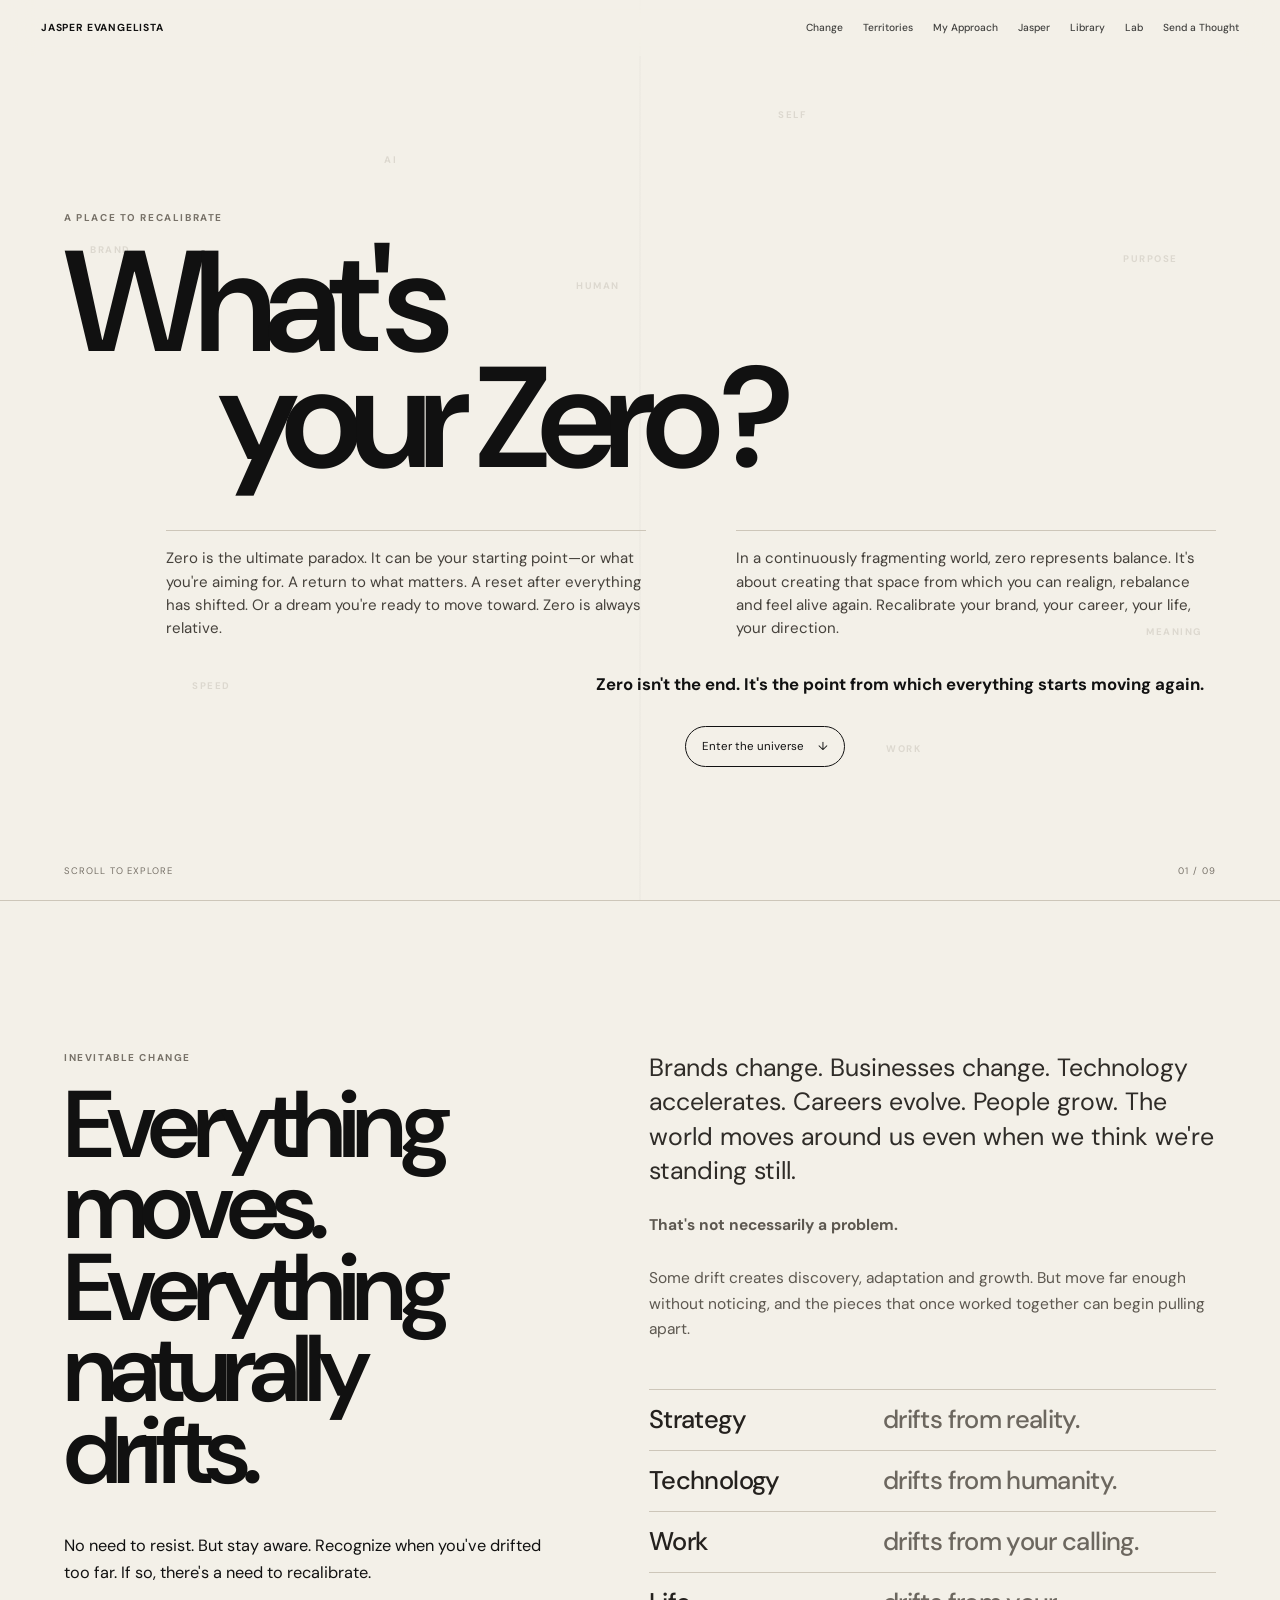
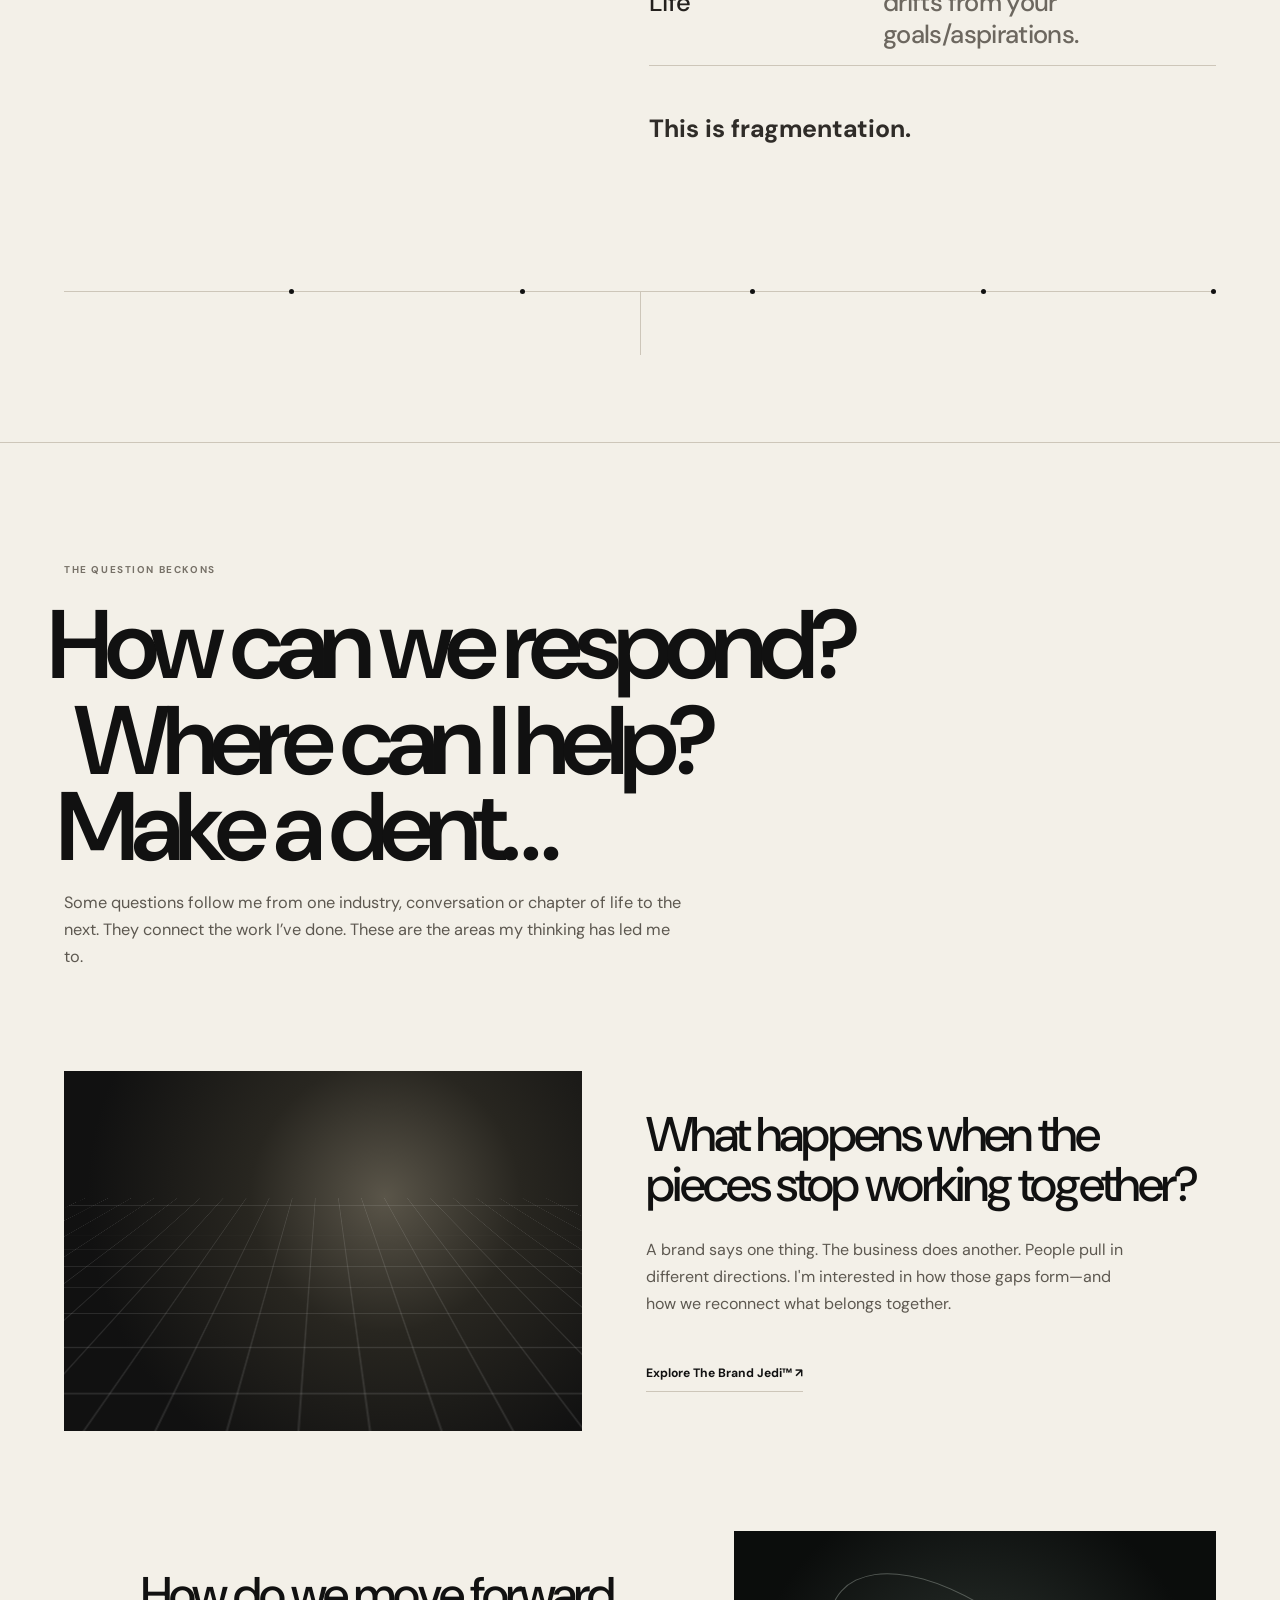
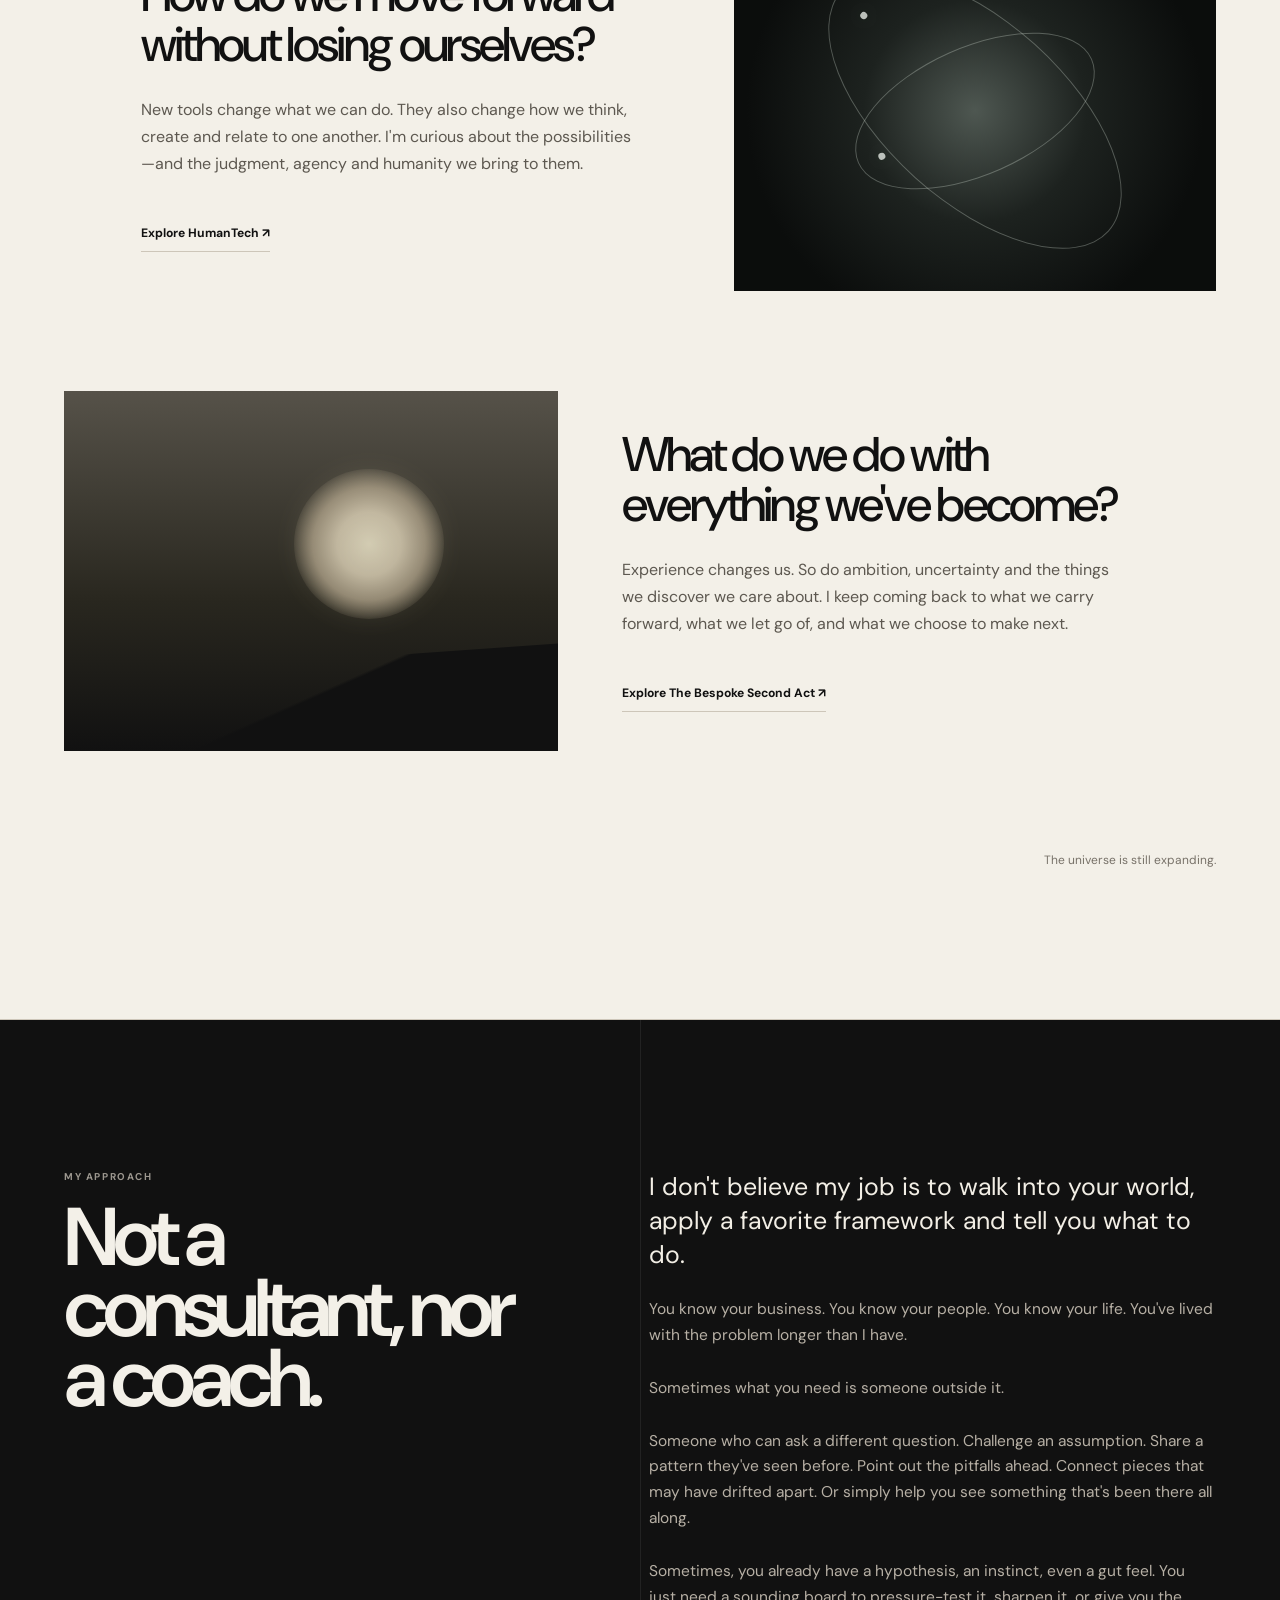
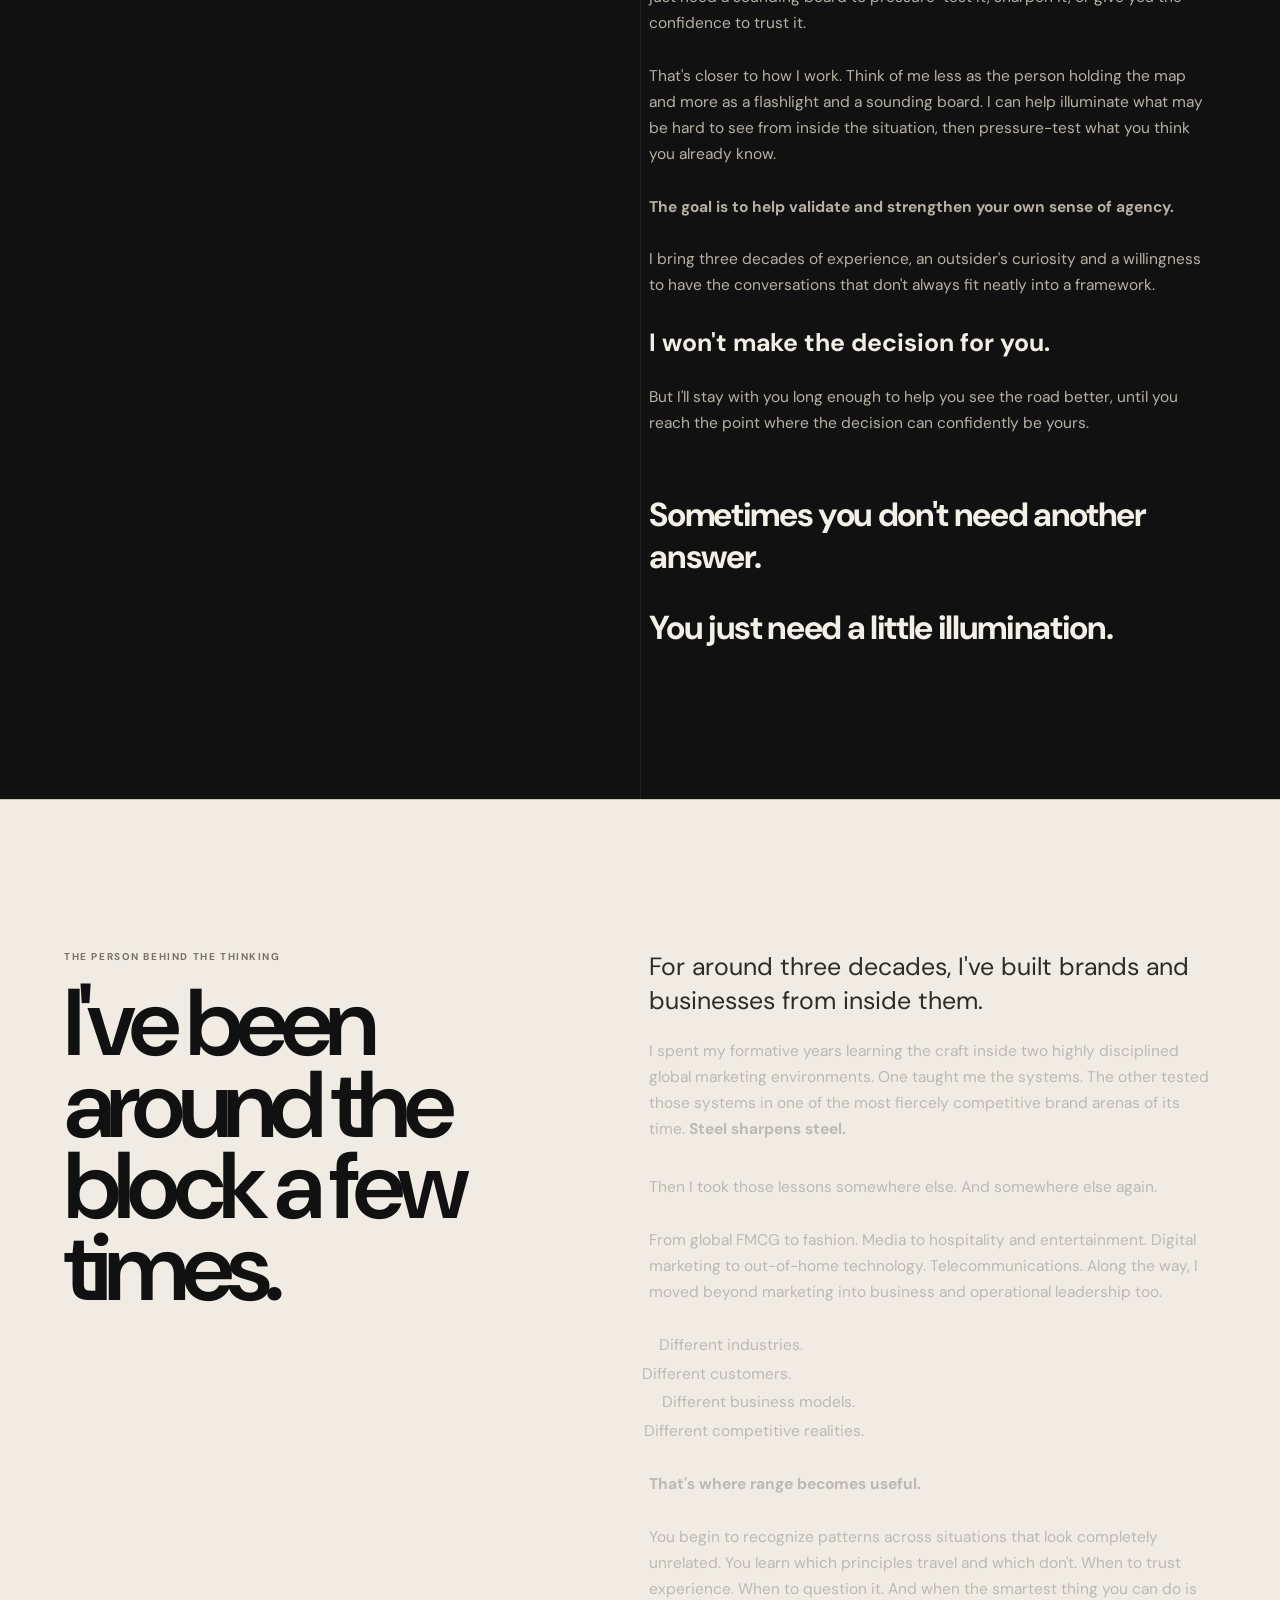
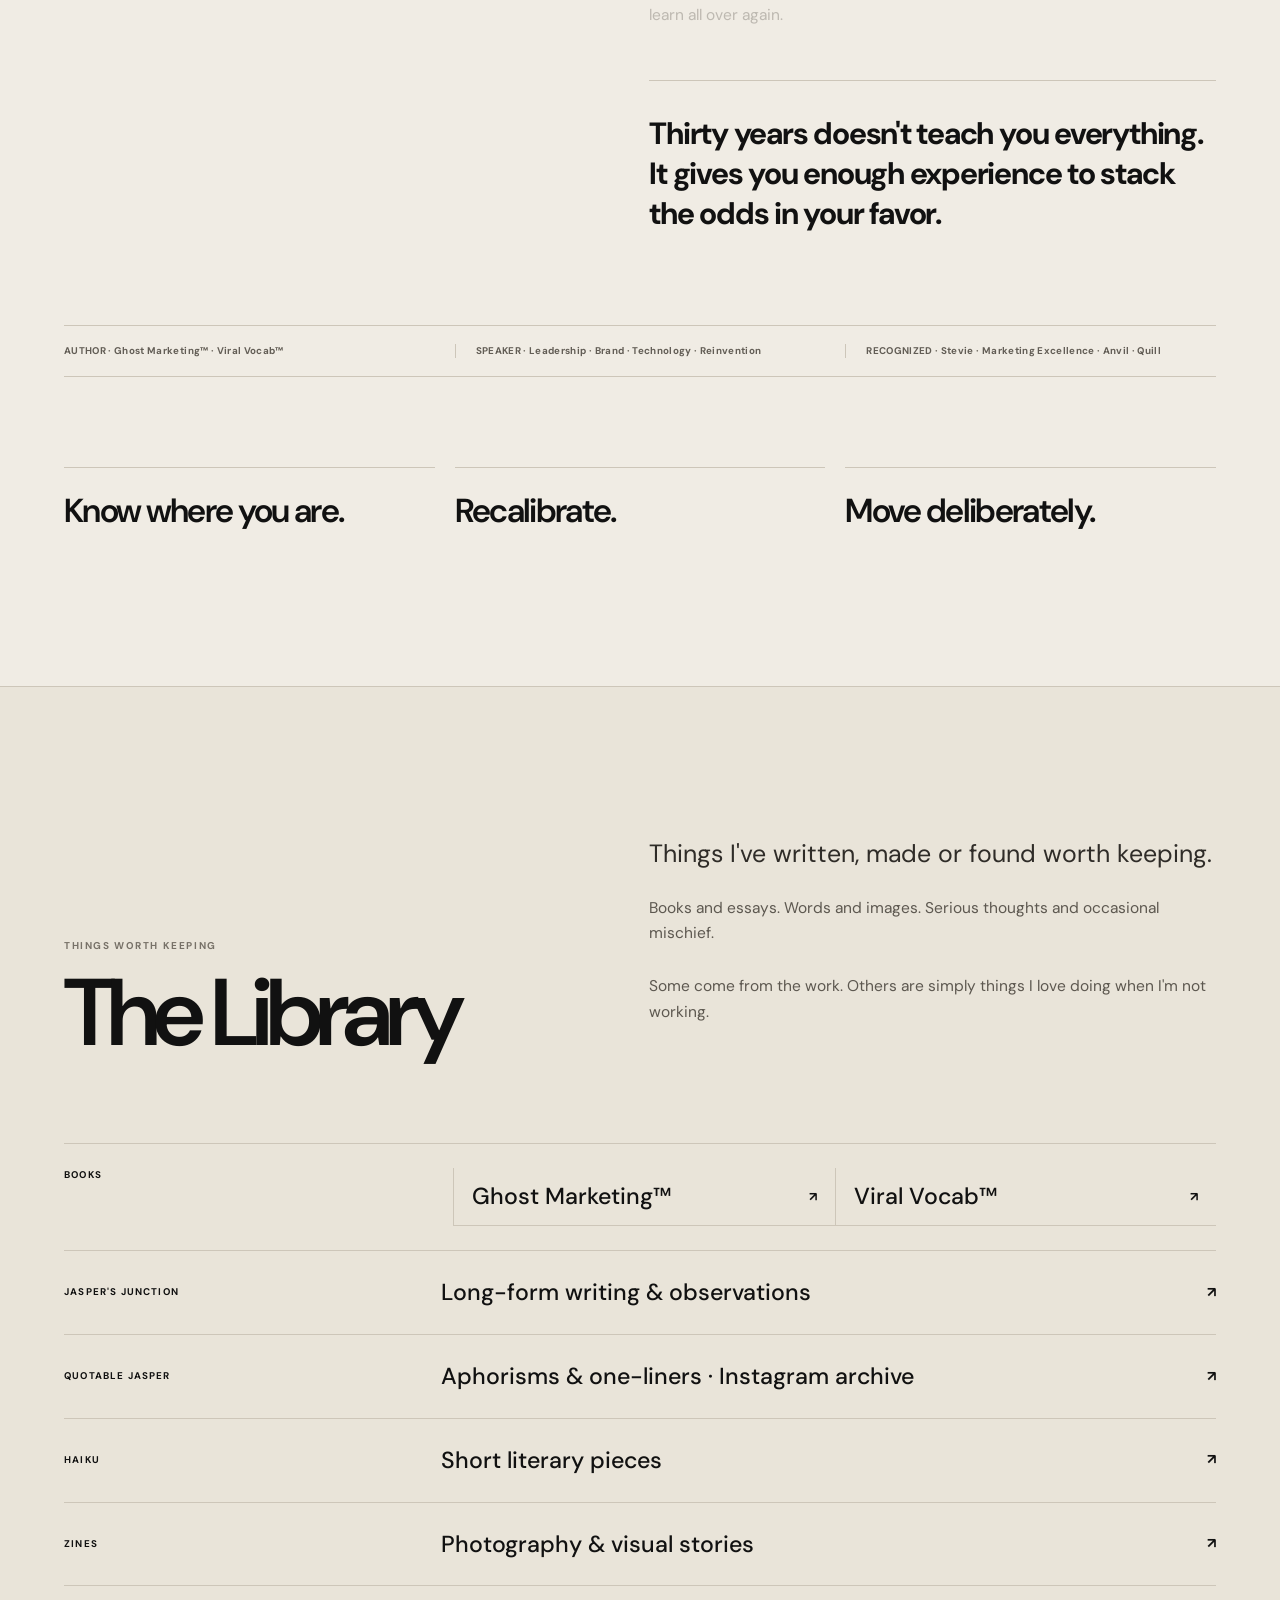
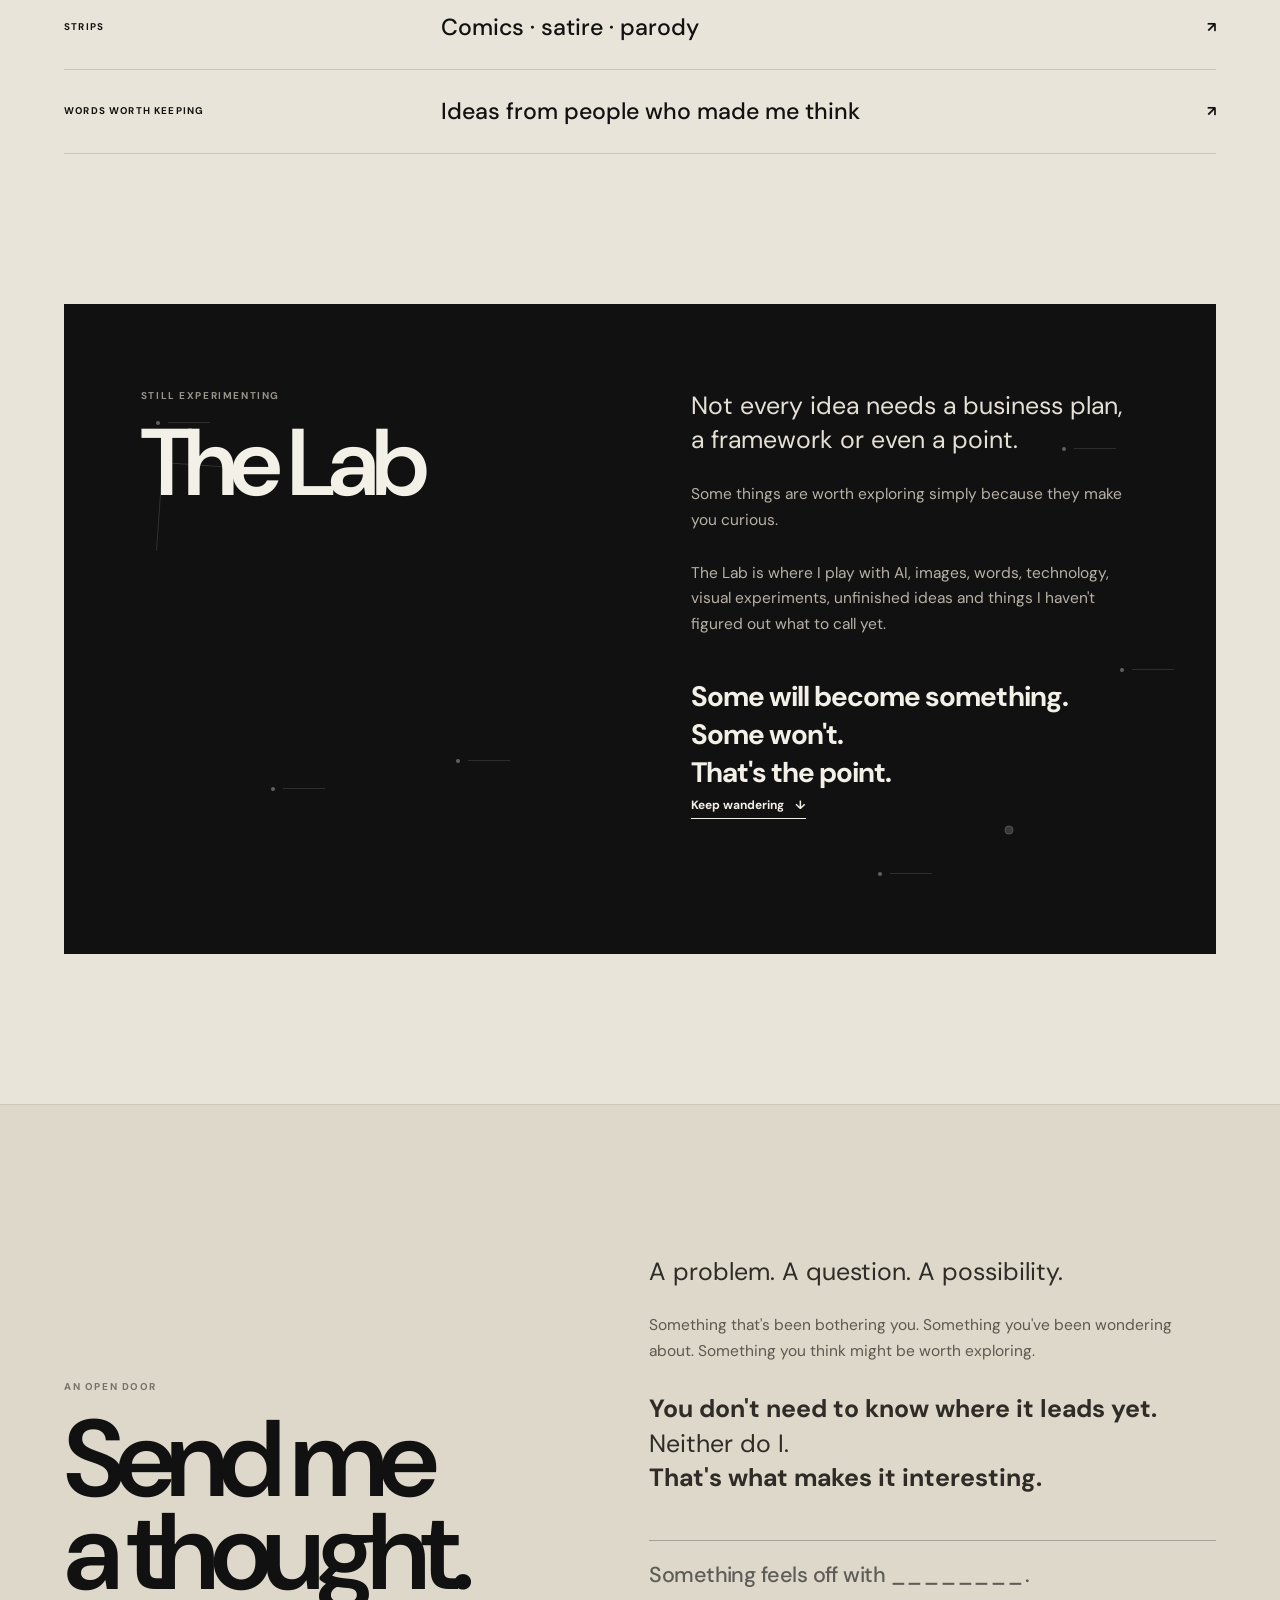
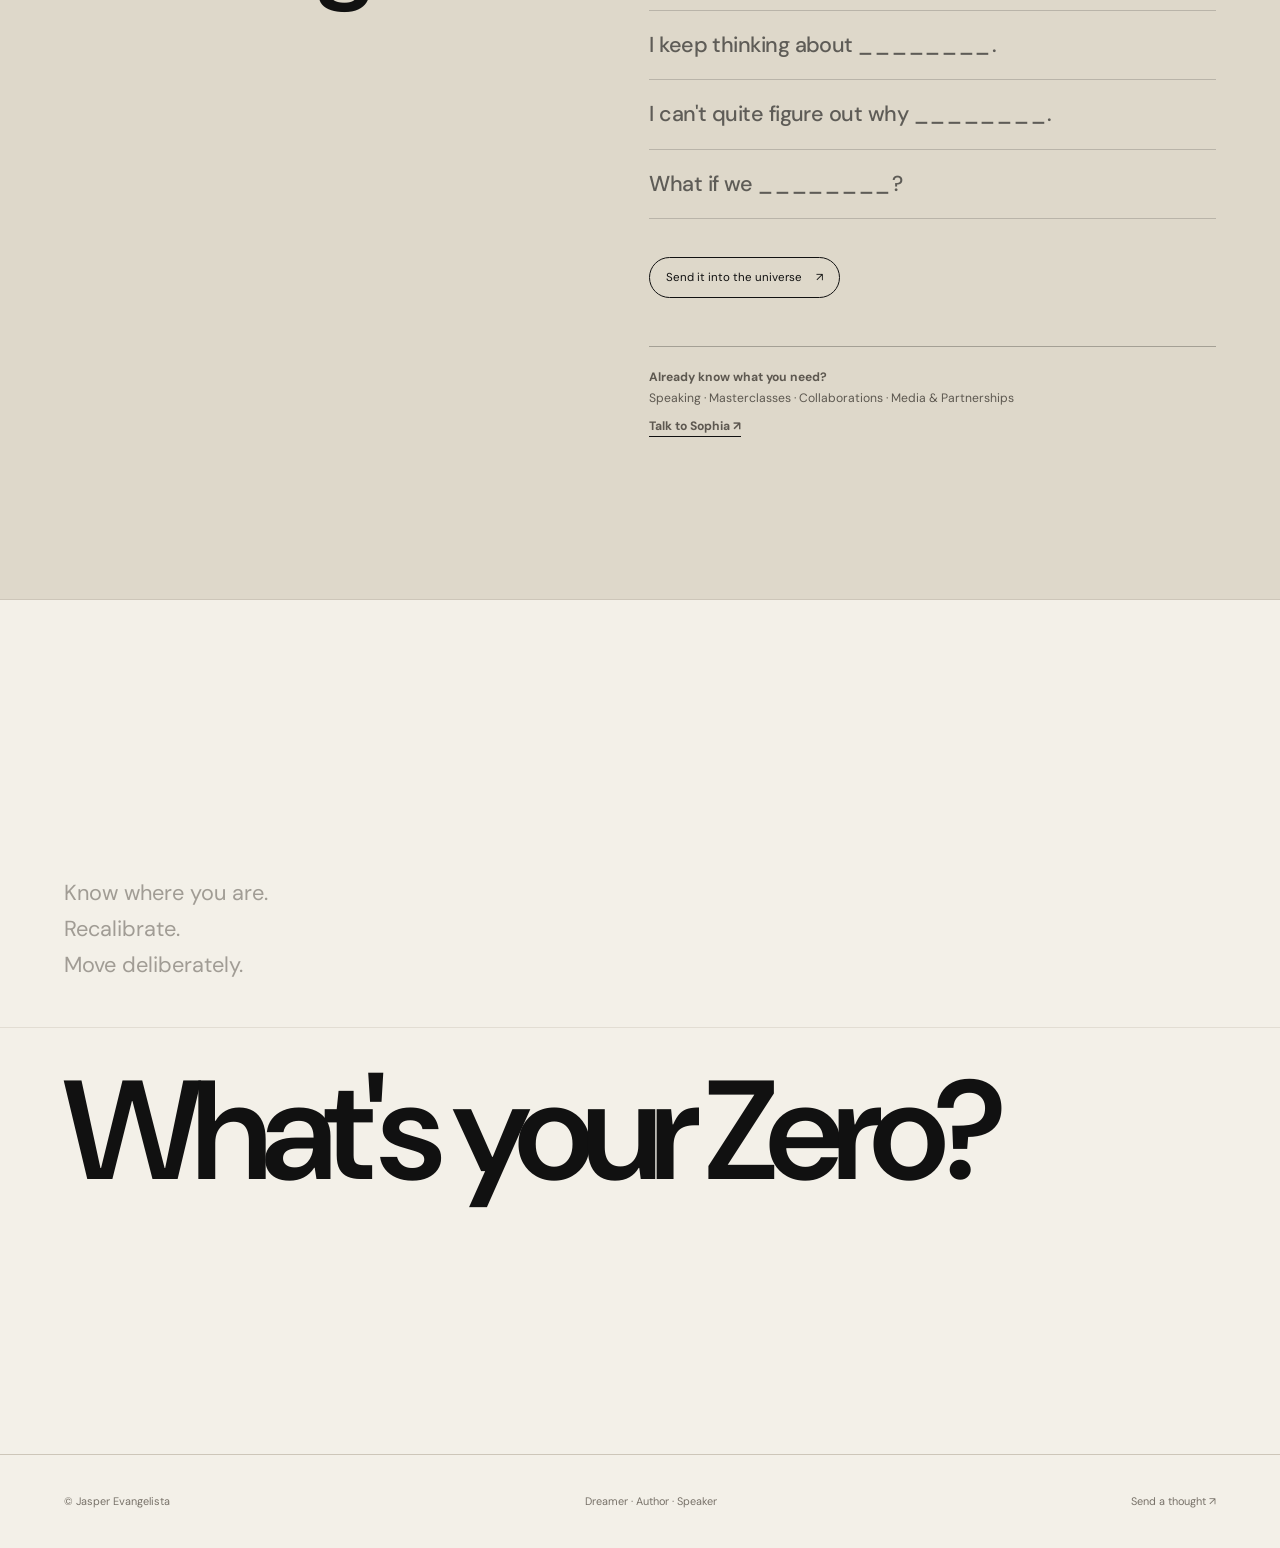
==== index.html @ 1eae76aa "Refine question section around responding, helping, and making a dent" ====
<!doctype html>
<html lang="en">
<head>
<meta charset="utf-8"><meta name="viewport" content="width=device-width, initial-scale=1">
<meta name="description" content="Jasper Evangelista — ideas, experiences and experiments for navigating a fragmented world.">
<meta name="theme-color" content="#f3f0e8">
<title>Jasper Evangelista — The Universe</title>
<link rel="stylesheet" href="css/style.css?v=35">
</head>
<body>
<header class="site-nav">
<a class="brand" href="#top" aria-label="Jasper Evangelista home">JASPER EVANGELISTA</a>
<nav aria-label="Primary navigation"><a href="#canon">Change</a><a href="#worlds">Territories</a><a href="#approach">My Approach</a><a href="#jasper">Jasper</a><a href="#library">Library</a><a href="#lab">Lab</a><a href="#thought">Send a Thought</a></nav>
</header>
<main id="top">
<section class="hero cinematic-hero" aria-labelledby="hero-title">
<div class="fragment-field" aria-hidden="true"><span class="fragment f1">BRAND</span><span class="fragment f2">AI</span><span class="fragment f3">PURPOSE</span><span class="fragment f4">SPEED</span><span class="fragment f5">WORK</span><span class="fragment f6">MEANING</span><span class="fragment f7">HUMAN</span><span class="fragment f8">SELF</span></div>
<div class="hero-inner"><p class="eyebrow reveal">A place to recalibrate</p><h1 id="hero-title"><span class="hero-line">What's</span><span class="hero-line indent"><span class="hero-drift hero-your">your</span> <span class="hero-zero">Zero</span><span class="hero-drift hero-question">?</span></span></h1><div class="hero-zero-copy reveal-delay"><div><p>Zero is the ultimate paradox. It can be your starting point—or what you're aiming for. A return to what matters. A reset after everything has shifted. Or a dream you're ready to move toward. Zero is always relative.</p></div><div><p>In a continuously fragmenting world, zero represents balance. It's about creating that space from which you can realign, rebalance and feel alive again. Recalibrate your brand, your career, your life, your direction.</p></div></div><p class="hero-zero-close reveal-delay"><strong>Zero isn't the end. It's the point from which everything starts moving again.</strong></p><a class="pill reveal-delay" href="#canon">Enter the universe <span>↓</span></a></div>
<div class="hero-bottom"><span>Scroll to explore</span><span>01 / 09</span></div>
</section>

<section id="canon" class="section canon canon-reveal"><div class="section-inner split"><div><p class="eyebrow">Inevitable change</p><h2><span class="canon-line canon-moves">Everything moves.</span><br><span class="canon-line canon-drifts">Everything naturally <span class="meaning-drift">drifts.</span></span></h2><p class="bridge-copy">No need to resist. But stay aware. Recognize when you've drifted too far. If so, there's a need to recalibrate.</p></div><div><p class="big-copy">Brands change. Businesses change. Technology accelerates. Careers evolve. People grow. The world moves around us even when we think we're standing still.</p><p class="copy"><strong>That's not necessarily a problem.</strong></p><p class="copy">Some drift creates discovery, adaptation and growth. But move far enough without noticing, and the pieces that once worked together can begin pulling apart.</p><div class="fragment-lines" aria-label="Strategy drifts from reality. Technology drifts from humanity. Work drifts from your calling. Life drifts from your goals/aspirations."><div class="fragment-pair"><span>Strategy</span><span>drifts from reality.</span></div><div class="fragment-pair"><span>Technology</span><span>drifts from humanity.</span></div><div class="fragment-pair"><span>Work</span><span>drifts from your calling.</span></div><div class="fragment-pair"><span>Life</span><span>drifts from your goals/aspirations.</span></div></div><p class="big-copy"><strong>This is fragmentation.</strong></p></div></div><div class="alignment-line" aria-hidden="true"><span></span><span></span><span></span><span></span><span></span></div></section>

<section id="worlds" class="section worlds-section curiosity-section"><div class="section-inner"><p class="eyebrow">The question beckons</p><h2><span>How can we respond?</span><br><span>Where can I help?</span><br><span>Make a dent…</span></h2><p class="section-intro">Some questions follow me from one industry, conversation or chapter of life to the next. They connect the work I’ve done. These are the areas my thinking has led me to.</p>
<div class="world-portals">
<article class="world-portal portal-brand"><div class="portal-scene" aria-hidden="true"><div class="scene-grid"></div></div><div class="portal-copy"><h3>What happens when the pieces stop working together?</h3><p>A brand says one thing. The business does another. People pull in different directions. I'm interested in how those gaps form—and how we reconnect what belongs together.</p><a class="doorway-link" href="https://thebrandjedi.com" target="_blank" rel="noopener">Explore The Brand Jedi™ ↗</a></div></article>
<article class="world-portal portal-tech"><div class="portal-scene" aria-hidden="true"><div class="scene-orbit orbit-one"></div><div class="scene-orbit orbit-two"></div></div><div class="portal-copy"><h3>How do we move forward without losing ourselves?</h3><p>New tools change what we can do. They also change how we think, create and relate to one another. I'm curious about the possibilities—and the judgment, agency and humanity we bring to them.</p><a class="doorway-link" href="https://humantech.ph" target="_blank" rel="noopener">Explore HumanTech ↗</a></div></article>
<article class="world-portal portal-self"><div class="portal-scene" aria-hidden="true"><div class="scene-sun"></div><div class="scene-horizon"></div></div><div class="portal-copy"><h3>What do we do with everything we've become?</h3><p>Experience changes us. So do ambition, uncertainty and the things we discover we care about. I keep coming back to what we carry forward, what we let go of, and what we choose to make next.</p><a class="doorway-link" href="https://genxplore.com" target="_blank" rel="noopener">Explore The Bespoke Second Act ↗</a></div></article>
</div><div class="territory-close"><span>The universe is still expanding.</span></div></div></section>

<section id="approach" class="section stance-section"><div class="section-inner stance-inner"><div><p class="eyebrow">My Approach</p><h2>Not a consultant, nor a coach.</h2></div><div><p class="big-copy">I don't believe my job is to walk into your world, apply a favorite framework and tell you what to do.</p><p class="copy">You know your business. You know your people. You know your life. You've lived with the problem longer than I have.</p><p class="copy">Sometimes what you need is someone outside it.</p><p class="copy">Someone who can ask a different question. Challenge an assumption. Share a pattern they've seen before. Point out the pitfalls ahead. Connect pieces that may have drifted apart. Or simply help you see something that's been there all along.</p><p class="copy">Sometimes, you already have a hypothesis, an instinct, even a gut feel. You just need a sounding board to pressure-test it, sharpen it, or give you the confidence to trust it.</p><p class="copy">That's closer to how I work. Think of me less as the person holding the map and more as a flashlight and a sounding board. I can help illuminate what may be hard to see from inside the situation, then pressure-test what you think you already know.</p><p class="copy"><strong>The goal is to help validate and strengthen your own sense of agency.</strong></p><p class="copy">I bring three decades of experience, an outsider's curiosity and a willingness to have the conversations that don't always fit neatly into a framework.</p><p class="big-copy"><strong>I won't make the decision for you.</strong></p><p class="copy">But I'll stay with you long enough to help you see the road better, until you reach the point where the decision can confidently be yours.</p><p class="illumination"><strong><span>Sometimes you don't need another answer.</span> <span>You just need a little illumination.</span></strong></p></div></div></section>

<section id="jasper" class="section jasper-section"><div class="section-inner"><div class="split"><div><p class="eyebrow">The person behind the thinking</p><h2>I've been around the block a few times.</h2></div><div><p class="big-copy">For around three decades, I've built brands and businesses from inside them.</p><p class="copy jasper-beat">I spent my formative years learning the craft inside two highly disciplined global marketing environments. One taught me the systems. The other tested those systems in one of the most fiercely competitive brand arenas of its time. <strong class="steel-line">Steel sharpens steel.</strong></p><p class="copy">Then I took those lessons somewhere else. And somewhere else again.</p><p class="copy">From global FMCG to fashion. Media to hospitality and entertainment. Digital marketing to out-of-home technology. Telecommunications. Along the way, I moved beyond marketing into business and operational leadership too.</p><p class="copy range-lines"><span>Different industries.</span><span>Different customers.</span><span>Different business models.</span><span>Different competitive realities.</span></p><p class="copy"><strong>That's where range becomes useful.</strong></p><p class="copy">You begin to recognize patterns across situations that look completely unrelated. You learn which principles travel and which don't. When to trust experience. When to question it. And when the smartest thing you can do is learn all over again.</p><p class="experience-line"><strong>Thirty years doesn't teach you everything.<br>It gives you enough experience to stack the odds in your favor.</strong></p></div></div>
<div class="quiet-proof"><span>AUTHOR · Ghost Marketing™ · Viral Vocab™</span><span>SPEAKER · Leadership · Brand · Technology · Reinvention</span><span>RECOGNIZED · Stevie · Marketing Excellence · Anvil · Quill</span></div>
<div class="operating-code"><span>Know where you are.</span><span>Recalibrate.</span><span>Move deliberately.</span></div></div></section>

<section id="library" class="section section-library"><div class="section-inner"><div class="split"><div><p class="eyebrow">Things worth keeping</p><h2>The Library</h2></div><div><p class="big-copy">Things I've written, made or found worth keeping.</p><p class="copy">Books and essays. Words and images. Serious thoughts and occasional mischief.</p><p class="copy">Some come from the work. Others are simply things I love doing when I'm not working.</p></div></div><div class="library-shelves"><div class="library-book-row"><span>BOOKS</span><div class="book-links"><a href="https://www.amazon.com/Ghost-Marketing-Navigating-Whisper-Network/dp/B0G49KFW36" target="_blank" rel="noopener noreferrer">Ghost Marketing™ <b>↗</b></a><a href="https://www.amazon.com/dp/B0FHBQB8K3" target="_blank" rel="noopener noreferrer">Viral Vocab™ <b>↗</b></a></div></div><a href="https://www.linkedin.com/newsletters/jaspers-junction-7038715382278348800/" target="_blank" rel="noopener noreferrer"><span>JASPER'S JUNCTION</span><strong>Long-form writing & observations</strong><b>↗</b></a><a href="https://www.instagram.com/thebrandjedi/" target="_blank" rel="noopener noreferrer"><span>QUOTABLE JASPER</span><strong>Aphorisms & one-liners · Instagram archive</strong><b>↗</b></a><a href="#library"><span>HAIKU</span><strong>Short literary pieces</strong><b>↗</b></a><a href="#library"><span>ZINES</span><strong>Photography & visual stories</strong><b>↗</b></a><a href="#library"><span>STRIPS</span><strong>Comics · satire · parody</strong><b>↗</b></a><a href="#library"><span>WORDS WORTH KEEPING</span><strong>Ideas from people who made me think</strong><b>↗</b></a></div></div></section>

<section id="lab" class="section lab-section"><div class="section-inner lab-card"><div class="lab-field" aria-hidden="true"><i></i><i></i><i></i><i></i><i></i><i></i></div><div><p class="eyebrow">Still experimenting</p><h2>The Lab</h2></div><div><p class="big-copy">Not every idea needs a business plan, a framework or even a point.</p><p class="copy">Some things are worth exploring simply because they make you curious.</p><p class="copy">The Lab is where I play with AI, images, words, technology, visual experiments, unfinished ideas and things I haven't figured out what to call yet.</p><p class="lab-close"><strong>Some will become something. Some won't.<br>That's the point.</strong></p><a class="text-link" href="#thought">Keep wandering <span>↓</span></a></div></div></section>

<section id="thought" class="section thought-section"><div class="section-inner thought-grid"><div><p class="eyebrow">An open door</p><h2>Send me<br>a thought.</h2></div><div><p class="big-copy">A problem. A question. A possibility.</p><p class="copy">Something that's been bothering you. Something you've been wondering about. Something you think might be worth exploring.</p><p class="big-copy"><strong>You don't need to know where it leads yet.</strong><br>Neither do I.<br><strong>That's what makes it interesting.</strong></p><div class="thought-prompts"><span>Something feels off with <em>________</em>.</span><span>I keep thinking about <em>________</em>.</span><span>I can't quite figure out why <em>________</em>.</span><span>What if we <em>________</em>?</span></div><a class="pill" href="mailto:hello@jasperevangelista.com?subject=Sending%20Jasper%20a%20thought">Send it into the universe <span>↗</span></a><p class="intent-route"><strong>Already know what you need?</strong><br>Speaking · Masterclasses · Collaborations · Media & Partnerships<br><a href="mailto:hello@jasperevangelista.com?subject=For%20Sophia%20-%20Opportunity%20for%20Jasper">Talk to Sophia ↗</a></p></div></div></section>

<section class="section closing"><div class="section-inner closing-inner"><p class="operating-close">Know where you are.<br>Recalibrate.<br>Move deliberately.</p><h2>What's your Zero?</h2></div></section>
</main>
<footer class="site-footer"><span>© Jasper Evangelista</span><span>Dreamer · Author · Speaker</span><a href="#thought">Send a thought ↗</a></footer>
<script src="js/main.js?v=17"></script>
</body>
</html>
---- css/style.css ----
@import url('https://fonts.googleapis.com/css2?family=DM+Sans:wght@400;500;600;700&display=swap');
:root{--paper:#f3f0e8;--paper2:#e9e4d9;--ink:#111;--muted:#777168;--line:#cdc6b9;--dark:#111;--max:1320px;--sans:'DM Sans',Arial,sans-serif}
*{box-sizing:border-box}html{scroll-behavior:smooth}body{margin:0;background:var(--paper);color:var(--ink);font-family:var(--sans);line-height:1.5;overflow-x:hidden}a{color:inherit}.site-nav{position:fixed;z-index:50;top:0;left:0;right:0;display:flex;justify-content:space-between;align-items:center;padding:20px 3.2vw;background:rgba(243,240,232,.72);backdrop-filter:blur(18px);border-bottom:1px solid transparent;transition:background .3s,border-color .3s}.site-nav.scrolled{background:rgba(243,240,232,.94);border-color:var(--line)}.brand,.site-nav nav a{text-decoration:none;font-size:.64rem;font-weight:700;letter-spacing:.08em}.site-nav nav{display:flex;gap:20px}.site-nav nav a{font-weight:500;letter-spacing:0;opacity:.78;transition:opacity .2s}.site-nav nav a:hover{opacity:1}
.hero{min-height:100svh;padding:132px 5vw 54px;display:flex;align-items:center;position:relative;overflow:hidden}.hero:before{content:"";position:absolute;inset:0;background:linear-gradient(90deg,transparent 0 49.94%,rgba(17,17,17,.06) 50%,transparent 50.06%);pointer-events:none}.hero-inner,.section-inner{width:100%;max-width:var(--max);margin:auto;position:relative;z-index:2}.eyebrow{margin:0 0 18px;color:var(--muted);font-size:.62rem;font-weight:700;letter-spacing:.16em;text-transform:uppercase}.hero h1,.section h2{font-weight:600;letter-spacing:-.072em}.hero h1{margin:0;font-size:clamp(5rem,11.2vw,11rem);line-height:.81;max-width:1180px}.hero-line{display:block}.hero-line.indent{padding-left:12vw}.hero-zero-copy{display:grid;grid-template-columns:1fr 1fr;gap:7vw;max-width:1050px;margin-top:54px;margin-left:auto}.hero-zero-copy>div{border-top:1px solid var(--line);padding-top:16px}.hero-zero-copy p{margin:0;color:#45413b;font-size:clamp(.94rem,1.15vw,1.08rem);line-height:1.55}.hero-zero-close{max-width:620px;margin:32px 0 0 auto;font-size:1.05rem}.pill{display:inline-flex;gap:14px;align-items:center;margin-top:28px;padding:11px 16px;border:1px solid var(--ink);border-radius:999px;text-decoration:none;font-size:.72rem;transition:background .25s,color .25s,transform .25s}.pill:hover{background:var(--ink);color:var(--paper);transform:translateY(-1px)}.hero .pill{margin-left:calc(50% + 3.5vw)}.hero-bottom{position:absolute;bottom:22px;left:5vw;right:5vw;display:flex;justify-content:space-between;color:var(--muted);font-size:.59rem;letter-spacing:.1em;text-transform:uppercase}.fragment-field{position:absolute;inset:0;z-index:1;pointer-events:none}.fragment{position:absolute;font-size:.6rem;font-weight:700;letter-spacing:.16em;color:#a9a296;opacity:.3;will-change:transform}.f1{left:7%;top:27%}.f2{left:30%;top:17%}.f3{right:8%;top:28%}.f4{left:15%;bottom:23%}.f5{right:28%;bottom:16%}.f6{right:6%;bottom:29%}.f7{left:45%;top:31%}.f8{right:37%;top:12%}.reveal,.reveal-delay{opacity:0;transform:translateY(18px)}.is-ready .reveal{animation:rise .9s .05s both}.is-ready .reveal-delay{animation:rise .9s .22s both}@keyframes rise{to{opacity:1;transform:none}}
.section{position:relative;padding:150px 5vw;border-top:1px solid var(--line)}.split,.stance-inner,.thought-grid{display:grid;grid-template-columns:minmax(0,.92fr) minmax(0,1.08fr);gap:8vw;align-items:start}.section h2{margin:0;font-size:clamp(4.2rem,7.4vw,8.4rem);line-height:.86;max-width:980px}.big-copy{margin:0 0 24px;max-width:720px;color:#2f2c28;font-size:clamp(1.3rem,1.95vw,1.76rem);line-height:1.38}.copy{margin:0 0 27px;max-width:650px;color:#5d5850;font-size:.97rem;line-height:1.67}.section-intro{margin:20px 0 0;max-width:710px;color:#5d5850;font-size:1.02rem;line-height:1.65}.text-link{display:inline-block;text-decoration:none;border-bottom:1px solid var(--ink);padding-bottom:4px;font-size:.75rem;font-weight:700}.text-link span{margin-left:8px}.canon{overflow:hidden}.canon:after{content:"";position:absolute;left:5vw;right:5vw;top:50%;height:1px;background:var(--line);transform-origin:left;transform:scaleX(var(--canon-line,0));opacity:.55;pointer-events:none}.canon .split>div:first-child{position:sticky;top:125px}.fragment-lines{margin:46px 0;color:#24211e;font-size:clamp(1.28rem,2vw,1.8rem);line-height:1.7;font-weight:500;letter-spacing:-.025em}.bridge-copy{margin:42px 0;max-width:700px;font-size:1.02rem;line-height:1.62}.alignment-line{max-width:var(--max);margin:120px auto 0;display:grid;grid-template-columns:repeat(5,1fr);transform:translateX(var(--align-shift,0px));transition:transform .1s linear}.alignment-line span{height:1px;background:var(--line);position:relative}.alignment-line span:after{content:"";position:absolute;right:0;top:-2px;width:5px;height:5px;border-radius:50%;background:var(--ink)}
.worlds-section{padding-top:120px}.worlds-section h2{max-width:none;font-size:clamp(4.5rem,8.2vw,9rem);white-space:nowrap;transform:translateX(var(--world-title-shift,0px));will-change:transform}.worlds-section .section-intro{max-width:760px}.world-portals{margin-top:80px;border-top:1px solid var(--line)}.world-portal{display:grid;grid-template-columns:minmax(280px,.88fr) minmax(0,1.12fr);min-height:430px;text-decoration:none;border-bottom:1px solid var(--line);background:transparent;color:var(--ink);position:relative;overflow:hidden}.world-portal:nth-child(even){grid-template-columns:minmax(0,1.12fr) minmax(280px,.88fr)}.world-portal:nth-child(even) .portal-scene{order:2}.portal-scene{position:relative;min-height:430px;overflow:hidden;background:var(--dark);transform:scale(.96);transition:transform .5s cubic-bezier(.2,.75,.2,1)}.world-portal:hover .portal-scene{transform:scale(1)}.portal-copy{padding:55px 5vw;display:flex;flex-direction:column;justify-content:center;max-width:720px}.portal-copy h3{margin:0 0 25px;font-size:clamp(2.7rem,4.8vw,5.2rem);line-height:.9;letter-spacing:-.065em}.portal-copy p{margin:0 0 17px;max-width:590px;color:#5d5850;font-size:.92rem;line-height:1.6}.doorway-link{margin-top:22px;font-size:.72rem;font-weight:700}.portal-number{position:absolute;top:20px;left:22px;color:rgba(243,240,232,.7);font-size:.6rem;letter-spacing:.08em}.portal-brand .portal-scene{background:radial-gradient(circle at 62% 35%,#5a5549 0,#282620 34%,#111 75%)}.scene-grid{position:absolute;inset:-18%;background:linear-gradient(rgba(255,255,255,.11) 1px,transparent 1px),linear-gradient(90deg,rgba(255,255,255,.11) 1px,transparent 1px);background-size:34px 34px;transform:perspective(320px) rotateX(63deg) translateY(72px)}.portal-tech .portal-scene{background:radial-gradient(circle at center,#4e5751 0,#1d221f 37%,#0b0d0c 76%)}.scene-orbit{position:absolute;left:50%;top:50%;margin:-64px 0 0 -128px;border:1px solid rgba(220,230,220,.36);border-radius:50%;width:256px;height:128px;transform:rotate(-24deg)}.orbit-two{width:360px;height:180px;margin:-90px 0 0 -180px;transform:rotate(42deg)}.scene-orbit:after{content:"";position:absolute;width:7px;height:7px;border-radius:50%;background:#d8ddd7;left:8%;top:50%;box-shadow:0 0 24px rgba(216,221,215,.32)}.portal-self .portal-scene{background:linear-gradient(180deg,#565249 0,#29271f 58%,#111 100%)}.scene-sun{position:absolute;width:150px;height:150px;border-radius:50%;background:radial-gradient(circle,#fff7d9 0,#e8dcc0 30%,#b2a58c 53%,transparent 74%);top:78px;right:23%;filter:drop-shadow(0 0 13px rgba(255,240,190,.18))}.scene-horizon{position:absolute;left:-10%;right:-10%;bottom:-20px;height:110px;background:linear-gradient(160deg,transparent 0 44%,#111 45% 100%);transform:rotate(-4deg)}.territory-close{margin-top:30px;padding-top:20px;display:flex;justify-content:space-between;border-top:1px solid var(--line);font-size:.75rem}.territory-close span{color:var(--muted)}
.stance-section{background:#111;color:var(--paper);min-height:100svh}.stance-section .eyebrow{color:#9c978f}.stance-inner>div:first-child{position:sticky;top:125px}.stance-section h2{color:var(--paper);font-size:clamp(4.6rem,7.8vw,8.6rem)}.stance-section .big-copy{color:#f2eee5}.stance-section .copy{color:#b7b0a5}.illumination{margin:58px 0 0;max-width:660px;color:#f3f0e8;font-size:clamp(1.65rem,2.6vw,2.45rem);line-height:1.26;letter-spacing:-.04em}.stance-section:after{content:"";position:absolute;left:50%;top:0;bottom:0;width:1px;background:rgba(243,240,232,.08)}
.jasper-section{background:#f0ece4}.jasper-section .split>div:first-child{position:sticky;top:125px}.experience-line{margin:48px 0 0;max-width:720px;font-size:clamp(1.55rem,2.4vw,2.15rem);line-height:1.3;letter-spacing:-.04em}.quiet-proof{margin-top:90px;padding:18px 0;border-top:1px solid var(--line);border-bottom:1px solid var(--line);display:grid;grid-template-columns:repeat(3,1fr);gap:20px;color:#625d55;font-size:.61rem;font-weight:700;letter-spacing:.035em}.quiet-proof span{padding-right:20px}.quiet-proof span+span{border-left:1px solid var(--line);padding-left:20px}.operating-code{margin-top:90px;display:grid;grid-template-columns:repeat(3,1fr);gap:20px;font-size:clamp(1.55rem,2.6vw,2.35rem);font-weight:600;letter-spacing:-.05em}.operating-code span{display:block;padding-top:18px;border-top:1px solid var(--line)}
.section-library{background:var(--paper2);overflow:hidden}.section-library .split>div:first-child{position:sticky;top:125px}.library-shelves{margin-top:90px;border-top:1px solid var(--line)}.library-shelves a{display:grid;grid-template-columns:.8fr 1.7fr auto;gap:30px;align-items:center;padding:24px 0;border-bottom:1px solid var(--line);text-decoration:none;position:relative;transition:padding .28s ease}.library-shelves a:before{content:"";position:absolute;inset:0 auto 0 0;width:0;background:#111;transition:width .35s cubic-bezier(.2,.75,.2,1);z-index:0}.library-shelves a:hover:before{width:100%}.library-shelves a>*{position:relative;z-index:1;transition:color .25s,transform .25s}.library-shelves a:hover>*{color:var(--paper);transform:translateX(12px)}.library-shelves span{font-size:.61rem;font-weight:700;letter-spacing:.12em}.library-shelves strong{font-size:clamp(1.1rem,1.9vw,1.45rem);font-weight:500}.library-shelves b{font-size:.9rem}
.lab-section{background:var(--paper2);padding-top:0;border-top:0}.lab-card{position:relative;display:grid;grid-template-columns:1fr 1fr;gap:8vw;min-height:650px;padding:85px 6vw;background:#111;color:var(--paper);overflow:hidden}.lab-card:before,.lab-card:after{content:"";position:absolute;border:1px solid rgba(243,240,232,.14);border-radius:50%;pointer-events:none}.lab-card:before{width:300px;height:300px;left:13%;top:28%;transform:translate(var(--lab-x,0px),var(--lab-y,0px))}.lab-card:after{width:120px;height:120px;right:16%;bottom:18%;transform:translate(calc(var(--lab-x,0px)*-.5),calc(var(--lab-y,0px)*-.5))}.lab-card .eyebrow{color:#99948b}.lab-card h2{color:var(--paper)}.lab-card .big-copy{color:#e5e0d6}.lab-card .copy{color:#b8b1a6}.lab-card .text-link{border-color:var(--paper)}.lab-close{margin:40px 0 0;max-width:620px;font-size:clamp(1.35rem,2.2vw,1.9rem);line-height:1.35;letter-spacing:-.035em}
.thought-section{background:#ded8ca;overflow:hidden}.thought-grid>div:first-child{position:sticky;top:125px}.thought-section h2{font-size:clamp(4.8rem,8.5vw,9.4rem)}.thought-prompts{margin:45px 0 10px;border-top:1px solid rgba(17,17,17,.28)}.thought-prompts span{display:block;padding:18px 0;border-bottom:1px solid rgba(17,17,17,.28);font-size:clamp(1.05rem,1.75vw,1.35rem);font-weight:500;letter-spacing:-.025em;transition:padding .25s,background .25s}.thought-prompts span:hover{padding-left:14px;background:rgba(255,255,255,.18)}.intent-route{margin-top:48px;padding-top:20px;border-top:1px solid rgba(17,17,17,.28);color:#5d5850;font-size:.76rem;line-height:1.7}.intent-route a{display:inline-block;margin-top:7px;font-weight:700;text-decoration:none;border-bottom:1px solid var(--ink)}
.closing{min-height:95svh;display:flex;align-items:center;overflow:hidden}.closing:before{content:"";position:absolute;left:0;right:0;top:50%;height:1px;background:var(--line);transform:scaleX(var(--close-line,0));transform-origin:center}.closing-inner{width:100%}.operating-close{margin:0 0 100px;max-width:560px;color:#5d5850;font-size:clamp(1.1rem,1.7vw,1.5rem);line-height:1.65}.closing h2{margin:0;font-size:clamp(5.5rem,13.5vw,13rem);line-height:.8;white-space:nowrap;transform:translateX(var(--close-shift,0px));will-change:transform}.site-footer{display:flex;justify-content:space-between;gap:20px;padding:38px 5vw;border-top:1px solid var(--line);color:var(--muted);font-size:.68rem}.site-footer a{text-decoration:none}
@media(max-width:960px){.site-nav{padding:18px 5vw}.site-nav nav{display:none}.hero{padding:120px 6vw 85px}.hero h1{font-size:clamp(4.1rem,16vw,7rem)}.hero-line.indent{padding-left:5vw}.hero-zero-copy,.split,.stance-inner,.thought-grid,.lab-card{grid-template-columns:1fr;gap:42px}.hero-zero-copy{margin-left:0}.hero .pill{margin-left:0}.section{padding:100px 6vw}.canon .split>div:first-child,.stance-inner>div:first-child,.jasper-section .split>div:first-child,.section-library .split>div:first-child,.thought-grid>div:first-child{position:relative;top:auto}.worlds-section h2{white-space:normal}.world-portal,.world-portal:nth-child(even){grid-template-columns:1fr}.world-portal:nth-child(even) .portal-scene{order:0}.portal-scene{min-height:280px;transform:none}.portal-copy{padding:38px 0 55px}.quiet-proof,.operating-code{grid-template-columns:1fr}.quiet-proof span+span{border-left:0;border-top:1px solid var(--line);padding:14px 0 0}.lab-card{padding:58px 36px;min-height:0}.closing{min-height:70svh}.closing h2{white-space:normal}.site-footer{padding:34px 6vw;flex-wrap:wrap}}
@media(prefers-reduced-motion:reduce){html{scroll-behavior:auto}.reveal,.reveal-delay{opacity:1;transform:none}.worlds-section h2,.alignment-line,.closing h2,.lab-card:before,.lab-card:after{transform:none!important}}

/* V3 motion: arrive, align, rest. Copy remains readable without JavaScript. */
.reveal,.reveal-delay{opacity:1;transform:none}
.motion-enabled .motion-type{transform:translate3d(var(--type-x,0px),var(--type-y,0px),0) scale(var(--type-scale,1));transform-origin:left center}
.worlds-section h2{font-size:clamp(3rem,6.3vw,6rem);white-space:normal;max-width:100%;will-change:auto}
.closing h2{font-size:clamp(4rem,11vw,10rem);white-space:normal;will-change:auto}
.canon{overflow:clip}.canon:after{display:none}
.alignment-line{transform:none}.closing:before{transform:none;opacity:.45}
.section{scroll-margin-top:76px}
.portal-scene .scene-grid{animation:grid-glide 14s linear infinite}
.portal-scene .orbit-one{animation:orbit-breathe-one 24s ease-in-out -6s infinite}
.portal-scene .orbit-two{animation:orbit-breathe-two 30s ease-in-out -9s infinite}
.portal-scene .scene-sun{animation:sun-drift 18s ease-in-out -4.5s infinite}
.portal-scene .scene-horizon{animation:horizon-drift 24s ease-in-out -6s infinite}
.portal-scene .scene-grid,.portal-scene .scene-orbit,.portal-scene .scene-sun,.portal-scene .scene-horizon{animation-play-state:paused}
.portal-scene.is-active .scene-grid,.portal-scene.is-active .scene-orbit,.portal-scene.is-active .scene-sun,.portal-scene.is-active .scene-horizon{animation-play-state:running}
.scene-orbit{opacity:.85}.scene-sun{opacity:.78}
@keyframes grid-glide{from{background-position:0 0,0 0}to{background-position:0 34px,0 34px}}
@keyframes orbit-breathe-one{0%,100%{transform:rotate(-24deg) scale(.99)}50%{transform:rotate(-8deg) scale(1.035)}}
@keyframes orbit-breathe-two{0%,100%{transform:rotate(42deg) scale(1.01)}50%{transform:rotate(28deg) scale(.975)}}
@keyframes sun-drift{0%,100%{transform:translate3d(0,0,0) scale(1);opacity:.78}50%{transform:translate3d(-8px,18px,0) scale(.96);opacity:.66}}
@keyframes horizon-drift{0%,100%{transform:rotate(-4deg) translate3d(-4px,0,0)}50%{transform:rotate(-4deg) translate3d(10px,-5px,0)}}
.portal-copy h3,.doorway-link{transition:transform .65s cubic-bezier(.2,.75,.2,1)}
.text-link span{display:inline-block;transition:transform .4s ease}
@media(hover:hover) and (pointer:fine){
  .world-portal:hover .portal-copy h3{transform:translateX(6px)}
  .world-portal:hover .doorway-link{transform:translateX(9px)}
  .text-link:hover span{transform:translateY(3px)}
}
a:focus-visible{outline:2px solid currentColor;outline-offset:5px}
.library-shelves a:focus-visible:before{width:100%}
.library-shelves a:focus-visible>*{color:var(--paper)}
.world-portal:focus-visible .portal-scene{transform:scale(1)}
@media(max-width:960px){
  .section h2{font-size:clamp(2.9rem,10vw,5.7rem)}
  .worlds-section h2{font-size:clamp(2.7rem,9vw,5.4rem)}
  .closing h2{font-size:clamp(3.5rem,12vw,7rem)}
  .hero h1{font-size:clamp(3rem,14vw,7rem)}
  .library-shelves a{grid-template-columns:minmax(0,1fr) auto;gap:8px 16px;padding:24px 4px}
  .library-shelves a>span{grid-column:1 / -1}
  .library-shelves a:hover>*{transform:none}
  .territory-close{gap:18px;flex-wrap:wrap}
  .portal-copy h3{font-size:clamp(2.5rem,9vw,4rem)}
}
@media(prefers-reduced-motion:reduce){
  *,*::before,*::after{animation:none!important;transition:none!important;scroll-behavior:auto!important}
  .motion-type,.fragment{transform:none!important}
  .world-portal:hover .portal-scene{transform:none}
  .portal-copy h3,.doorway-link,.library-shelves a>*,.text-link span,.pill{transform:none!important}
}

/* Keep long editorial words within the desktop split column. */
.stance-section h2{font-size:clamp(3.4rem,6.4vw,7rem)}
@media(max-width:960px){.stance-section h2{font-size:clamp(2.9rem,10vw,5.7rem)}}

/* One shared visual thread: drift resolves before the three territories. */
.alignment-line{position:relative;gap:0;--alignment-rest:0}
.alignment-line span{transform-origin:center;transform:translateY(calc(var(--fragment-offset) * var(--alignment-rest))) rotate(calc(var(--fragment-angle) * var(--alignment-rest)));transition:none}
.alignment-line span:nth-child(1){--fragment-offset:-22px;--fragment-angle:-5deg}
.alignment-line span:nth-child(2){--fragment-offset:14px;--fragment-angle:3deg}
.alignment-line span:nth-child(3){--fragment-offset:-10px;--fragment-angle:-2deg}
.alignment-line span:nth-child(4){--fragment-offset:24px;--fragment-angle:4deg}
.alignment-line span:nth-child(5){--fragment-offset:-16px;--fragment-angle:-3deg}
.alignment-line:after{content:"";position:absolute;top:0;left:50%;height:64px;width:1px;background:var(--line);transform:scaleY(calc(1 - var(--alignment-rest)));transform-origin:top}
.worlds-section .eyebrow:before{content:"";display:block;width:4px;height:4px;border-radius:50%;background:var(--muted);box-shadow:12px 0 var(--muted),24px 0 var(--muted);margin-bottom:20px}
.portal-number{display:flex;align-items:center;gap:8px}
.portal-number:before{content:"";width:4px;height:4px;border-radius:50%;background:currentColor}
@media(max-width:960px){
 .alignment-line{margin-top:84px}
 .alignment-line span{transform:translateY(calc(var(--fragment-offset) * var(--alignment-rest) * .6)) rotate(calc(var(--fragment-angle) * var(--alignment-rest)))}
 .alignment-line:after{height:42px}
}
@media(prefers-reduced-motion:reduce){
 .alignment-line span{transform:none!important}
 .alignment-line:after{transform:none!important}
}


/* First-half choreography: words perform their meaning. */
.hero{isolation:isolate}
.hero-inner{transform:none}
.hero-line{will-change:transform}
.canon-line{display:inline-block}
.meaning-move,.meaning-drift{display:inline-block;will-change:transform}
.fragment-lines{margin:46px 0;display:grid;gap:0;color:#24211e;font-size:clamp(1.28rem,2vw,1.8rem);line-height:1.25;font-weight:500;letter-spacing:-.025em}
.fragment-pair{display:grid;grid-template-columns:minmax(0,1fr) minmax(0,1.55fr);align-items:baseline;padding:14px 0;border-bottom:1px solid var(--line);overflow:visible}
.fragment-pair:first-child{border-top:1px solid var(--line)}
.fragment-pair span{display:block;will-change:transform}
.fragment-pair span:last-child{transform:translate3d(0,0,0);color:#6c675f}
.worlds-section h2>span{display:inline-block;will-change:transform}
.world-portals{position:relative}
.portal-scene{will-change:transform}
.portal-brand .scene-grid{animation:grid-glide 24s linear infinite}
.portal-tech .orbit-one{animation:orbit-breathe-one 120s ease-in-out -30s infinite}
.portal-tech .orbit-two{animation:orbit-breathe-two 120s ease-in-out -60s infinite}
.portal-self .scene-sun{animation:sun-drift 24s ease-in-out -6s infinite}
.portal-self .scene-horizon{animation:horizon-drift 24s ease-in-out -6s infinite}
.world-portal{transition:background .55s ease}
.world-portal:hover{background:rgba(255,255,255,.16)}
.stance-section h2,.stance-section .eyebrow,.stance-section .big-copy,.stance-section .copy,.stance-section .illumination{transform:none!important}
.stance-section h2{will-change:auto}
@media(min-width:961px){
  .world-portal{min-height:520px}
  .portal-scene{min-height:520px}
  .portal-copy{padding-top:72px;padding-bottom:72px}
}
@media(max-width:960px){
  .fragment-pair{grid-template-columns:.9fr 1.35fr;gap:16px}
}
@media(prefers-reduced-motion:reduce){
  .hero-inner,.meaning-move,.meaning-drift,.fragment-pair span,.worlds-section h2>span{transform:none!important;opacity:1!important}
}


/* Shared pace: the opening word sets the rhythm; Zero remains anchored. */
.fragment,.hero-line:not(.indent),.hero-drift{--drift-x:6px;animation:hero-horizontal 36s ease-in-out -9s infinite;will-change:transform}
.fragment:nth-child(2n),.hero-your{--drift-x:-6px}
.fragment:nth-child(3n){animation-delay:-12s}
.fragment:nth-child(4n){animation-delay:-6s}
.hero-line.indent{animation:none;transform:none;will-change:auto}
.hero-drift{display:inline-block}
.hero-zero{display:inline-block}
.hero-question{margin-left:.05em}
@keyframes hero-horizontal{
  0%,100%{transform:translate3d(calc(var(--drift-x) * -1),0,0)}
  50%{transform:translate3d(var(--drift-x),0,0)}
}
@media(max-width:600px){
 .fragment,.hero-line:not(.indent),.hero-drift{--drift-x:3px}
 .fragment:nth-child(2n),.hero-your{--drift-x:-3px}
}
@media(prefers-reduced-motion:reduce){.fragment,.hero-line,.hero-drift{animation:none!important;transform:none!important}}




/* Second act: person -> proof -> work -> play -> conversation -> zero. */
.jasper-section .split>div:last-child>.copy,.jasper-section .split>div:last-child>.big-copy,.experience-line{transition:opacity .55s ease,transform .55s ease}
.motion-enabled .jasper-section .story-soft{opacity:.34;transform:translateY(-3px)}
.motion-enabled .jasper-section .story-focus{opacity:1;transform:none}
.steel-line{display:inline-block;position:relative;padding-bottom:5px}
.steel-line:after{content:"";position:absolute;left:0;right:0;bottom:0;height:1px;background:var(--ink);transform:scaleX(var(--steel,0));transform-origin:left}
.steel-line:before{content:"";position:absolute;left:52%;bottom:-9px;width:1px;height:18px;background:var(--ink);transform:scaleY(var(--steel,0));transform-origin:center}
.range-lines{display:grid;gap:3px}
.range-lines span{display:block;transform:translateX(var(--range-x,0px));transition:transform .1s linear}
.experience-line{padding-top:34px;border-top:1px solid var(--line)}
.operating-code span{transform:translateY(var(--code-y,0px));opacity:var(--code-o,1);transition:transform .1s linear,opacity .1s linear}

/* Library behaves like a shelf: selected object advances, label counters. */
.library-shelves a{overflow:hidden}
.library-shelves a strong{transition:color .35s,transform .45s cubic-bezier(.2,.75,.2,1)}
.library-shelves a span{transition:color .35s,transform .45s cubic-bezier(.2,.75,.2,1)}
@media(hover:hover) and (pointer:fine){
 .library-shelves a:hover strong{transform:translateX(18px)}
 .library-shelves a:hover span{transform:translateX(-4px)}
 .library-shelves a:hover b{transform:translateX(-10px)}
}

/* The Lab is allowed to misbehave, quietly. */
.lab-card>div:not(.lab-field){position:relative;z-index:2}
.lab-field{position:absolute!important;inset:0;z-index:1;pointer-events:none}
.lab-field i{position:absolute;width:4px;height:4px;background:rgba(243,240,232,.36);border-radius:50%;animation:lab-drift 28s ease-in-out infinite alternate}
.lab-field i:after{content:"";position:absolute;left:12px;top:1px;width:42px;height:1px;background:rgba(243,240,232,.12)}
.lab-field i:nth-child(1){left:8%;top:18%;animation-duration:31s}
.lab-field i:nth-child(2){left:34%;top:70%;animation-duration:39s;animation-delay:-12s}
.lab-field i:nth-child(3){right:13%;top:22%;animation-duration:35s;animation-delay:-5s}
.lab-field i:nth-child(4){right:29%;bottom:12%;animation-duration:44s;animation-delay:-18s}
.lab-field i:nth-child(5){left:18%;bottom:25%;animation-duration:37s;animation-delay:-8s}
.lab-field i:nth-child(6){right:8%;top:56%;animation-duration:42s;animation-delay:-20s}
@keyframes lab-drift{0%{transform:translate3d(-7px,5px,0)}50%{transform:translate3d(13px,-11px,0)}100%{transform:translate3d(-3px,15px,0)}}
.lab-card:before{border-radius:0;width:88px;height:88px;left:9%;top:24%;border-right:0;border-bottom:0;transform:translate(var(--lab-x,0px),var(--lab-y,0px)) rotate(4deg)}
.lab-card:after{width:7px;height:7px;right:18%;bottom:18%;border-radius:50%;background:rgba(243,240,232,.18);transform:translate(calc(var(--lab-x,0px)*-.5),calc(var(--lab-y,0px)*-.5))}

/* Conversation is the visual in Send a Thought. */
.thought-prompts span{opacity:.62;transform:translateX(0);transition:opacity .35s ease,transform .45s cubic-bezier(.2,.75,.2,1),padding .25s,background .25s}
.thought-prompts span em{font-style:normal;display:inline-block;letter-spacing:.08em;transform-origin:left;transition:transform .45s ease,letter-spacing .45s ease}
@media(hover:hover) and (pointer:fine){
 .thought-prompts:hover span{opacity:.3}
 .thought-prompts span:hover{opacity:1;transform:translateX(10px);padding-left:0;background:transparent}
 .thought-prompts span:hover em{transform:scaleX(1.12);letter-spacing:.12em}
}

/* Return to Zero: motion is nearly imperceptible. */
.closing h2{transform:translate3d(var(--final-zero-x,0px),0,0);transition:transform .15s linear}
.closing .operating-close{opacity:var(--closing-copy-o,1);transform:translateY(var(--closing-copy-y,0px))}
@media(prefers-reduced-motion:reduce){
 .jasper-section .story-soft,.jasper-section .story-focus,.range-lines span,.operating-code span,.closing h2,.closing .operating-close{opacity:1!important;transform:none!important}
 .steel-line:after,.steel-line:before{transform:none!important}
 .lab-field i{animation:none!important}
}


/* Library books: two real destinations within one shelf. */
.library-book-row{display:grid;grid-template-columns:.8fr 1.7fr auto;gap:30px;align-items:center;padding:24px 0;border-bottom:1px solid var(--line)}
.library-book-row>span{font-size:.61rem;font-weight:700;letter-spacing:.12em}
.library-book-row strong{font-size:clamp(1.1rem,1.9vw,1.45rem);font-weight:500}
.library-book-row strong a{text-decoration:none;display:inline-block;transition:transform .3s ease,opacity .3s ease}
.library-book-row strong a:hover{transform:translateX(6px);opacity:.62}
.book-separator{display:inline-block;margin:0 9px;color:var(--muted)}
@media(max-width:960px){
 .library-book-row{grid-template-columns:1fr;gap:8px;padding:24px 4px}
 .library-book-row strong{line-height:1.7}
}


/* Library live links: make each destination an unmistakable full hit area. */
.library-book-row{grid-template-columns:.8fr 1.7fr;align-items:stretch}
.book-links{display:grid;grid-template-columns:1fr 1fr;gap:0}
.book-links>a{display:flex;align-items:center;justify-content:space-between;min-height:58px;padding:0 18px;text-decoration:none;font-size:clamp(1.1rem,1.9vw,1.45rem);font-weight:500;border-left:1px solid var(--line);transition:background .3s,color .3s,padding .3s}
.book-links>a b{font-size:.8rem}
@media(hover:hover) and (pointer:fine){.book-links>a:hover{background:var(--ink);color:var(--paper);padding-left:25px}}
@media(max-width:960px){.library-book-row{grid-template-columns:1fr}.book-links{grid-template-columns:1fr}.book-links>a{border-left:0;border-top:1px solid var(--line);padding:14px 0}.book-links>a:hover{padding-left:0}}


/* Link reliability: decorative shelf layers must never intercept pointer input. */
.library-shelves a{cursor:pointer;isolation:isolate;z-index:2}
.library-shelves a:before{pointer-events:none!important;z-index:-1}
.library-shelves a>*{pointer-events:none}
.library-book-row .book-links{position:relative;z-index:5;pointer-events:auto}
.library-book-row .book-links>a{position:relative;z-index:6;pointer-events:auto!important;cursor:pointer;isolation:isolate}
.library-book-row .book-links>a:before{display:none!important}
.library-book-row .book-links>a>*{pointer-events:none}

/* Curiosity leads; the platforms are destinations within a wider inquiry. */
.curiosity-section h2{max-width:1050px;font-size:clamp(3.2rem,7.6vw,7.2rem);line-height:.94}
.curiosity-section .eyebrow:before{display:none}
.curiosity-section .section-intro{max-width:620px}
.curiosity-section .world-portals{border:0;margin-top:100px;display:grid;gap:100px}
.curiosity-section .world-portal{border:0;overflow:visible;align-items:center;min-height:0;gap:5vw;grid-template-columns:minmax(0,1fr) minmax(0,1.1fr)}
.curiosity-section .world-portal:nth-child(even){grid-template-columns:minmax(0,1.1fr) minmax(0,1fr)}
.curiosity-section .world-portal:hover{background:transparent}
.curiosity-section .portal-scene{min-height:360px;transform:none}
.curiosity-section .portal-copy{padding:24px 0;max-width:600px}
.curiosity-section .portal-copy h3{font-size:clamp(2.2rem,3.8vw,4rem);line-height:1.04;letter-spacing:-.055em;font-weight:500;transform:none}
.curiosity-section .portal-copy p{max-width:490px;font-size:1rem;line-height:1.7}
.curiosity-section .doorway-link{align-self:flex-start;display:inline-block;padding:8px 0;text-decoration:none;border-bottom:1px solid var(--line);line-height:1.5;font-size:.76rem;transform:none}
.curiosity-section .doorway-link:hover{border-color:var(--ink);transform:translateX(4px)}
.curiosity-section .world-portal:nth-child(2){margin-left:6vw}
.curiosity-section .world-portal:nth-child(3){margin-right:4vw}
.curiosity-section .territory-close{margin-top:80px;justify-content:flex-end;border:0}
@media(max-width:960px){
 .curiosity-section h2{font-size:clamp(2.8rem,10vw,5.5rem)}
 .curiosity-section .world-portals{margin-top:64px;gap:64px}
 .curiosity-section .world-portal,.curiosity-section .world-portal:nth-child(even){grid-template-columns:minmax(0,1fr);gap:28px;margin:0}
 .curiosity-section .portal-scene{min-height:280px}
 .curiosity-section .portal-copy{padding:0;max-width:640px}
 .curiosity-section .portal-copy h3{font-size:clamp(2.1rem,6.8vw,3.7rem)}
 .curiosity-section .territory-close{margin-top:48px}
}

/* Review refinements: a pause between the two closing thoughts. */
.illumination strong>span{display:block}
.illumination strong>span+span{margin-top:.85em}

/* The expanded statement must remain fully reachable on shorter screens. */
.canon .split>div:first-child{position:relative;top:auto}

/* A single gentle rightward pass, independent of scroll speed or direction. */
.canon.drift-in-view .fragment-pair span:last-child{animation:row-drift 18s ease-in-out both}
@keyframes row-drift{from{transform:translate3d(0,0,0)}to{transform:translate3d(12px,0,0)}}
@media(max-width:600px){
 @keyframes row-drift{from{transform:translate3d(0,0,0)}to{transform:translate3d(6px,0,0)}}
}
@media(prefers-reduced-motion:reduce){.canon .fragment-pair span:last-child{animation:none!important;transform:none!important}}
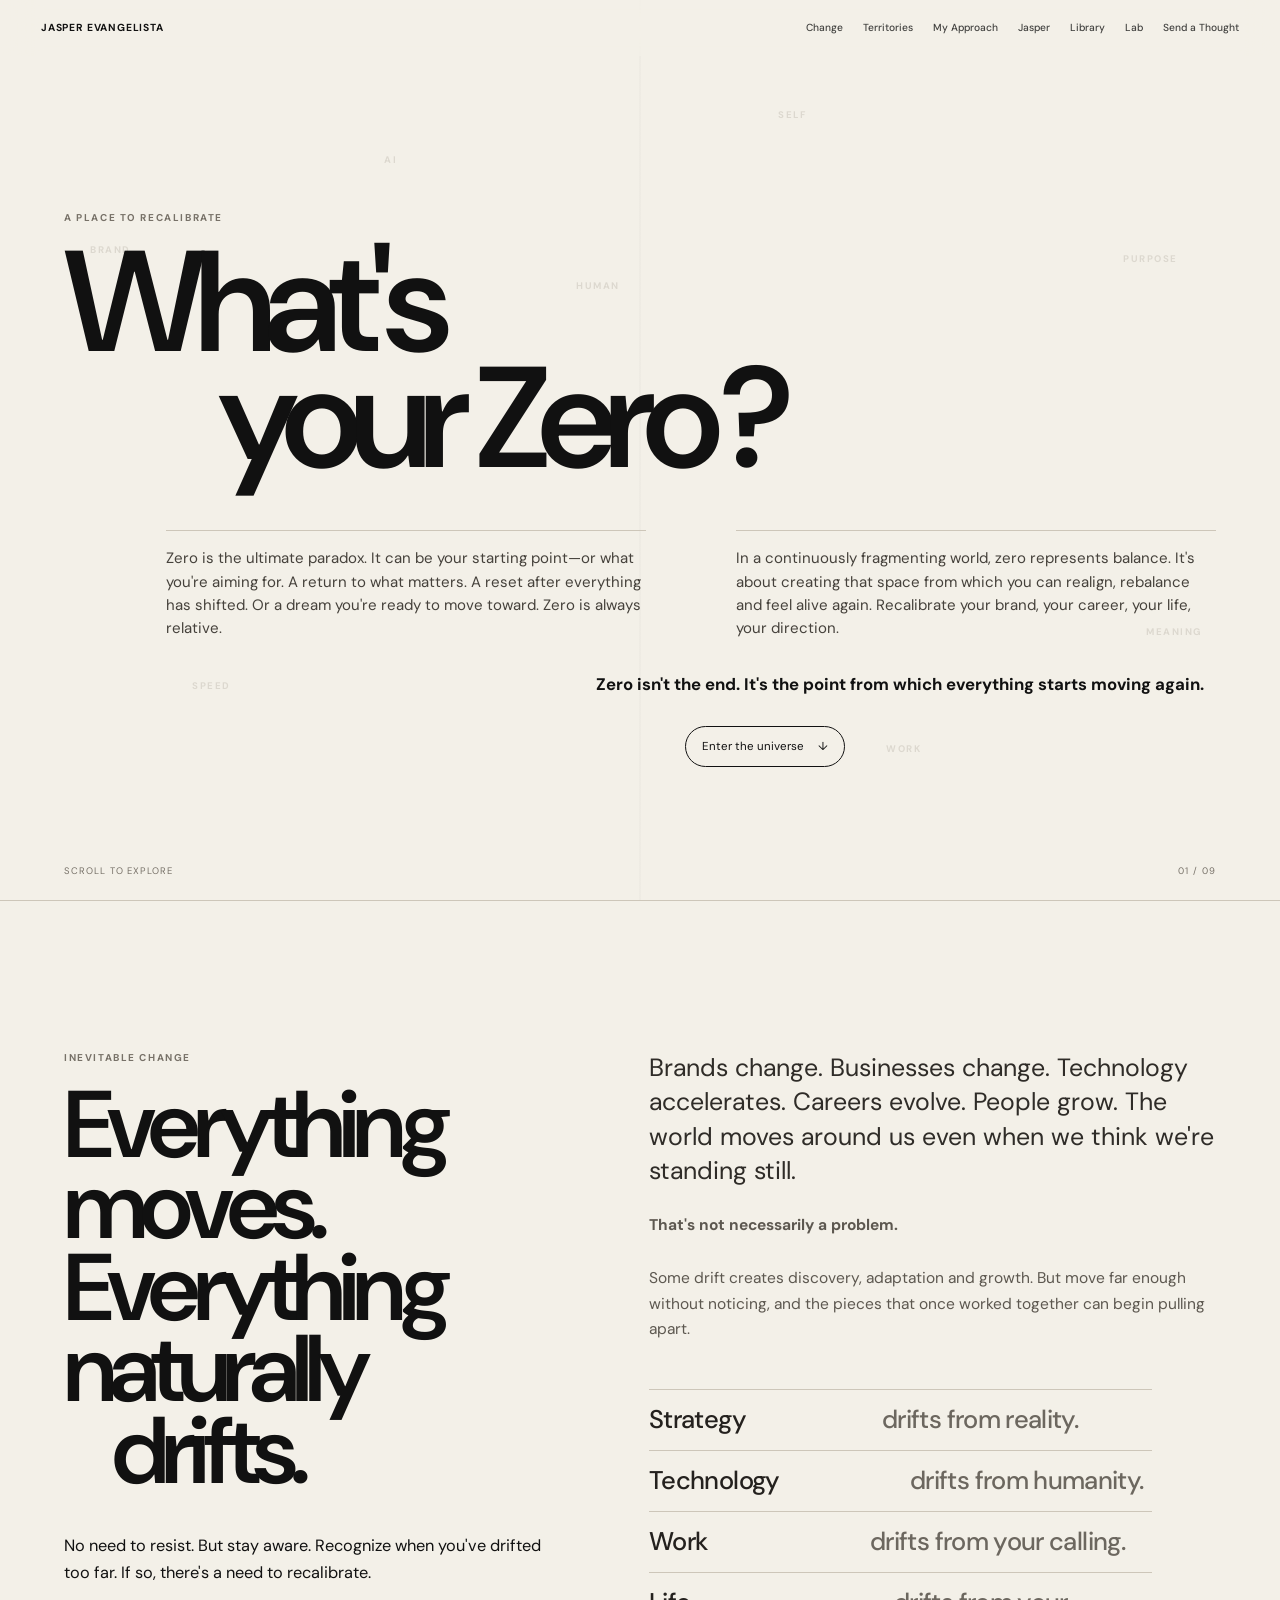
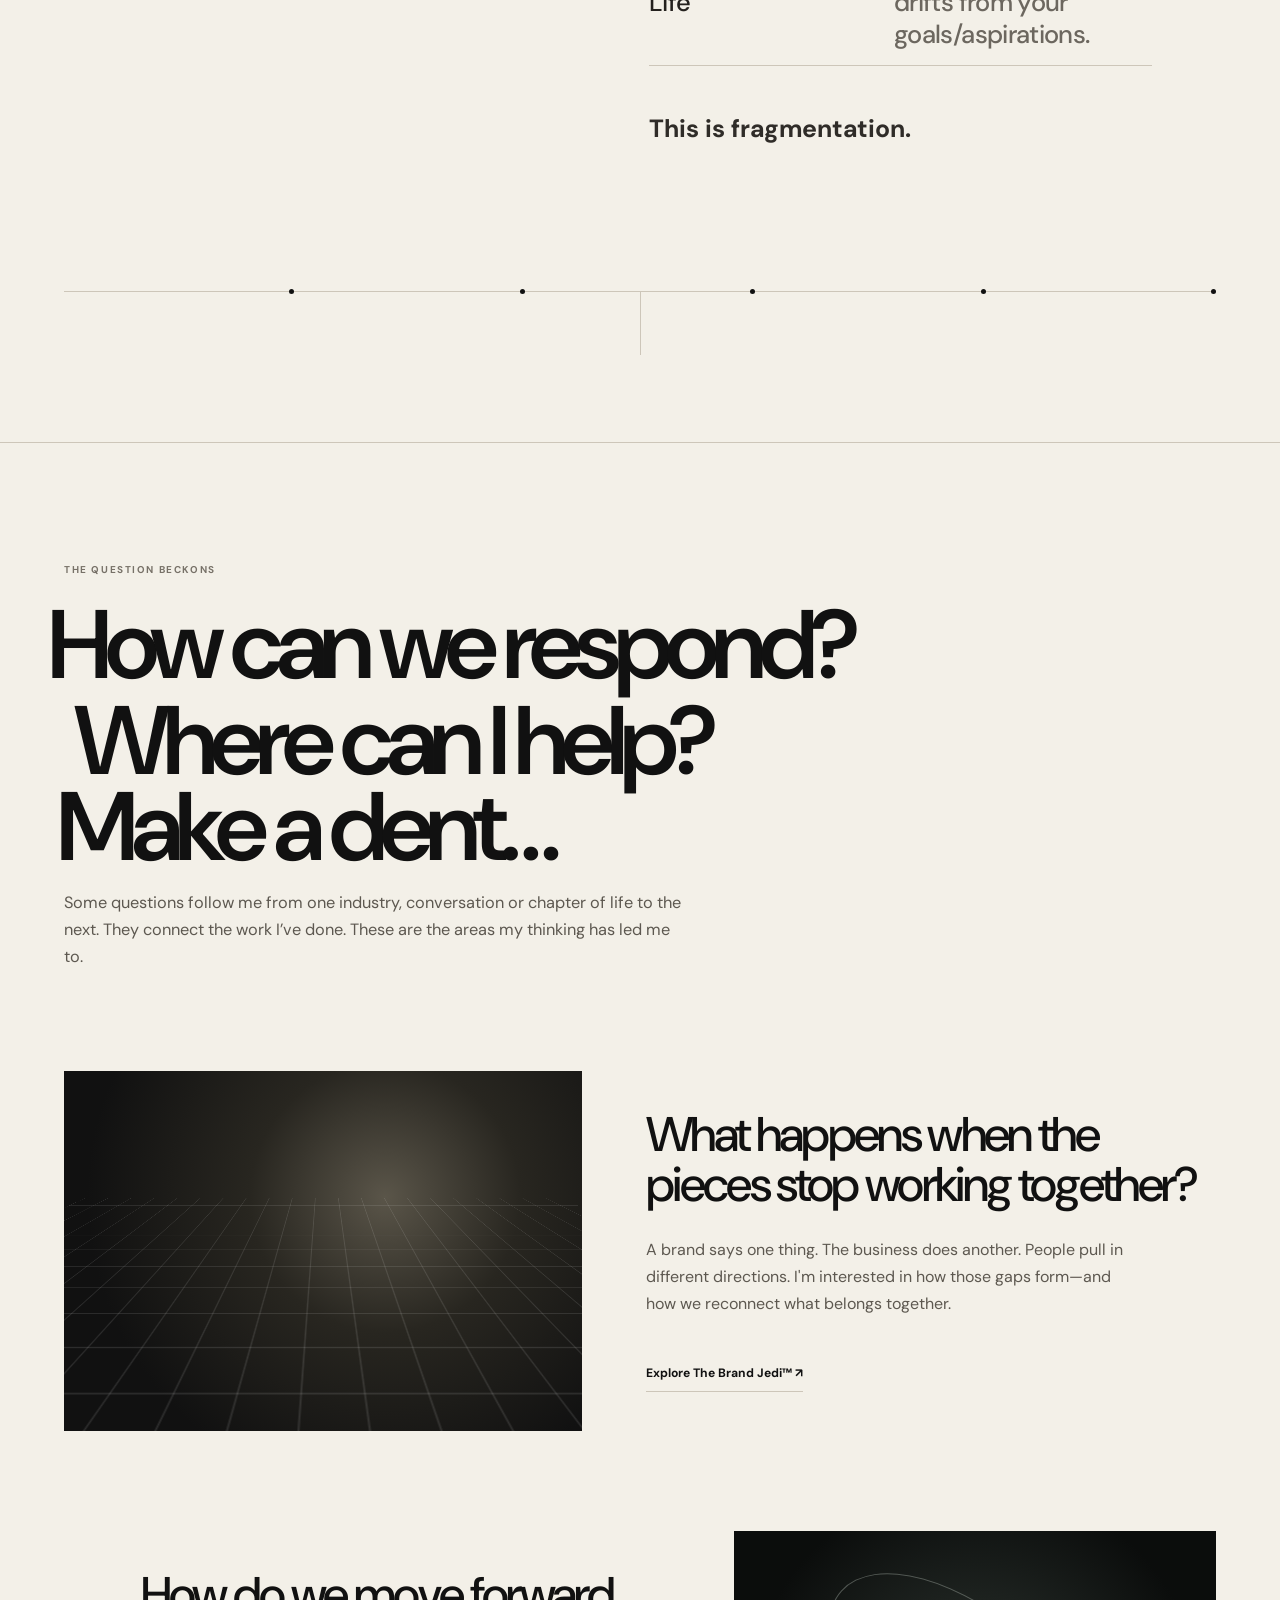
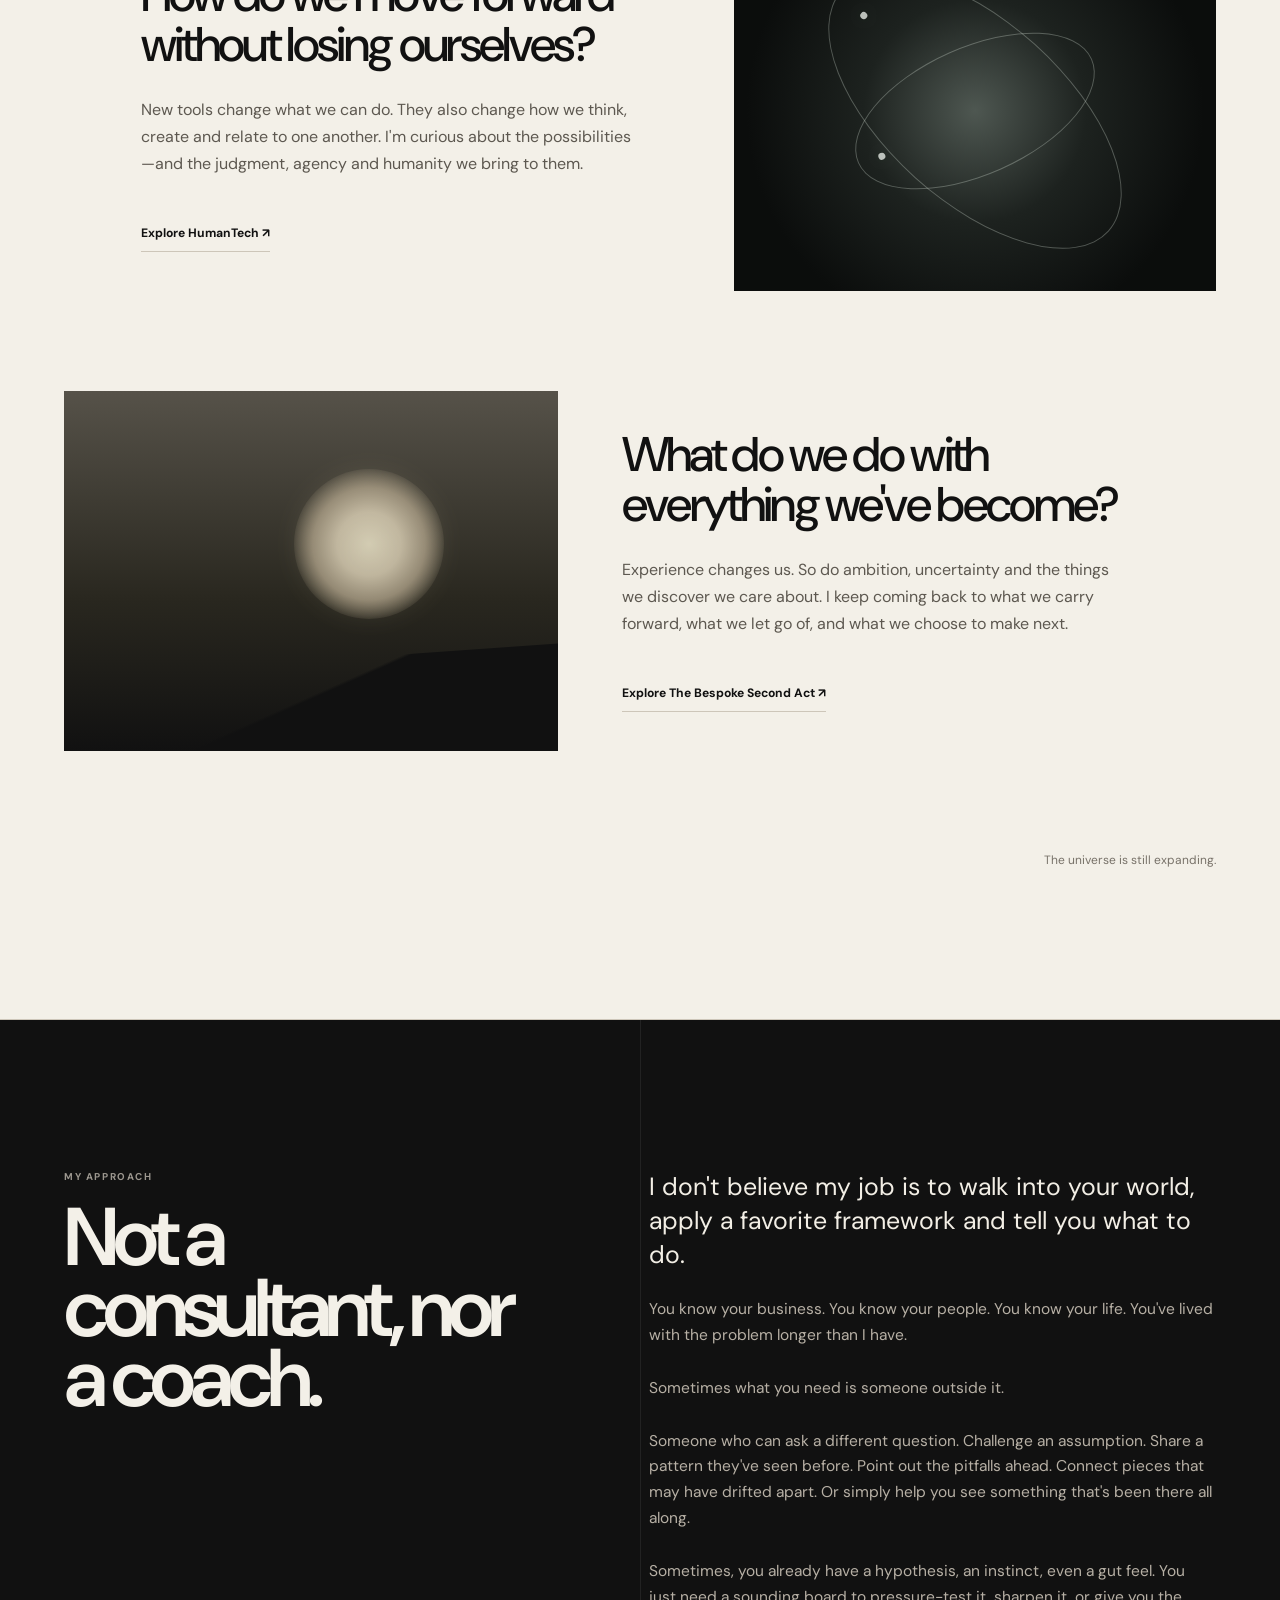
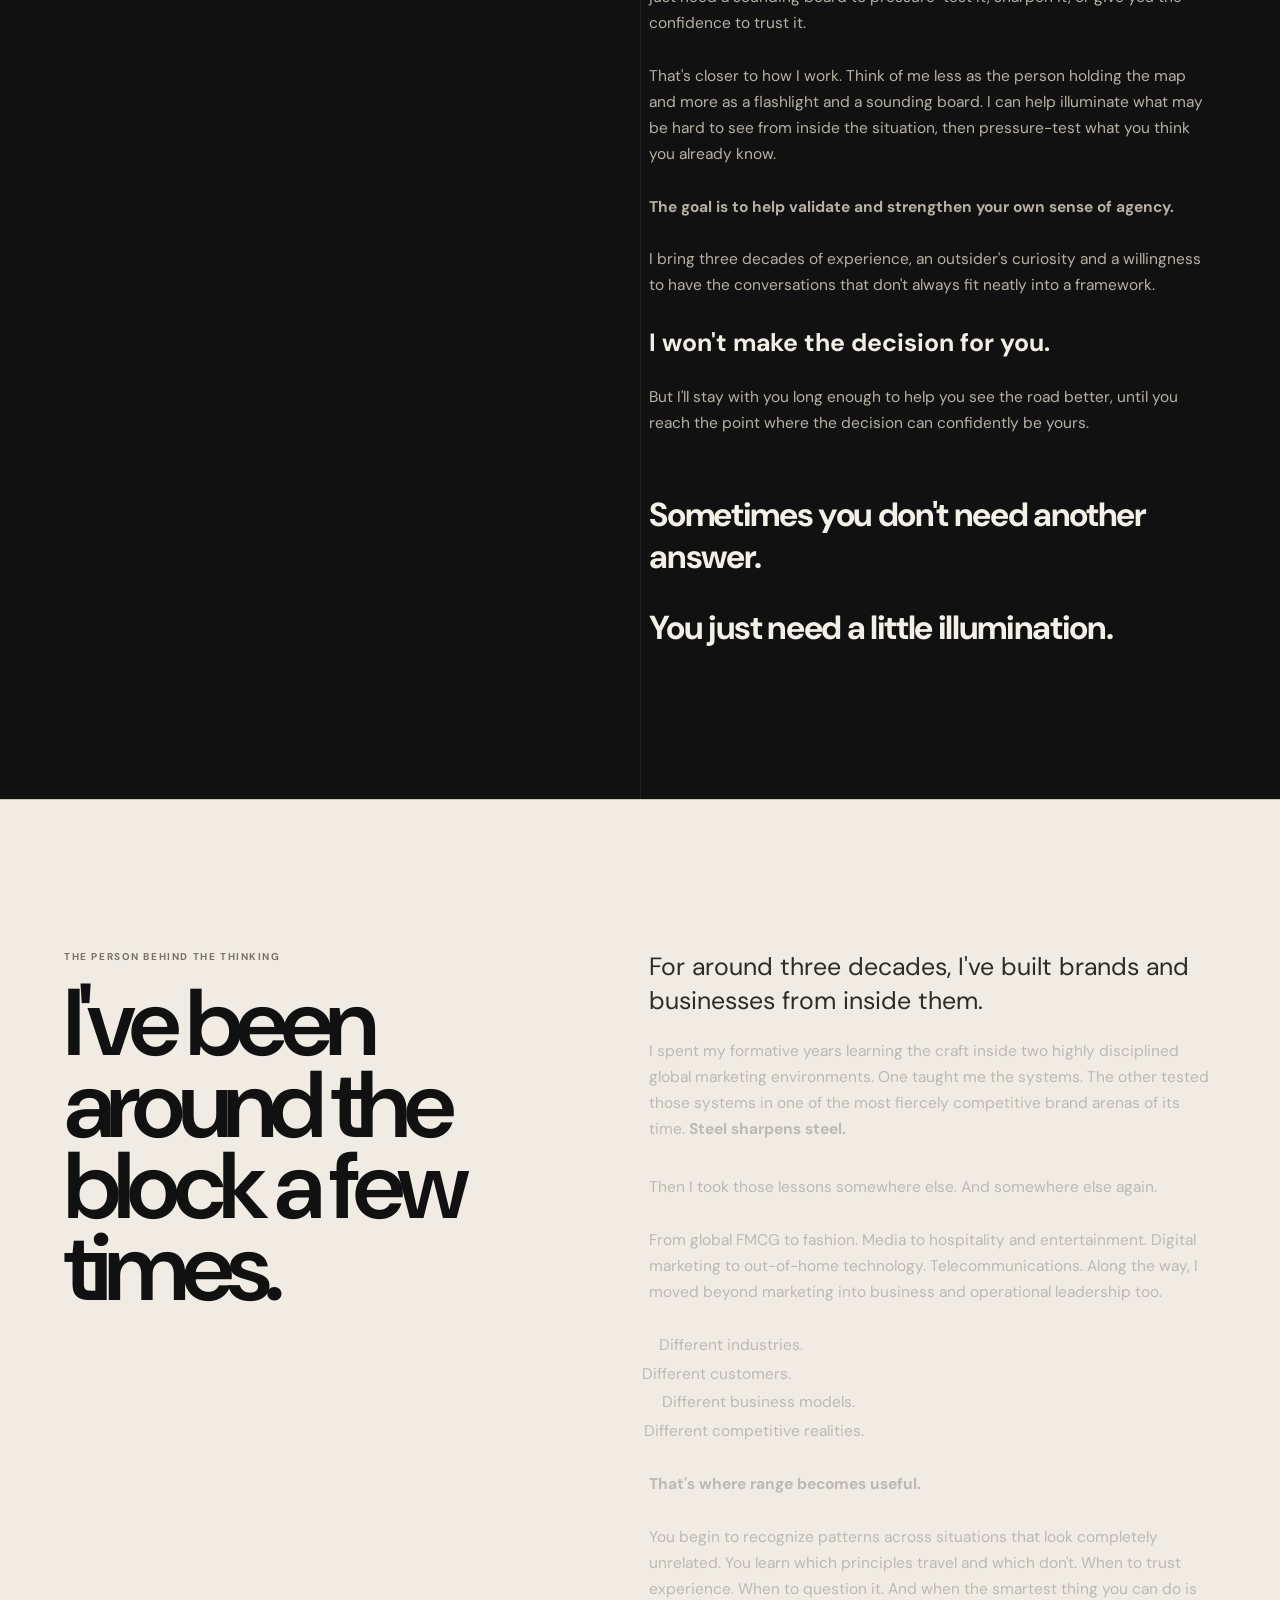
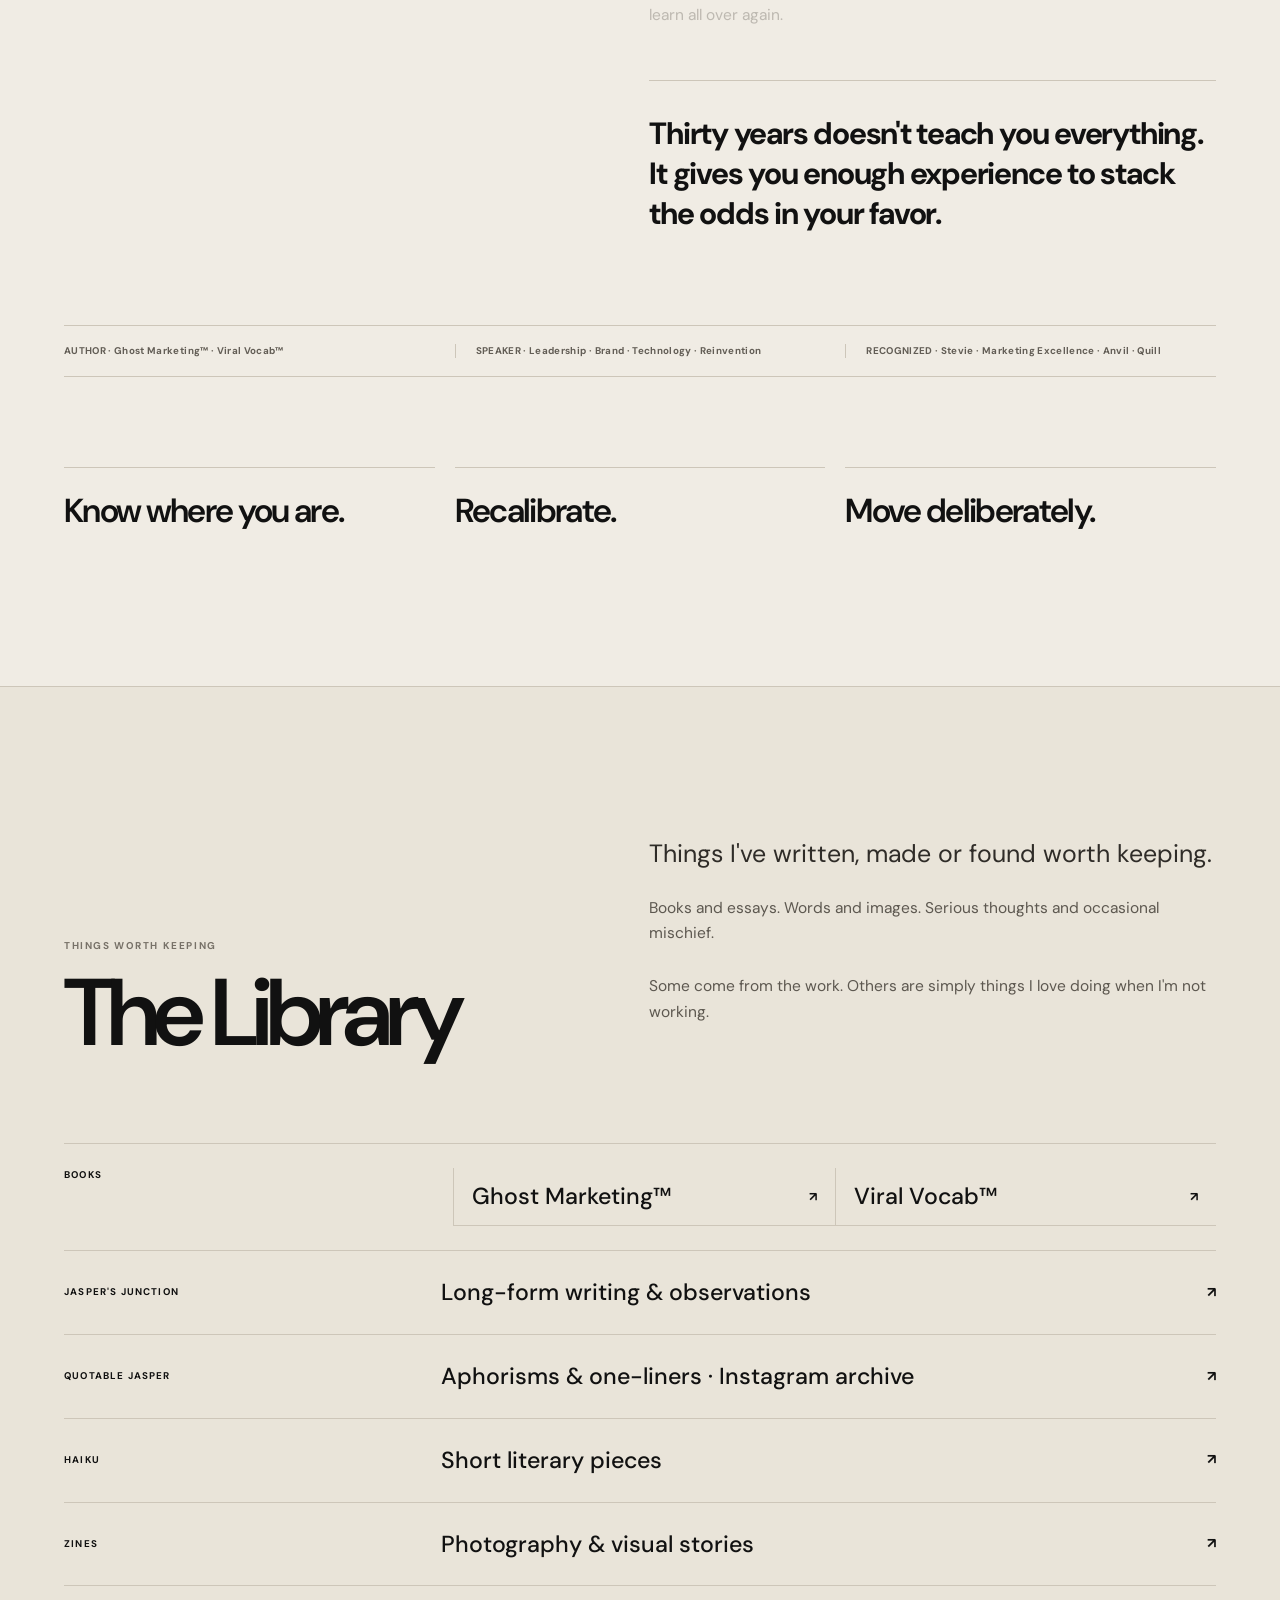
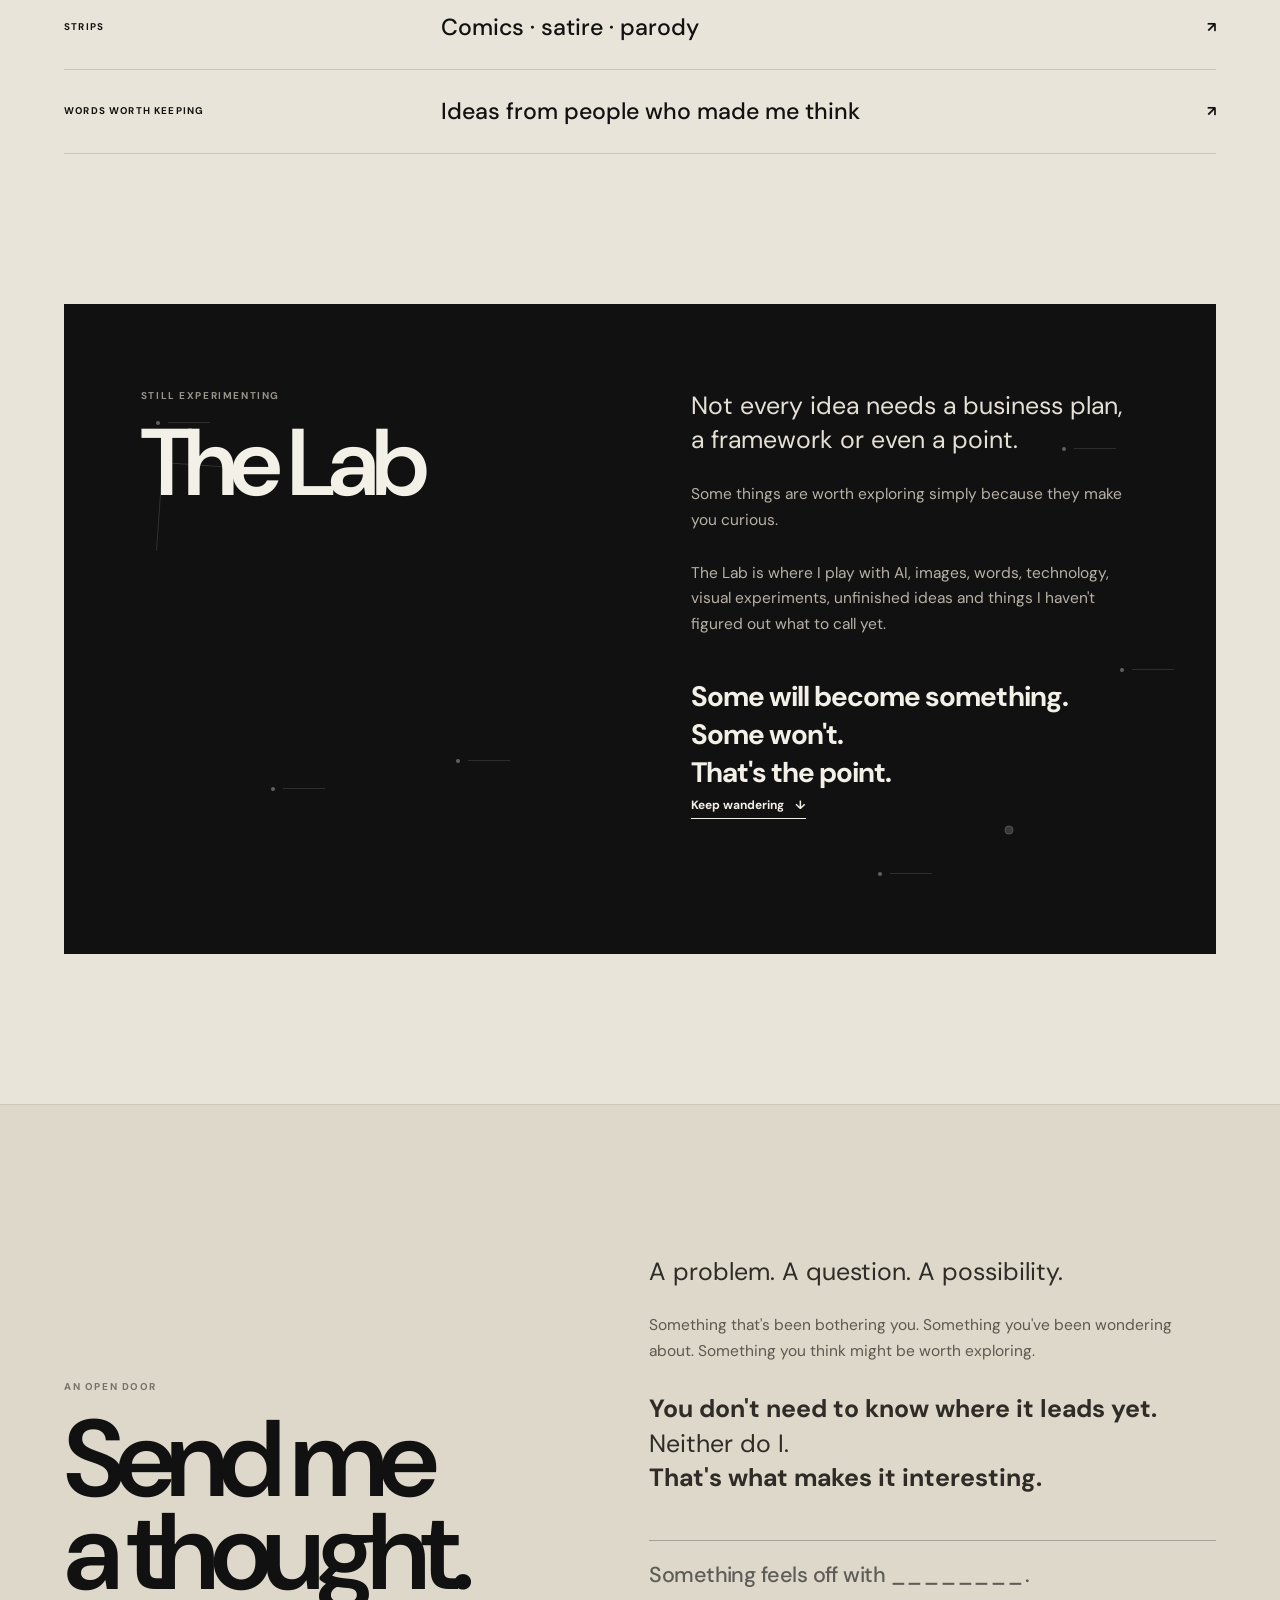
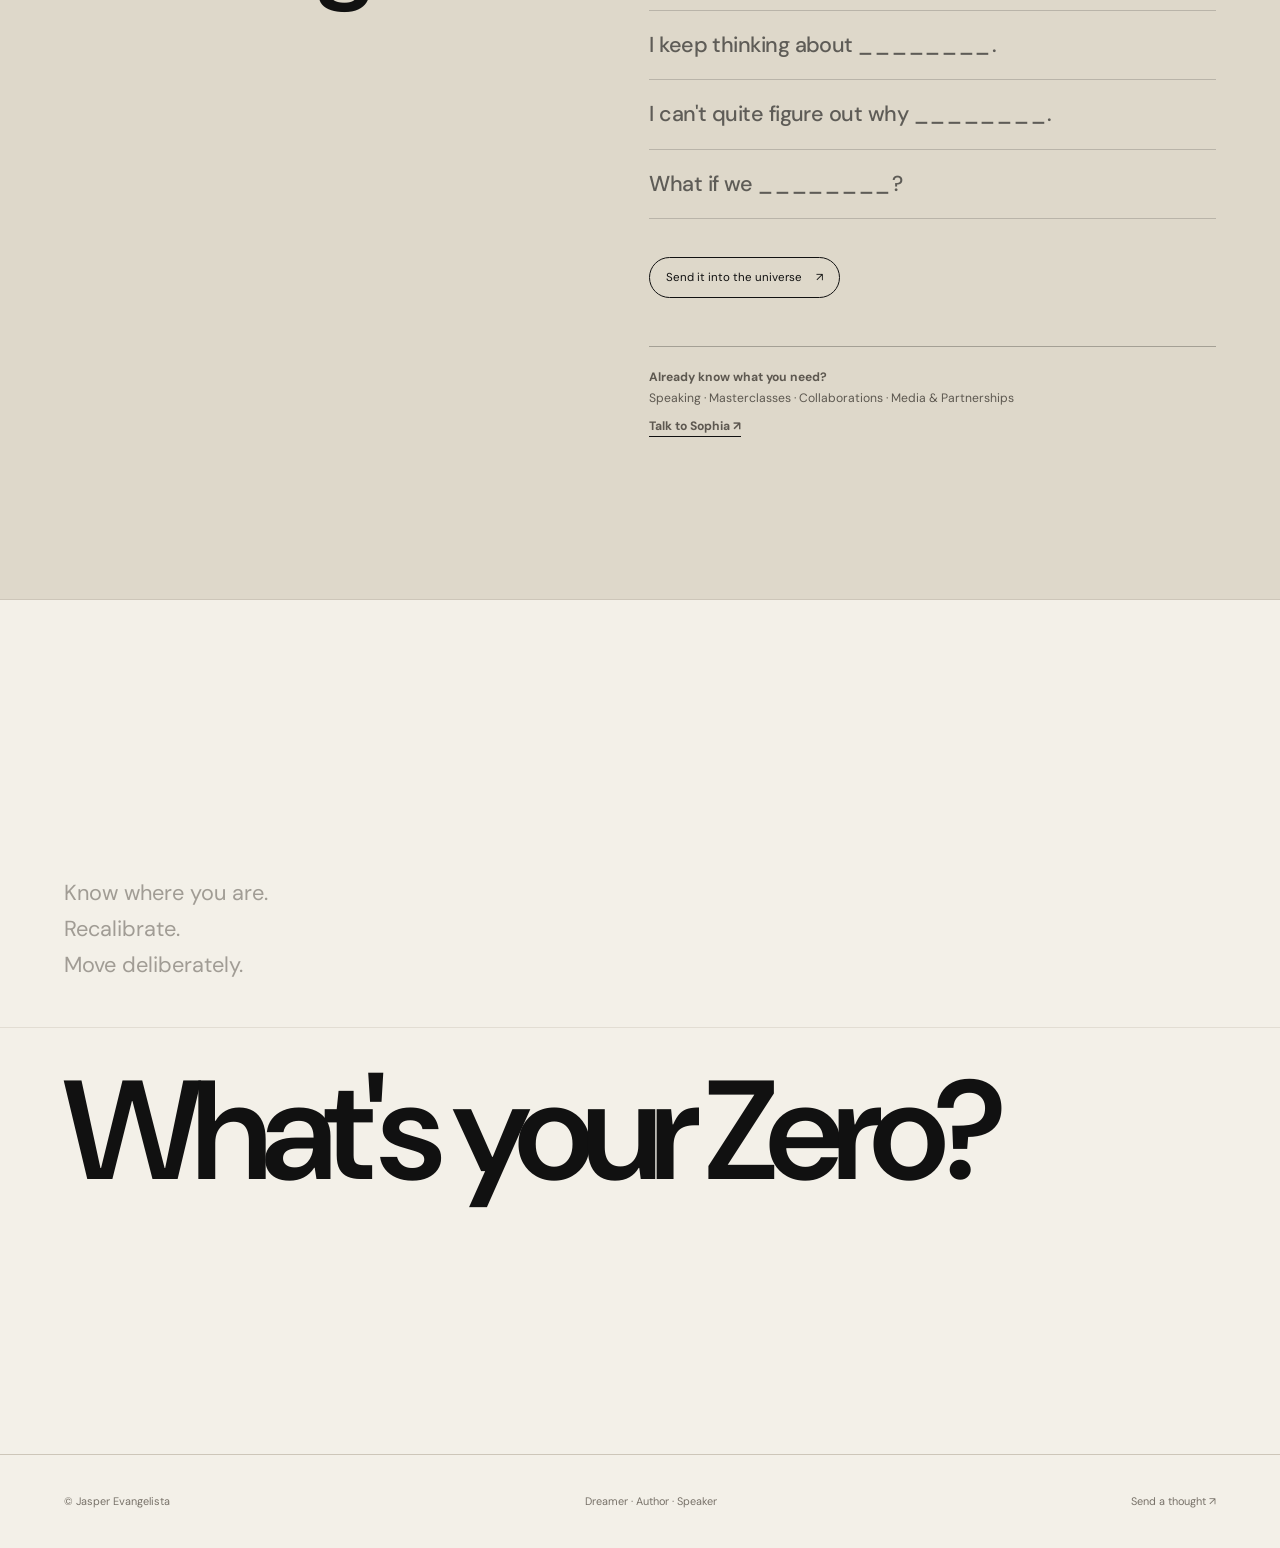
==== commit 1bab3d8d: "Drive canon drift by elapsed time with independent phrase speeds" ====
--- a/index.html
+++ b/index.html
@@ -5,7 +5,7 @@
 <meta name="description" content="Jasper Evangelista — ideas, experiences and experiments for navigating a fragmented world.">
 <meta name="theme-color" content="#f3f0e8">
 <title>Jasper Evangelista — The Universe</title>
-<link rel="stylesheet" href="css/style.css?v=35">
+<link rel="stylesheet" href="css/style.css?v=36">
 </head>
 <body>
 <header class="site-nav">
@@ -43,6 +43,6 @@
 <section class="section closing"><div class="section-inner closing-inner"><p class="operating-close">Know where you are.<br>Recalibrate.<br>Move deliberately.</p><h2>What's your Zero?</h2></div></section>
 </main>
 <footer class="site-footer"><span>© Jasper Evangelista</span><span>Dreamer · Author · Speaker</span><a href="#thought">Send a thought ↗</a></footer>
-<script src="js/main.js?v=17"></script>
+<script src="js/main.js?v=18"></script>
 </body>
 </html>
--- a/css/style.css
+++ b/css/style.css
@@ -269,10 +269,34 @@
 /* The expanded statement must remain fully reachable on shorter screens. */
 .canon .split>div:first-child{position:relative;top:auto}
 
-/* A single gentle rightward pass, independent of scroll speed or direction. */
-.canon.drift-in-view .fragment-pair span:last-child{animation:row-drift 18s ease-in-out both}
-@keyframes row-drift{from{transform:translate3d(0,0,0)}to{transform:translate3d(12px,0,0)}}
+/* Time drives these independent rightward drifts; scrolling only gates playback.
+   Each pass settles at its own offset without looping or snapping backward. */
+.canon .meaning-drift,
+.canon .fragment-pair span:last-child{
+ --drift-distance:48px;
+ --drift-duration:64s;
+ animation:canon-time-drift var(--drift-duration) linear both paused;
+}
+.canon .fragment-pair:nth-child(1) span:last-child{--drift-distance:36px;--drift-duration:60s}
+.canon .fragment-pair:nth-child(2) span:last-child{--drift-distance:64px;--drift-duration:48s}
+.canon .fragment-pair:nth-child(3) span:last-child{--drift-distance:24px;--drift-duration:80s}
+.canon .fragment-pair:nth-child(4) span:last-child{--drift-distance:48px;--drift-duration:56s}
+.canon.drift-in-view .meaning-drift,
+.canon.drift-in-view .fragment-pair span:last-child{animation-play-state:running}
+/* Reserve travel space so long phrases remain readable on narrow screens. */
+.canon .fragment-lines{padding-right:clamp(32px,5vw,64px)}
+@keyframes canon-time-drift{
+ from{transform:translate3d(0,0,0)}
+ to{transform:translate3d(var(--drift-distance),0,0)}
+}
 @media(max-width:600px){
- @keyframes row-drift{from{transform:translate3d(0,0,0)}to{transform:translate3d(6px,0,0)}}
-}
-@media(prefers-reduced-motion:reduce){.canon .fragment-pair span:last-child{animation:none!important;transform:none!important}}
+ .canon .meaning-drift{--drift-distance:24px}
+ .canon .fragment-pair:nth-child(1) span:last-child{--drift-distance:18px}
+ .canon .fragment-pair:nth-child(2) span:last-child{--drift-distance:32px}
+ .canon .fragment-pair:nth-child(3) span:last-child{--drift-distance:12px}
+ .canon .fragment-pair:nth-child(4) span:last-child{--drift-distance:24px}
+}
+@media(prefers-reduced-motion:reduce){
+ .canon .meaning-drift,
+ .canon .fragment-pair span:last-child{animation:none!important;transform:none!important}
+}
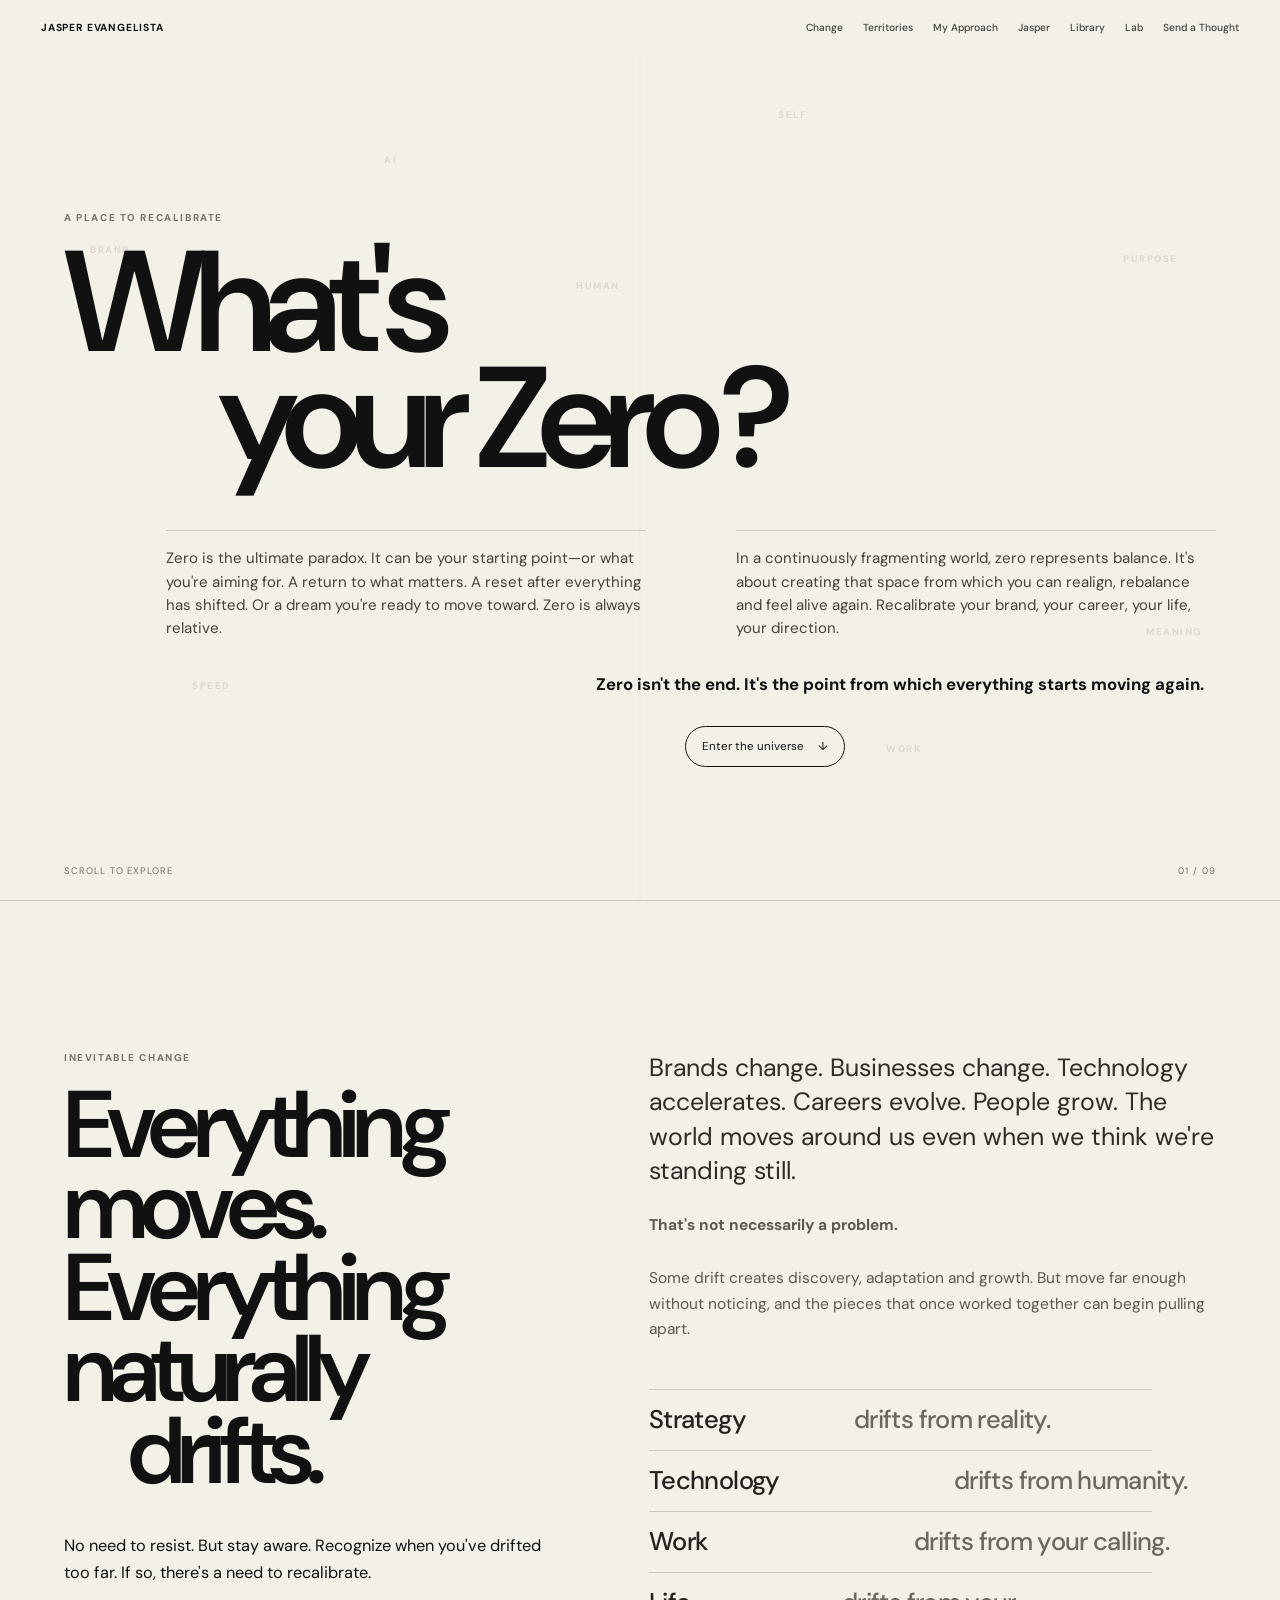
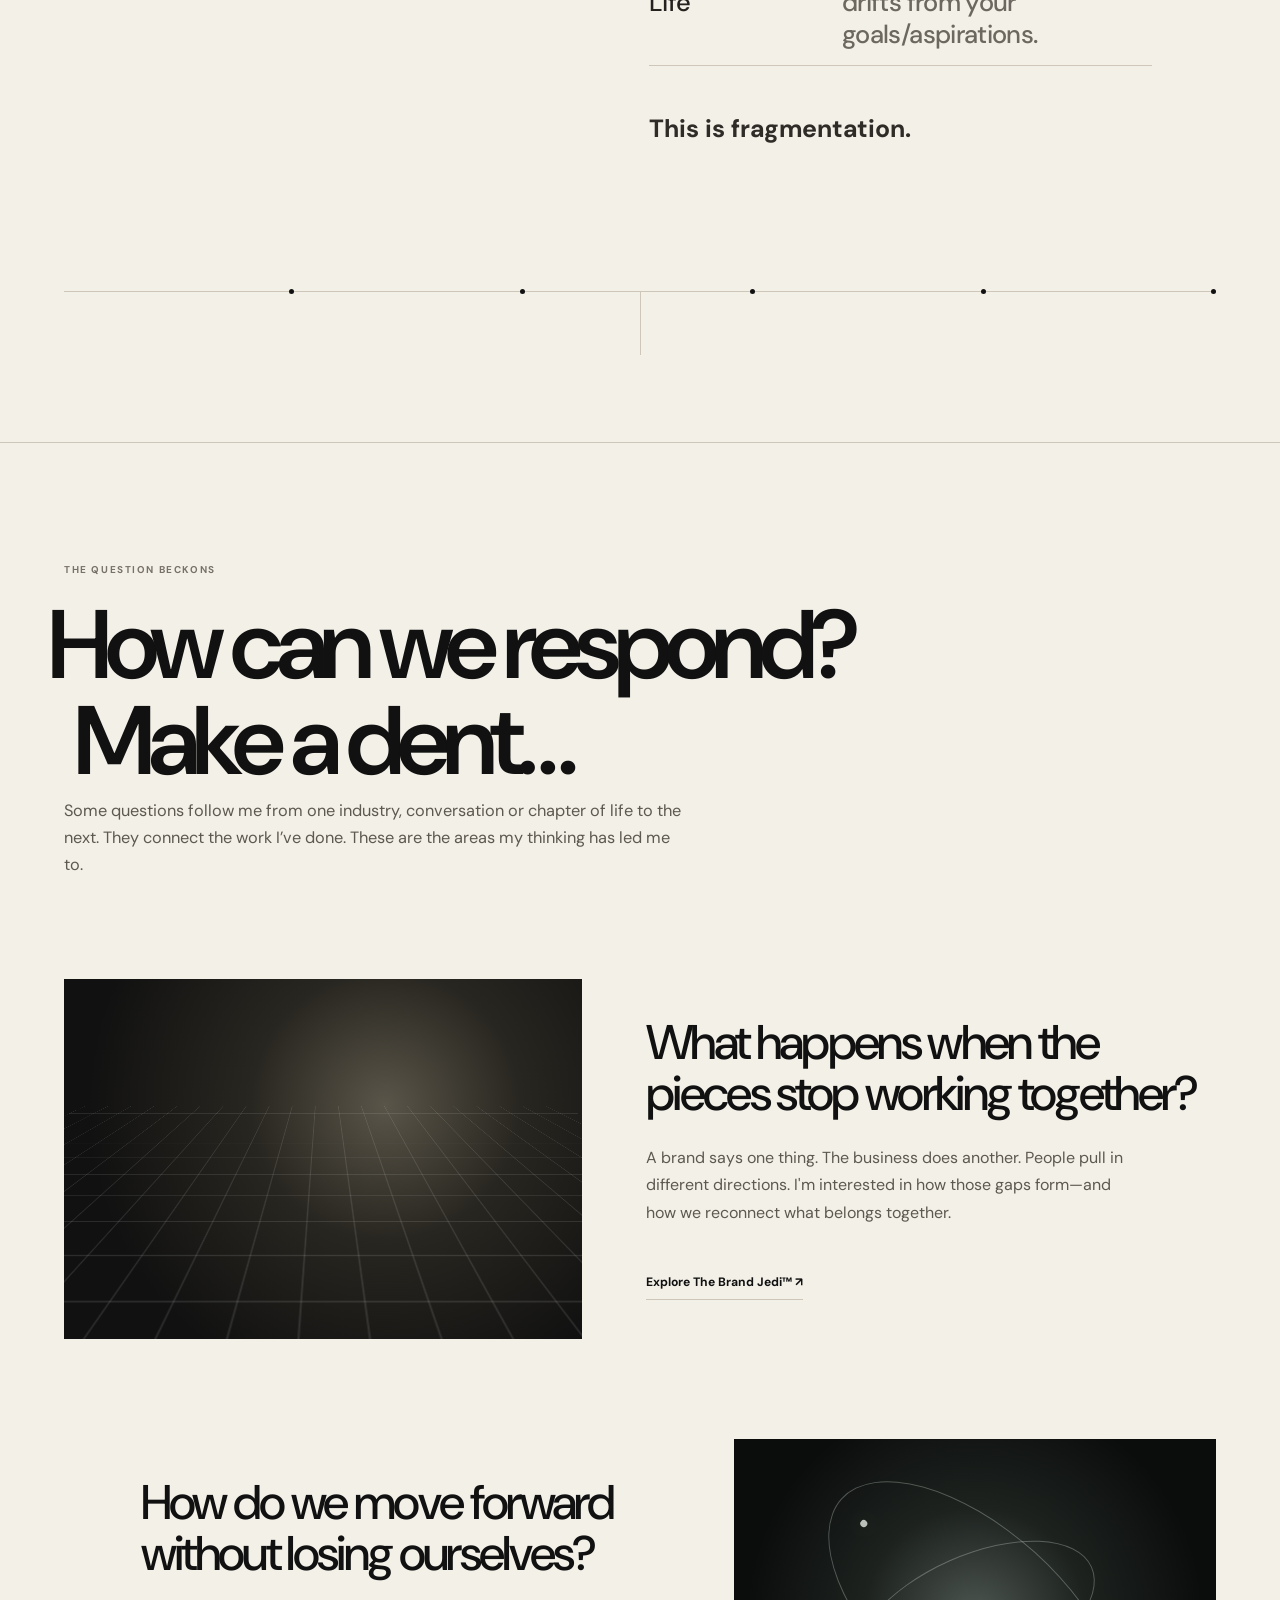
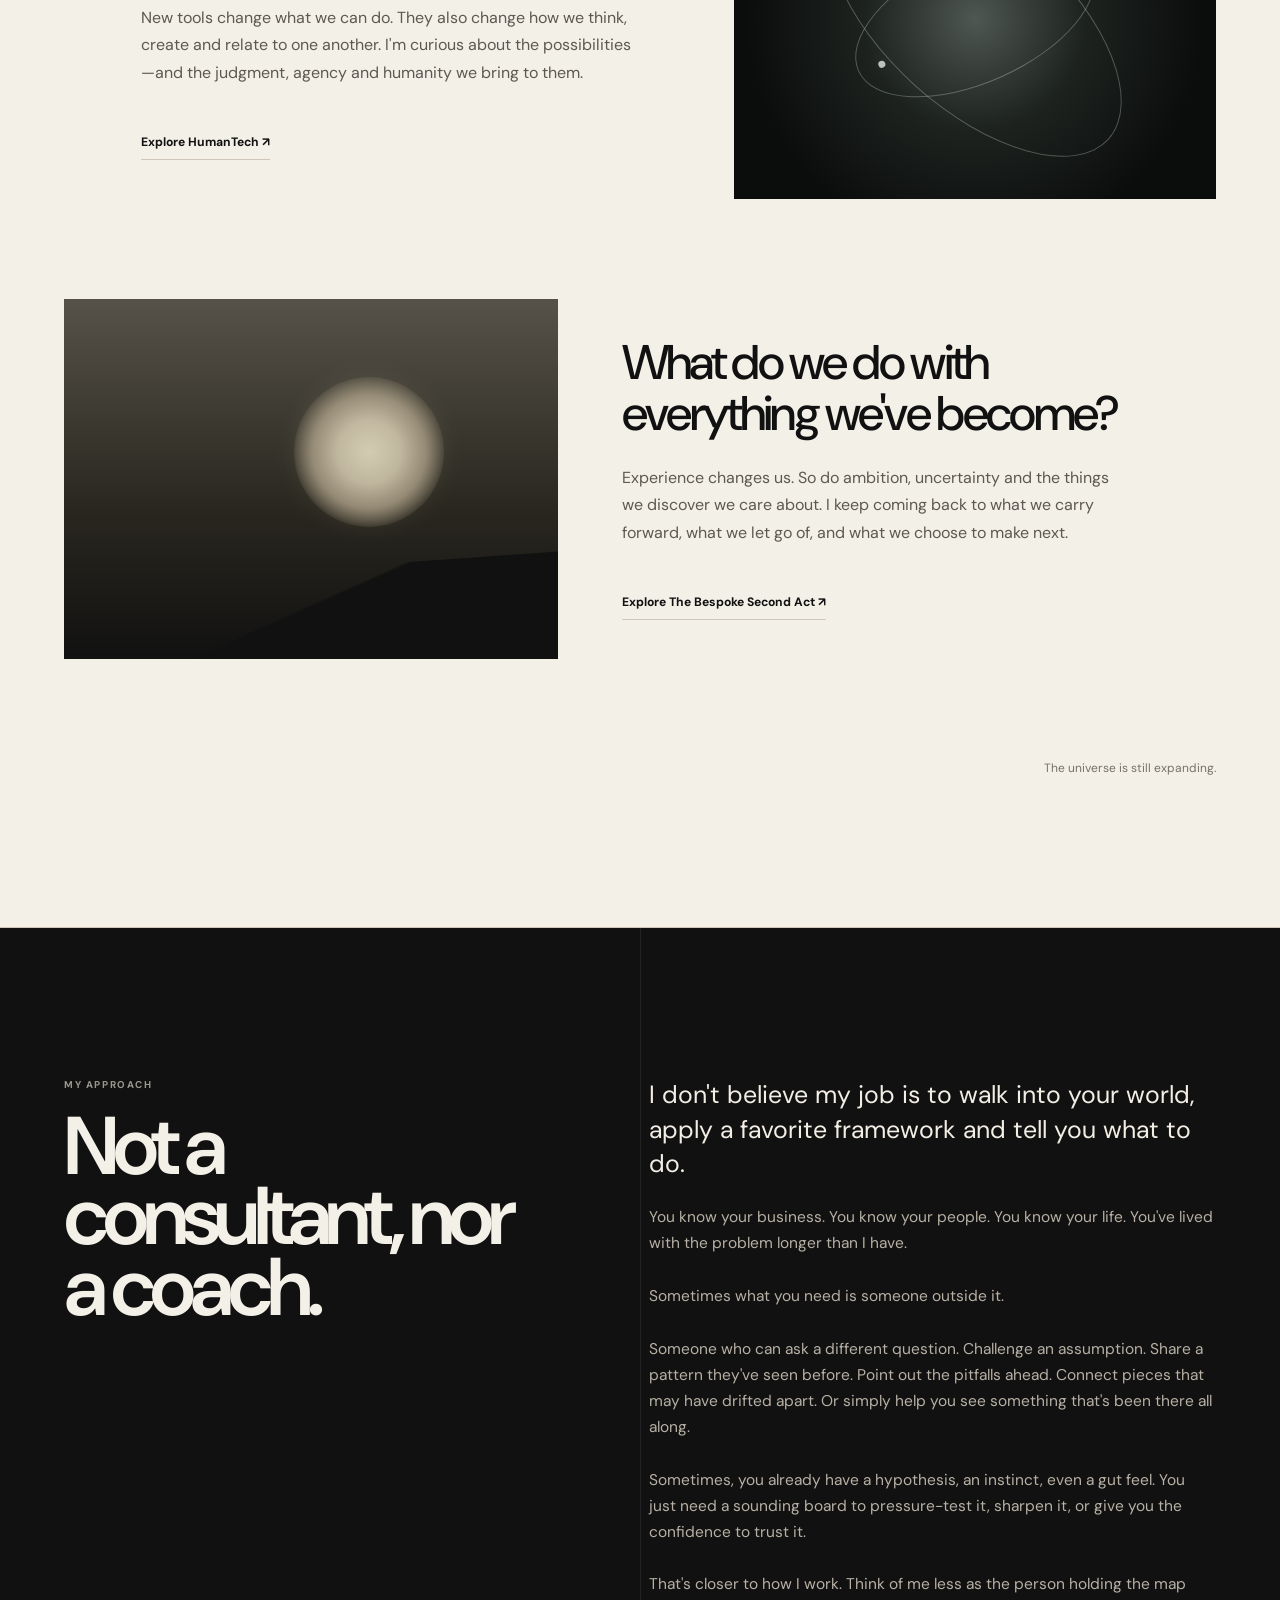
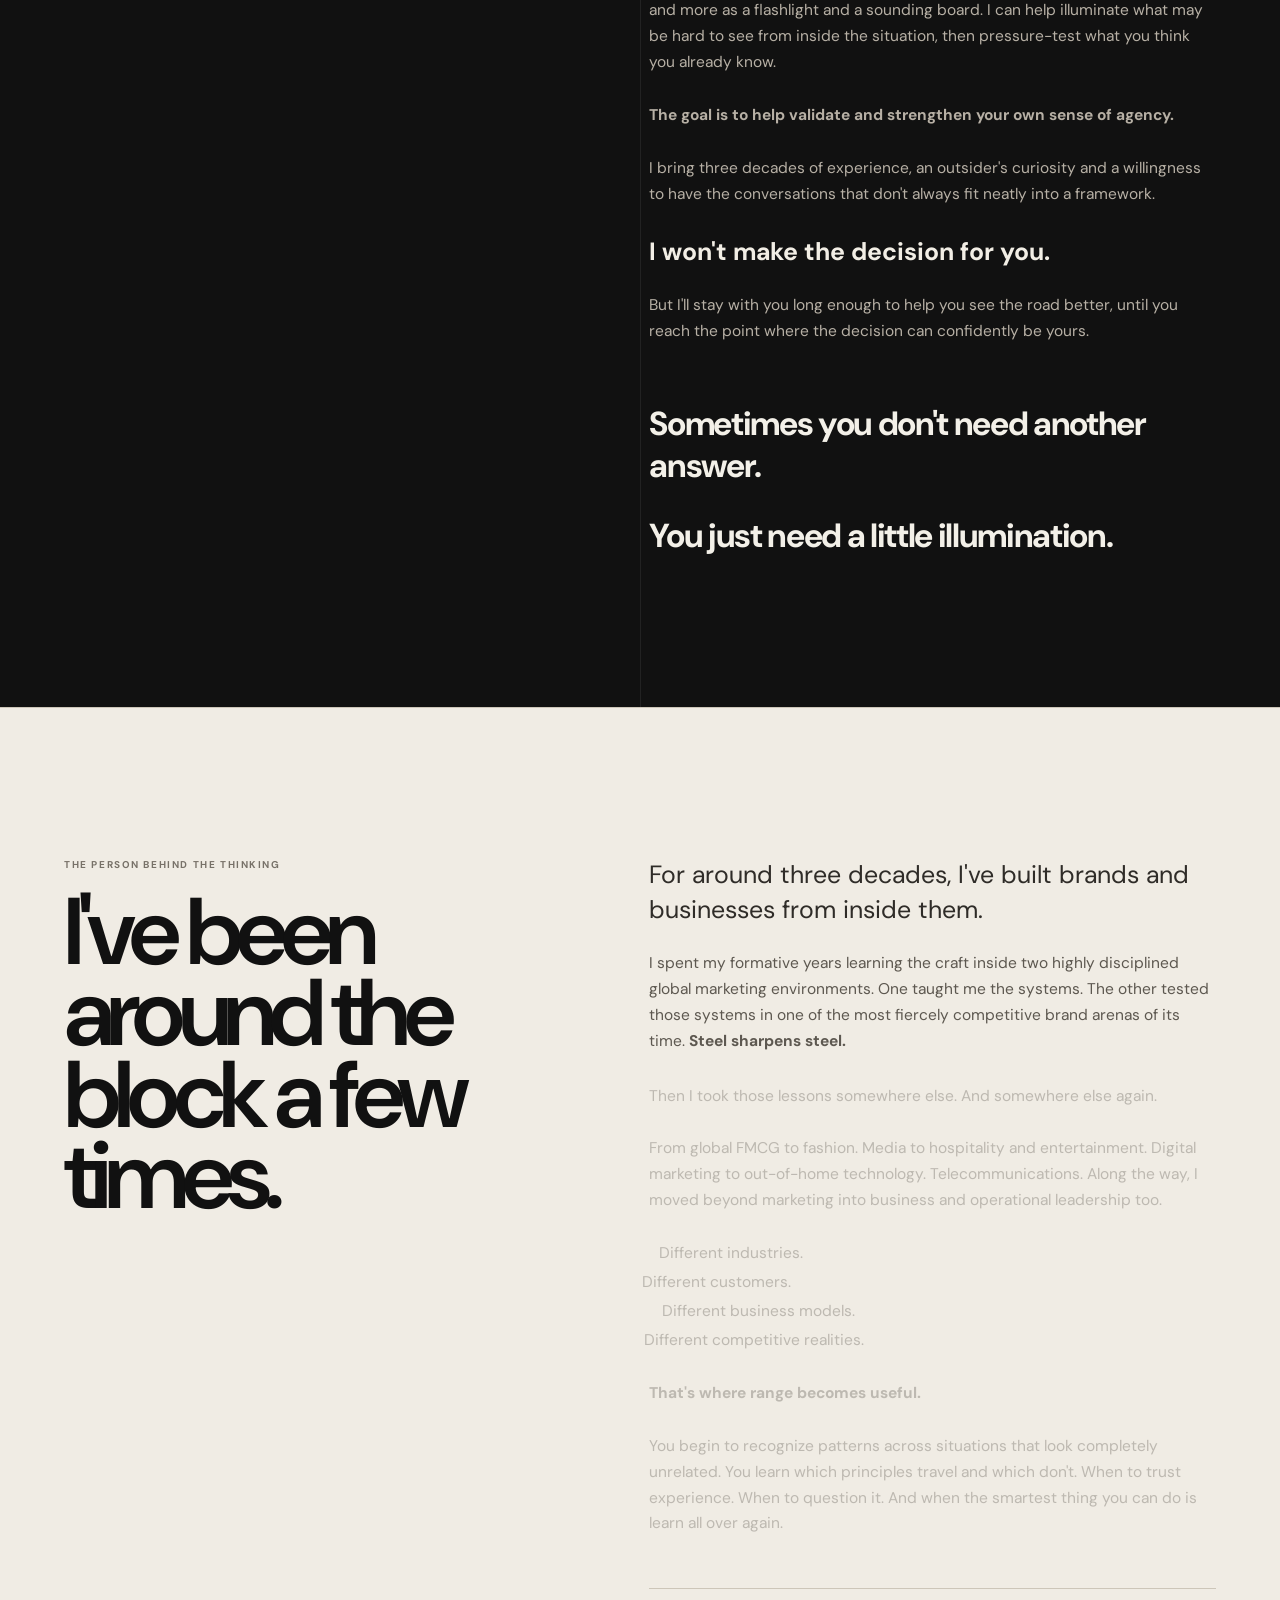
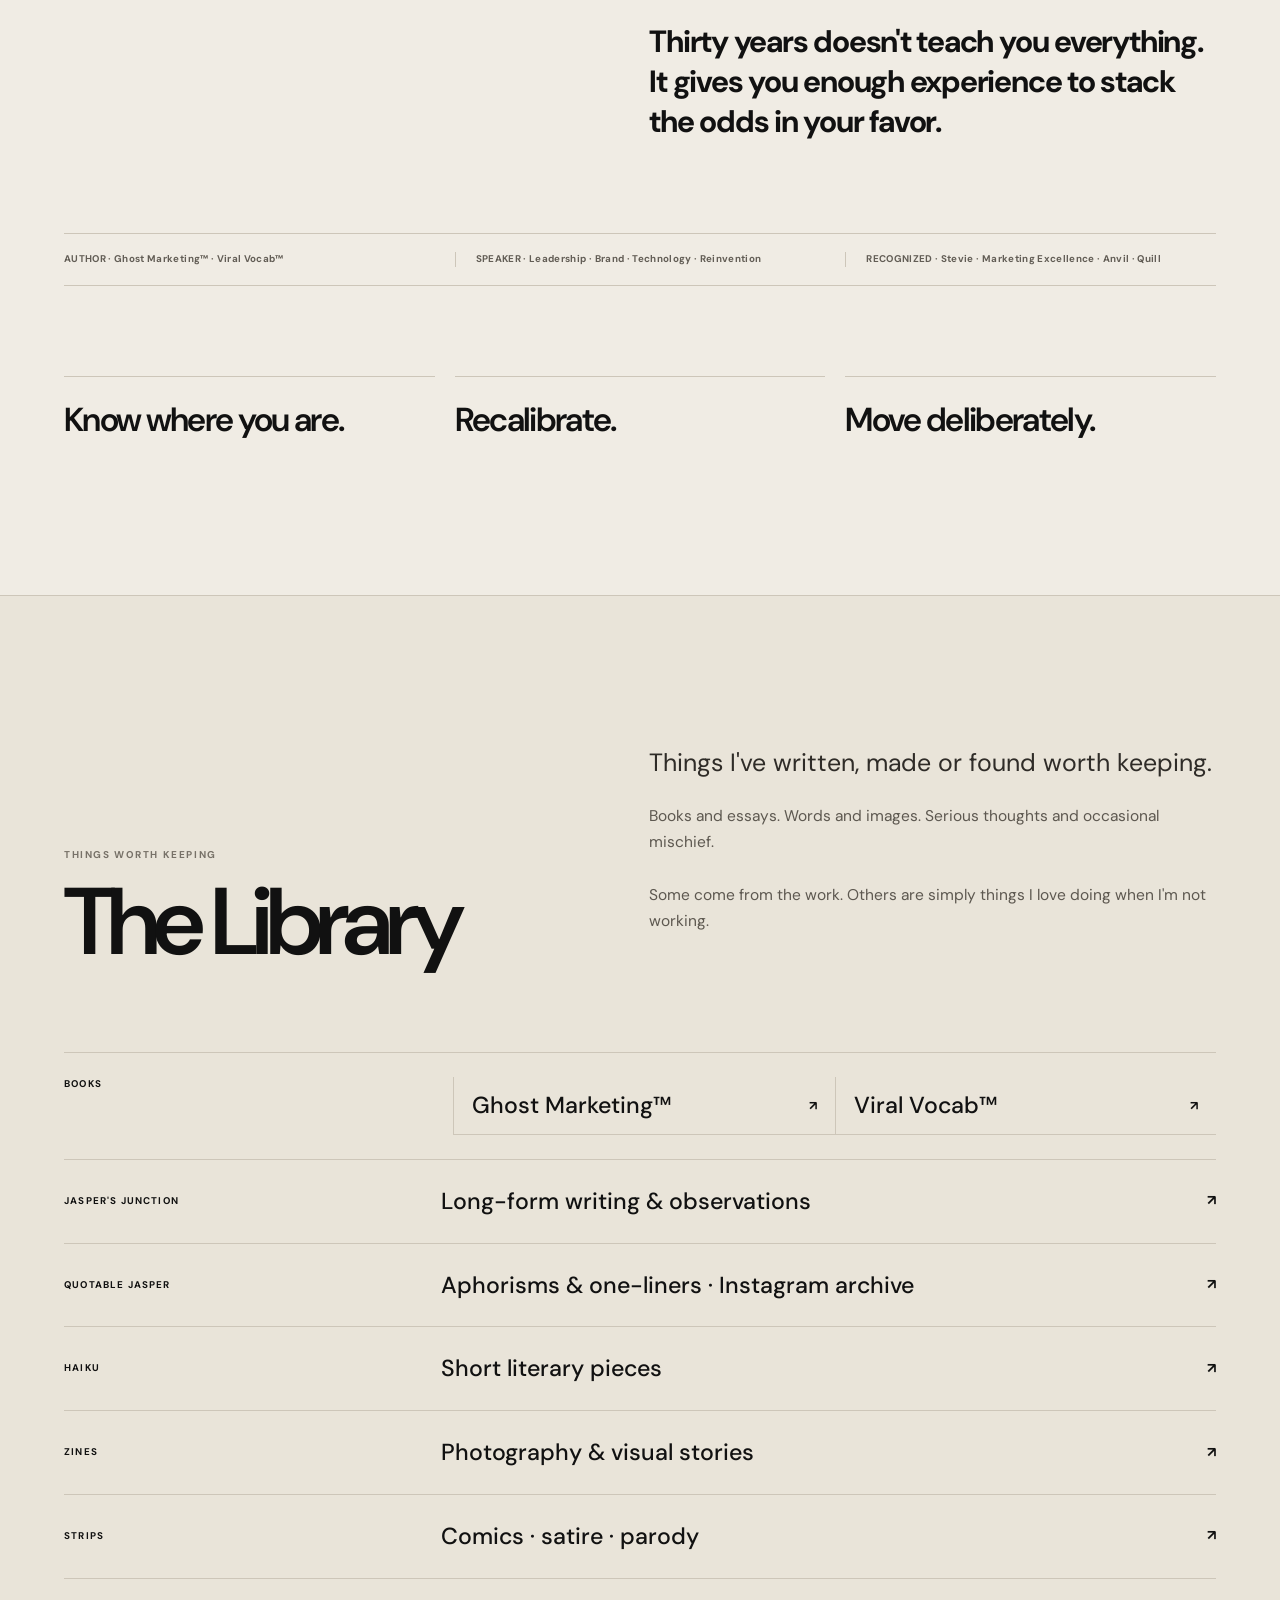
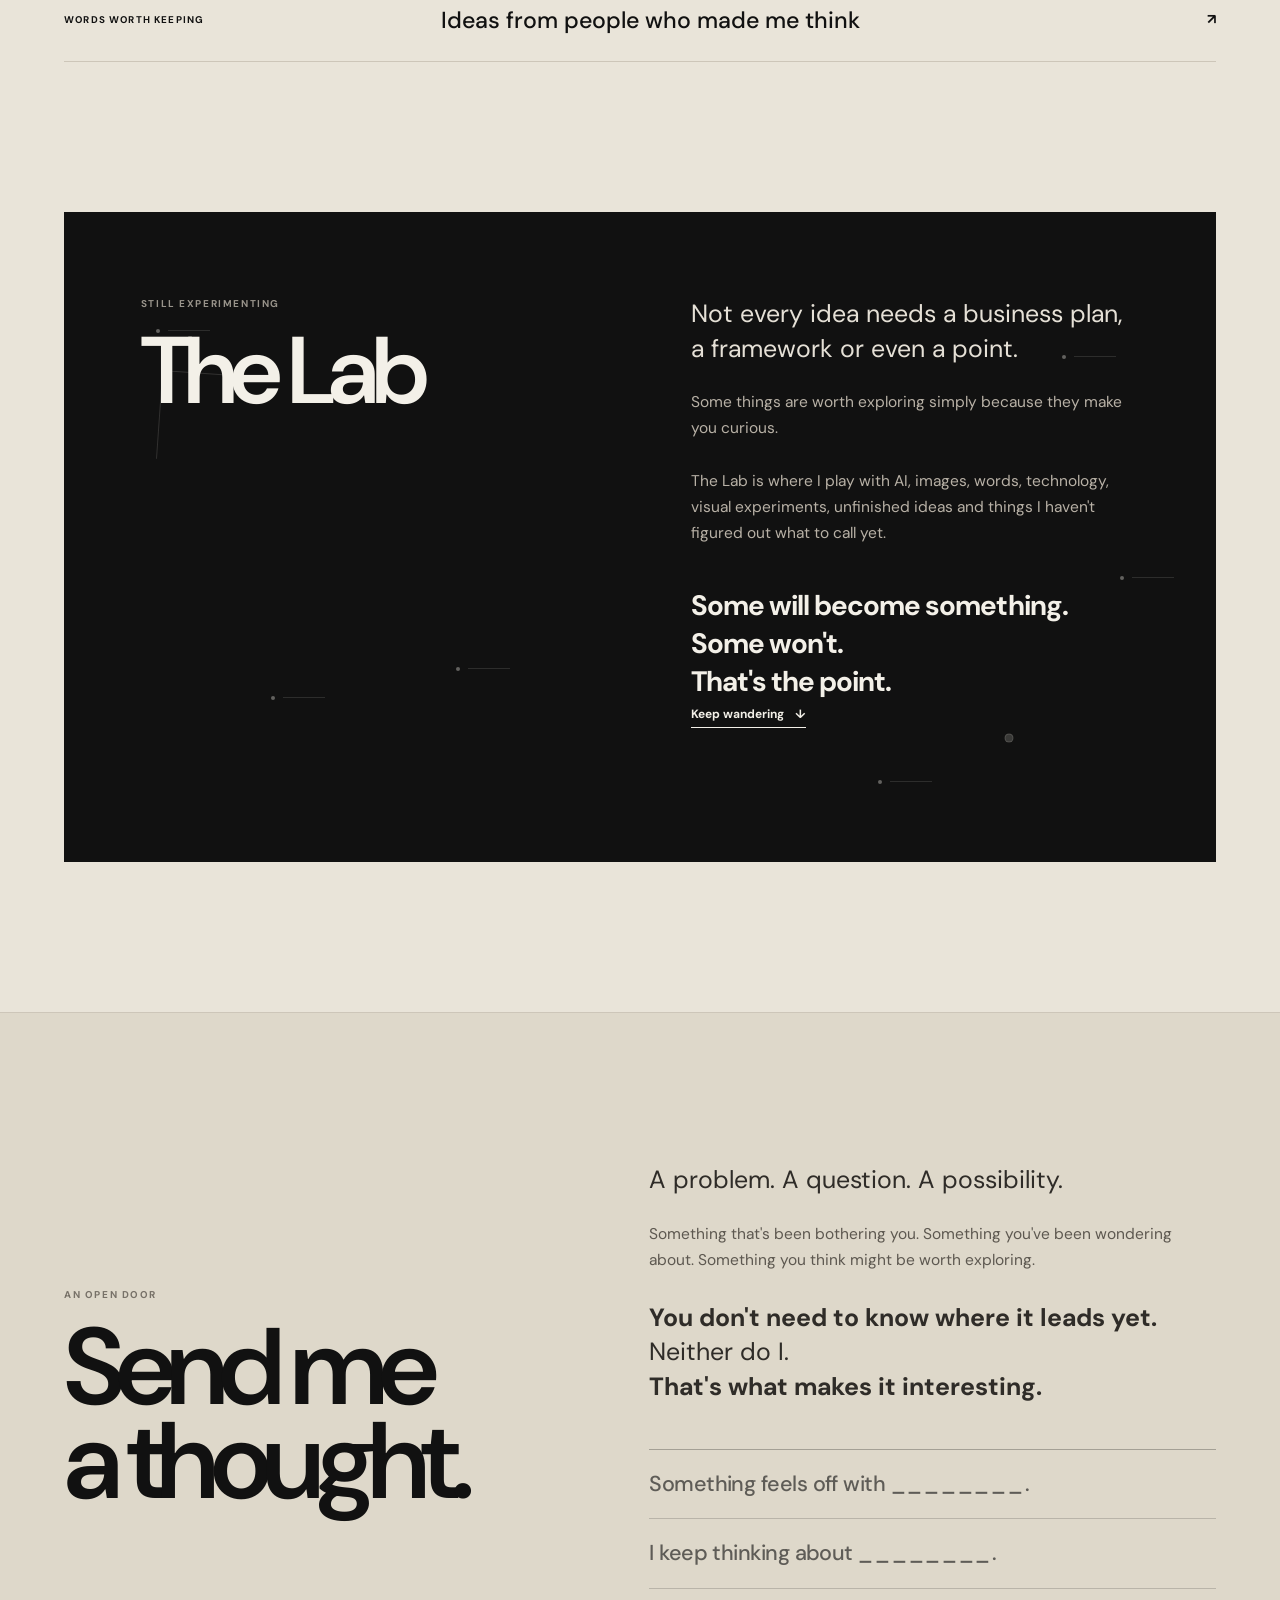
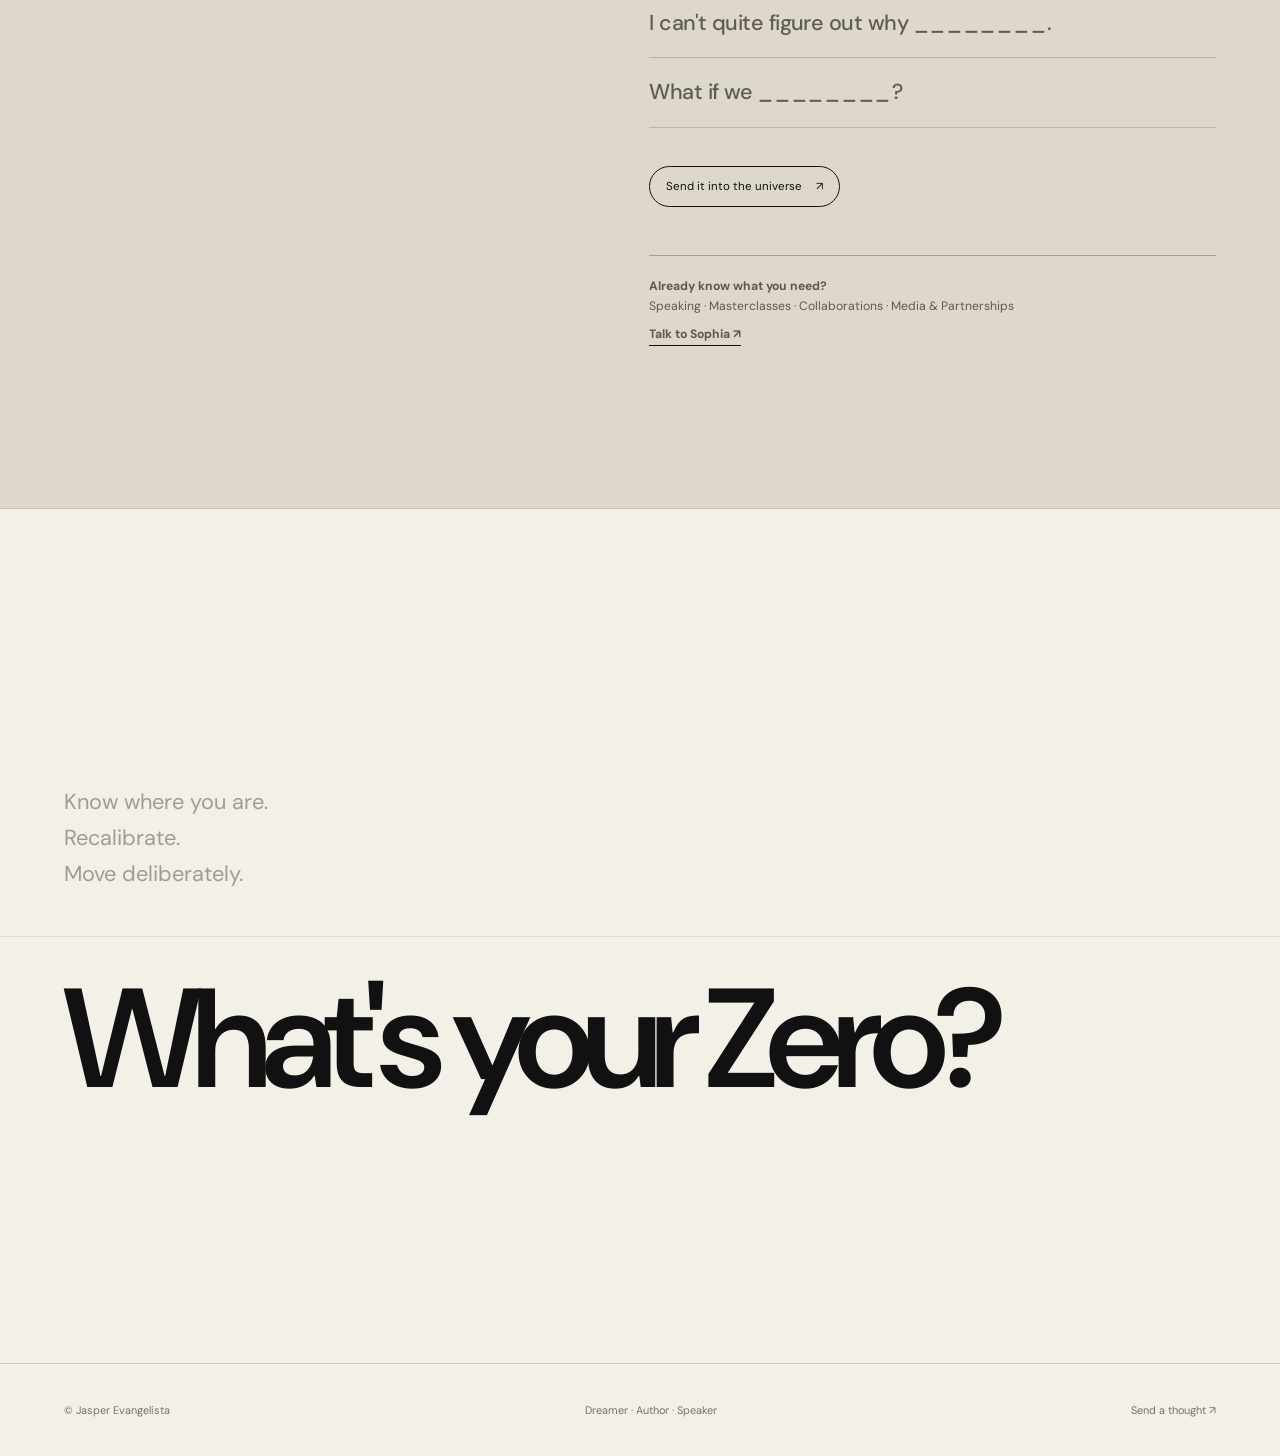
==== commit 206827cd: "Accelerate text and portal motion and disperse aligned phrases in both directions" ====
--- a/index.html
+++ b/index.html
@@ -5,7 +5,7 @@
 <meta name="description" content="Jasper Evangelista — ideas, experiences and experiments for navigating a fragmented world.">
 <meta name="theme-color" content="#f3f0e8">
 <title>Jasper Evangelista — The Universe</title>
-<link rel="stylesheet" href="css/style.css?v=36">
+<link rel="stylesheet" href="css/style.css?v=37">
 </head>
 <body>
 <header class="site-nav">
@@ -21,7 +21,7 @@
 
 <section id="canon" class="section canon canon-reveal"><div class="section-inner split"><div><p class="eyebrow">Inevitable change</p><h2><span class="canon-line canon-moves">Everything moves.</span><br><span class="canon-line canon-drifts">Everything naturally <span class="meaning-drift">drifts.</span></span></h2><p class="bridge-copy">No need to resist. But stay aware. Recognize when you've drifted too far. If so, there's a need to recalibrate.</p></div><div><p class="big-copy">Brands change. Businesses change. Technology accelerates. Careers evolve. People grow. The world moves around us even when we think we're standing still.</p><p class="copy"><strong>That's not necessarily a problem.</strong></p><p class="copy">Some drift creates discovery, adaptation and growth. But move far enough without noticing, and the pieces that once worked together can begin pulling apart.</p><div class="fragment-lines" aria-label="Strategy drifts from reality. Technology drifts from humanity. Work drifts from your calling. Life drifts from your goals/aspirations."><div class="fragment-pair"><span>Strategy</span><span>drifts from reality.</span></div><div class="fragment-pair"><span>Technology</span><span>drifts from humanity.</span></div><div class="fragment-pair"><span>Work</span><span>drifts from your calling.</span></div><div class="fragment-pair"><span>Life</span><span>drifts from your goals/aspirations.</span></div></div><p class="big-copy"><strong>This is fragmentation.</strong></p></div></div><div class="alignment-line" aria-hidden="true"><span></span><span></span><span></span><span></span><span></span></div></section>
 
-<section id="worlds" class="section worlds-section curiosity-section"><div class="section-inner"><p class="eyebrow">The question beckons</p><h2><span>How can we respond?</span><br><span>Where can I help?</span><br><span>Make a dent…</span></h2><p class="section-intro">Some questions follow me from one industry, conversation or chapter of life to the next. They connect the work I’ve done. These are the areas my thinking has led me to.</p>
+<section id="worlds" class="section worlds-section curiosity-section"><div class="section-inner"><p class="eyebrow">The question beckons</p><h2><span>How can we respond?</span><br><span>Make a dent…</span></h2><p class="section-intro">Some questions follow me from one industry, conversation or chapter of life to the next. They connect the work I’ve done. These are the areas my thinking has led me to.</p>
 <div class="world-portals">
 <article class="world-portal portal-brand"><div class="portal-scene" aria-hidden="true"><div class="scene-grid"></div></div><div class="portal-copy"><h3>What happens when the pieces stop working together?</h3><p>A brand says one thing. The business does another. People pull in different directions. I'm interested in how those gaps form—and how we reconnect what belongs together.</p><a class="doorway-link" href="https://thebrandjedi.com" target="_blank" rel="noopener">Explore The Brand Jedi™ ↗</a></div></article>
 <article class="world-portal portal-tech"><div class="portal-scene" aria-hidden="true"><div class="scene-orbit orbit-one"></div><div class="scene-orbit orbit-two"></div></div><div class="portal-copy"><h3>How do we move forward without losing ourselves?</h3><p>New tools change what we can do. They also change how we think, create and relate to one another. I'm curious about the possibilities—and the judgment, agency and humanity we bring to them.</p><a class="doorway-link" href="https://humantech.ph" target="_blank" rel="noopener">Explore HumanTech ↗</a></div></article>
@@ -43,6 +43,6 @@
 <section class="section closing"><div class="section-inner closing-inner"><p class="operating-close">Know where you are.<br>Recalibrate.<br>Move deliberately.</p><h2>What's your Zero?</h2></div></section>
 </main>
 <footer class="site-footer"><span>© Jasper Evangelista</span><span>Dreamer · Author · Speaker</span><a href="#thought">Send a thought ↗</a></footer>
-<script src="js/main.js?v=18"></script>
+<script src="js/main.js?v=19"></script>
 </body>
 </html>
--- a/css/style.css
+++ b/css/style.css
@@ -25,7 +25,7 @@
 .portal-scene .orbit-one{animation:orbit-breathe-one 24s ease-in-out -6s infinite}
 .portal-scene .orbit-two{animation:orbit-breathe-two 30s ease-in-out -9s infinite}
 .portal-scene .scene-sun{animation:sun-drift 18s ease-in-out -4.5s infinite}
-.portal-scene .scene-horizon{animation:horizon-drift 24s ease-in-out -6s infinite}
+.portal-scene .scene-horizon{animation:horizon-drift 12s ease-in-out -3s infinite}
 .portal-scene .scene-grid,.portal-scene .scene-orbit,.portal-scene .scene-sun,.portal-scene .scene-horizon{animation-play-state:paused}
 .portal-scene.is-active .scene-grid,.portal-scene.is-active .scene-orbit,.portal-scene.is-active .scene-sun,.portal-scene.is-active .scene-horizon{animation-play-state:running}
 .scene-orbit{opacity:.85}.scene-sun{opacity:.78}
@@ -104,11 +104,11 @@
 .worlds-section h2>span{display:inline-block;will-change:transform}
 .world-portals{position:relative}
 .portal-scene{will-change:transform}
-.portal-brand .scene-grid{animation:grid-glide 24s linear infinite}
-.portal-tech .orbit-one{animation:orbit-breathe-one 120s ease-in-out -30s infinite}
-.portal-tech .orbit-two{animation:orbit-breathe-two 120s ease-in-out -60s infinite}
-.portal-self .scene-sun{animation:sun-drift 24s ease-in-out -6s infinite}
-.portal-self .scene-horizon{animation:horizon-drift 24s ease-in-out -6s infinite}
+.portal-brand .scene-grid{animation:grid-glide 12s linear infinite}
+.portal-tech .orbit-one{animation:orbit-breathe-one 60s ease-in-out -15s infinite}
+.portal-tech .orbit-two{animation:orbit-breathe-two 60s ease-in-out -30s infinite}
+.portal-self .scene-sun{animation:sun-drift 12s ease-in-out -3s infinite}
+.portal-self .scene-horizon{animation:horizon-drift 12s ease-in-out -3s infinite}
 .world-portal{transition:background .55s ease}
 .world-portal:hover{background:rgba(255,255,255,.16)}
 .stance-section h2,.stance-section .eyebrow,.stance-section .big-copy,.stance-section .copy,.stance-section .illumination{transform:none!important}
@@ -119,7 +119,7 @@
   .portal-copy{padding-top:72px;padding-bottom:72px}
 }
 @media(max-width:960px){
-  .fragment-pair{grid-template-columns:.9fr 1.35fr;gap:16px}
+  .fragment-pair{grid-template-columns:minmax(0,.9fr) minmax(0,1.35fr);gap:16px}
 }
 @media(prefers-reduced-motion:reduce){
   .hero-inner,.meaning-move,.meaning-drift,.fragment-pair span,.worlds-section h2>span{transform:none!important;opacity:1!important}
@@ -127,10 +127,10 @@
 
 
 /* Shared pace: the opening word sets the rhythm; Zero remains anchored. */
-.fragment,.hero-line:not(.indent),.hero-drift{--drift-x:6px;animation:hero-horizontal 36s ease-in-out -9s infinite;will-change:transform}
+.fragment,.hero-line:not(.indent),.hero-drift{--drift-x:6px;animation:hero-horizontal 24s ease-in-out -6s infinite;will-change:transform}
 .fragment:nth-child(2n),.hero-your{--drift-x:-6px}
-.fragment:nth-child(3n){animation-delay:-12s}
-.fragment:nth-child(4n){animation-delay:-6s}
+.fragment:nth-child(3n){animation-delay:-8s}
+.fragment:nth-child(4n){animation-delay:-4s}
 .hero-line.indent{animation:none;transform:none;will-change:auto}
 .hero-drift{display:inline-block}
 .hero-zero{display:inline-block}
@@ -269,25 +269,25 @@
 /* The expanded statement must remain fully reachable on shorter screens. */
 .canon .split>div:first-child{position:relative;top:auto}
 
-/* Time drives these independent rightward drifts; scrolling only gates playback.
+/* Time drives these independent drifts; scrolling only gates playback.
    Each pass settles at its own offset without looping or snapping backward. */
 .canon .meaning-drift,
 .canon .fragment-pair span:last-child{
  --drift-distance:48px;
- --drift-duration:64s;
+ --drift-duration:42.667s;
  animation:canon-time-drift var(--drift-duration) linear both paused;
 }
-.canon .fragment-pair:nth-child(1) span:last-child{--drift-distance:36px;--drift-duration:60s}
-.canon .fragment-pair:nth-child(2) span:last-child{--drift-distance:64px;--drift-duration:48s}
-.canon .fragment-pair:nth-child(3) span:last-child{--drift-distance:24px;--drift-duration:80s}
-.canon .fragment-pair:nth-child(4) span:last-child{--drift-distance:48px;--drift-duration:56s}
+.canon .fragment-pair:nth-child(1) span:last-child{--drift-distance:36px;--drift-duration:40s}
+.canon .fragment-pair:nth-child(2) span:last-child{--drift-distance:64px;--drift-duration:32s}
+.canon .fragment-pair:nth-child(3) span:last-child{--drift-distance:24px;--drift-duration:53.333s}
+.canon .fragment-pair:nth-child(4) span:last-child{--drift-distance:48px;--drift-duration:37.333s}
 .canon.drift-in-view .meaning-drift,
-.canon.drift-in-view .fragment-pair span:last-child{animation-play-state:running}
+.canon .fragment-lines.drift-in-view .fragment-pair span:last-child{animation-play-state:running}
 /* Reserve travel space so long phrases remain readable on narrow screens. */
 .canon .fragment-lines{padding-right:clamp(32px,5vw,64px)}
 @keyframes canon-time-drift{
  from{transform:translate3d(0,0,0)}
- to{transform:translate3d(var(--drift-distance),0,0)}
+ to{transform:translate3d(calc(var(--drift-distance) * var(--drift-direction,1)),0,0)}
 }
 @media(max-width:600px){
  .canon .meaning-drift{--drift-distance:24px}
@@ -300,3 +300,15 @@
  .canon .meaning-drift,
  .canon .fragment-pair span:last-child{animation:none!important;transform:none!important}
 }
+
+/* Let the aligned starting column register before the phrases disperse. */
+.canon .fragment-pair{column-gap:clamp(40px,6vw,72px)}
+.canon .fragment-pair span:last-child{animation-delay:1.2s;text-align:left}
+/* Give the large headline a longer, more apparent journey at 1.5x its old speed. */
+.canon .meaning-drift{--drift-distance:64px;--drift-duration:56.889s}
+@media(max-width:600px){.canon .meaning-drift{--drift-distance:32px}}
+
+@media(max-width:600px){
+ .canon .fragment-pair{grid-template-columns:minmax(0,1fr);gap:6px}
+ .canon .fragment-pair span:last-child{margin-left:32px}
+}
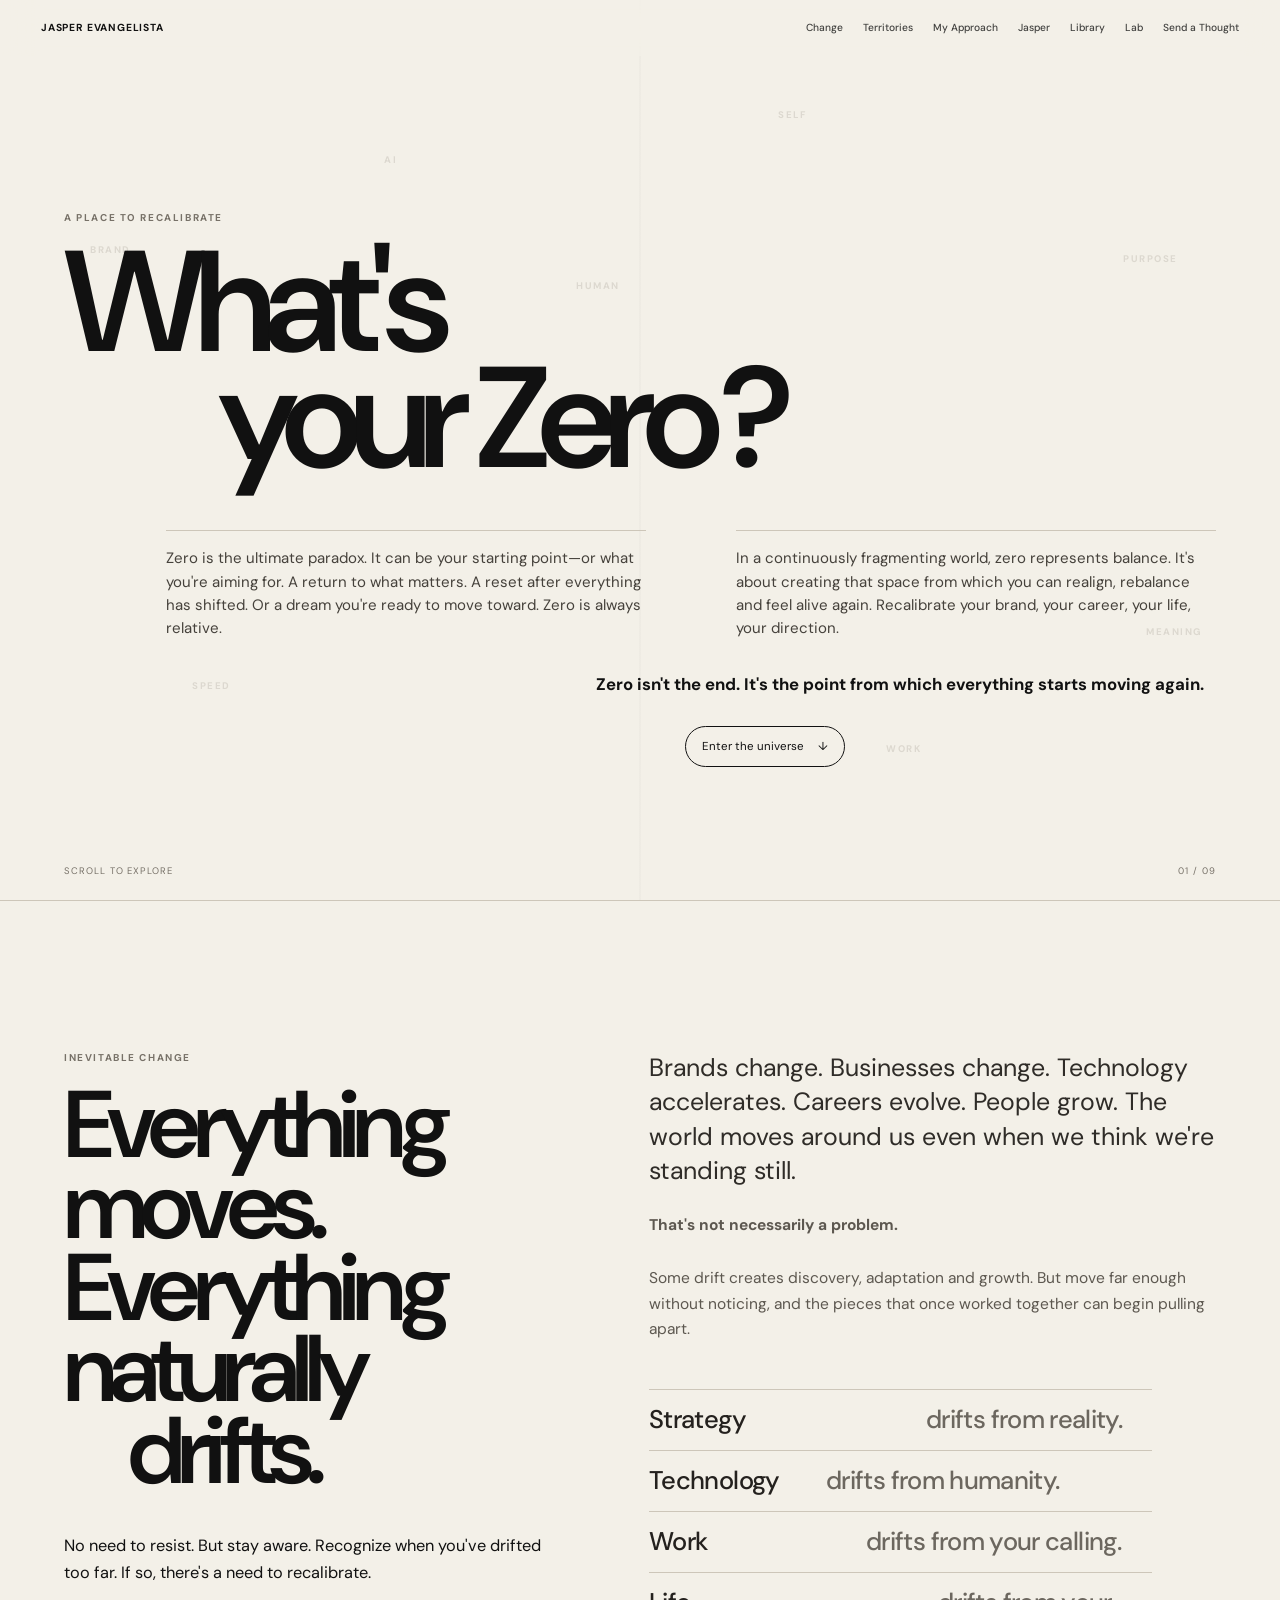
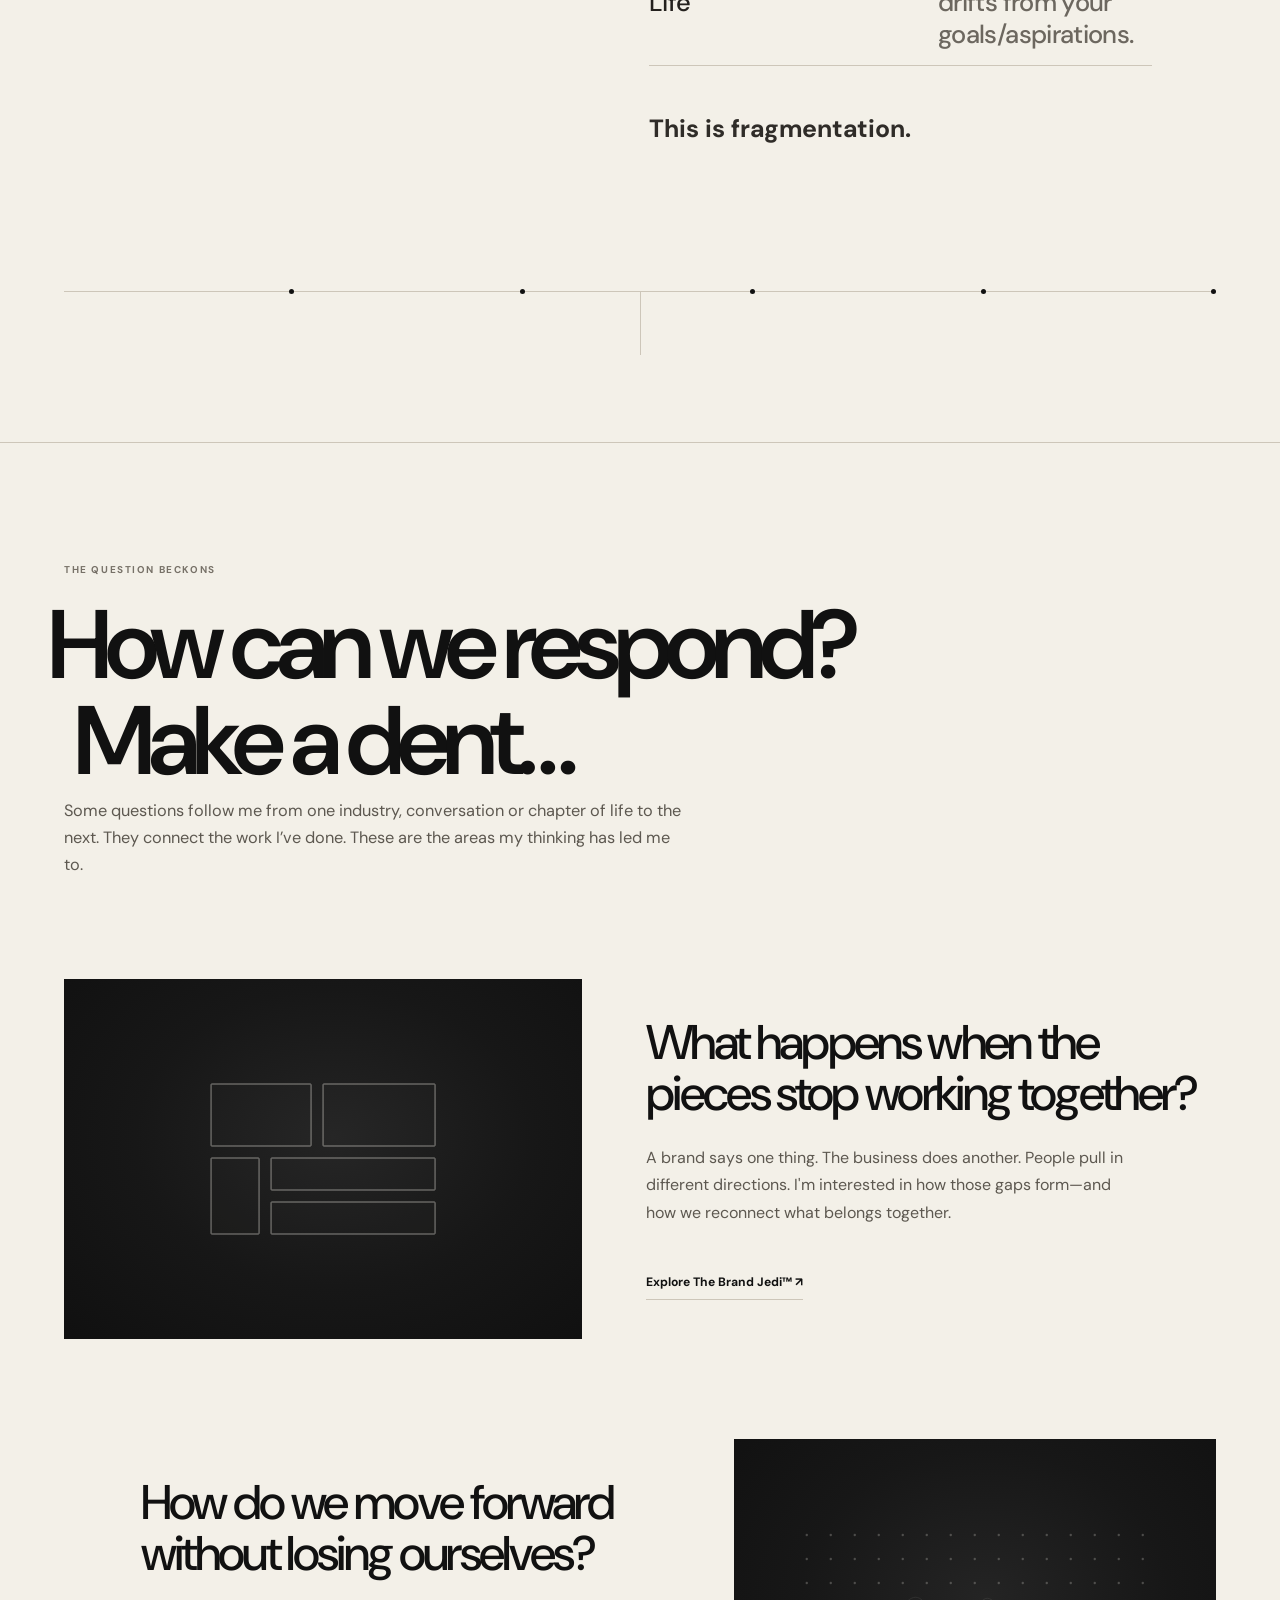
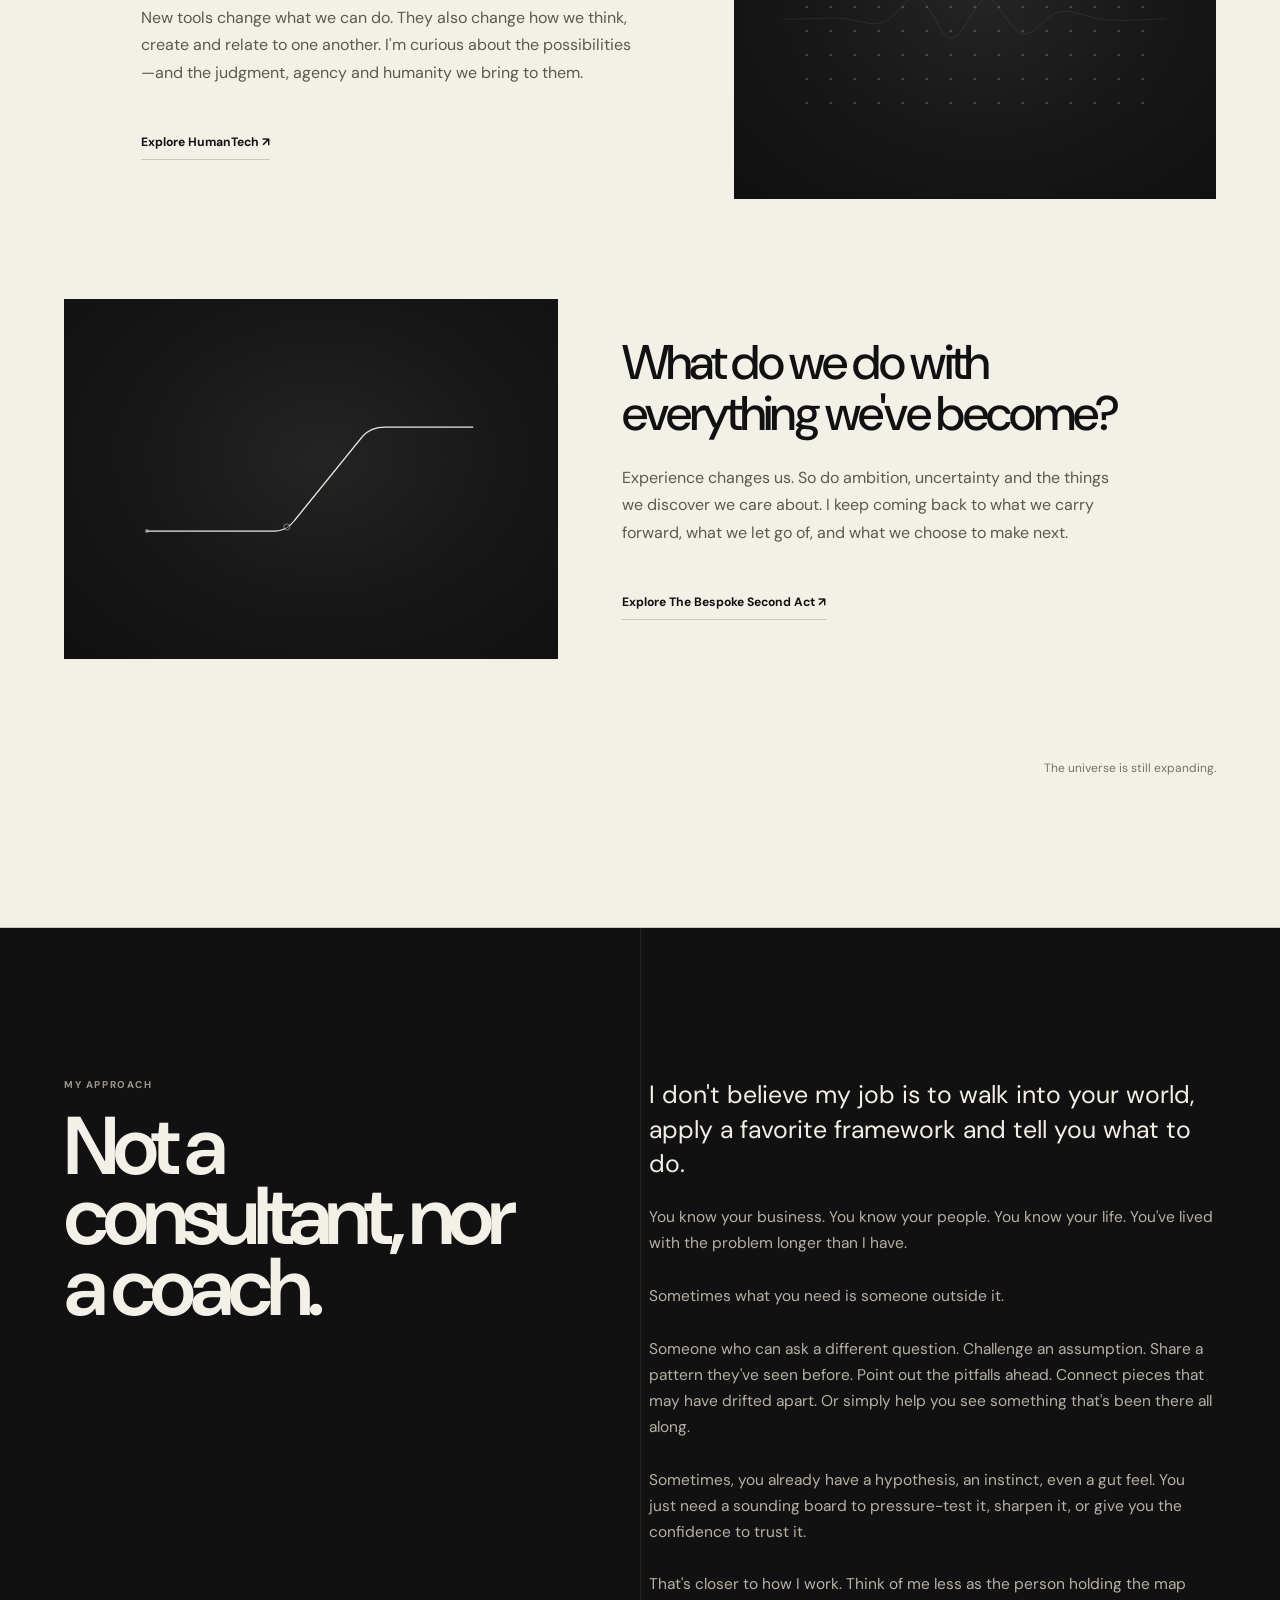
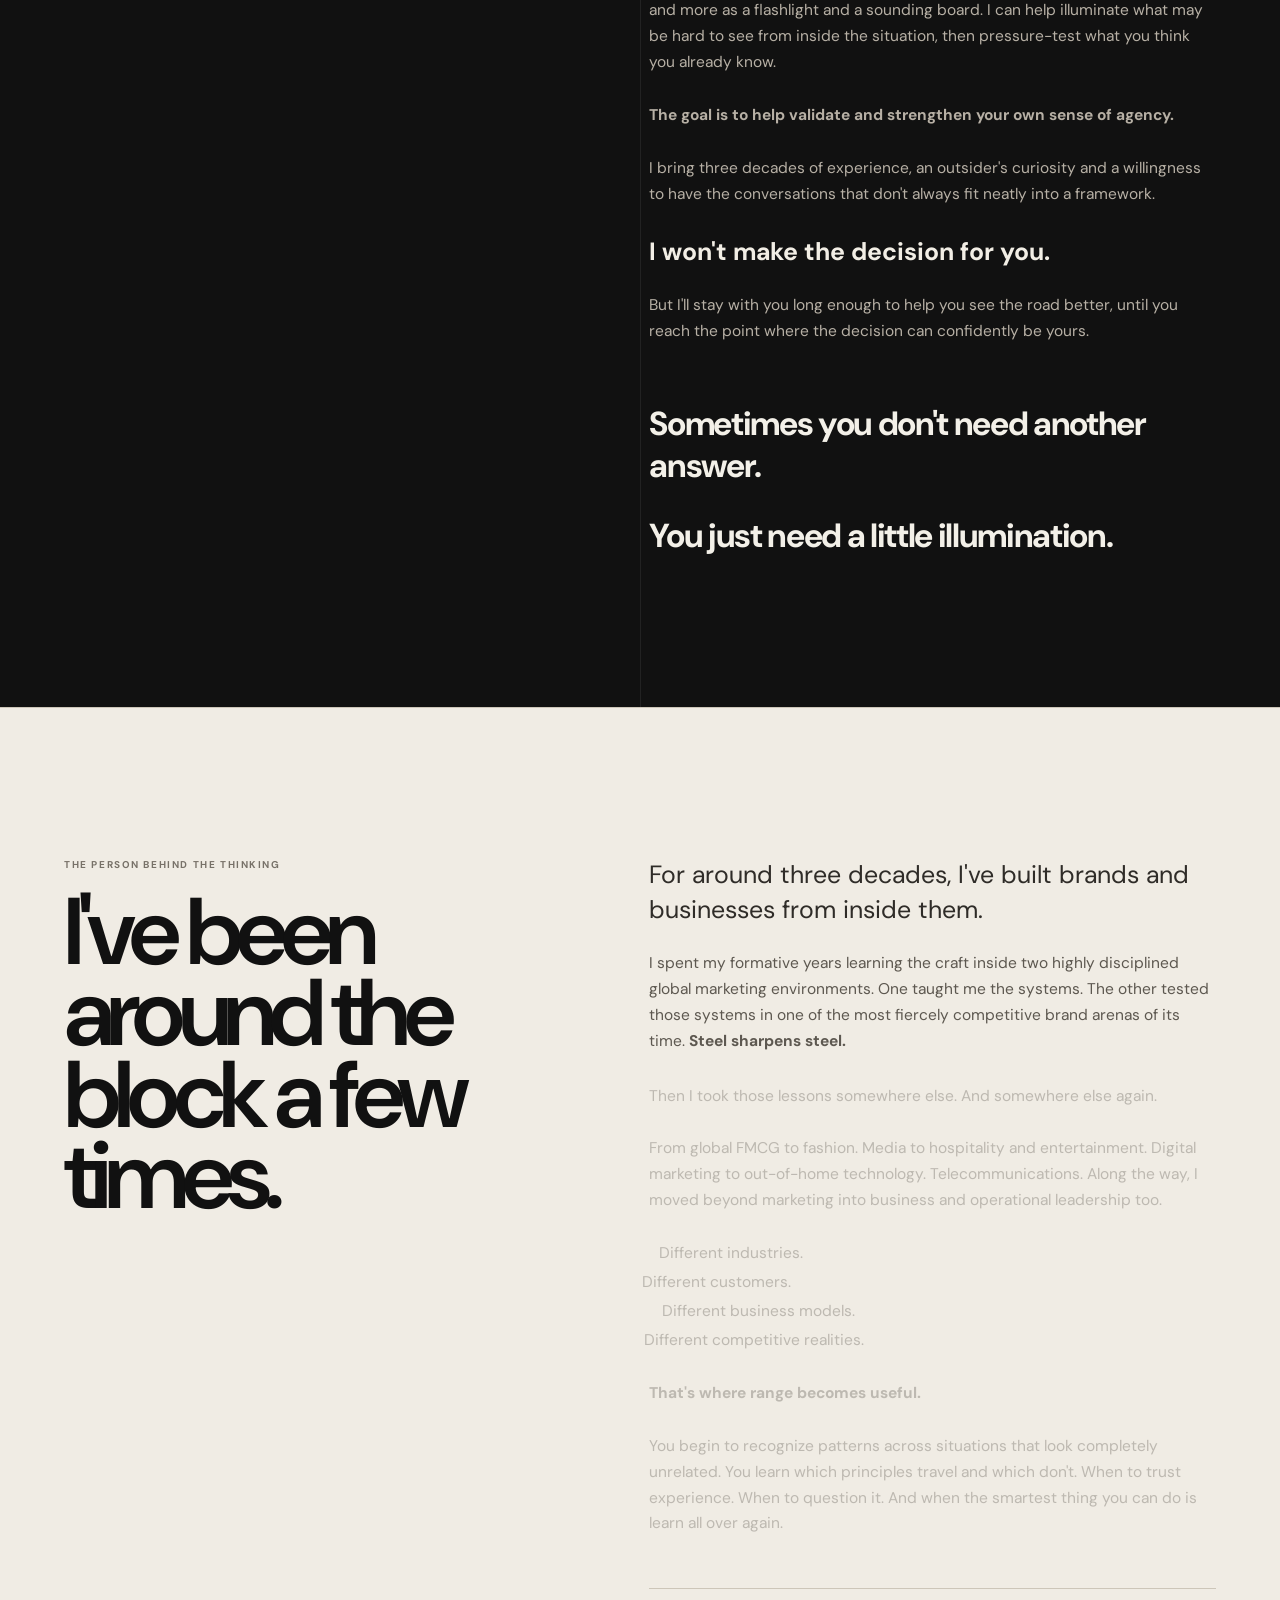
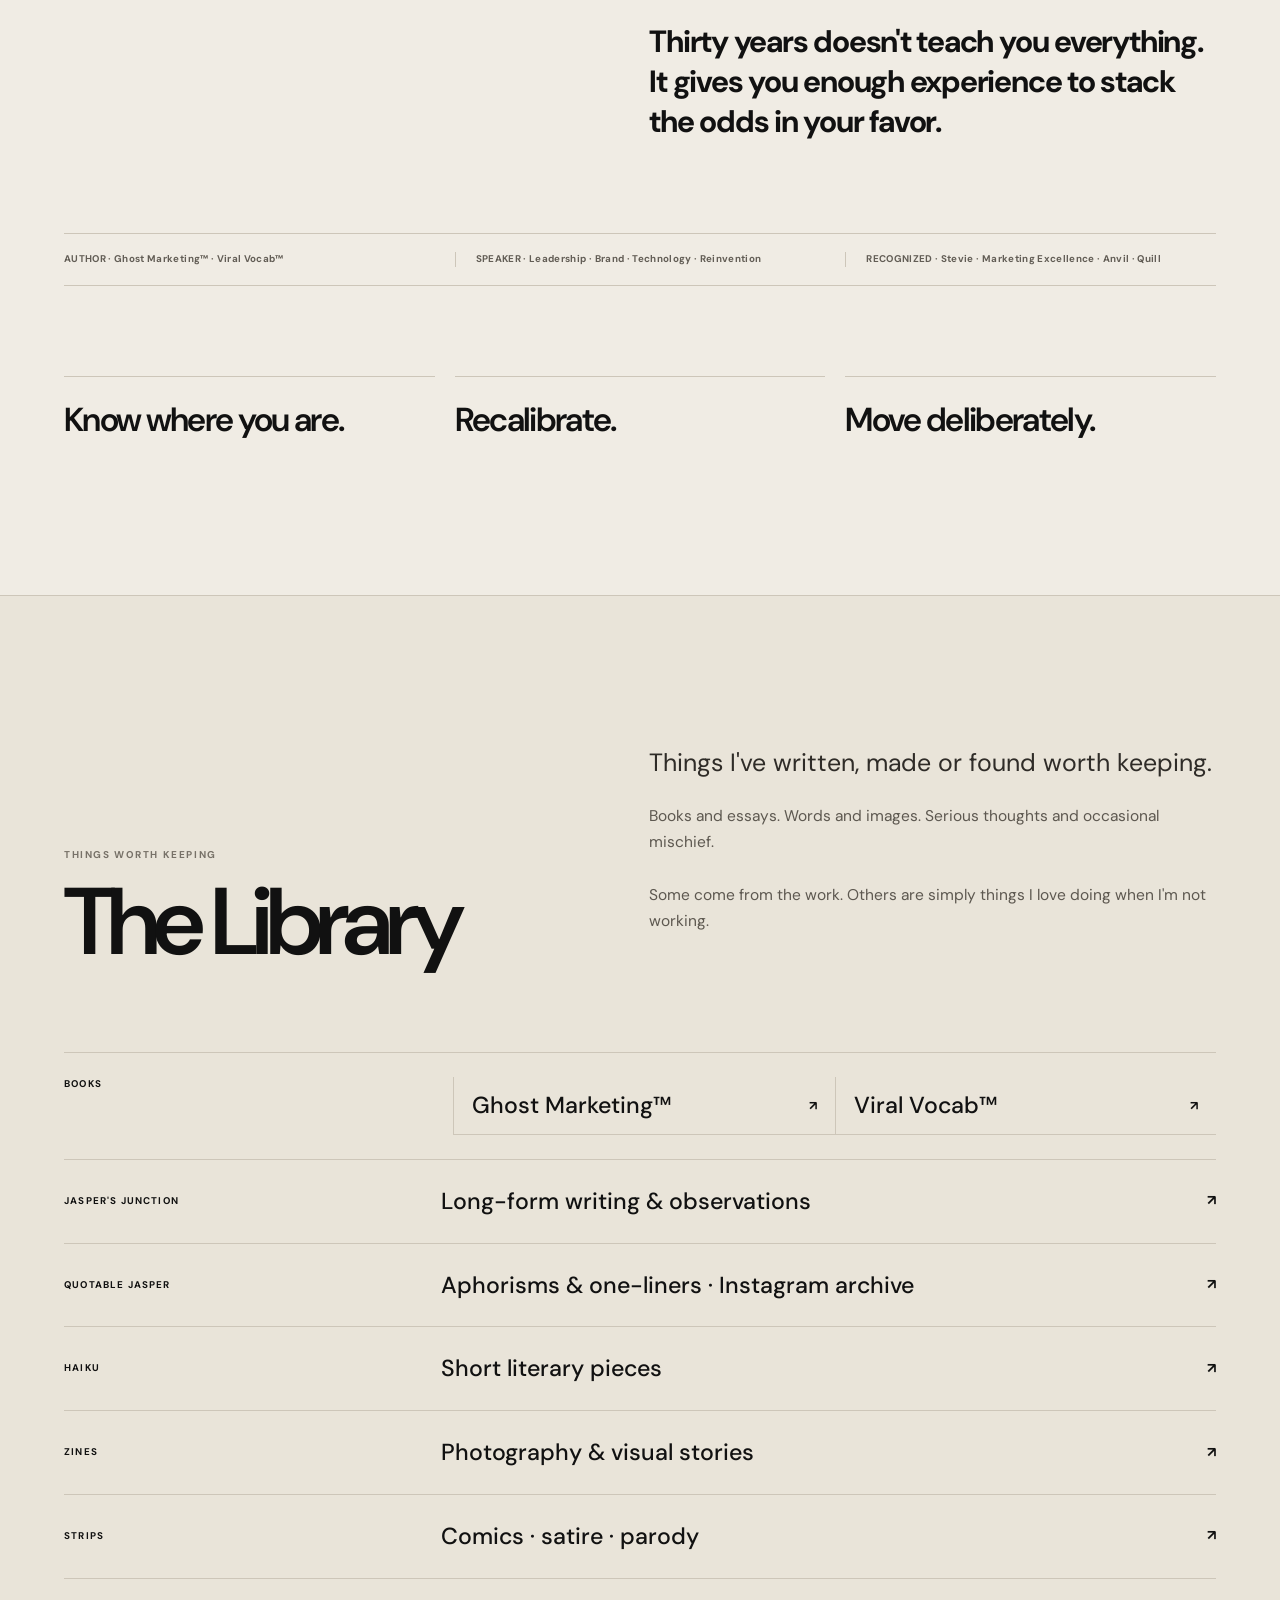
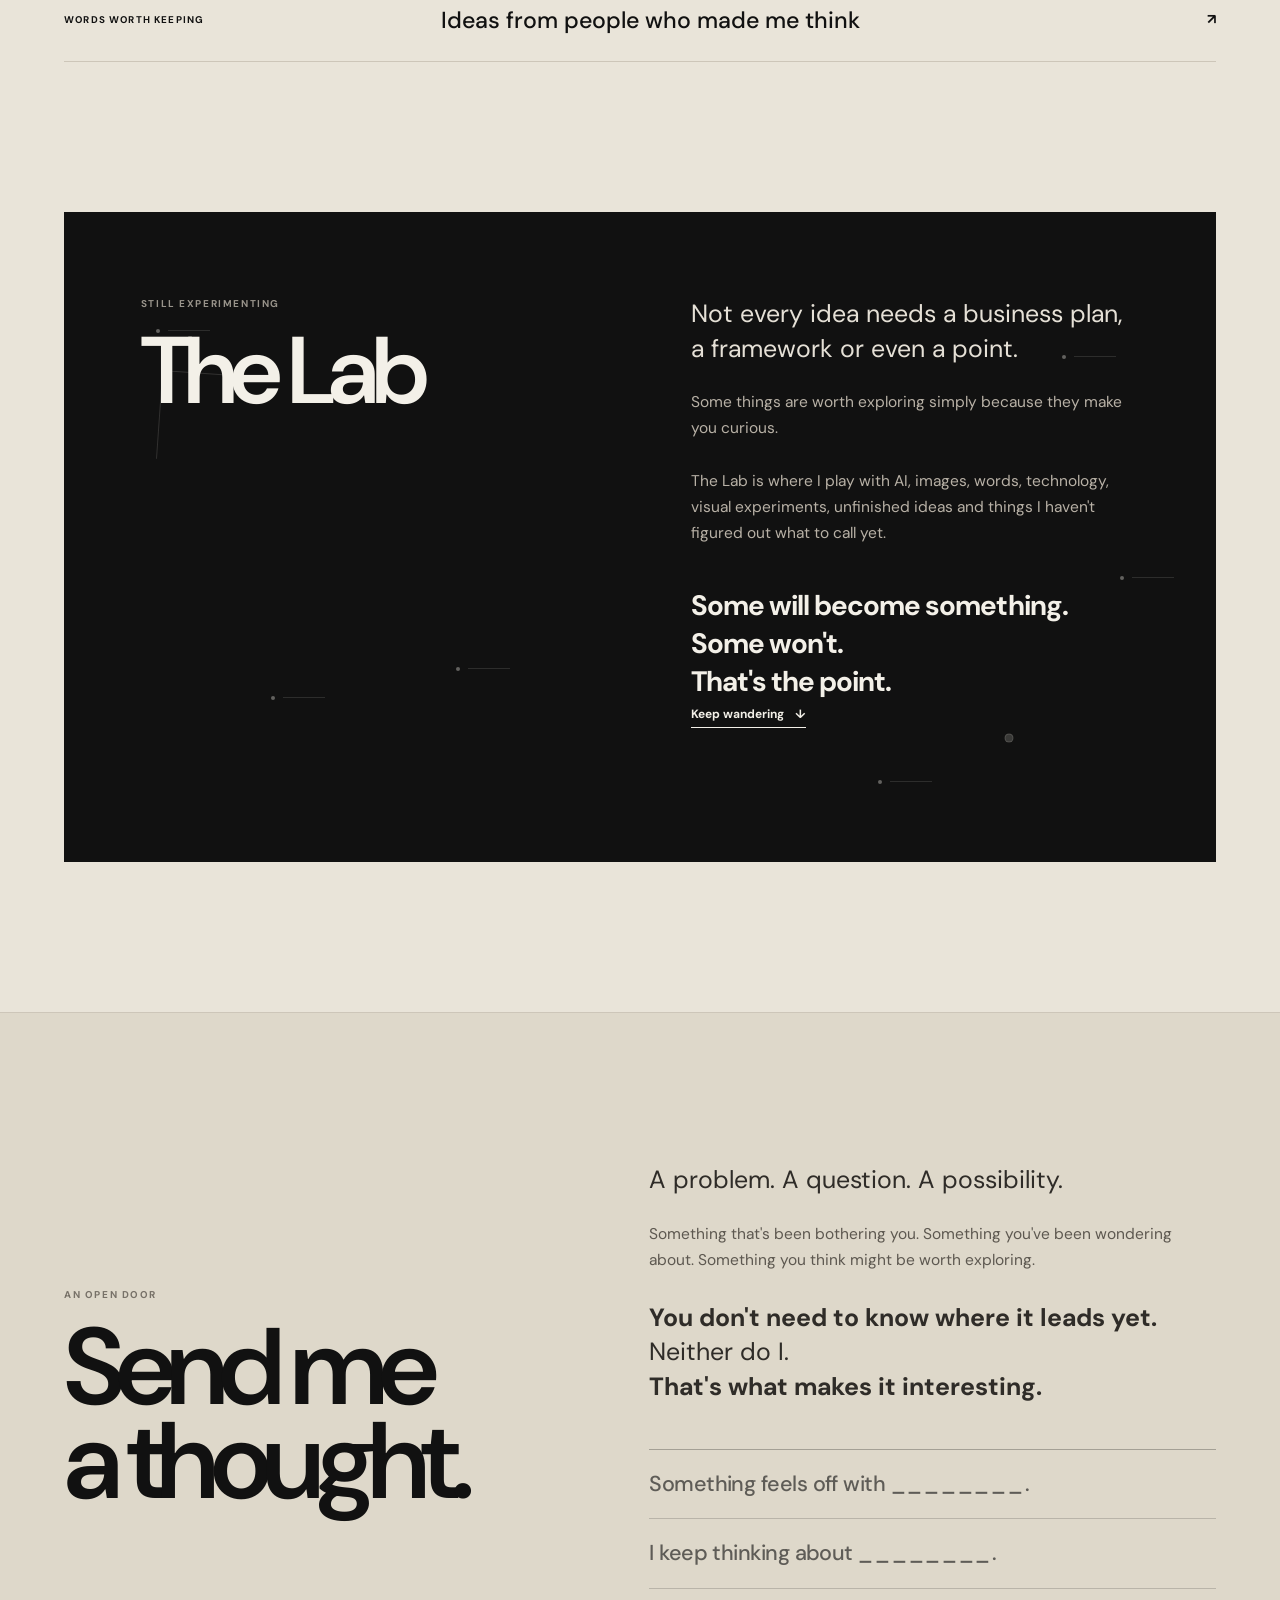
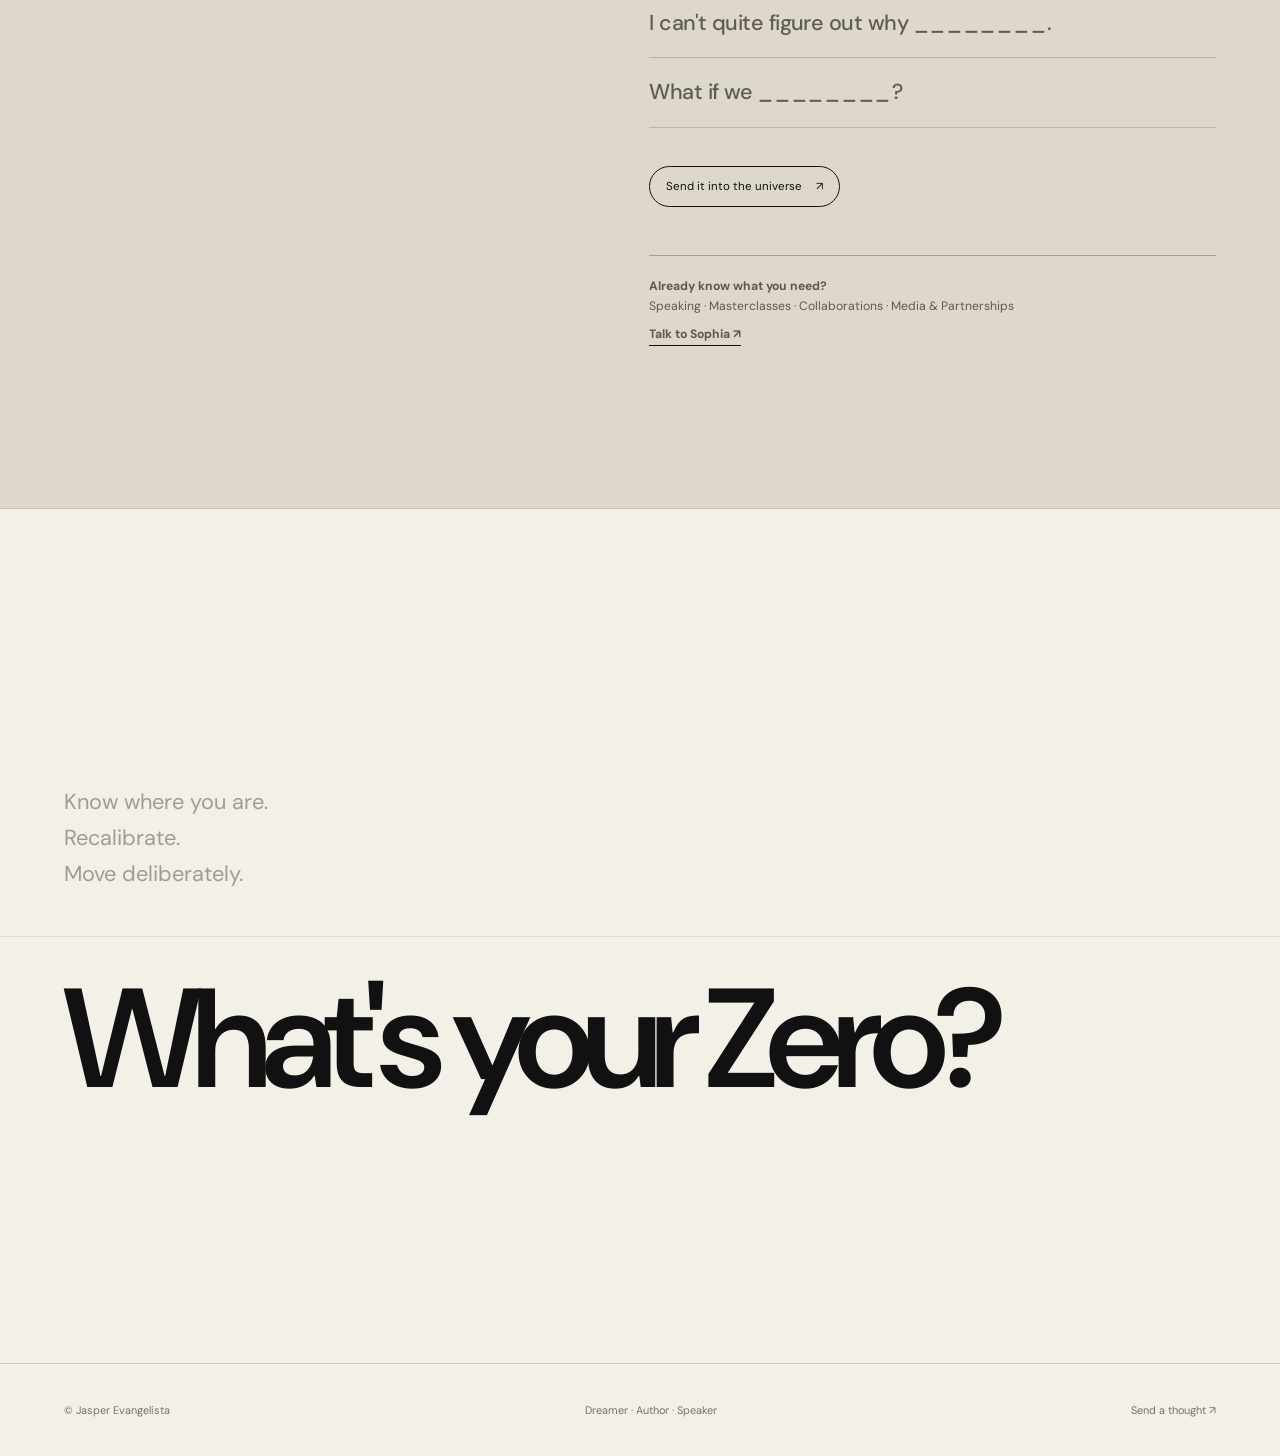
==== commit 1673ff47: "Replace portal visuals with ambient alignment, signal, and trajectory studies" ====
--- a/index.html
+++ b/index.html
@@ -6,6 +6,7 @@
 <meta name="theme-color" content="#f3f0e8">
 <title>Jasper Evangelista — The Universe</title>
 <link rel="stylesheet" href="css/style.css?v=37">
+<link rel="stylesheet" href="css/portals.css?v=20261002-1">
 </head>
 <body>
 <header class="site-nav">
@@ -23,9 +24,9 @@
 
 <section id="worlds" class="section worlds-section curiosity-section"><div class="section-inner"><p class="eyebrow">The question beckons</p><h2><span>How can we respond?</span><br><span>Make a dent…</span></h2><p class="section-intro">Some questions follow me from one industry, conversation or chapter of life to the next. They connect the work I’ve done. These are the areas my thinking has led me to.</p>
 <div class="world-portals">
-<article class="world-portal portal-brand"><div class="portal-scene" aria-hidden="true"><div class="scene-grid"></div></div><div class="portal-copy"><h3>What happens when the pieces stop working together?</h3><p>A brand says one thing. The business does another. People pull in different directions. I'm interested in how those gaps form—and how we reconnect what belongs together.</p><a class="doorway-link" href="https://thebrandjedi.com" target="_blank" rel="noopener">Explore The Brand Jedi™ ↗</a></div></article>
-<article class="world-portal portal-tech"><div class="portal-scene" aria-hidden="true"><div class="scene-orbit orbit-one"></div><div class="scene-orbit orbit-two"></div></div><div class="portal-copy"><h3>How do we move forward without losing ourselves?</h3><p>New tools change what we can do. They also change how we think, create and relate to one another. I'm curious about the possibilities—and the judgment, agency and humanity we bring to them.</p><a class="doorway-link" href="https://humantech.ph" target="_blank" rel="noopener">Explore HumanTech ↗</a></div></article>
-<article class="world-portal portal-self"><div class="portal-scene" aria-hidden="true"><div class="scene-sun"></div><div class="scene-horizon"></div></div><div class="portal-copy"><h3>What do we do with everything we've become?</h3><p>Experience changes us. So do ambition, uncertainty and the things we discover we care about. I keep coming back to what we carry forward, what we let go of, and what we choose to make next.</p><a class="doorway-link" href="https://genxplore.com" target="_blank" rel="noopener">Explore The Bespoke Second Act ↗</a></div></article>
+<article class="world-portal portal-brand"><div class="portal-scene" aria-hidden="true"><svg class="portal-art" viewBox="0 0 480 360" fill="none" aria-hidden="true" focusable="false"><rect class="alignment-fragment fragment-1" x="128" y="105" width="100" height="62" rx=".5"/><rect class="alignment-fragment fragment-2" x="240" y="105" width="112" height="62" rx=".5"/><rect class="alignment-fragment fragment-3" x="128" y="179" width="48" height="76" rx=".5"/><rect class="alignment-fragment fragment-4" x="188" y="179" width="164" height="32" rx=".5"/><rect class="alignment-fragment fragment-5" x="188" y="223" width="164" height="32" rx=".5"/></svg></div><div class="portal-copy"><h3>What happens when the pieces stop working together?</h3><p>A brand says one thing. The business does another. People pull in different directions. I'm interested in how those gaps form—and how we reconnect what belongs together.</p><a class="doorway-link" href="https://thebrandjedi.com" target="_blank" rel="noopener">Explore The Brand Jedi™ ↗</a></div></article>
+<article class="world-portal portal-tech"><div class="portal-scene" aria-hidden="true"><svg class="portal-art" viewBox="0 0 480 360" fill="none" aria-hidden="true" focusable="false"><g class="signal-column" style="--signal-delay:-8.00s;--signal-shift:-8px"><circle cx="72" cy="96" r="1.2"/><circle cx="72" cy="120" r="1.2"/><circle cx="72" cy="144" r="1.2"/><circle cx="72" cy="168" r="1.2"/><circle cx="72" cy="192" r="1.2"/><circle cx="72" cy="216" r="1.2"/><circle cx="72" cy="240" r="1.2"/><circle cx="72" cy="264" r="1.2"/></g><g class="signal-column" style="--signal-delay:-7.62s;--signal-shift:5px"><circle cx="96" cy="96" r="1.2"/><circle cx="96" cy="120" r="1.2"/><circle cx="96" cy="144" r="1.2"/><circle cx="96" cy="168" r="1.2"/><circle cx="96" cy="192" r="1.2"/><circle cx="96" cy="216" r="1.2"/><circle cx="96" cy="240" r="1.2"/><circle cx="96" cy="264" r="1.2"/></g><g class="signal-column" style="--signal-delay:-7.24s;--signal-shift:-3px"><circle cx="120" cy="96" r="1.2"/><circle cx="120" cy="120" r="1.2"/><circle cx="120" cy="144" r="1.2"/><circle cx="120" cy="168" r="1.2"/><circle cx="120" cy="192" r="1.2"/><circle cx="120" cy="216" r="1.2"/><circle cx="120" cy="240" r="1.2"/><circle cx="120" cy="264" r="1.2"/></g><g class="signal-column" style="--signal-delay:-6.86s;--signal-shift:-8px"><circle cx="144" cy="96" r="1.2"/><circle cx="144" cy="120" r="1.2"/><circle cx="144" cy="144" r="1.2"/><circle cx="144" cy="168" r="1.2"/><circle cx="144" cy="192" r="1.2"/><circle cx="144" cy="216" r="1.2"/><circle cx="144" cy="240" r="1.2"/><circle cx="144" cy="264" r="1.2"/></g><g class="signal-column" style="--signal-delay:-6.48s;--signal-shift:5px"><circle cx="168" cy="96" r="1.2"/><circle cx="168" cy="120" r="1.2"/><circle cx="168" cy="144" r="1.2"/><circle cx="168" cy="168" r="1.2"/><circle cx="168" cy="192" r="1.2"/><circle cx="168" cy="216" r="1.2"/><circle cx="168" cy="240" r="1.2"/><circle cx="168" cy="264" r="1.2"/></g><g class="signal-column" style="--signal-delay:-6.10s;--signal-shift:-3px"><circle cx="192" cy="96" r="1.2"/><circle cx="192" cy="120" r="1.2"/><circle cx="192" cy="144" r="1.2"/><circle cx="192" cy="168" r="1.2"/><circle cx="192" cy="192" r="1.2"/><circle cx="192" cy="216" r="1.2"/><circle cx="192" cy="240" r="1.2"/><circle cx="192" cy="264" r="1.2"/></g><g class="signal-column" style="--signal-delay:-5.72s;--signal-shift:-8px"><circle cx="216" cy="96" r="1.2"/><circle cx="216" cy="120" r="1.2"/><circle cx="216" cy="144" r="1.2"/><circle cx="216" cy="168" r="1.2"/><circle cx="216" cy="192" r="1.2"/><circle cx="216" cy="216" r="1.2"/><circle cx="216" cy="240" r="1.2"/><circle cx="216" cy="264" r="1.2"/></g><g class="signal-column" style="--signal-delay:-5.34s;--signal-shift:5px"><circle cx="240" cy="96" r="1.2"/><circle cx="240" cy="120" r="1.2"/><circle cx="240" cy="144" r="1.2"/><circle cx="240" cy="168" r="1.2"/><circle cx="240" cy="192" r="1.2"/><circle cx="240" cy="216" r="1.2"/><circle cx="240" cy="240" r="1.2"/><circle cx="240" cy="264" r="1.2"/></g><g class="signal-column" style="--signal-delay:-4.96s;--signal-shift:-3px"><circle cx="264" cy="96" r="1.2"/><circle cx="264" cy="120" r="1.2"/><circle cx="264" cy="144" r="1.2"/><circle cx="264" cy="168" r="1.2"/><circle cx="264" cy="192" r="1.2"/><circle cx="264" cy="216" r="1.2"/><circle cx="264" cy="240" r="1.2"/><circle cx="264" cy="264" r="1.2"/></g><g class="signal-column" style="--signal-delay:-4.58s;--signal-shift:-8px"><circle cx="288" cy="96" r="1.2"/><circle cx="288" cy="120" r="1.2"/><circle cx="288" cy="144" r="1.2"/><circle cx="288" cy="168" r="1.2"/><circle cx="288" cy="192" r="1.2"/><circle cx="288" cy="216" r="1.2"/><circle cx="288" cy="240" r="1.2"/><circle cx="288" cy="264" r="1.2"/></g><g class="signal-column" style="--signal-delay:-4.20s;--signal-shift:5px"><circle cx="312" cy="96" r="1.2"/><circle cx="312" cy="120" r="1.2"/><circle cx="312" cy="144" r="1.2"/><circle cx="312" cy="168" r="1.2"/><circle cx="312" cy="192" r="1.2"/><circle cx="312" cy="216" r="1.2"/><circle cx="312" cy="240" r="1.2"/><circle cx="312" cy="264" r="1.2"/></g><g class="signal-column" style="--signal-delay:-3.82s;--signal-shift:-3px"><circle cx="336" cy="96" r="1.2"/><circle cx="336" cy="120" r="1.2"/><circle cx="336" cy="144" r="1.2"/><circle cx="336" cy="168" r="1.2"/><circle cx="336" cy="192" r="1.2"/><circle cx="336" cy="216" r="1.2"/><circle cx="336" cy="240" r="1.2"/><circle cx="336" cy="264" r="1.2"/></g><g class="signal-column" style="--signal-delay:-3.44s;--signal-shift:-8px"><circle cx="360" cy="96" r="1.2"/><circle cx="360" cy="120" r="1.2"/><circle cx="360" cy="144" r="1.2"/><circle cx="360" cy="168" r="1.2"/><circle cx="360" cy="192" r="1.2"/><circle cx="360" cy="216" r="1.2"/><circle cx="360" cy="240" r="1.2"/><circle cx="360" cy="264" r="1.2"/></g><g class="signal-column" style="--signal-delay:-3.06s;--signal-shift:5px"><circle cx="384" cy="96" r="1.2"/><circle cx="384" cy="120" r="1.2"/><circle cx="384" cy="144" r="1.2"/><circle cx="384" cy="168" r="1.2"/><circle cx="384" cy="192" r="1.2"/><circle cx="384" cy="216" r="1.2"/><circle cx="384" cy="240" r="1.2"/><circle cx="384" cy="264" r="1.2"/></g><g class="signal-column" style="--signal-delay:-2.68s;--signal-shift:-3px"><circle cx="408" cy="96" r="1.2"/><circle cx="408" cy="120" r="1.2"/><circle cx="408" cy="144" r="1.2"/><circle cx="408" cy="168" r="1.2"/><circle cx="408" cy="192" r="1.2"/><circle cx="408" cy="216" r="1.2"/><circle cx="408" cy="240" r="1.2"/><circle cx="408" cy="264" r="1.2"/></g><path class="signal-trace" d="M48 180 C88 180 94 178 112 180 S143 191 158 177 S180 146 195 171 S214 214 233 182 S254 154 272 180 S297 193 313 179 S345 177 366 180 S407 180 432 180"/><path class="signal-pulse" pathLength="100" d="M48 180 C88 180 94 178 112 180 S143 191 158 177 S180 146 195 171 S214 214 233 182 S254 154 272 180 S297 193 313 179 S345 177 366 180 S407 180 432 180"/></svg></div><div class="portal-copy"><h3>How do we move forward without losing ourselves?</h3><p>New tools change what we can do. They also change how we think, create and relate to one another. I'm curious about the possibilities—and the judgment, agency and humanity we bring to them.</p><a class="doorway-link" href="https://humantech.ph" target="_blank" rel="noopener">Explore HumanTech ↗</a></div></article>
+<article class="world-portal portal-self"><div class="portal-scene" aria-hidden="true"><svg class="portal-art" viewBox="0 0 480 360" fill="none" aria-hidden="true" focusable="false"><path class="trajectory-guide" d="M76 232 H204 Q216 232 224 221 L292 137 Q300 128 314 128 H402"/><path class="trajectory-line" pathLength="100" d="M76 232 H204 Q216 232 224 221 L292 137 Q300 128 314 128 H402"/><circle class="trajectory-pivot" cx="216" cy="228" r="3"/><circle class="trajectory-origin" cx="76" cy="232" r="2"/></svg></div><div class="portal-copy"><h3>What do we do with everything we've become?</h3><p>Experience changes us. So do ambition, uncertainty and the things we discover we care about. I keep coming back to what we carry forward, what we let go of, and what we choose to make next.</p><a class="doorway-link" href="https://genxplore.com" target="_blank" rel="noopener">Explore The Bespoke Second Act ↗</a></div></article>
 </div><div class="territory-close"><span>The universe is still expanding.</span></div></div></section>
 
 <section id="approach" class="section stance-section"><div class="section-inner stance-inner"><div><p class="eyebrow">My Approach</p><h2>Not a consultant, nor a coach.</h2></div><div><p class="big-copy">I don't believe my job is to walk into your world, apply a favorite framework and tell you what to do.</p><p class="copy">You know your business. You know your people. You know your life. You've lived with the problem longer than I have.</p><p class="copy">Sometimes what you need is someone outside it.</p><p class="copy">Someone who can ask a different question. Challenge an assumption. Share a pattern they've seen before. Point out the pitfalls ahead. Connect pieces that may have drifted apart. Or simply help you see something that's been there all along.</p><p class="copy">Sometimes, you already have a hypothesis, an instinct, even a gut feel. You just need a sounding board to pressure-test it, sharpen it, or give you the confidence to trust it.</p><p class="copy">That's closer to how I work. Think of me less as the person holding the map and more as a flashlight and a sounding board. I can help illuminate what may be hard to see from inside the situation, then pressure-test what you think you already know.</p><p class="copy"><strong>The goal is to help validate and strengthen your own sense of agency.</strong></p><p class="copy">I bring three decades of experience, an outsider's curiosity and a willingness to have the conversations that don't always fit neatly into a framework.</p><p class="big-copy"><strong>I won't make the decision for you.</strong></p><p class="copy">But I'll stay with you long enough to help you see the road better, until you reach the point where the decision can confidently be yours.</p><p class="illumination"><strong><span>Sometimes you don't need another answer.</span> <span>You just need a little illumination.</span></strong></p></div></div></section>
@@ -43,6 +44,6 @@
 <section class="section closing"><div class="section-inner closing-inner"><p class="operating-close">Know where you are.<br>Recalibrate.<br>Move deliberately.</p><h2>What's your Zero?</h2></div></section>
 </main>
 <footer class="site-footer"><span>© Jasper Evangelista</span><span>Dreamer · Author · Speaker</span><a href="#thought">Send a thought ↗</a></footer>
-<script src="js/main.js?v=19"></script>
+<script src="js/main.js?v=20"></script>
 </body>
 </html>
--- a/css/portals.css
+++ b/css/portals.css
@@ -0,0 +1,62 @@
+/* Ambient portal studies. All geometry stays inside the existing scene boxes. */
+.world-portal .portal-scene{background:radial-gradient(ellipse at 52% 44%,#242424 0,#171717 52%,#101010 100%)}
+.portal-art{position:absolute;inset:0;width:100%;height:100%;color:#e5e2db}
+.portal-art path,.portal-art rect{vector-effect:non-scaling-stroke}
+
+/* Five independent planes resolve into one quiet editorial composition. */
+.alignment-fragment{stroke:currentColor;stroke-width:1;fill:currentColor;fill-opacity:.025;opacity:.55;transform-box:fill-box;transform-origin:center;animation:portal-align 18s cubic-bezier(.45,0,.3,1) infinite}
+.fragment-1{--x:-22px;--y:-13px;--r:-7deg}
+.fragment-2{--x:18px;--y:-8px;--r:5deg;animation-delay:-.45s}
+.fragment-3{--x:-15px;--y:18px;--r:6deg;animation-delay:-.2s}
+.fragment-4{--x:22px;--y:8px;--r:-4deg;animation-delay:-.6s}
+.fragment-5{--x:7px;--y:23px;--r:4deg;animation-delay:-.3s}
+@keyframes portal-align{
+  0%,100%{transform:translate(var(--x),var(--y)) rotate(var(--r));opacity:.42}
+  44%,62%{transform:translate(0,0) rotate(0);opacity:.76}
+}
+
+/* A single organic disturbance passes across an otherwise ordered dot field. */
+.signal-column{fill:currentColor;opacity:.25;animation:portal-signal-field 16s ease-in-out var(--signal-delay) infinite}
+.signal-trace{stroke:currentColor;stroke-width:.8;opacity:.1}
+.signal-pulse{stroke:currentColor;stroke-width:1.2;stroke-linecap:round;stroke-dasharray:24 100;stroke-dashoffset:24;opacity:0;animation:portal-signal-travel 16s linear -8s infinite}
+@keyframes portal-signal-field{
+  0%,7%,50%,100%{transform:translateY(0);opacity:.25}
+  19%{transform:translateY(var(--signal-shift));opacity:.55}
+  31%{transform:translateY(0);opacity:.3}
+}
+@keyframes portal-signal-travel{
+  0%{stroke-dashoffset:24;opacity:0}
+  10%{opacity:.75}
+  70%{opacity:.75}
+  82%,100%{stroke-dashoffset:-100;opacity:0}
+}
+
+/* A measured approach, a pause at the choice, then a new direction. */
+.trajectory-guide{stroke:currentColor;stroke-width:.8;opacity:.12}
+.trajectory-line{stroke:currentColor;stroke-width:1.25;stroke-linecap:round;stroke-dasharray:100;stroke-dashoffset:0;animation:portal-trajectory 20s linear infinite}
+.trajectory-pivot{fill:#171717;stroke:currentColor;stroke-width:1;opacity:.5;animation:portal-pivot 20s ease-in-out infinite}
+.trajectory-origin{fill:currentColor;opacity:.45}
+@keyframes portal-trajectory{
+  0%{stroke-dashoffset:100;opacity:0}
+  6%{stroke-dashoffset:100;opacity:.8}
+  34%,42%{stroke-dashoffset:61;opacity:.8}
+  76%,86%{stroke-dashoffset:0;opacity:.8}
+  96%,100%{stroke-dashoffset:0;opacity:0}
+}
+@keyframes portal-pivot{
+  0%,25%,96%,100%{opacity:.18}
+  34%,46%{opacity:.85}
+  76%,86%{opacity:.4}
+}
+
+/* The existing observer pauses elapsed time offscreen and in hidden tabs. */
+.portal-scene .portal-art *{animation-play-state:paused}
+.portal-scene.is-active .portal-art *{animation-play-state:running}
+@media(prefers-reduced-motion:reduce){
+  .portal-scene .portal-art *{animation:none!important}
+  .alignment-fragment{transform:none;opacity:.65}
+  .signal-column{transform:none}
+  .signal-trace{opacity:.55}
+  .signal-pulse{opacity:0}
+  .trajectory-line{stroke-dashoffset:0;opacity:.7}
+}
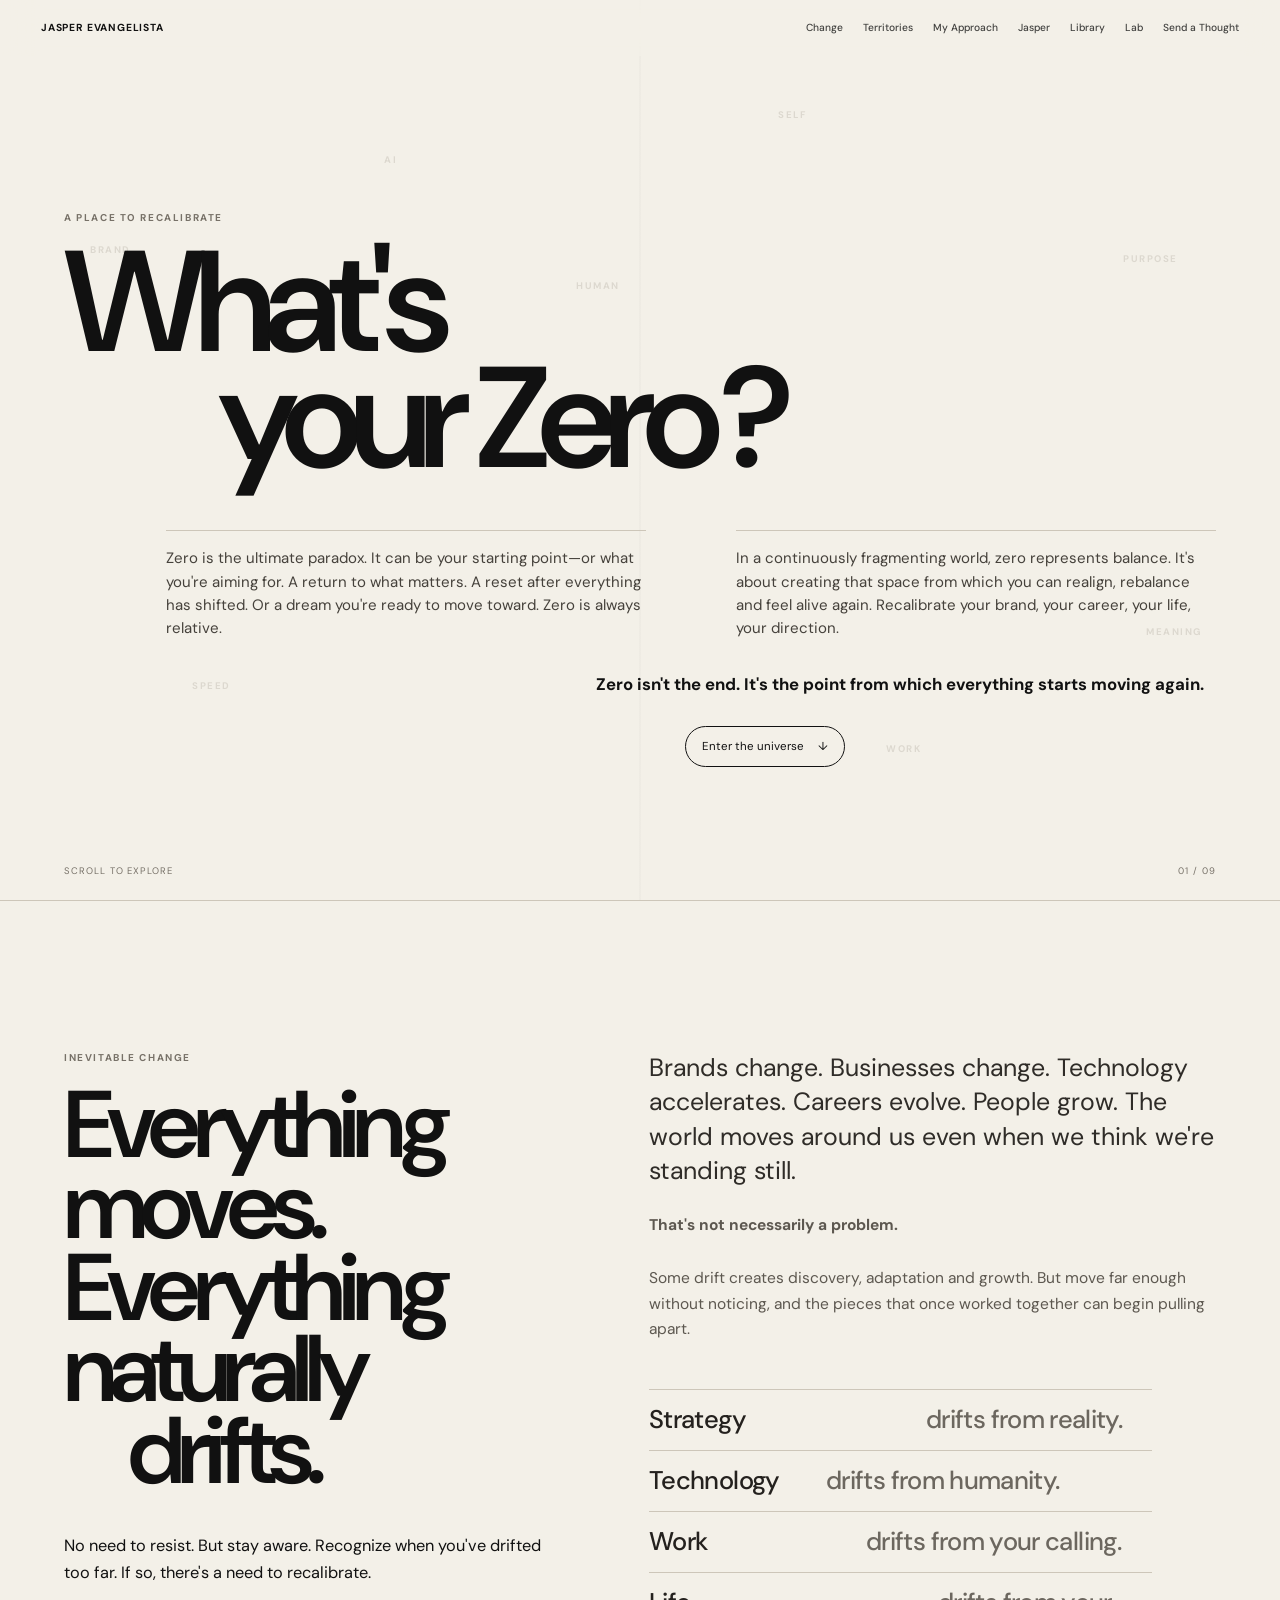
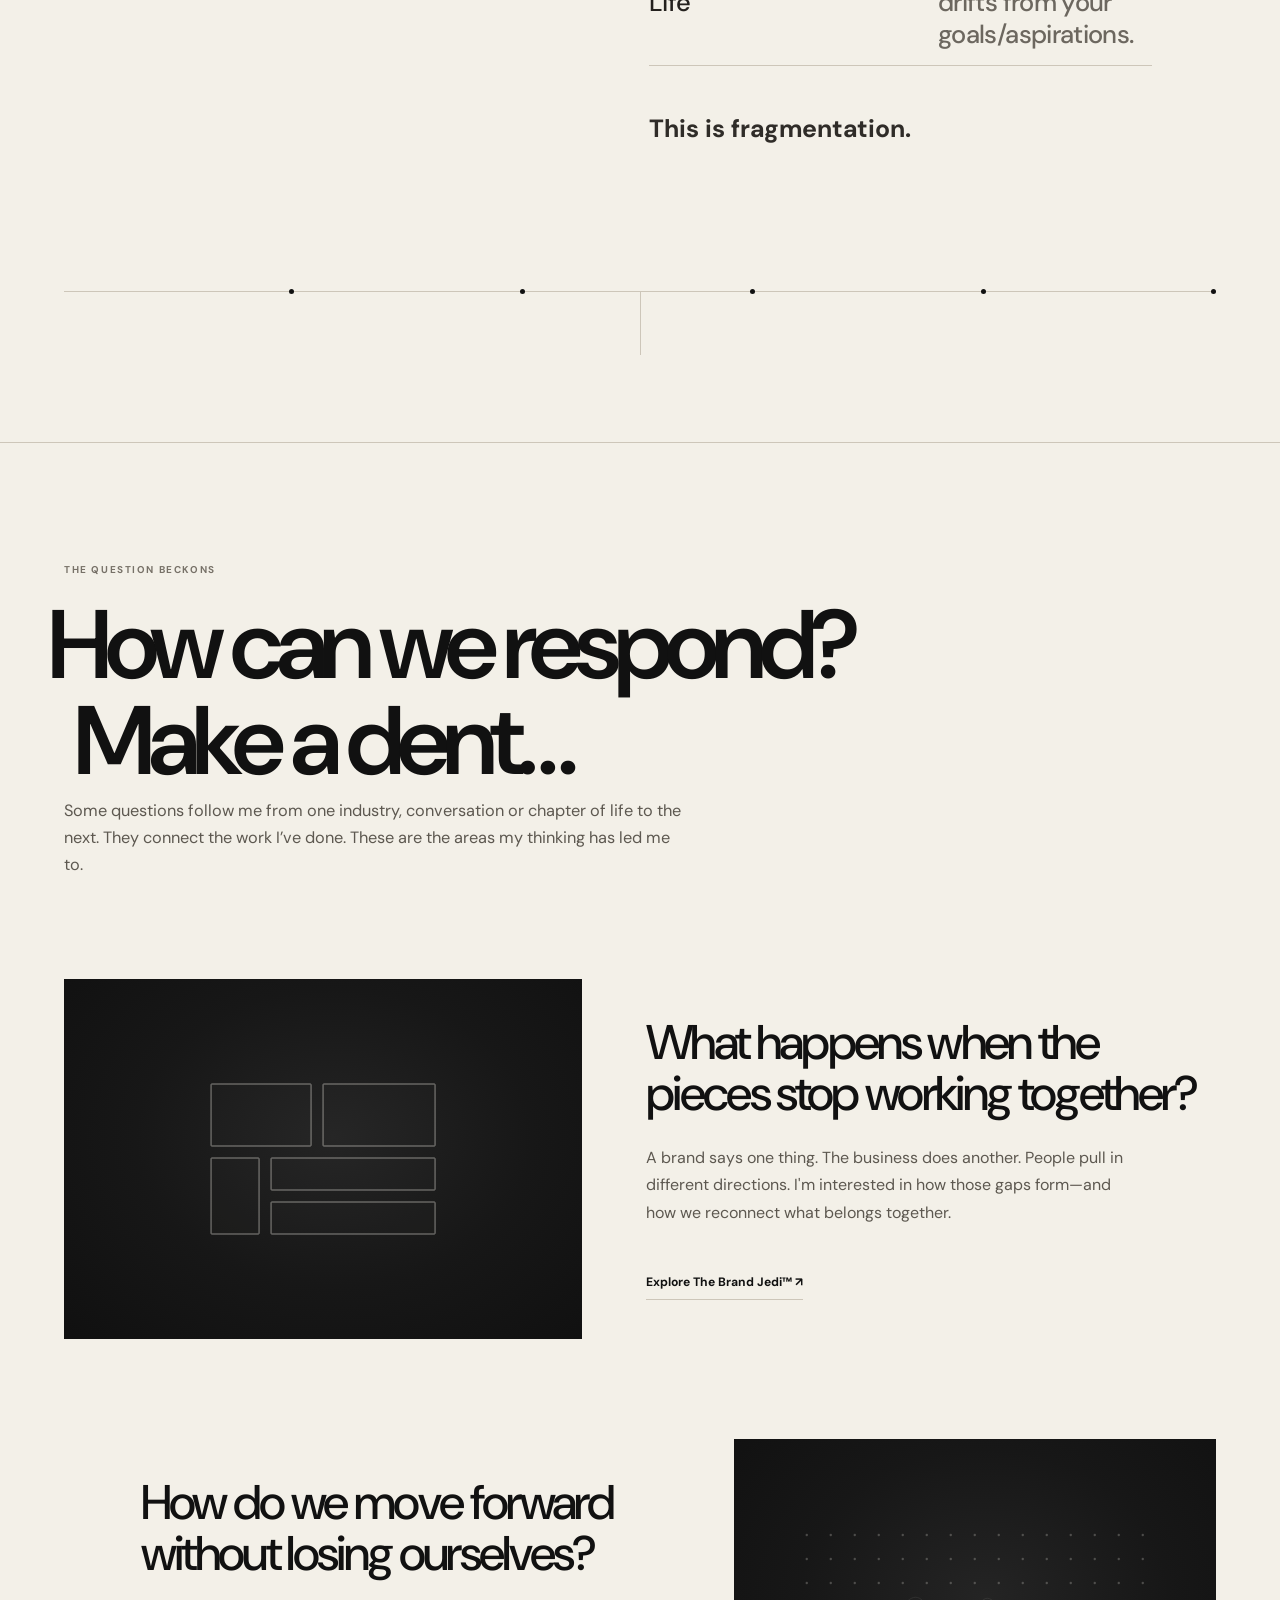
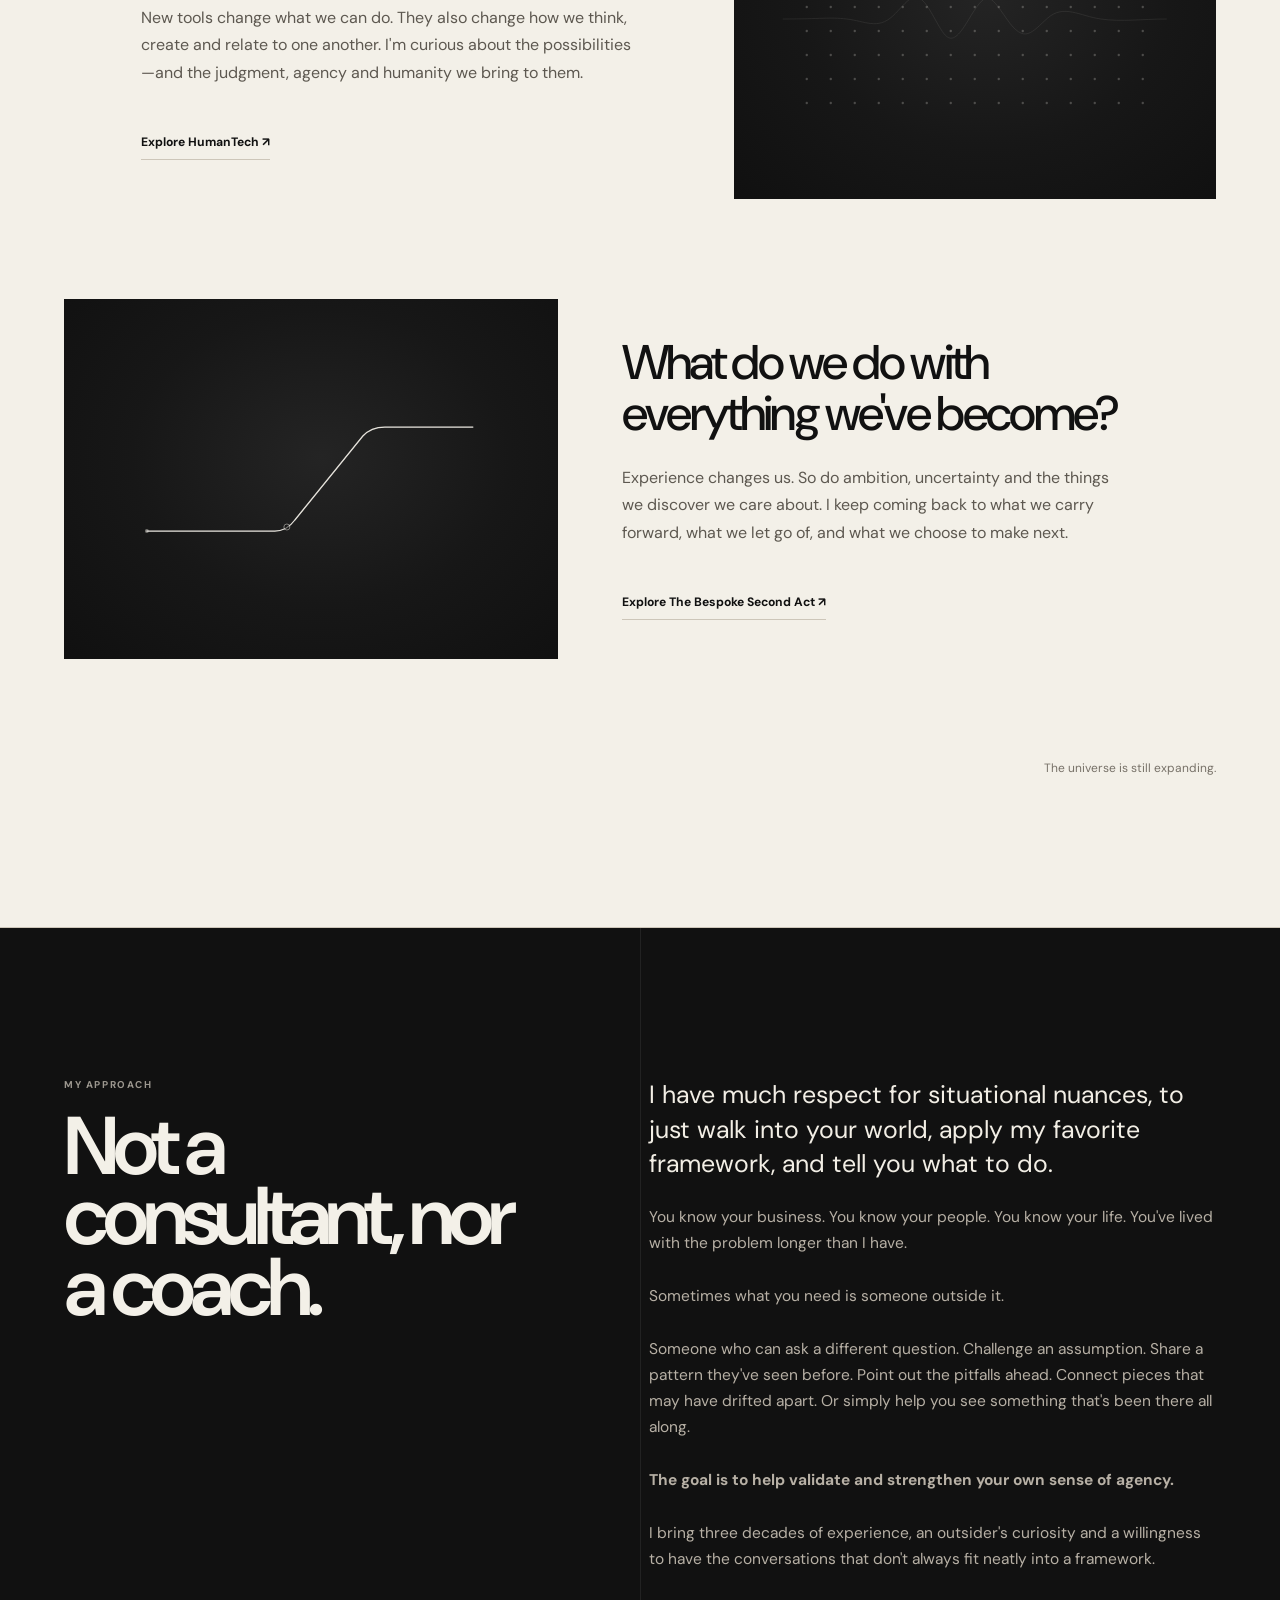
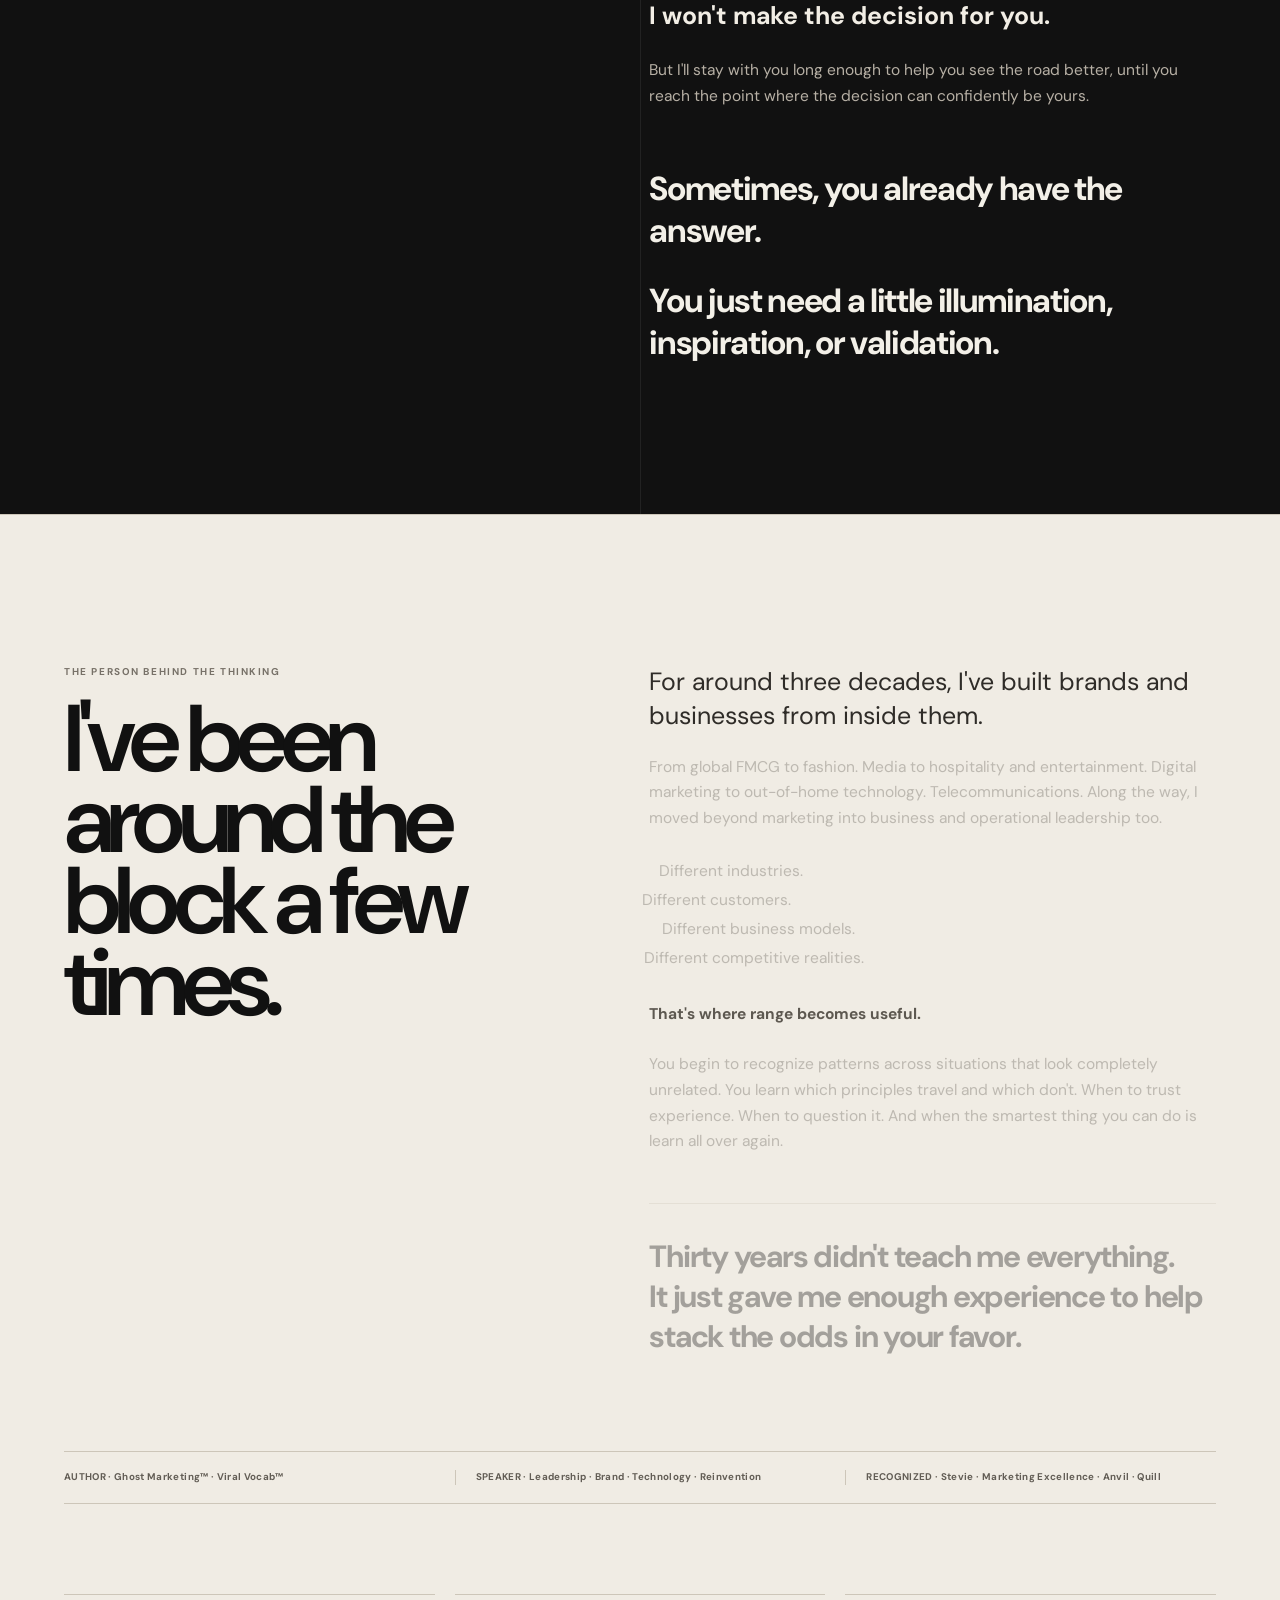
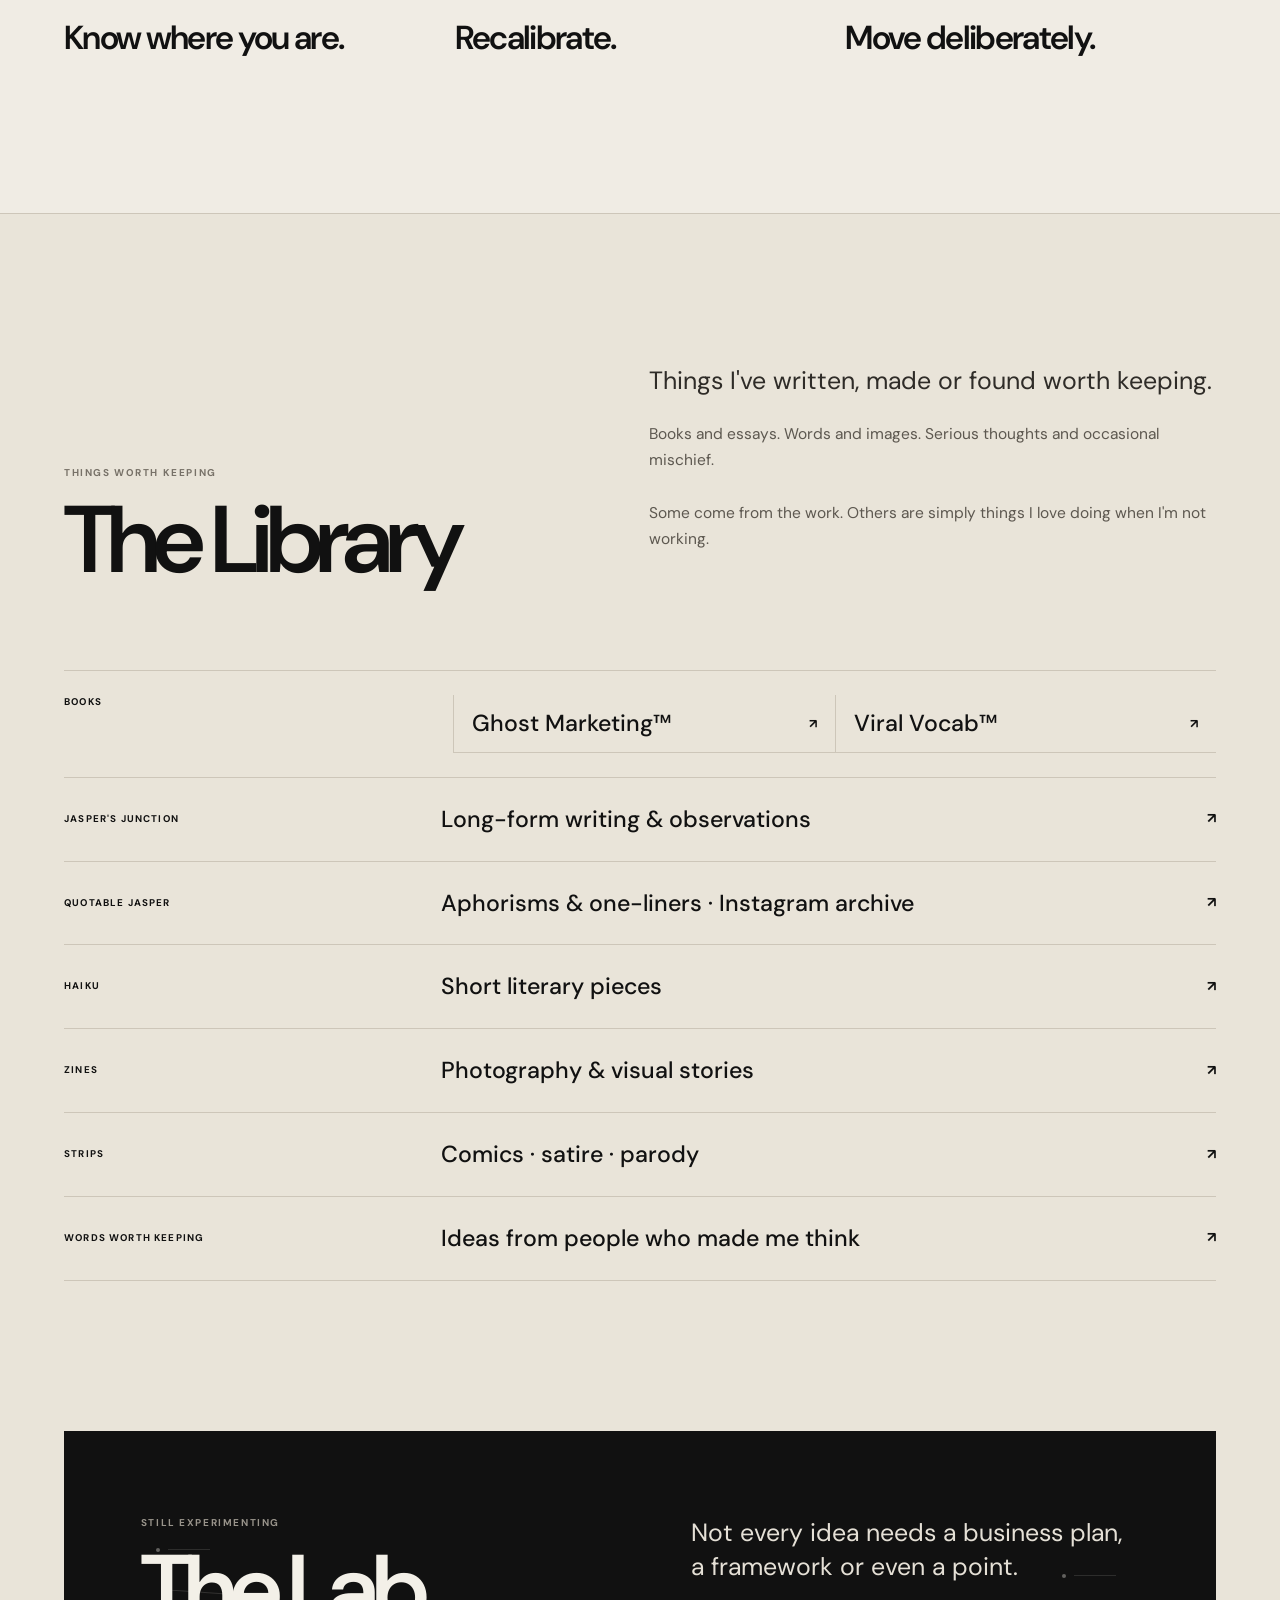
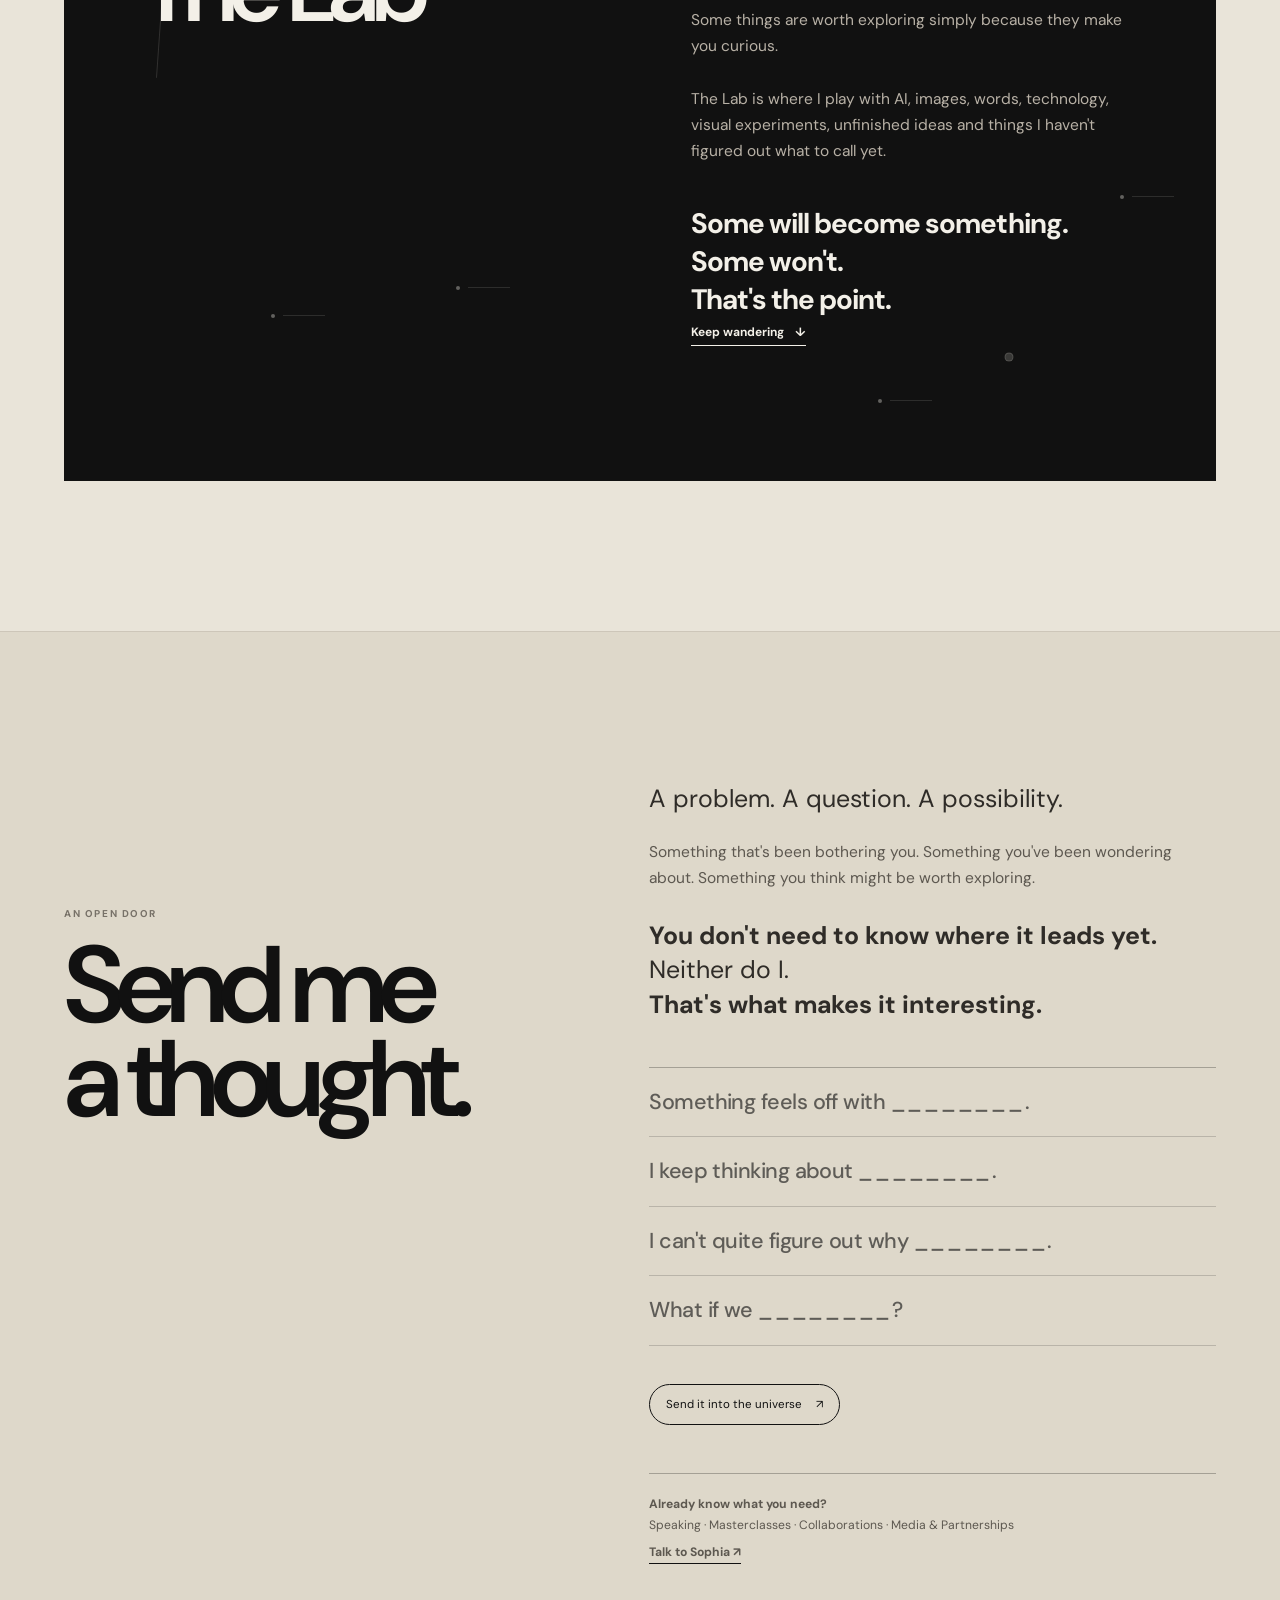
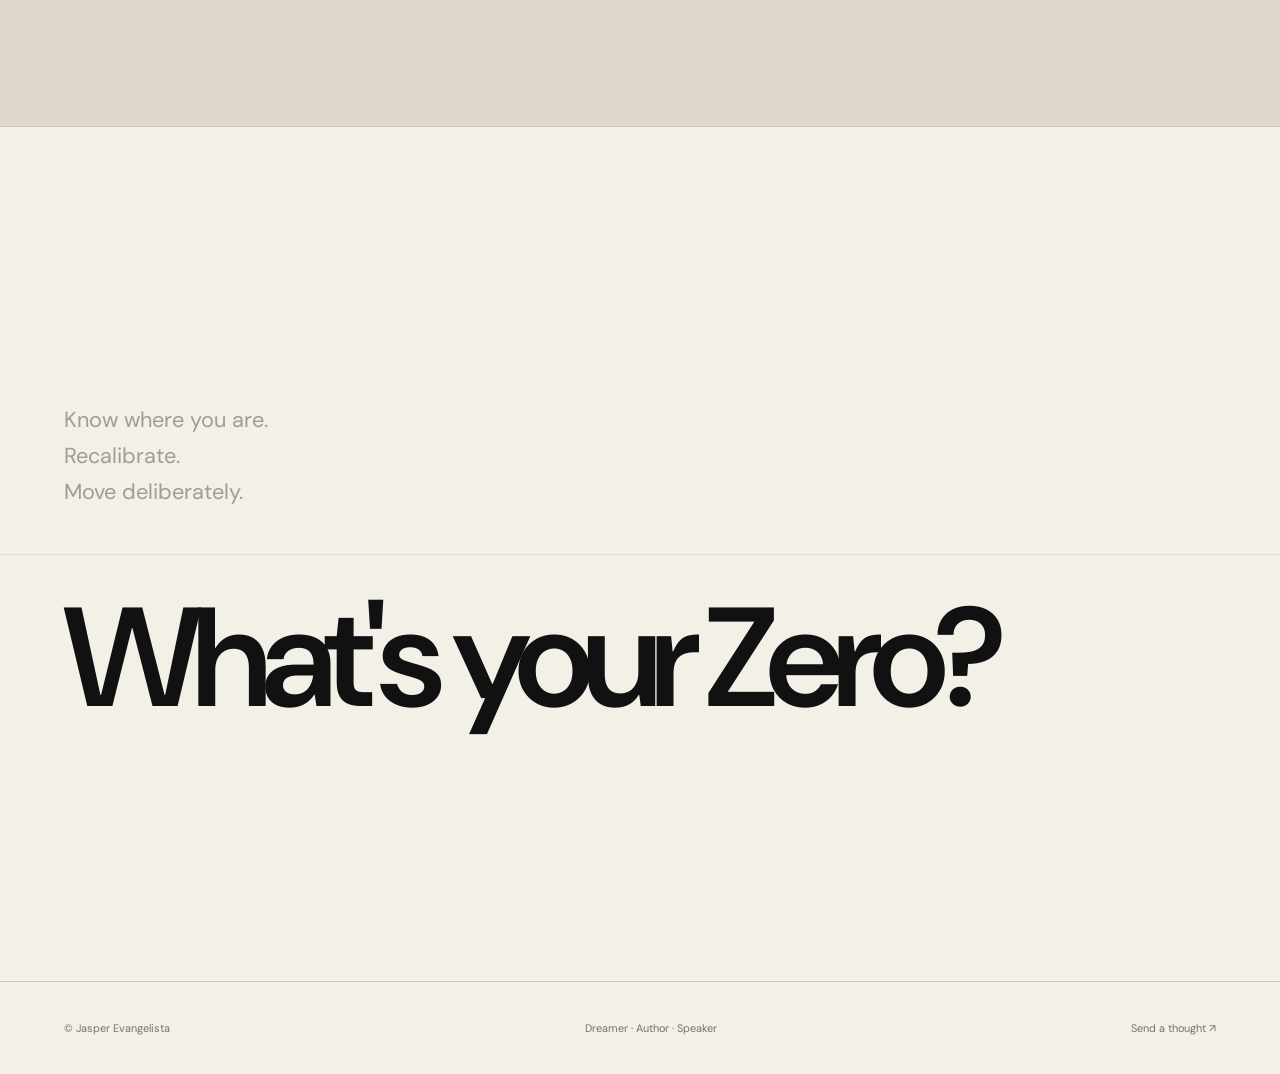
==== commit 3f3c9f06: "Apply approved approach and experience copy revisions" ====
--- a/index.html
+++ b/index.html
@@ -29,9 +29,9 @@
 <article class="world-portal portal-self"><div class="portal-scene" aria-hidden="true"><svg class="portal-art" viewBox="0 0 480 360" fill="none" aria-hidden="true" focusable="false"><path class="trajectory-guide" d="M76 232 H204 Q216 232 224 221 L292 137 Q300 128 314 128 H402"/><path class="trajectory-line" pathLength="100" d="M76 232 H204 Q216 232 224 221 L292 137 Q300 128 314 128 H402"/><circle class="trajectory-pivot" cx="216" cy="228" r="3"/><circle class="trajectory-origin" cx="76" cy="232" r="2"/></svg></div><div class="portal-copy"><h3>What do we do with everything we've become?</h3><p>Experience changes us. So do ambition, uncertainty and the things we discover we care about. I keep coming back to what we carry forward, what we let go of, and what we choose to make next.</p><a class="doorway-link" href="https://genxplore.com" target="_blank" rel="noopener">Explore The Bespoke Second Act ↗</a></div></article>
 </div><div class="territory-close"><span>The universe is still expanding.</span></div></div></section>
 
-<section id="approach" class="section stance-section"><div class="section-inner stance-inner"><div><p class="eyebrow">My Approach</p><h2>Not a consultant, nor a coach.</h2></div><div><p class="big-copy">I don't believe my job is to walk into your world, apply a favorite framework and tell you what to do.</p><p class="copy">You know your business. You know your people. You know your life. You've lived with the problem longer than I have.</p><p class="copy">Sometimes what you need is someone outside it.</p><p class="copy">Someone who can ask a different question. Challenge an assumption. Share a pattern they've seen before. Point out the pitfalls ahead. Connect pieces that may have drifted apart. Or simply help you see something that's been there all along.</p><p class="copy">Sometimes, you already have a hypothesis, an instinct, even a gut feel. You just need a sounding board to pressure-test it, sharpen it, or give you the confidence to trust it.</p><p class="copy">That's closer to how I work. Think of me less as the person holding the map and more as a flashlight and a sounding board. I can help illuminate what may be hard to see from inside the situation, then pressure-test what you think you already know.</p><p class="copy"><strong>The goal is to help validate and strengthen your own sense of agency.</strong></p><p class="copy">I bring three decades of experience, an outsider's curiosity and a willingness to have the conversations that don't always fit neatly into a framework.</p><p class="big-copy"><strong>I won't make the decision for you.</strong></p><p class="copy">But I'll stay with you long enough to help you see the road better, until you reach the point where the decision can confidently be yours.</p><p class="illumination"><strong><span>Sometimes you don't need another answer.</span> <span>You just need a little illumination.</span></strong></p></div></div></section>
+<section id="approach" class="section stance-section"><div class="section-inner stance-inner"><div><p class="eyebrow">My Approach</p><h2>Not a consultant, nor a coach.</h2></div><div><p class="big-copy">I have much respect for situational nuances, to just walk into your world, apply my favorite framework, and tell you what to do.</p><p class="copy">You know your business. You know your people. You know your life. You've lived with the problem longer than I have.</p><p class="copy">Sometimes what you need is someone outside it.</p><p class="copy">Someone who can ask a different question. Challenge an assumption. Share a pattern they've seen before. Point out the pitfalls ahead. Connect pieces that may have drifted apart. Or simply help you see something that's been there all along.</p><p class="copy"><strong>The goal is to help validate and strengthen your own sense of agency.</strong></p><p class="copy">I bring three decades of experience, an outsider's curiosity and a willingness to have the conversations that don't always fit neatly into a framework.</p><p class="big-copy"><strong>I won't make the decision for you.</strong></p><p class="copy">But I'll stay with you long enough to help you see the road better, until you reach the point where the decision can confidently be yours.</p><p class="illumination"><strong><span>Sometimes, you already have the answer.</span> <span>You just need a little illumination, inspiration, or validation.</span></strong></p></div></div></section>
 
-<section id="jasper" class="section jasper-section"><div class="section-inner"><div class="split"><div><p class="eyebrow">The person behind the thinking</p><h2>I've been around the block a few times.</h2></div><div><p class="big-copy">For around three decades, I've built brands and businesses from inside them.</p><p class="copy jasper-beat">I spent my formative years learning the craft inside two highly disciplined global marketing environments. One taught me the systems. The other tested those systems in one of the most fiercely competitive brand arenas of its time. <strong class="steel-line">Steel sharpens steel.</strong></p><p class="copy">Then I took those lessons somewhere else. And somewhere else again.</p><p class="copy">From global FMCG to fashion. Media to hospitality and entertainment. Digital marketing to out-of-home technology. Telecommunications. Along the way, I moved beyond marketing into business and operational leadership too.</p><p class="copy range-lines"><span>Different industries.</span><span>Different customers.</span><span>Different business models.</span><span>Different competitive realities.</span></p><p class="copy"><strong>That's where range becomes useful.</strong></p><p class="copy">You begin to recognize patterns across situations that look completely unrelated. You learn which principles travel and which don't. When to trust experience. When to question it. And when the smartest thing you can do is learn all over again.</p><p class="experience-line"><strong>Thirty years doesn't teach you everything.<br>It gives you enough experience to stack the odds in your favor.</strong></p></div></div>
+<section id="jasper" class="section jasper-section"><div class="section-inner"><div class="split"><div><p class="eyebrow">The person behind the thinking</p><h2>I've been around the block a few times.</h2></div><div><p class="big-copy">For around three decades, I've built brands and businesses from inside them.</p><p class="copy">From global FMCG to fashion. Media to hospitality and entertainment. Digital marketing to out-of-home technology. Telecommunications. Along the way, I moved beyond marketing into business and operational leadership too.</p><p class="copy range-lines"><span>Different industries.</span><span>Different customers.</span><span>Different business models.</span><span>Different competitive realities.</span></p><p class="copy"><strong>That's where range becomes useful.</strong></p><p class="copy">You begin to recognize patterns across situations that look completely unrelated. You learn which principles travel and which don't. When to trust experience. When to question it. And when the smartest thing you can do is learn all over again.</p><p class="experience-line"><strong>Thirty years didn't teach me everything.<br>It just gave me enough experience to help stack the odds in your favor.</strong></p></div></div>
 <div class="quiet-proof"><span>AUTHOR · Ghost Marketing™ · Viral Vocab™</span><span>SPEAKER · Leadership · Brand · Technology · Reinvention</span><span>RECOGNIZED · Stevie · Marketing Excellence · Anvil · Quill</span></div>
 <div class="operating-code"><span>Know where you are.</span><span>Recalibrate.</span><span>Move deliberately.</span></div></div></section>
 
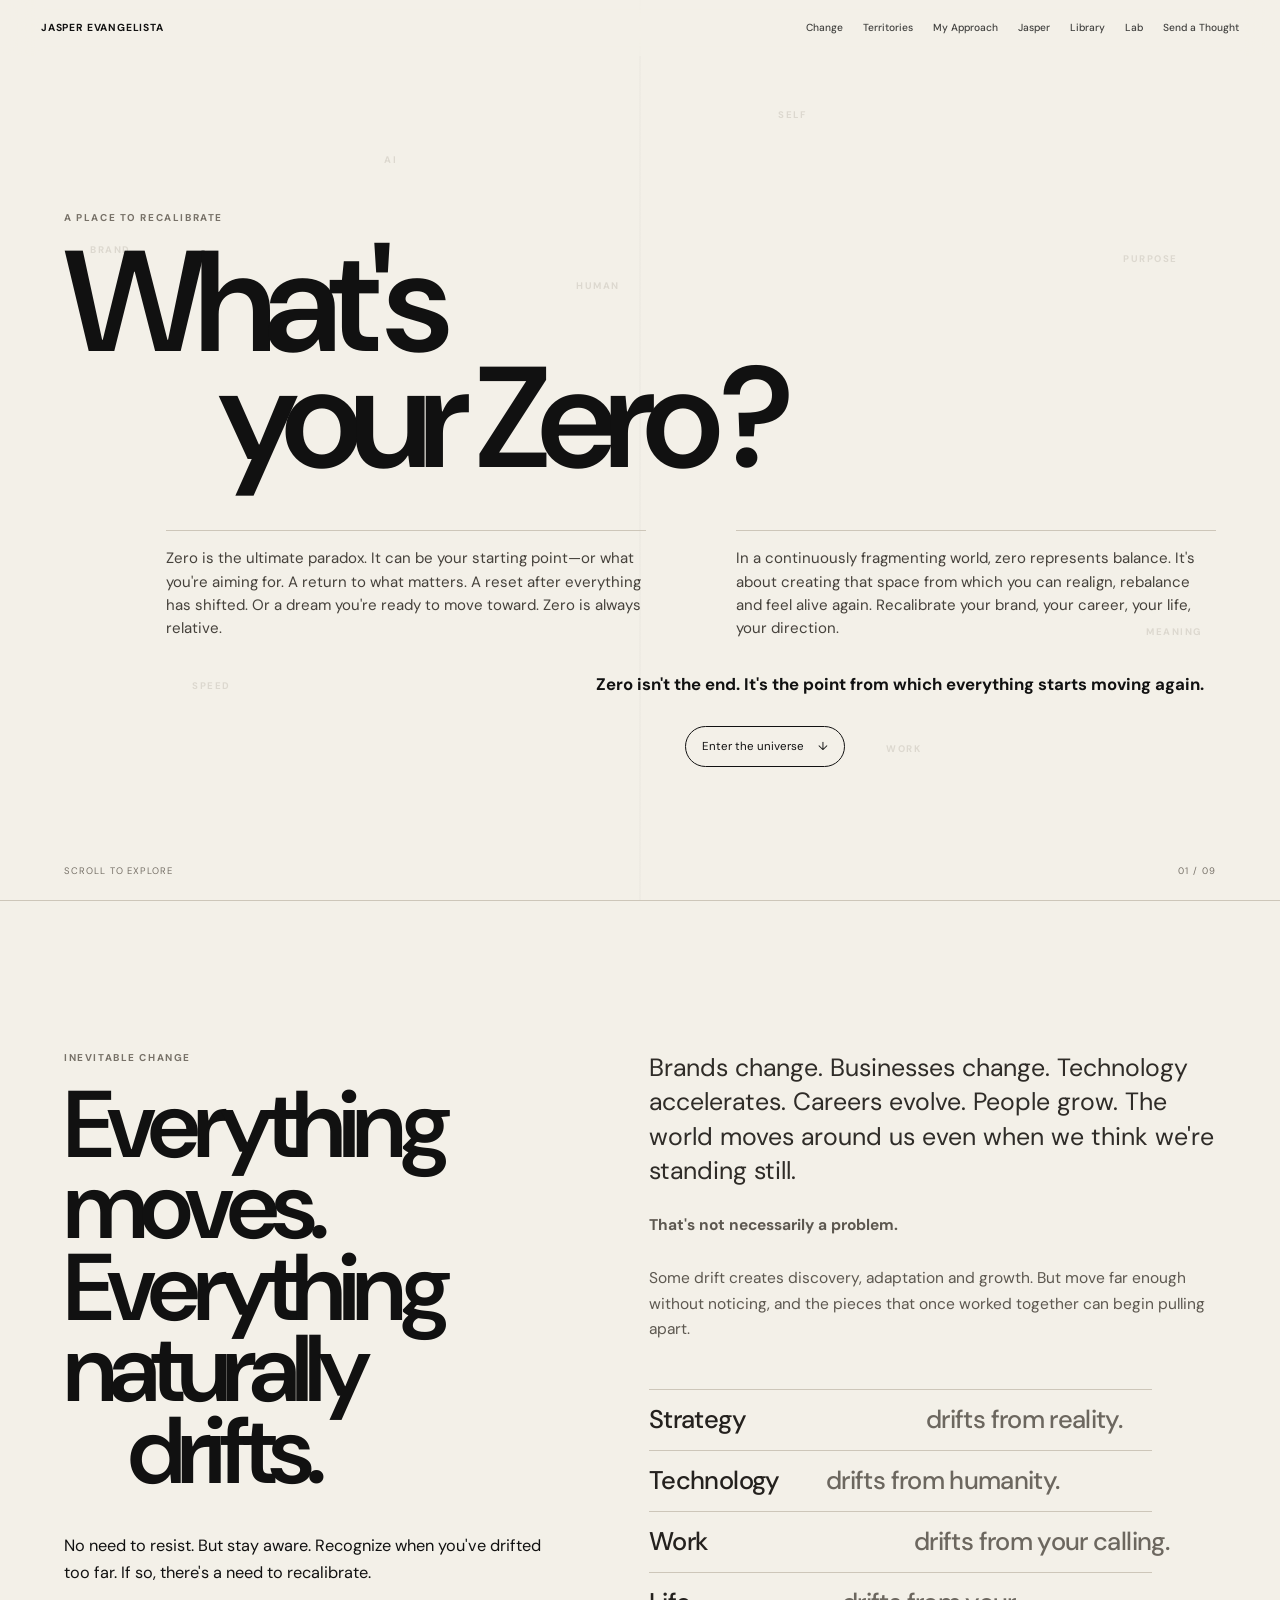
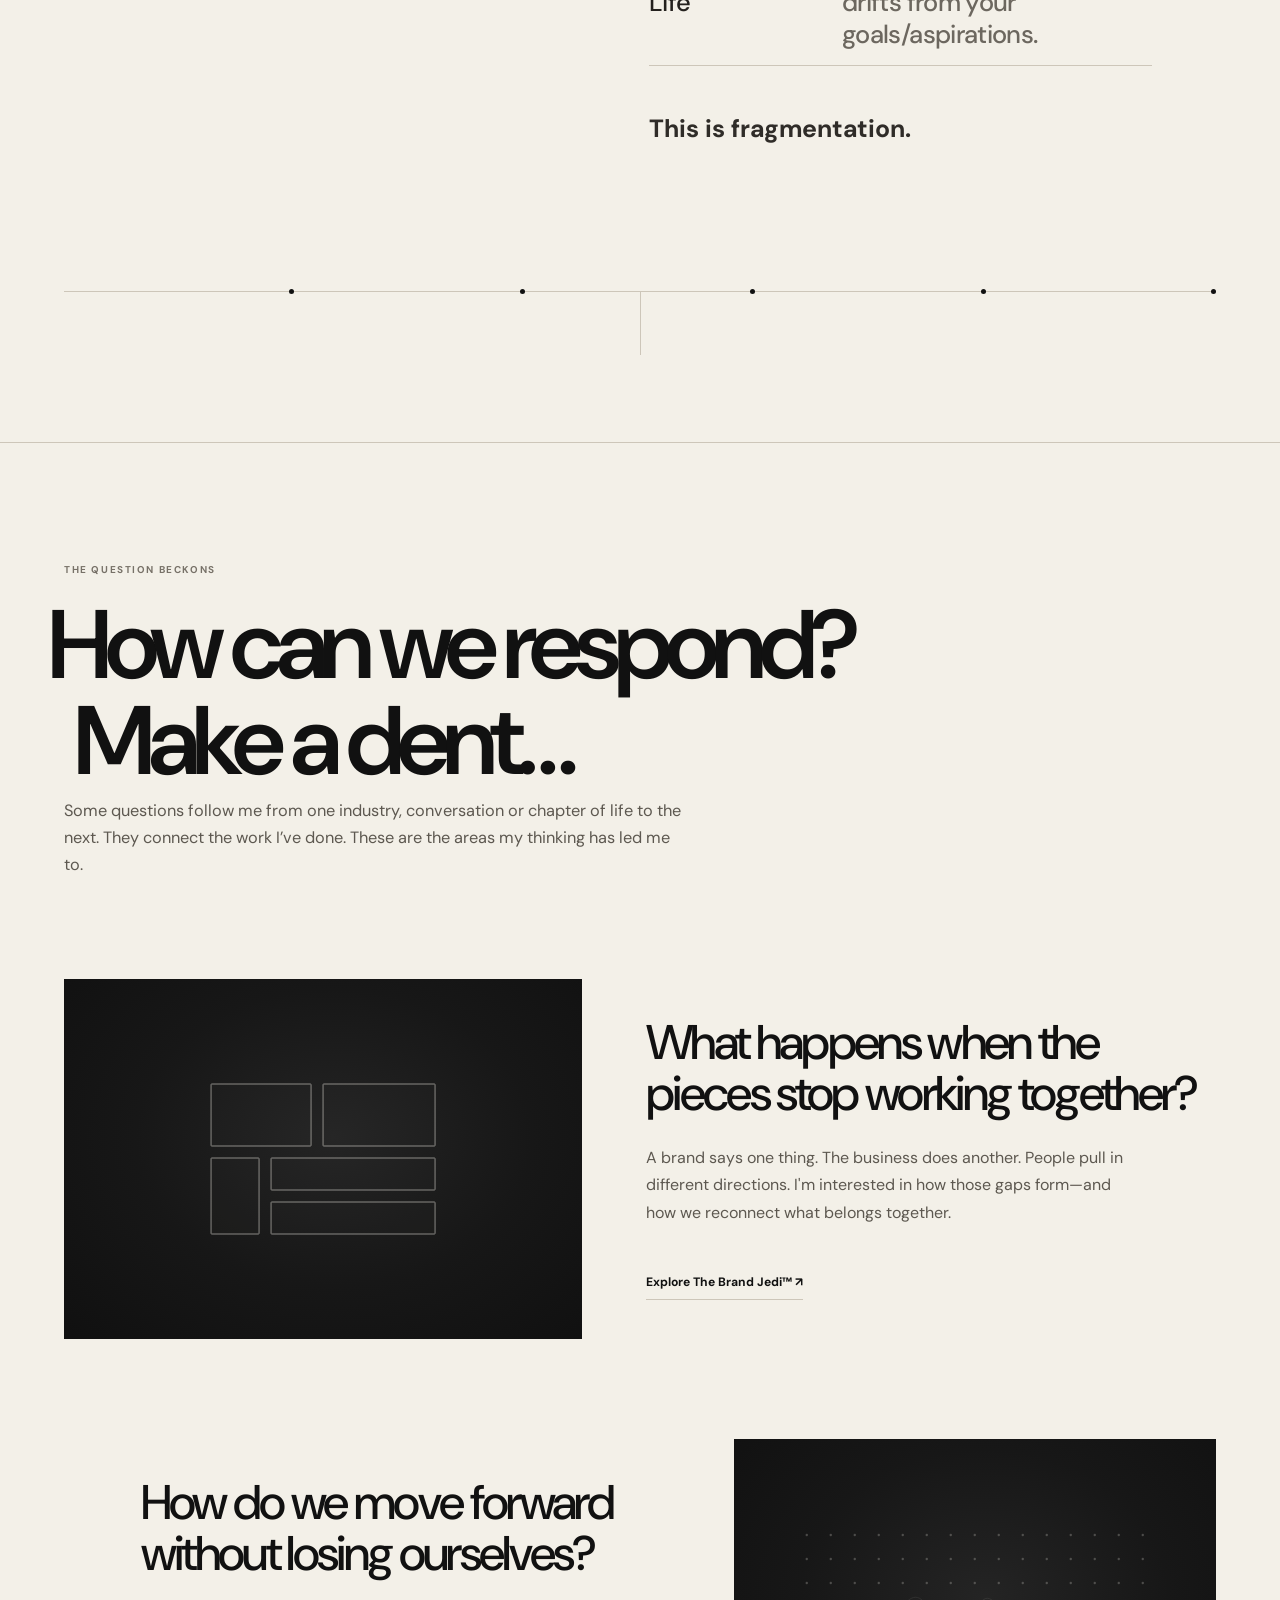
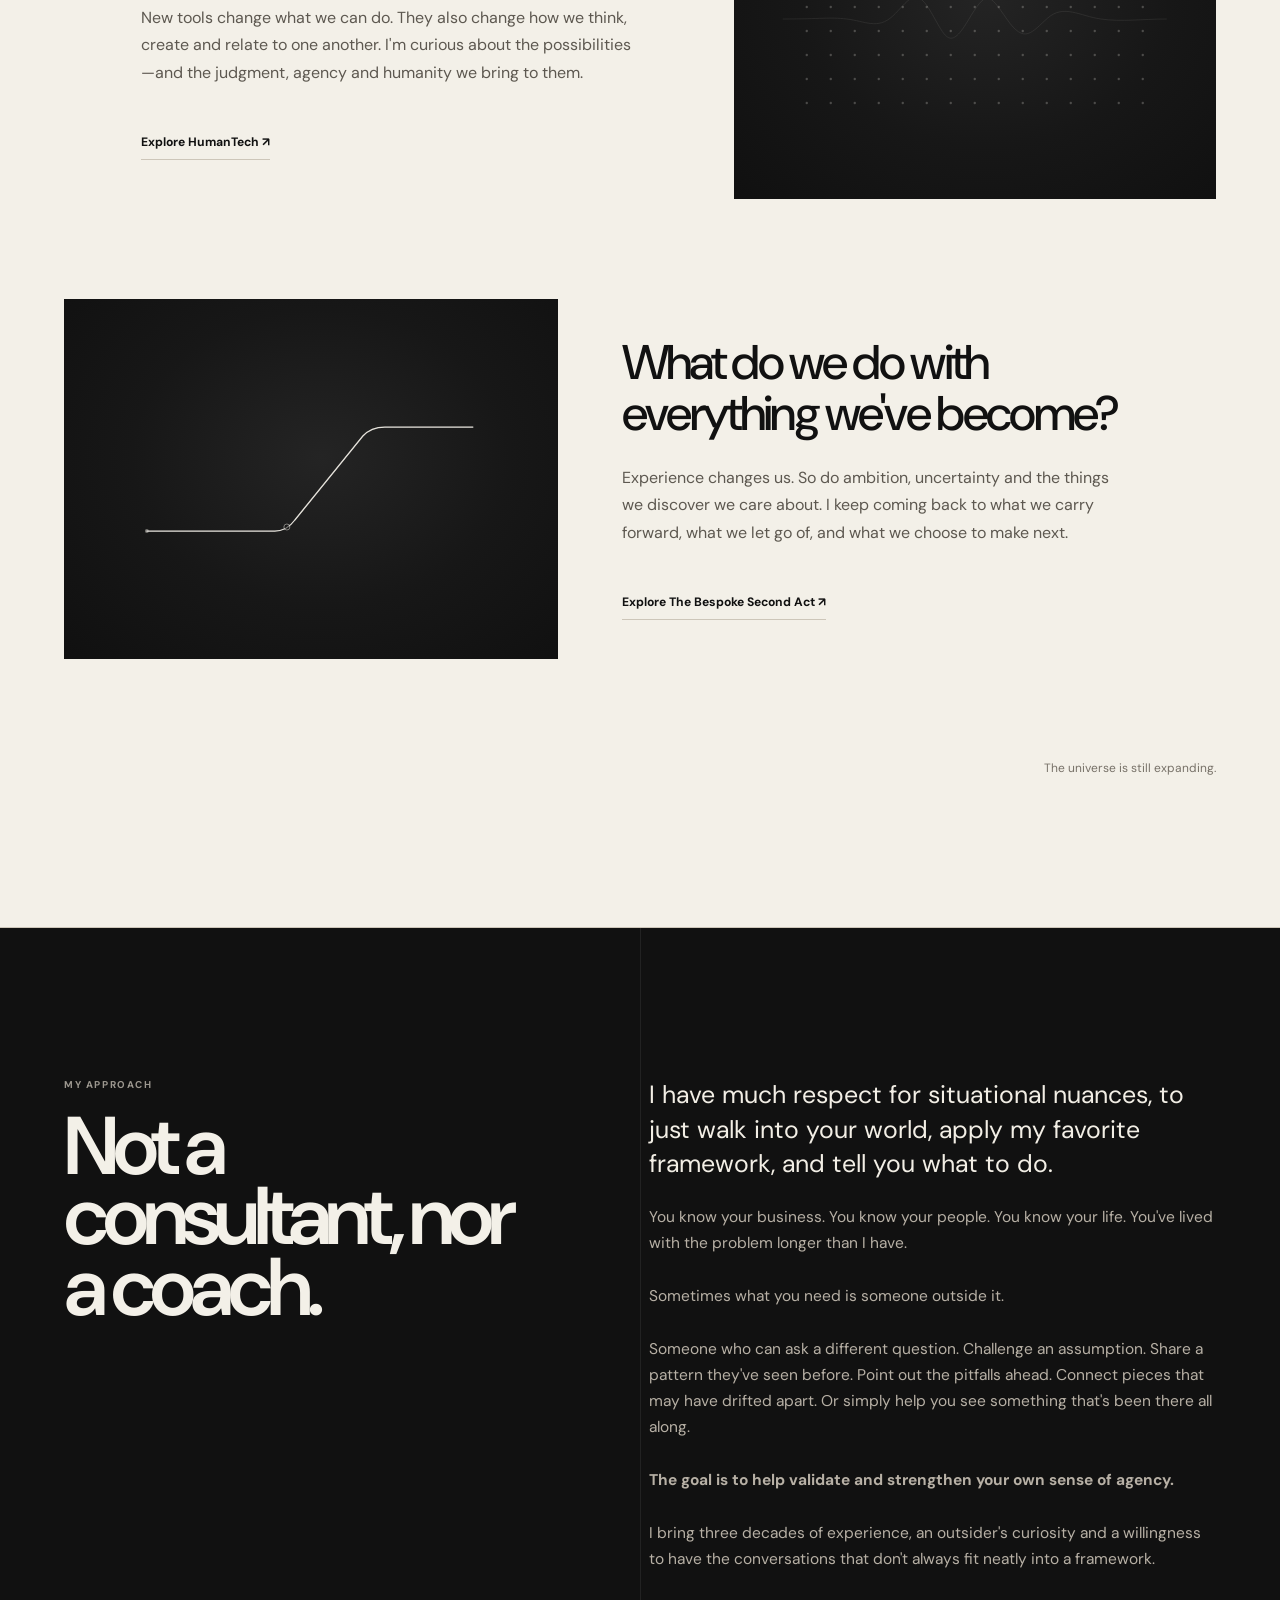
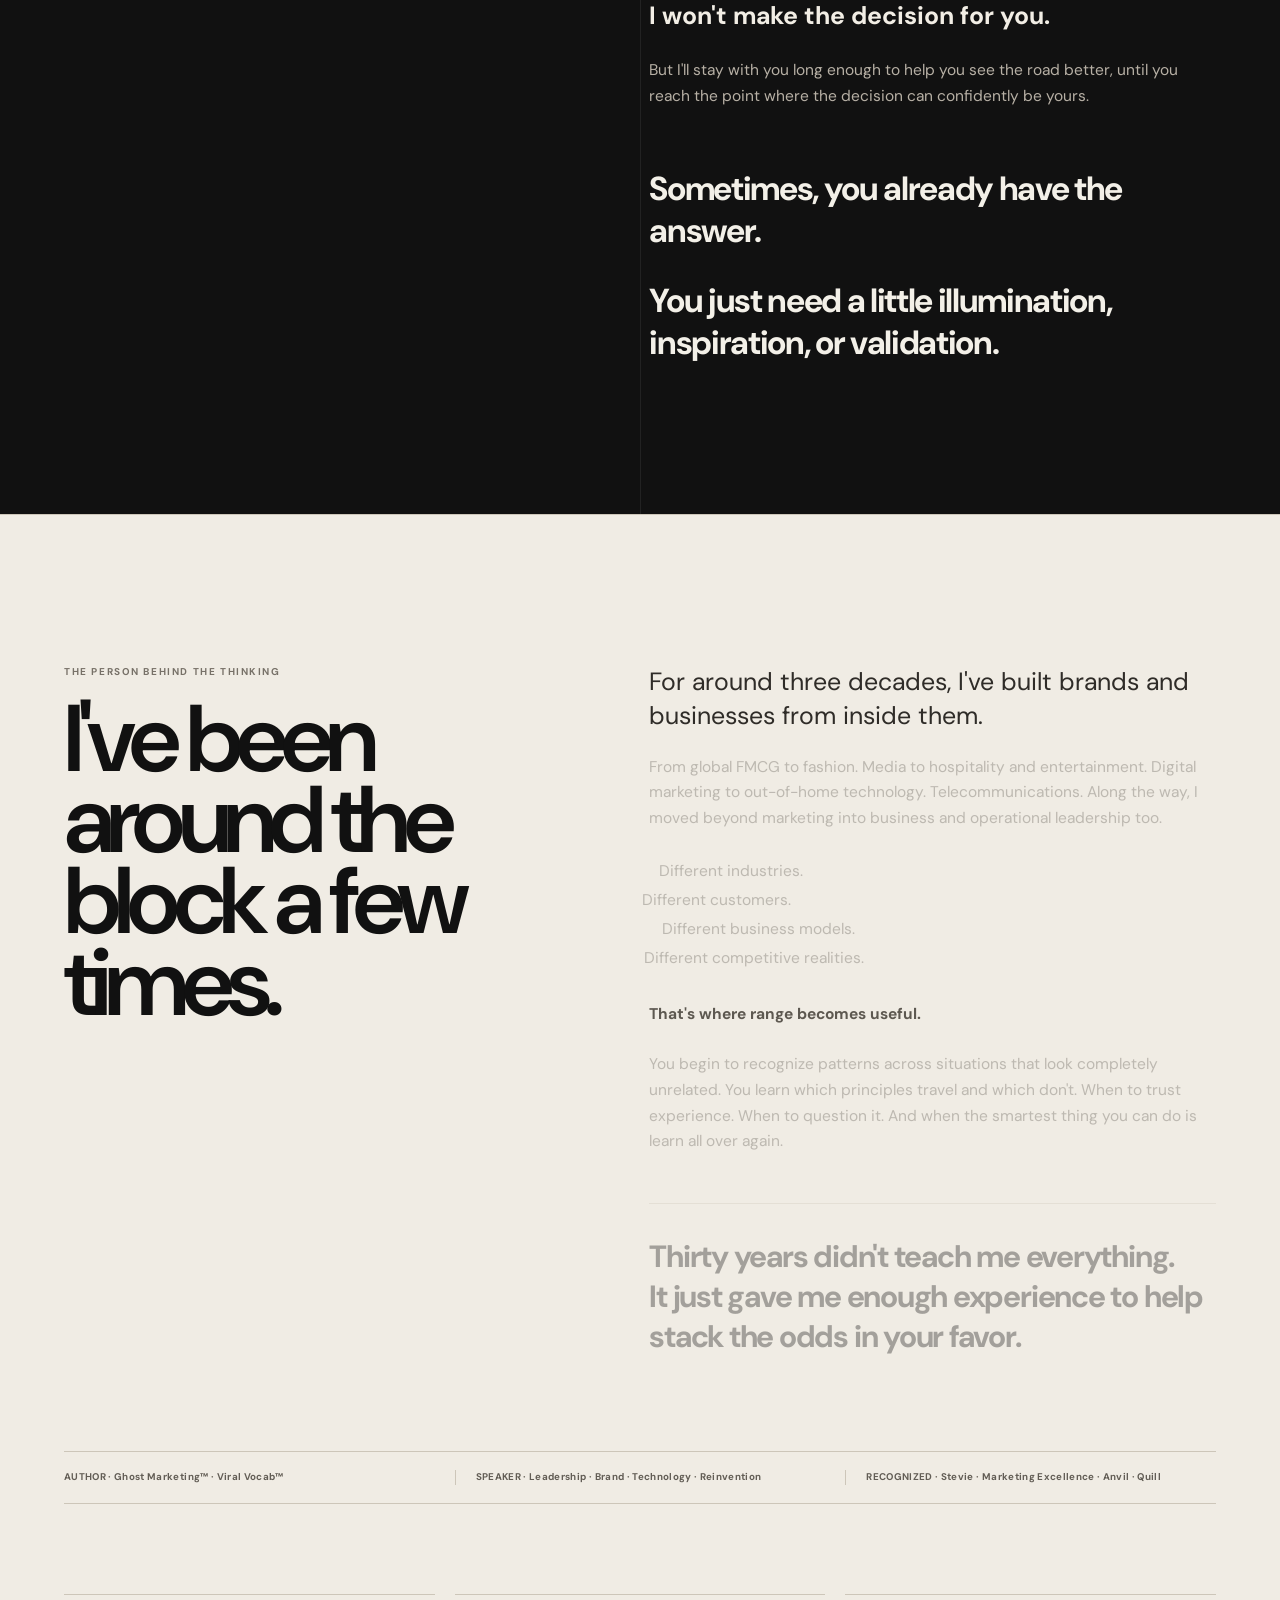
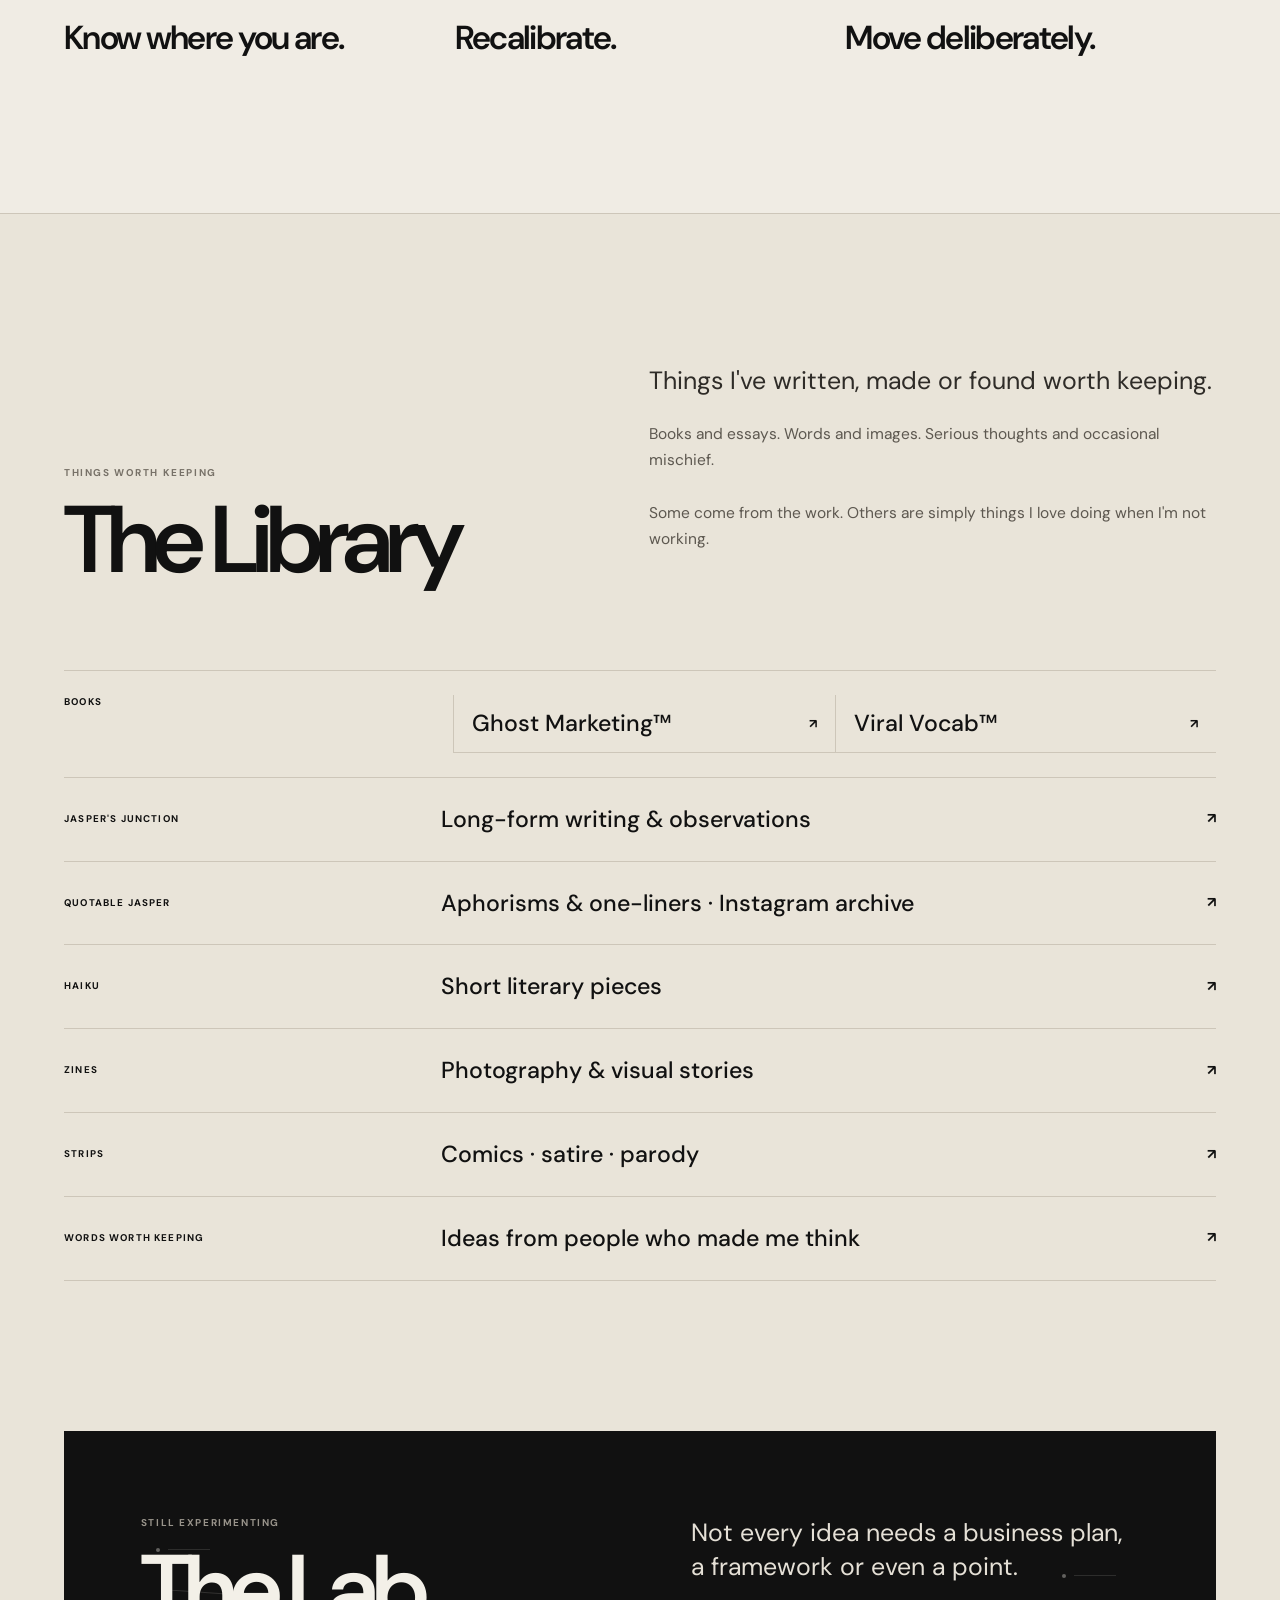
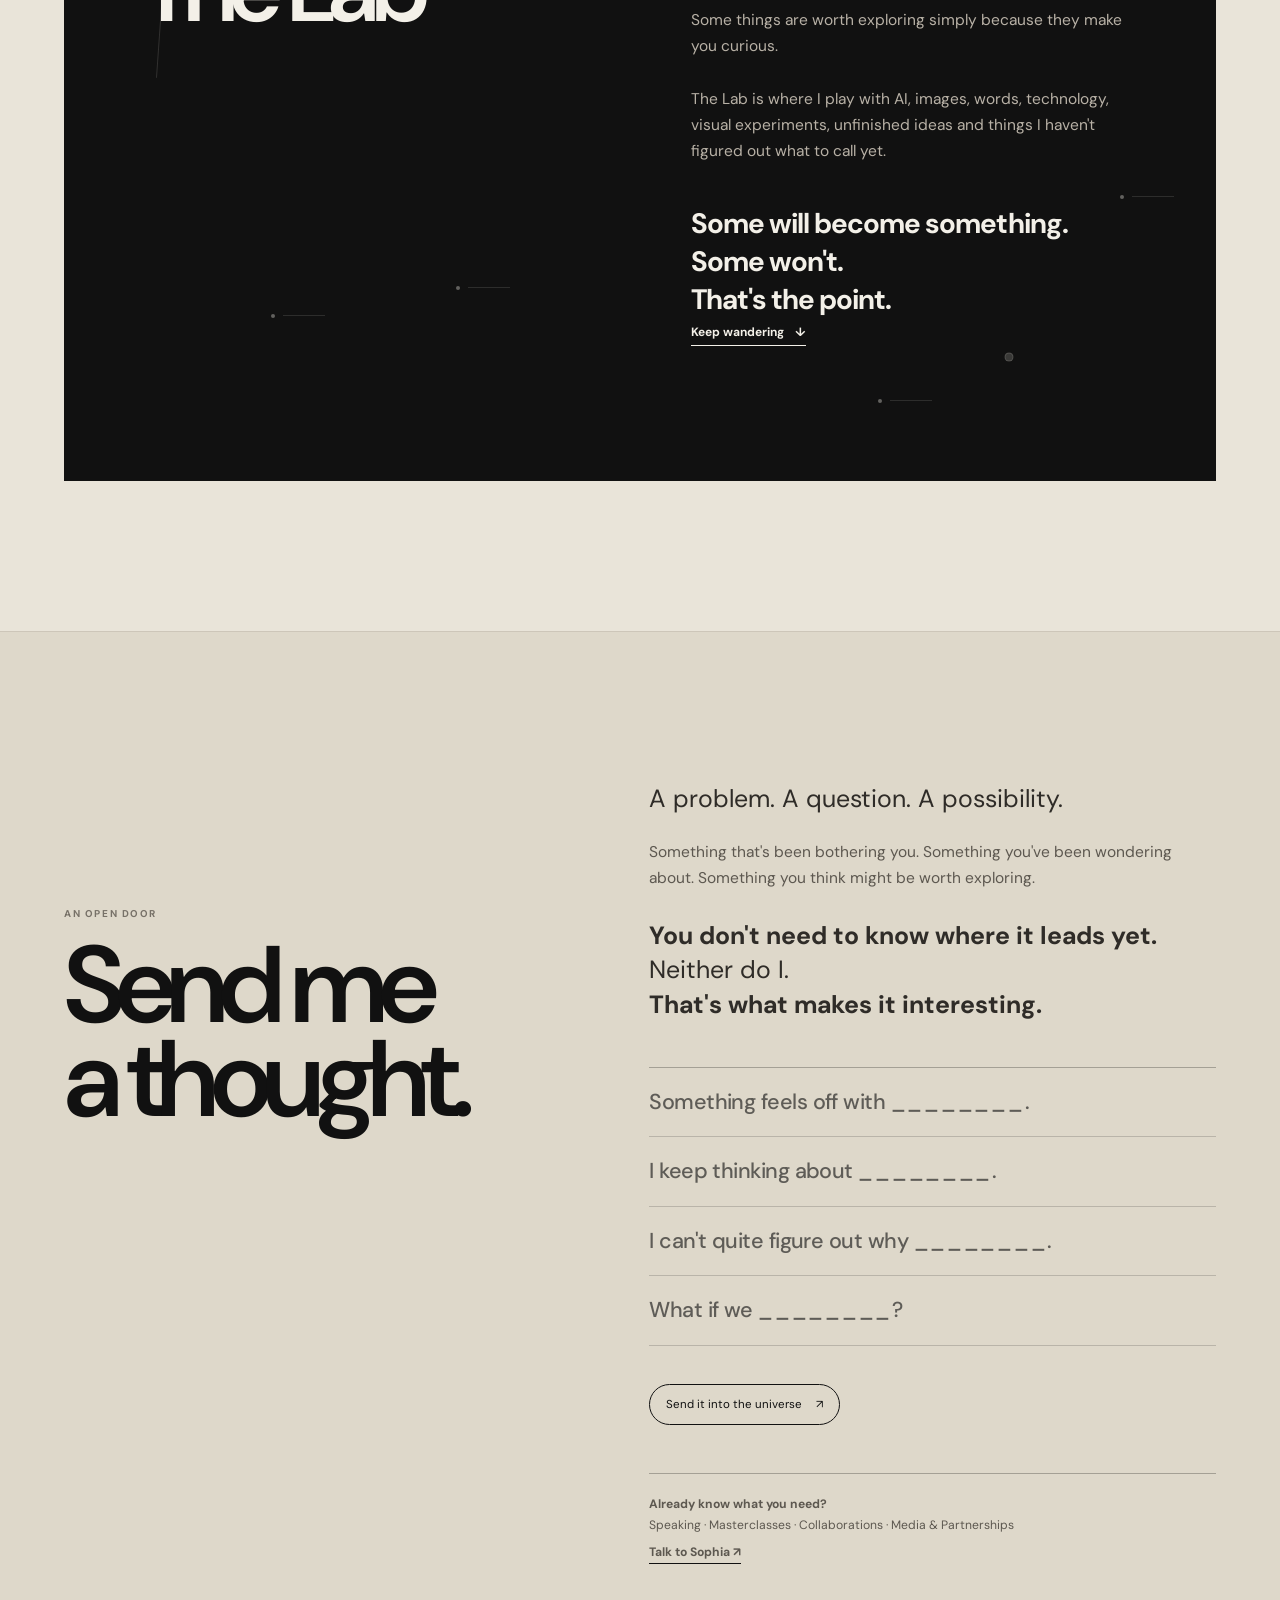
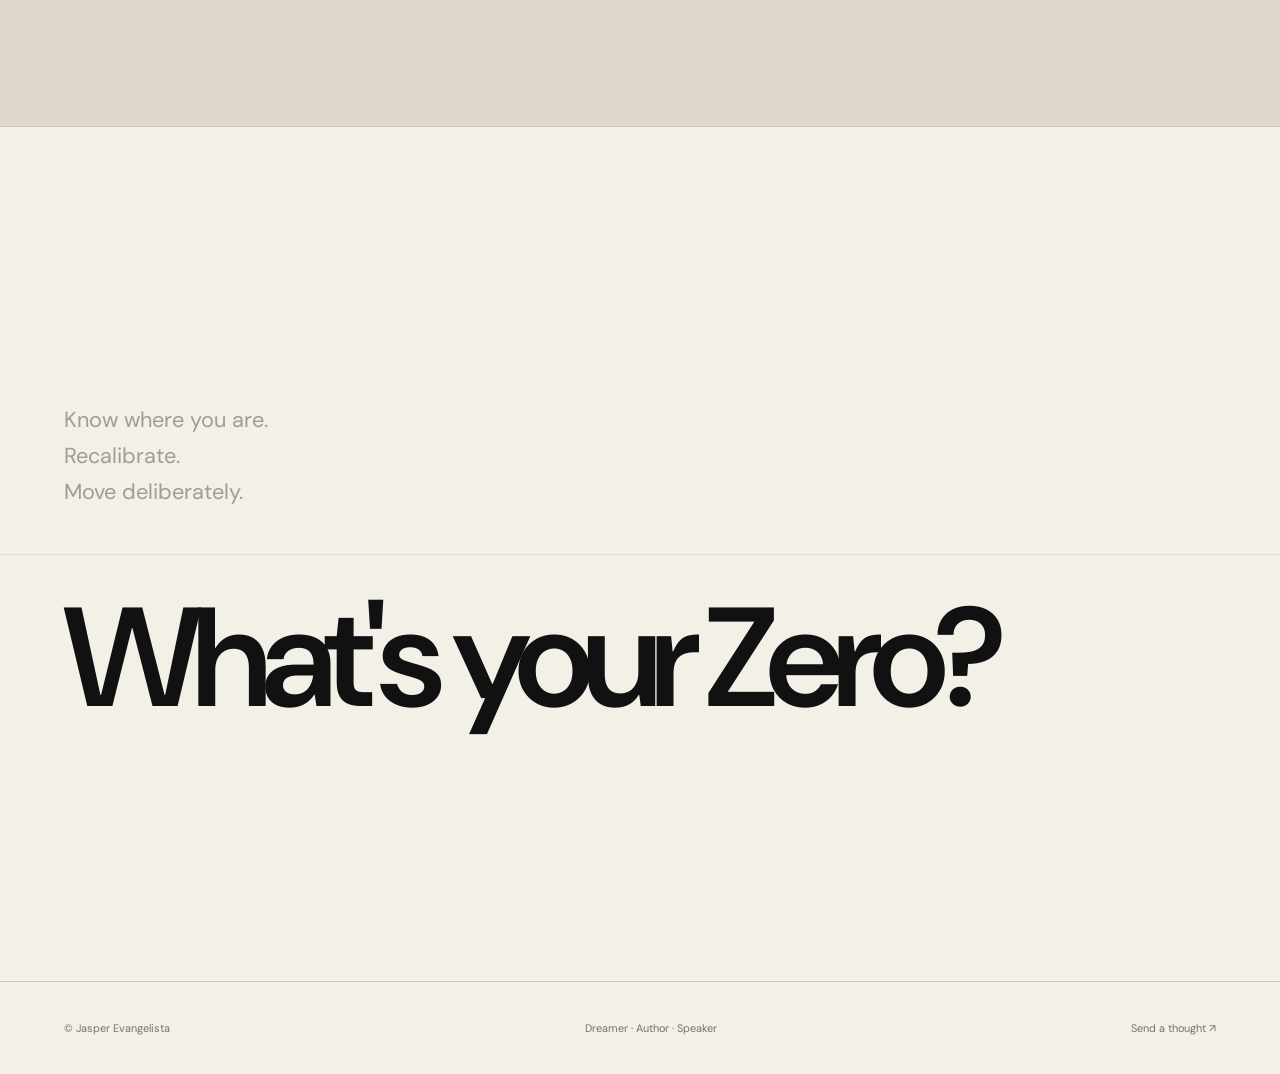
==== commit d74aa86e: "Connect Library to Ghost Marketing hub" ====
--- a/index.html
+++ b/index.html
@@ -35,7 +35,7 @@
 <div class="quiet-proof"><span>AUTHOR · Ghost Marketing™ · Viral Vocab™</span><span>SPEAKER · Leadership · Brand · Technology · Reinvention</span><span>RECOGNIZED · Stevie · Marketing Excellence · Anvil · Quill</span></div>
 <div class="operating-code"><span>Know where you are.</span><span>Recalibrate.</span><span>Move deliberately.</span></div></div></section>
 
-<section id="library" class="section section-library"><div class="section-inner"><div class="split"><div><p class="eyebrow">Things worth keeping</p><h2>The Library</h2></div><div><p class="big-copy">Things I've written, made or found worth keeping.</p><p class="copy">Books and essays. Words and images. Serious thoughts and occasional mischief.</p><p class="copy">Some come from the work. Others are simply things I love doing when I'm not working.</p></div></div><div class="library-shelves"><div class="library-book-row"><span>BOOKS</span><div class="book-links"><a href="https://www.amazon.com/Ghost-Marketing-Navigating-Whisper-Network/dp/B0G49KFW36" target="_blank" rel="noopener noreferrer">Ghost Marketing™ <b>↗</b></a><a href="https://www.amazon.com/dp/B0FHBQB8K3" target="_blank" rel="noopener noreferrer">Viral Vocab™ <b>↗</b></a></div></div><a href="https://www.linkedin.com/newsletters/jaspers-junction-7038715382278348800/" target="_blank" rel="noopener noreferrer"><span>JASPER'S JUNCTION</span><strong>Long-form writing & observations</strong><b>↗</b></a><a href="https://www.instagram.com/thebrandjedi/" target="_blank" rel="noopener noreferrer"><span>QUOTABLE JASPER</span><strong>Aphorisms & one-liners · Instagram archive</strong><b>↗</b></a><a href="#library"><span>HAIKU</span><strong>Short literary pieces</strong><b>↗</b></a><a href="#library"><span>ZINES</span><strong>Photography & visual stories</strong><b>↗</b></a><a href="#library"><span>STRIPS</span><strong>Comics · satire · parody</strong><b>↗</b></a><a href="#library"><span>WORDS WORTH KEEPING</span><strong>Ideas from people who made me think</strong><b>↗</b></a></div></div></section>
+<section id="library" class="section section-library"><div class="section-inner"><div class="split"><div><p class="eyebrow">Things worth keeping</p><h2>The Library</h2></div><div><p class="big-copy">Things I've written, made or found worth keeping.</p><p class="copy">Books and essays. Words and images. Serious thoughts and occasional mischief.</p><p class="copy">Some come from the work. Others are simply things I love doing when I'm not working.</p></div></div><div class="library-shelves"><div class="library-book-row"><span>BOOKS</span><div class="book-links"><a href="/ghost-marketing/">Ghost Marketing™ <b>↗</b></a><a href="https://www.amazon.com/dp/B0FHBQB8K3" target="_blank" rel="noopener noreferrer">Viral Vocab™ <b>↗</b></a></div></div><a href="https://www.linkedin.com/newsletters/jaspers-junction-7038715382278348800/" target="_blank" rel="noopener noreferrer"><span>JASPER'S JUNCTION</span><strong>Long-form writing & observations</strong><b>↗</b></a><a href="https://www.instagram.com/thebrandjedi/" target="_blank" rel="noopener noreferrer"><span>QUOTABLE JASPER</span><strong>Aphorisms & one-liners · Instagram archive</strong><b>↗</b></a><a href="#library"><span>HAIKU</span><strong>Short literary pieces</strong><b>↗</b></a><a href="#library"><span>ZINES</span><strong>Photography & visual stories</strong><b>↗</b></a><a href="#library"><span>STRIPS</span><strong>Comics · satire · parody</strong><b>↗</b></a><a href="#library"><span>WORDS WORTH KEEPING</span><strong>Ideas from people who made me think</strong><b>↗</b></a></div></div></section>
 
 <section id="lab" class="section lab-section"><div class="section-inner lab-card"><div class="lab-field" aria-hidden="true"><i></i><i></i><i></i><i></i><i></i><i></i></div><div><p class="eyebrow">Still experimenting</p><h2>The Lab</h2></div><div><p class="big-copy">Not every idea needs a business plan, a framework or even a point.</p><p class="copy">Some things are worth exploring simply because they make you curious.</p><p class="copy">The Lab is where I play with AI, images, words, technology, visual experiments, unfinished ideas and things I haven't figured out what to call yet.</p><p class="lab-close"><strong>Some will become something. Some won't.<br>That's the point.</strong></p><a class="text-link" href="#thought">Keep wandering <span>↓</span></a></div></div></section>
 
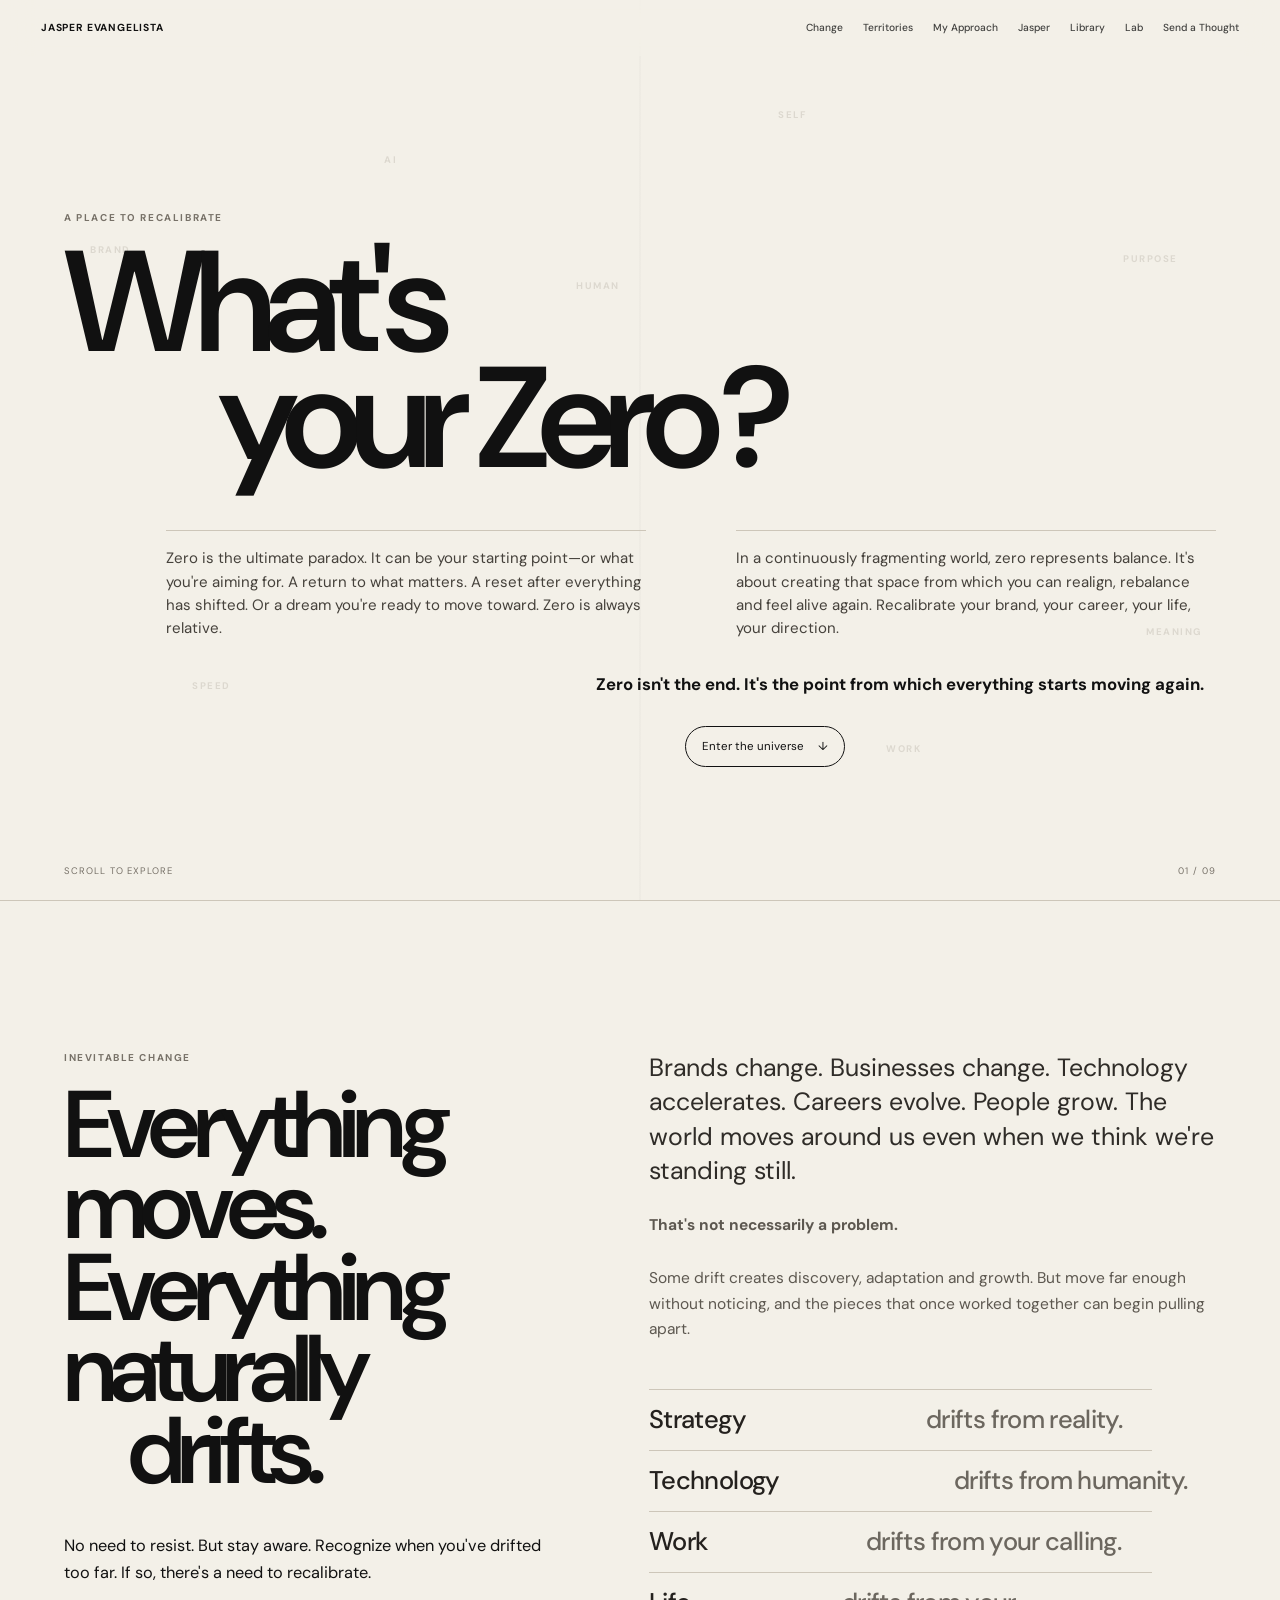
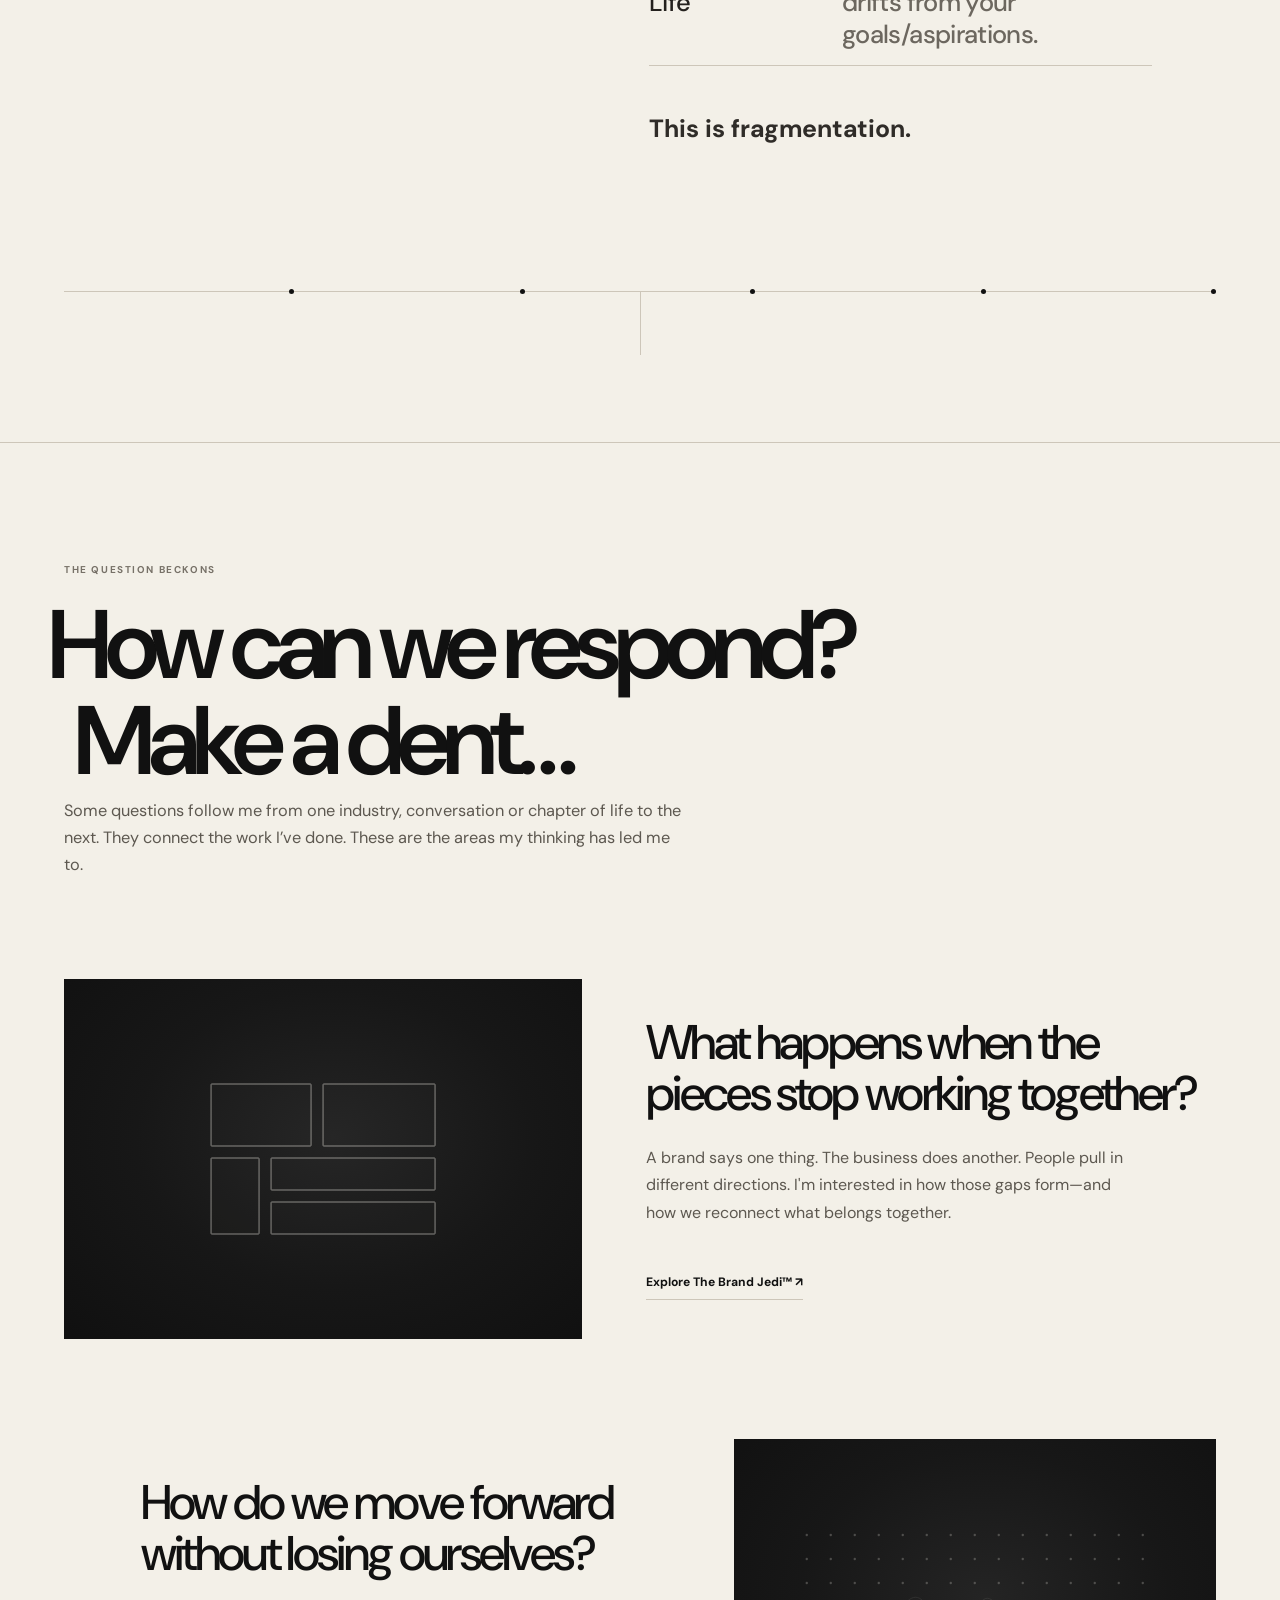
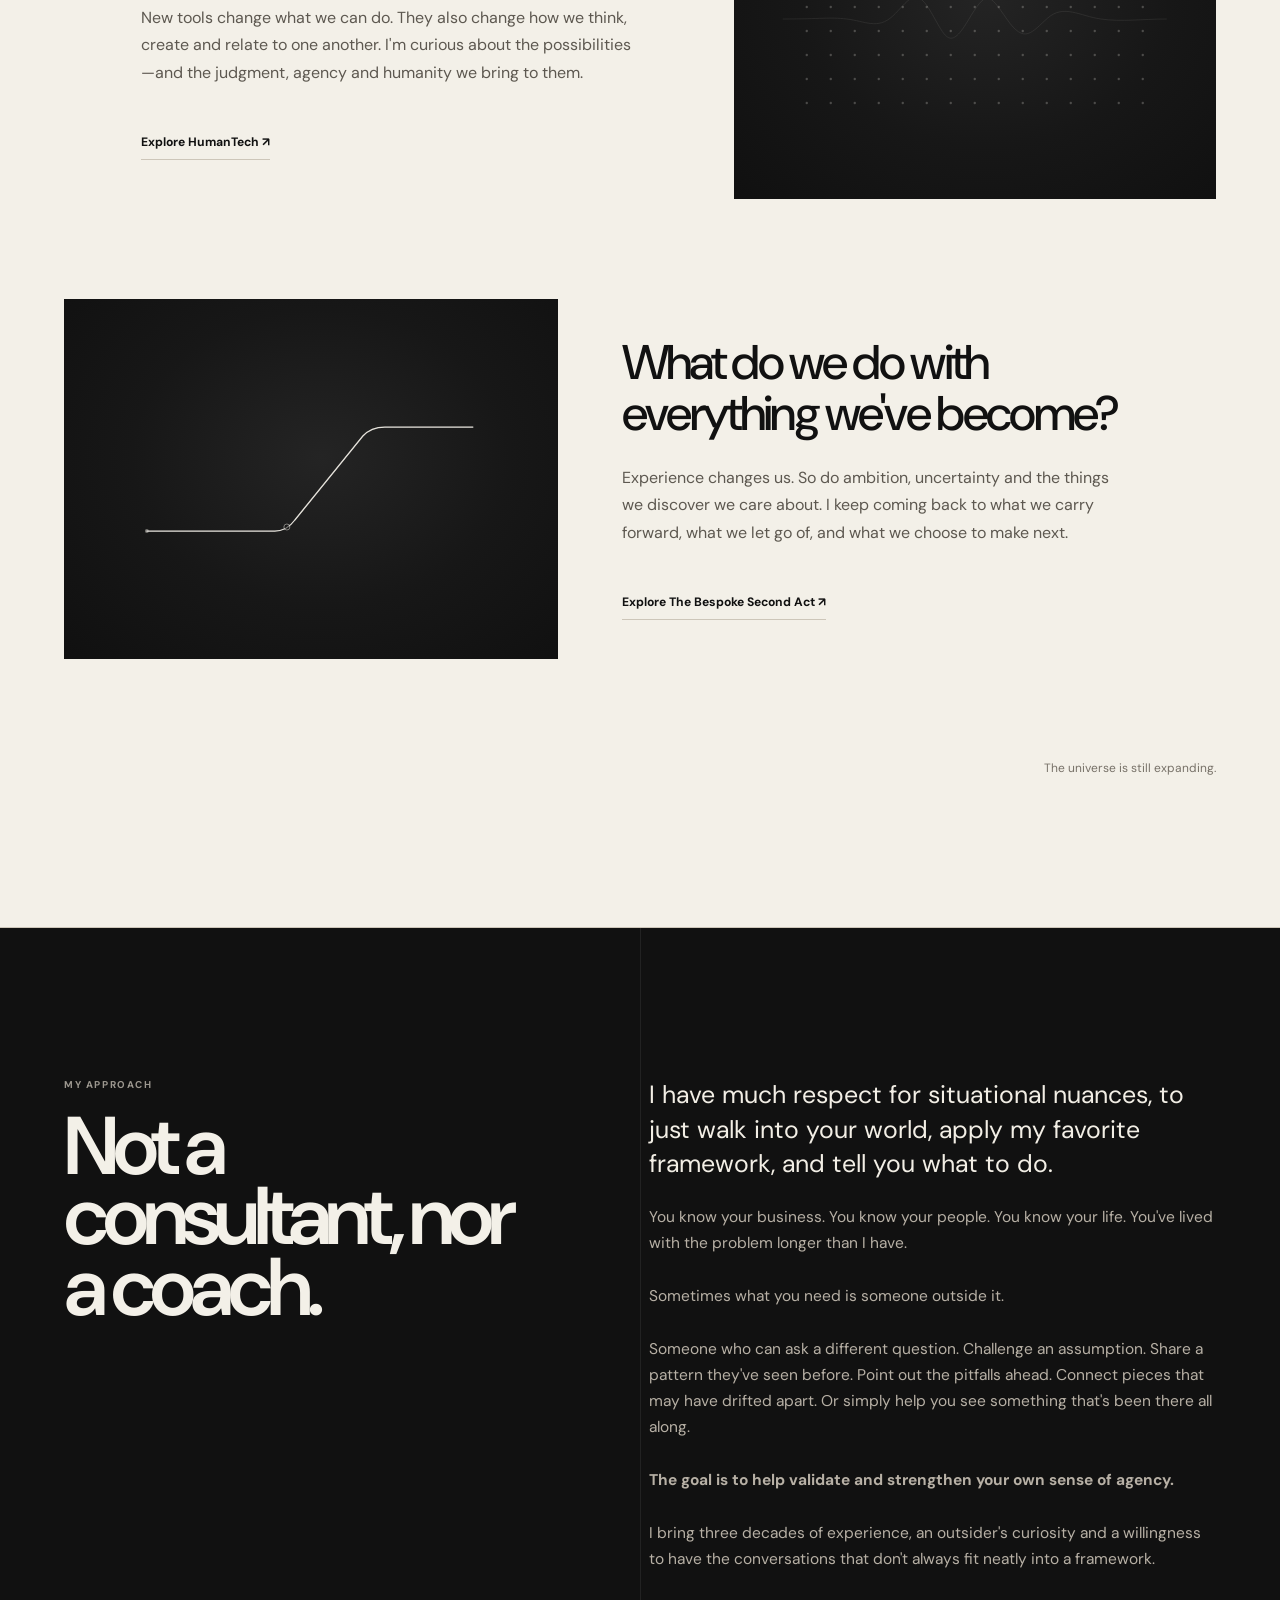
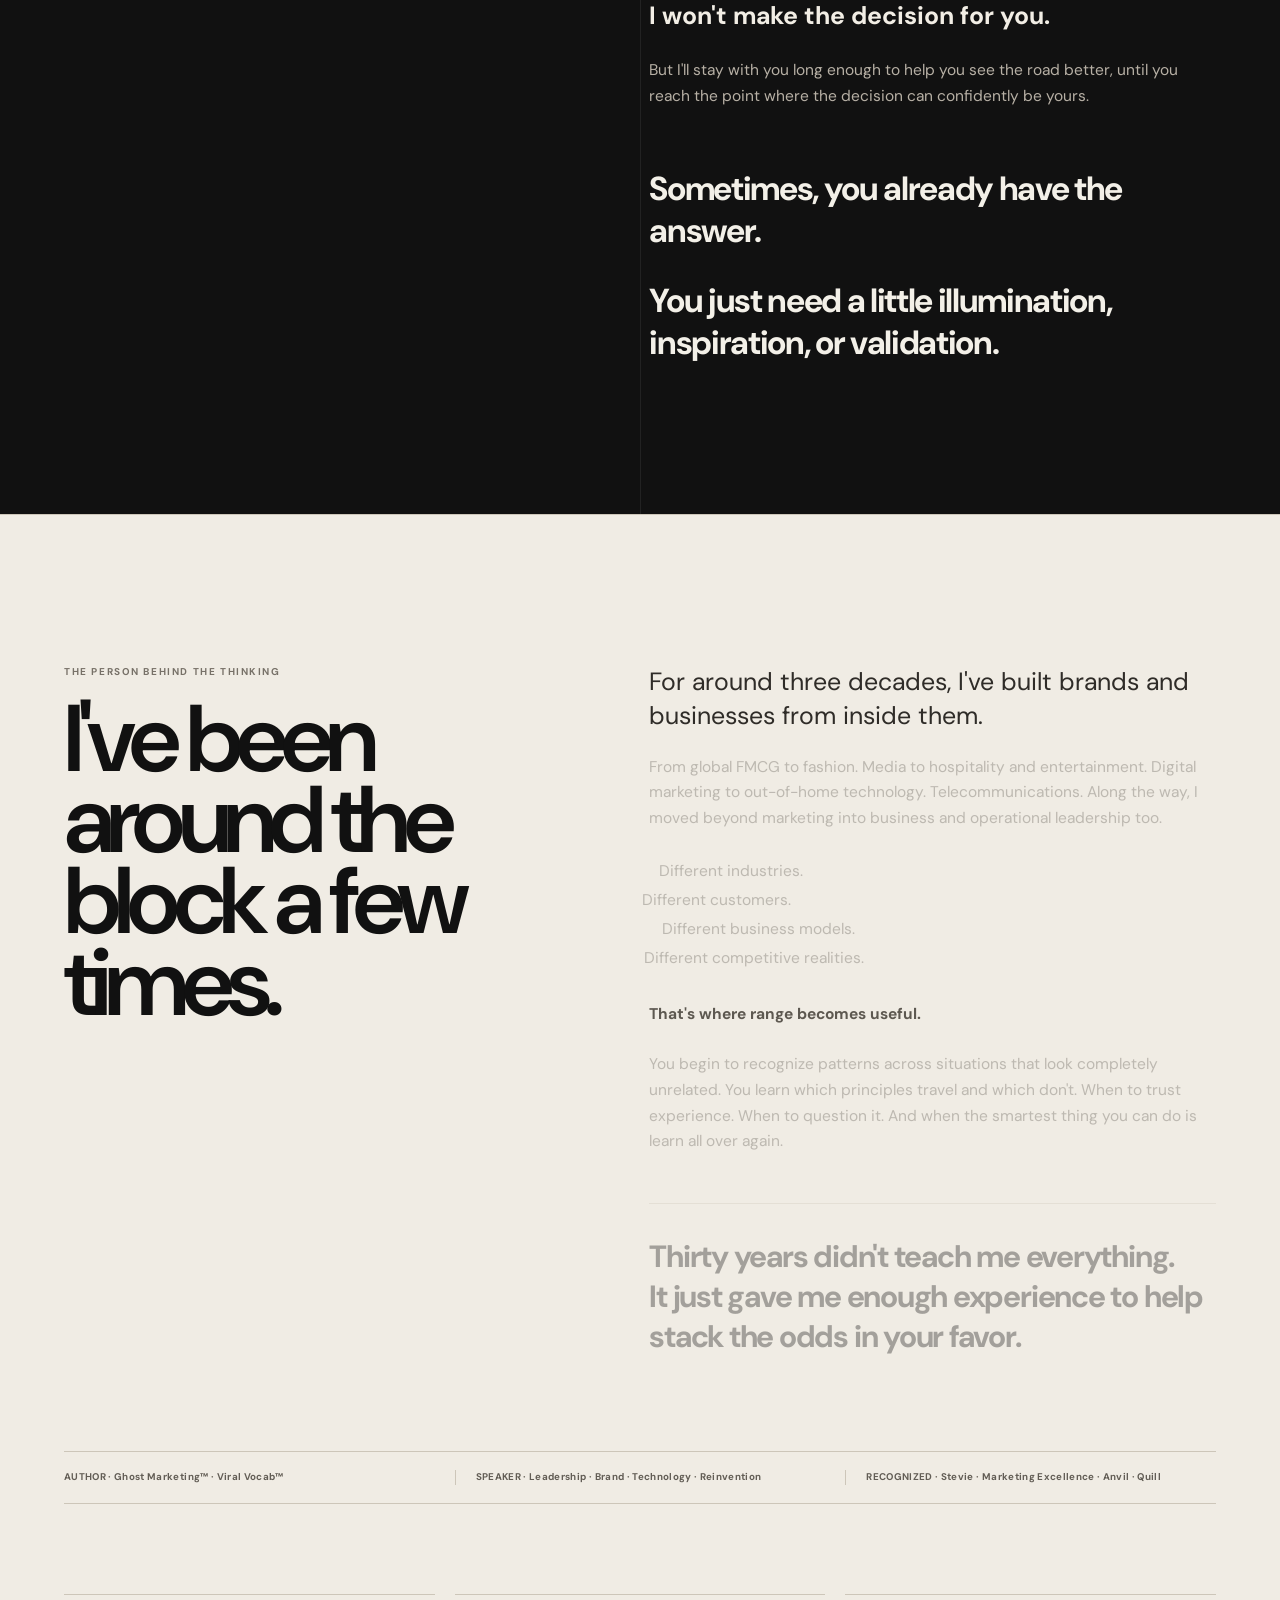
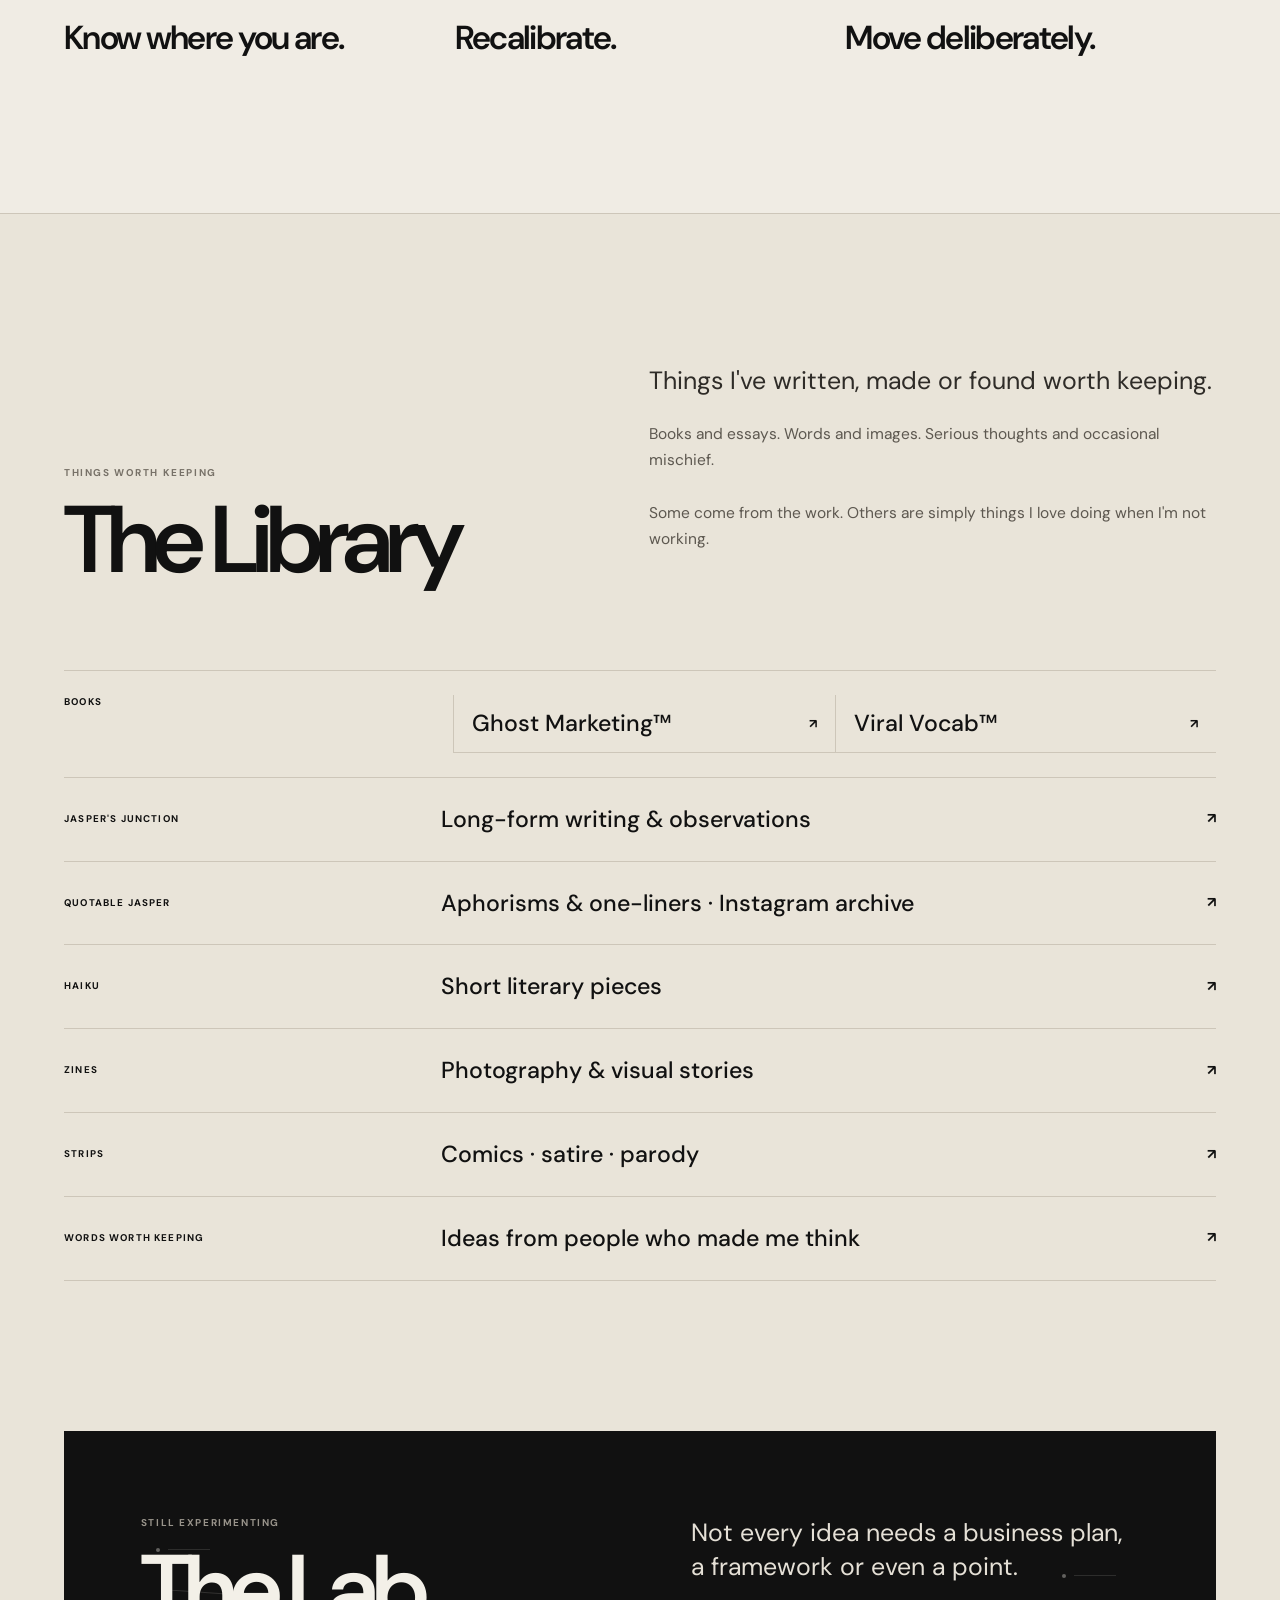
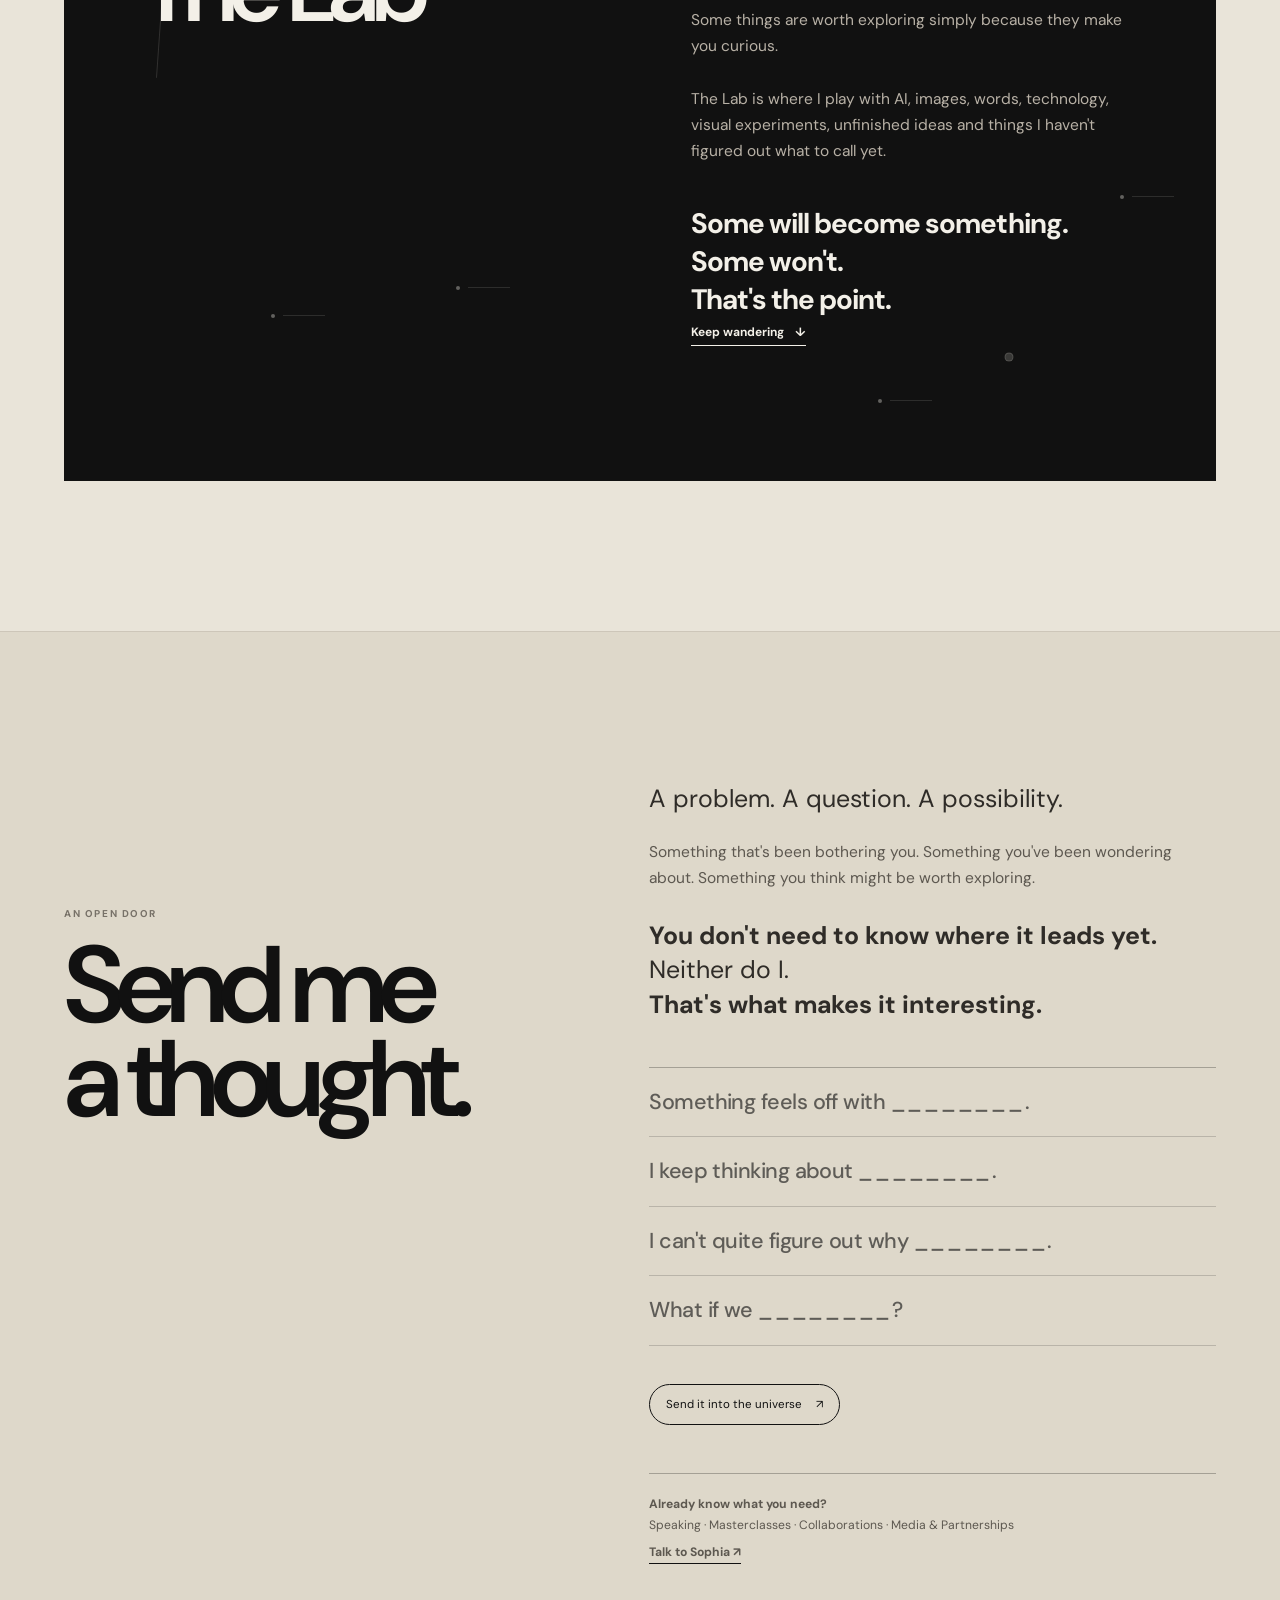
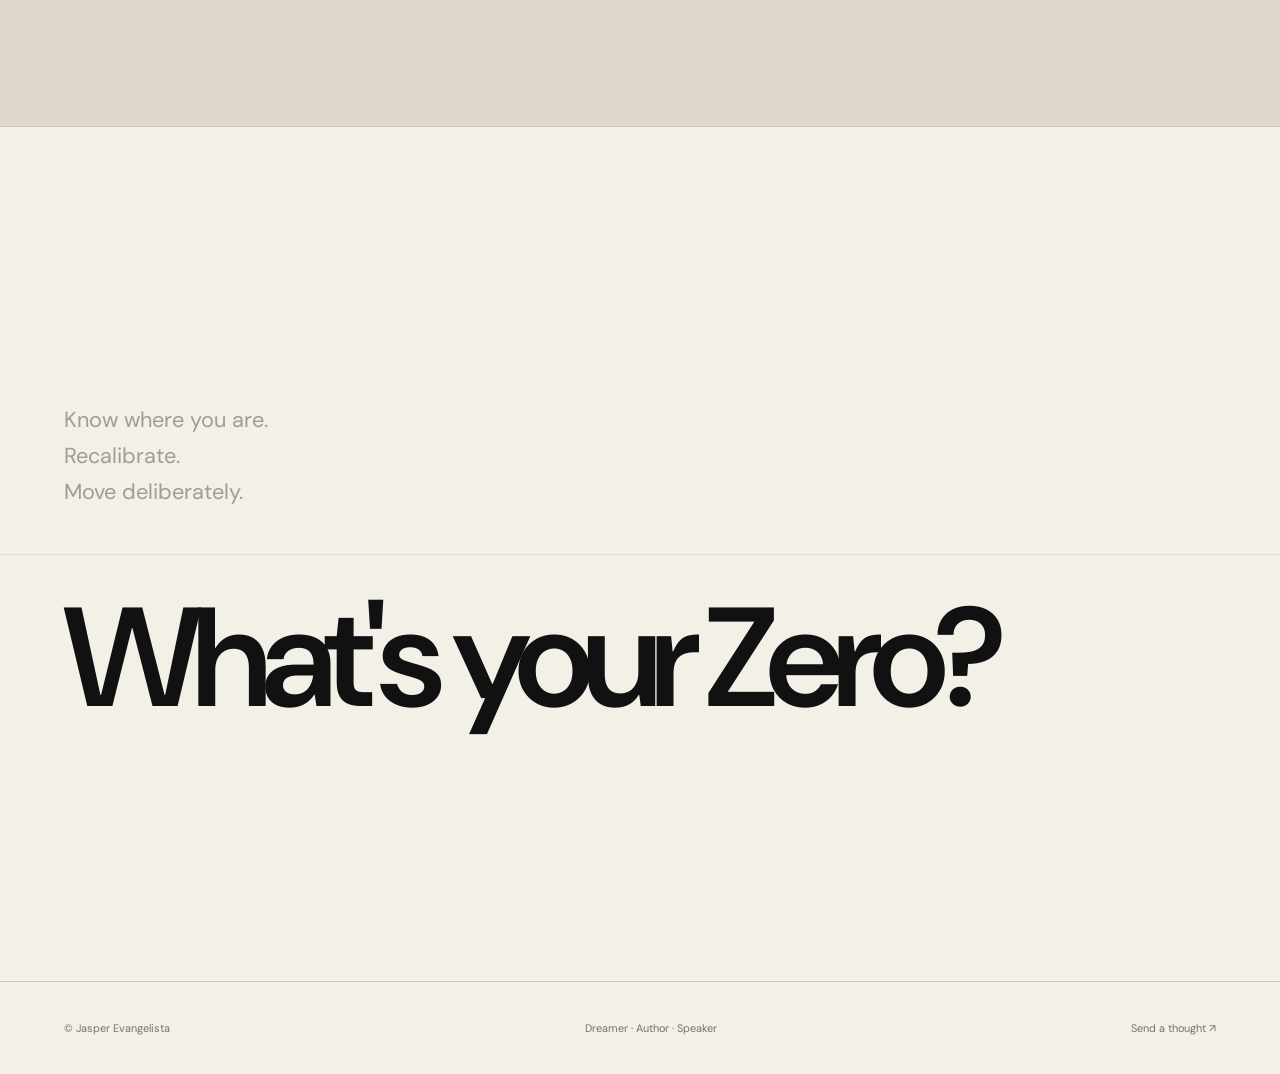
==== commit b85737e6: "Update index.html" ====
--- a/index.html
+++ b/index.html
@@ -46,4 +46,5 @@
 <footer class="site-footer"><span>© Jasper Evangelista</span><span>Dreamer · Author · Speaker</span><a href="#thought">Send a thought ↗</a></footer>
 <script src="js/main.js?v=20"></script>
 </body>
-</html>+</html> 
+<escape><!-- Trigger GitHub Pages rebuild: Ghost Marketing launch --></escape>
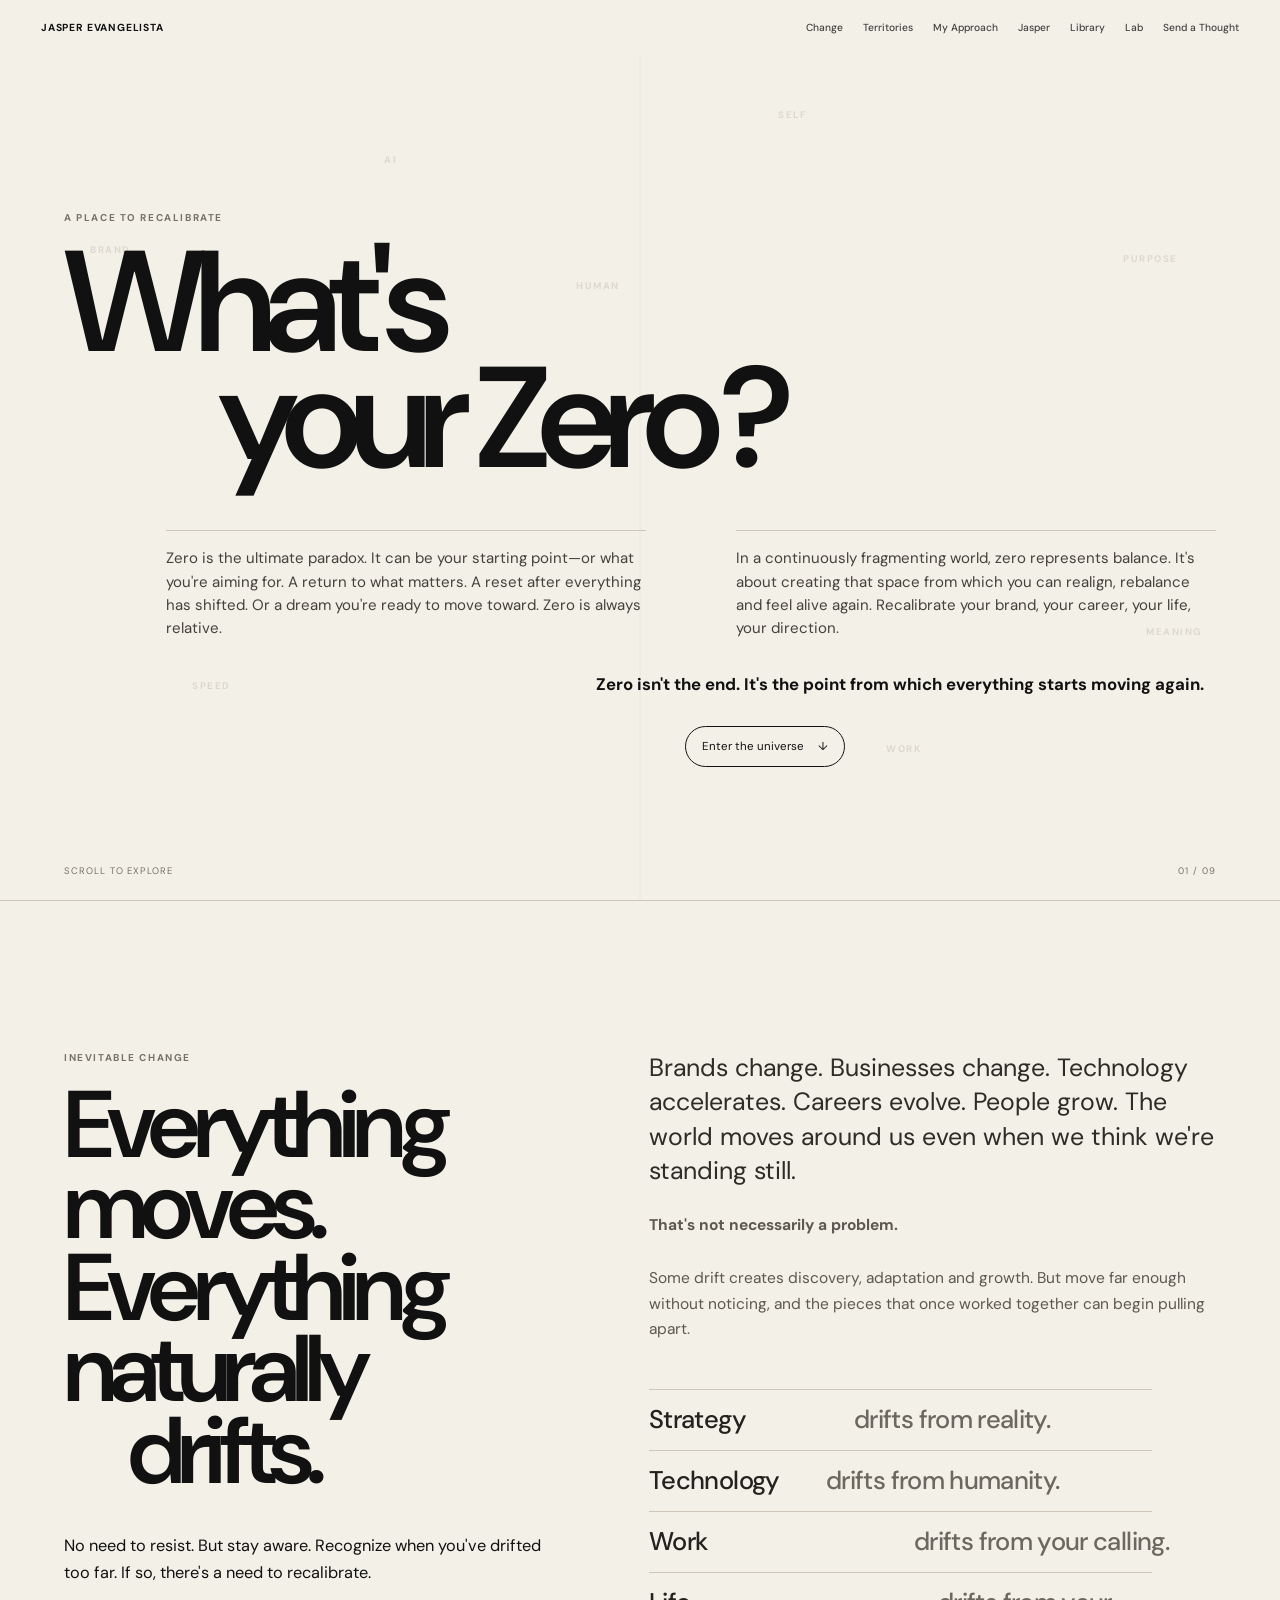
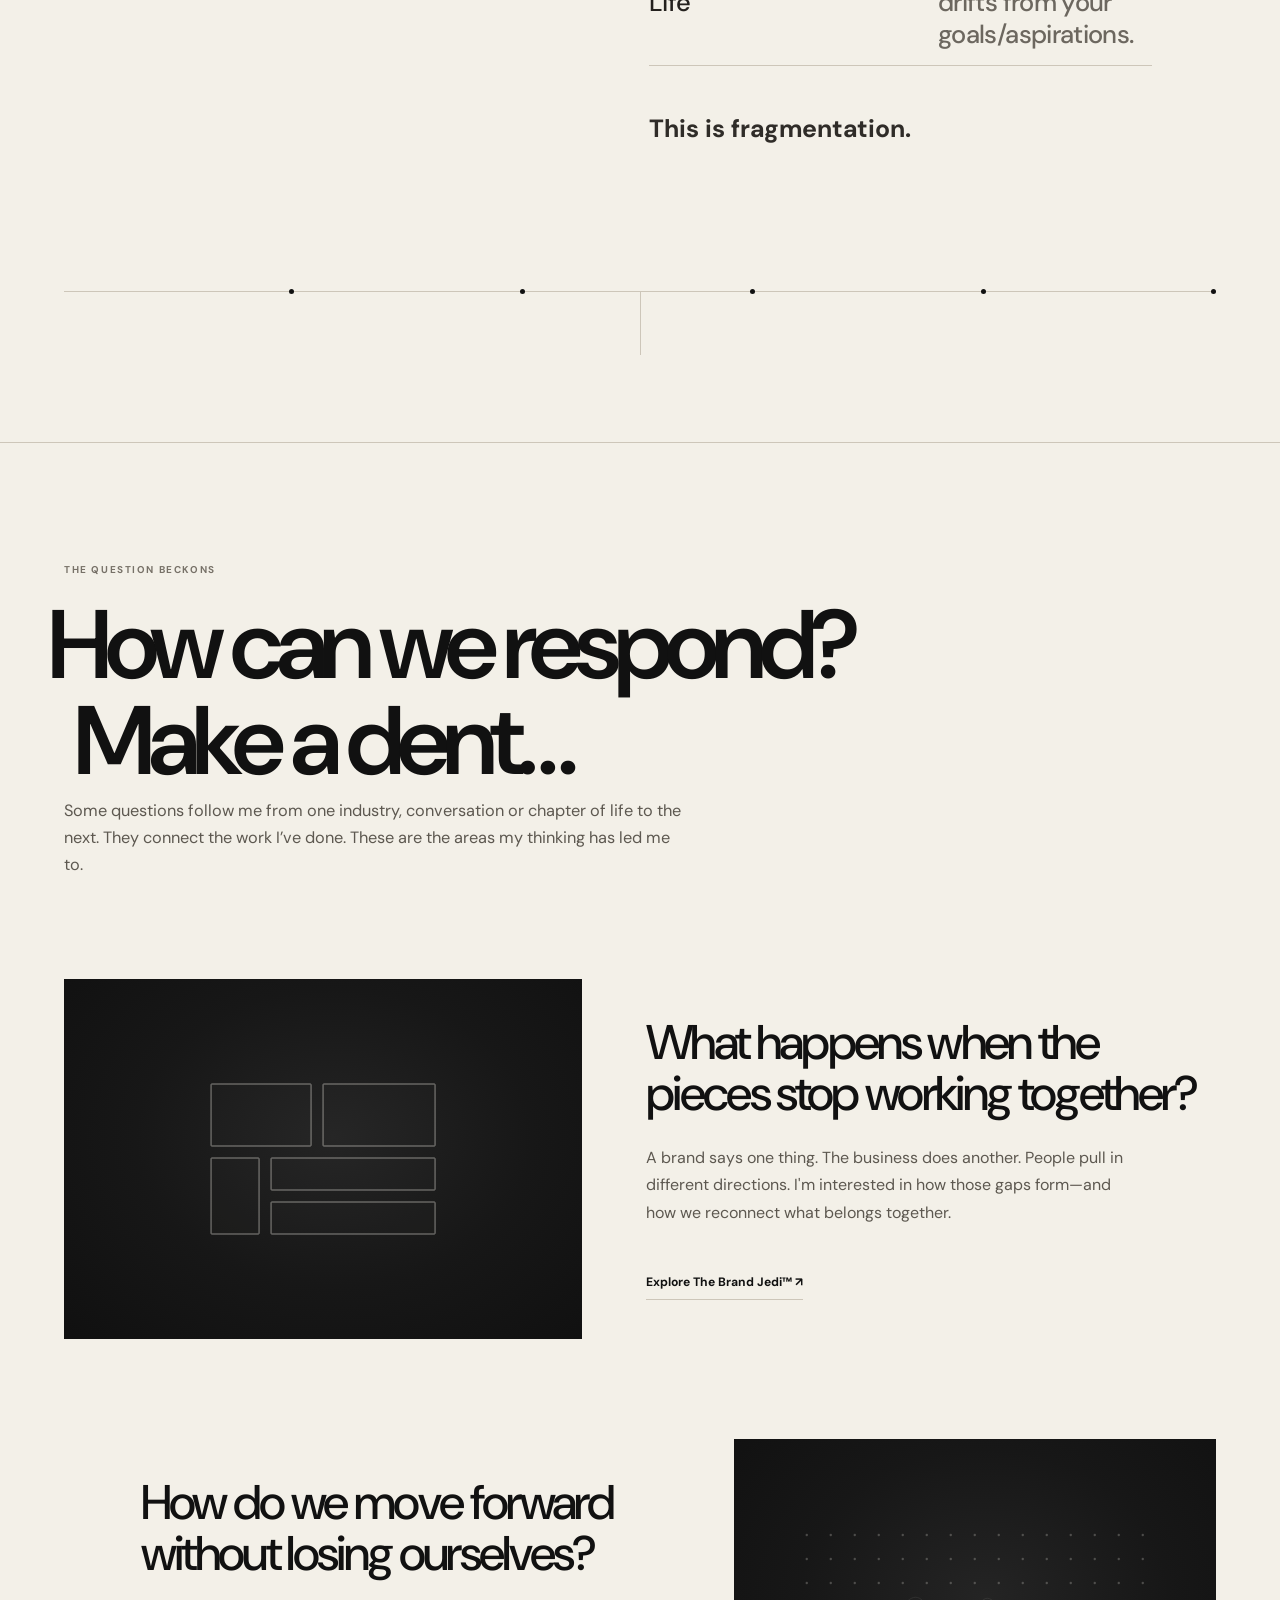
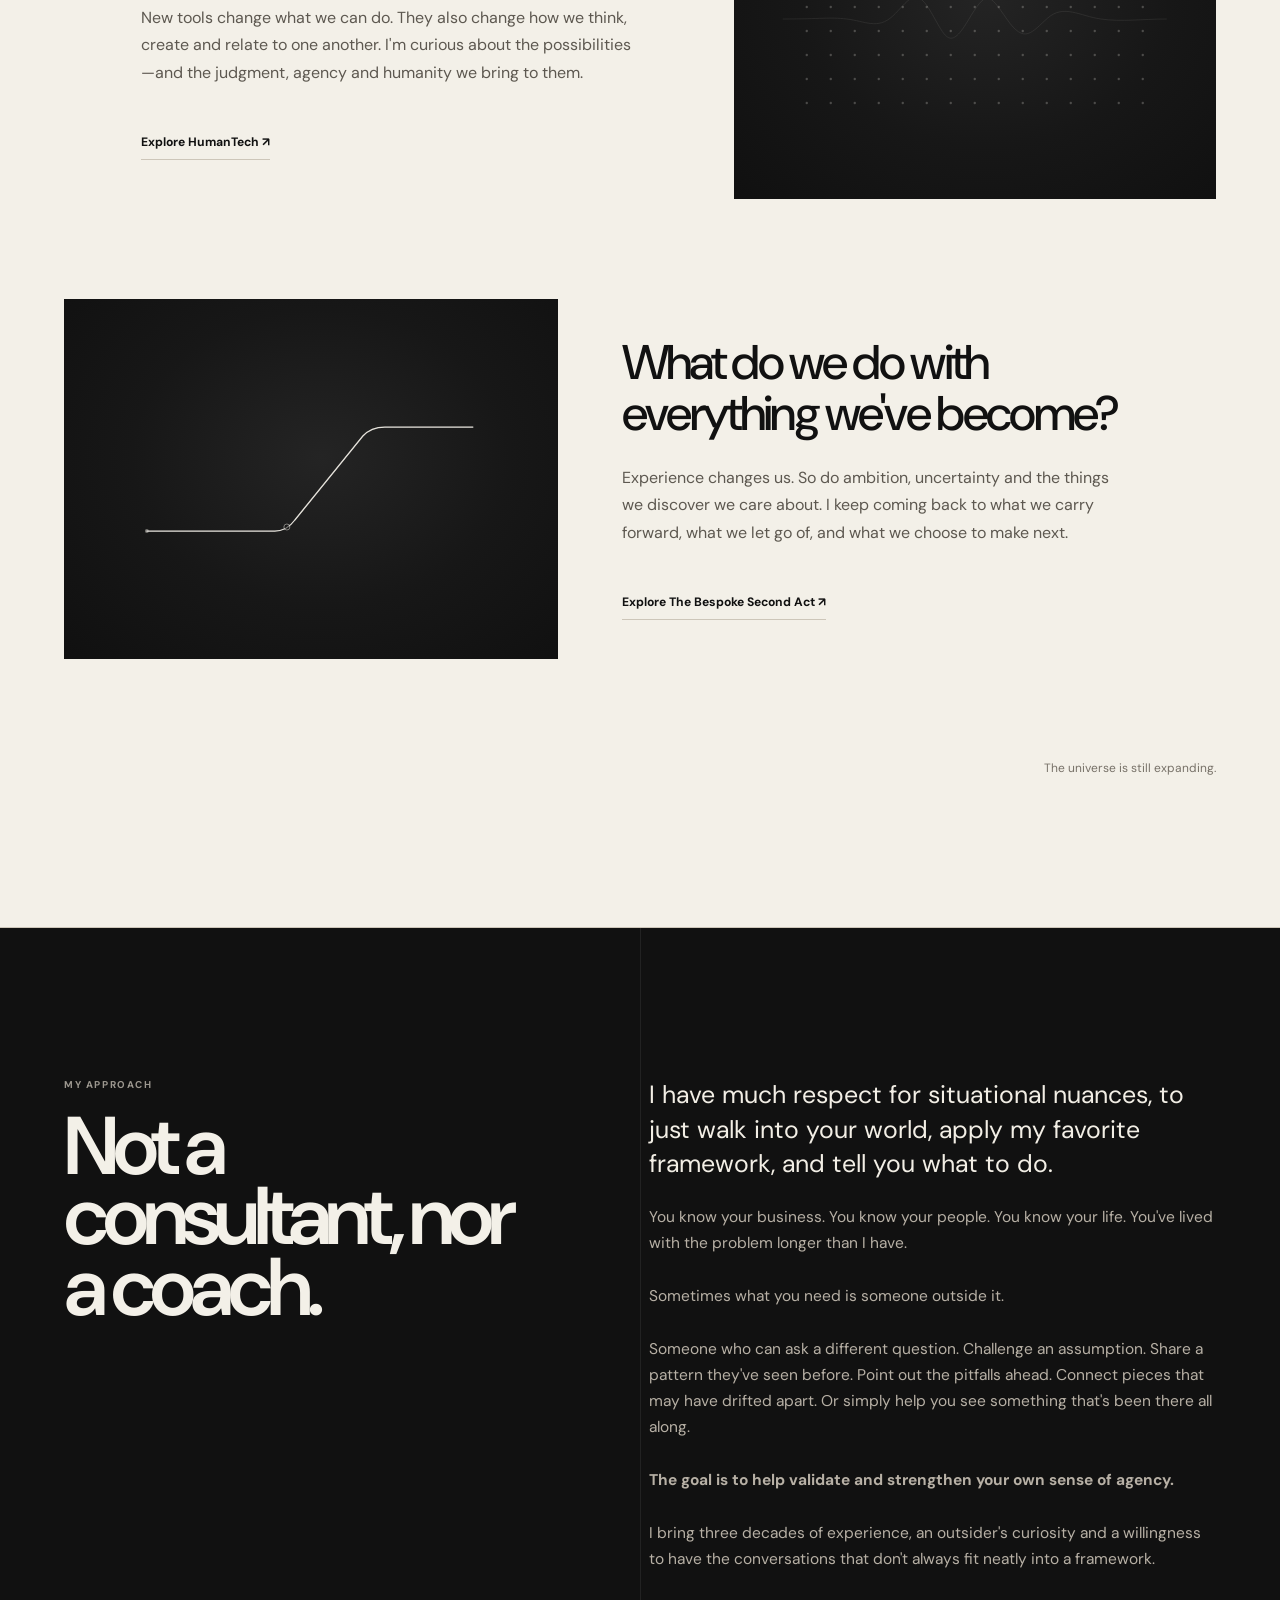
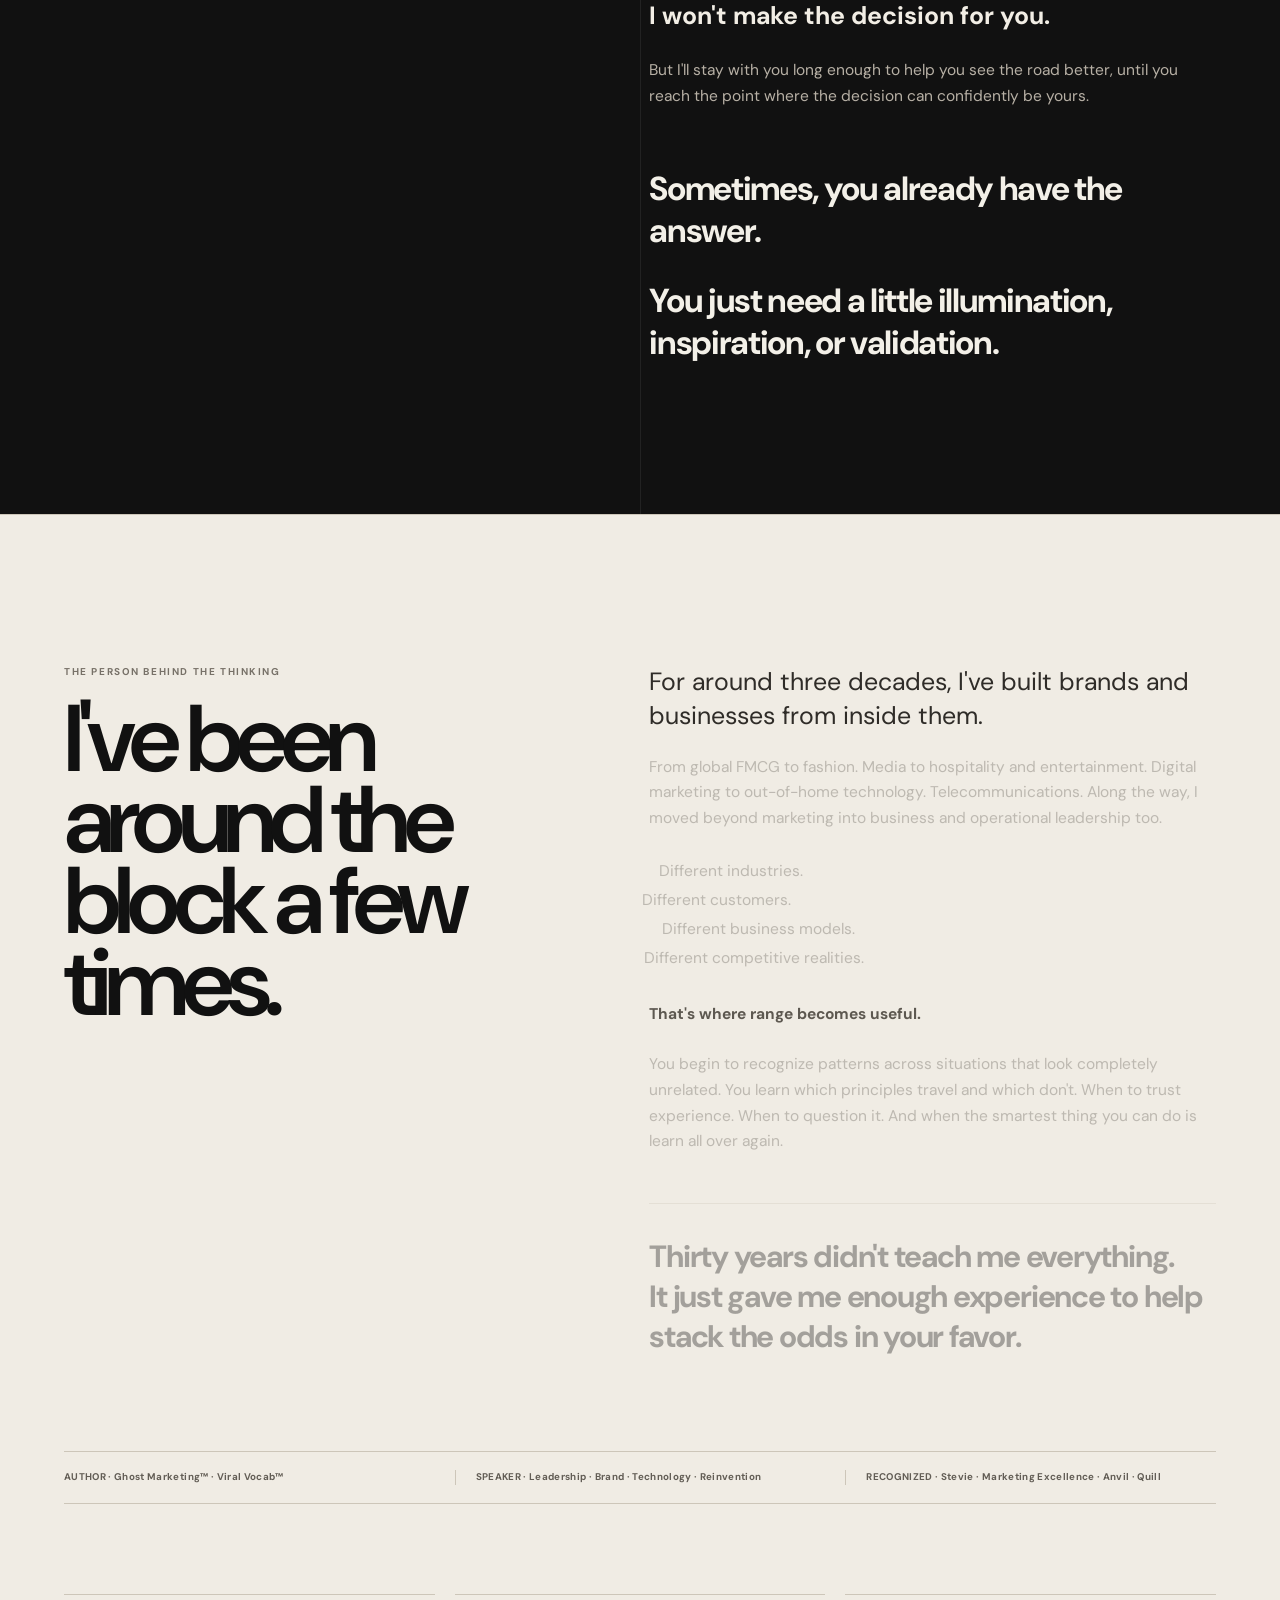
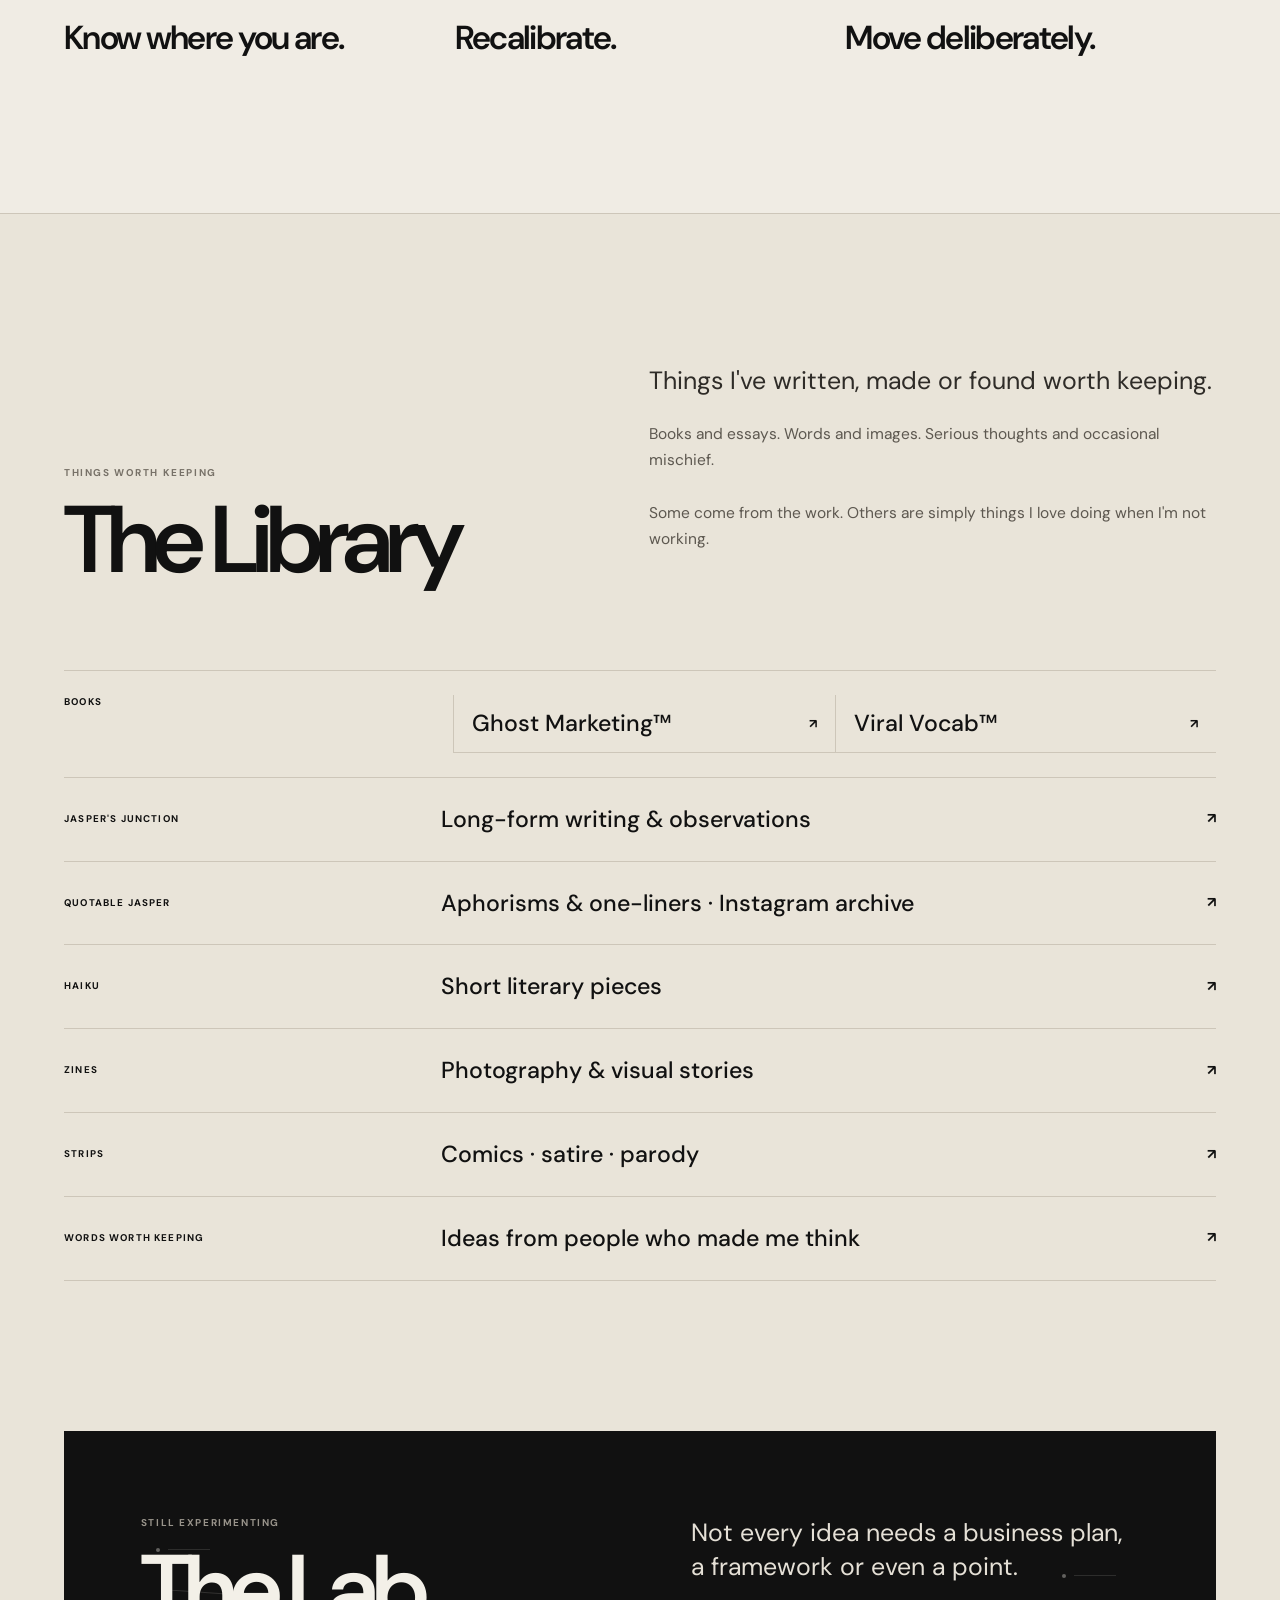
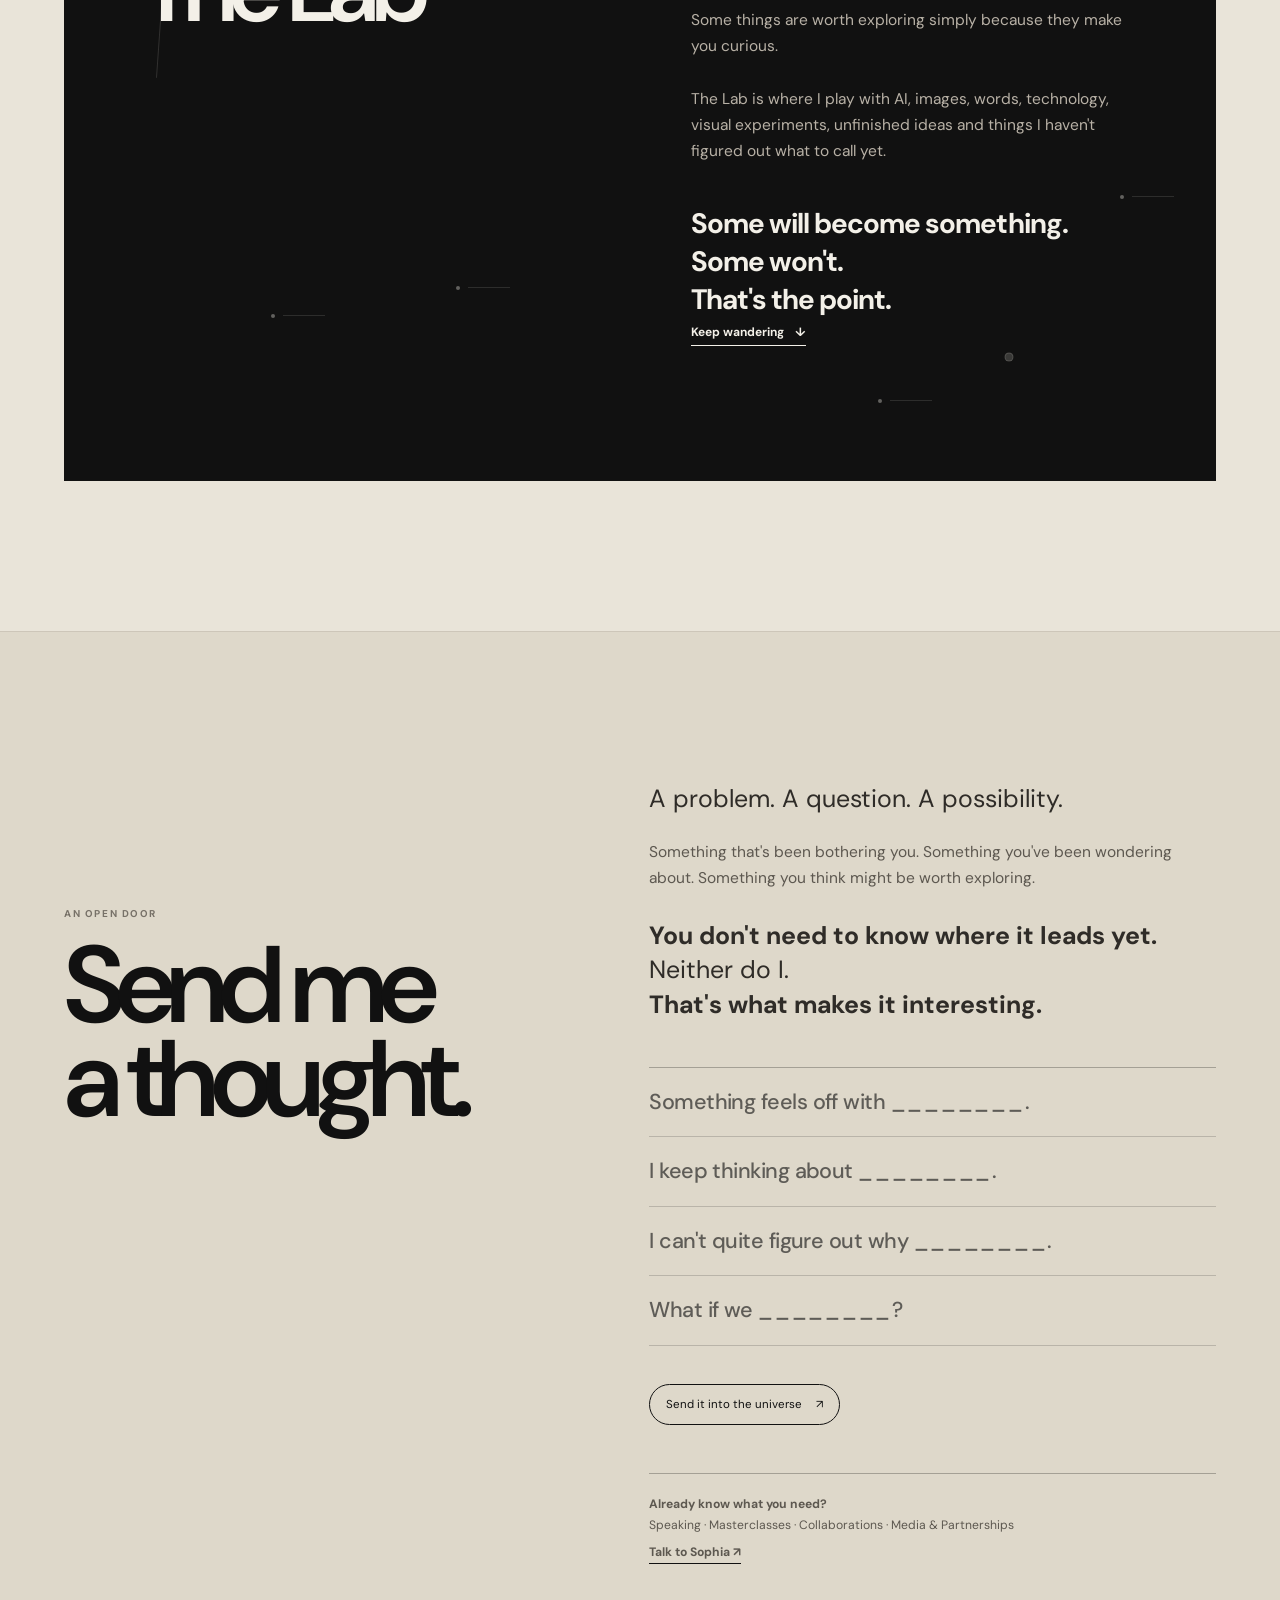
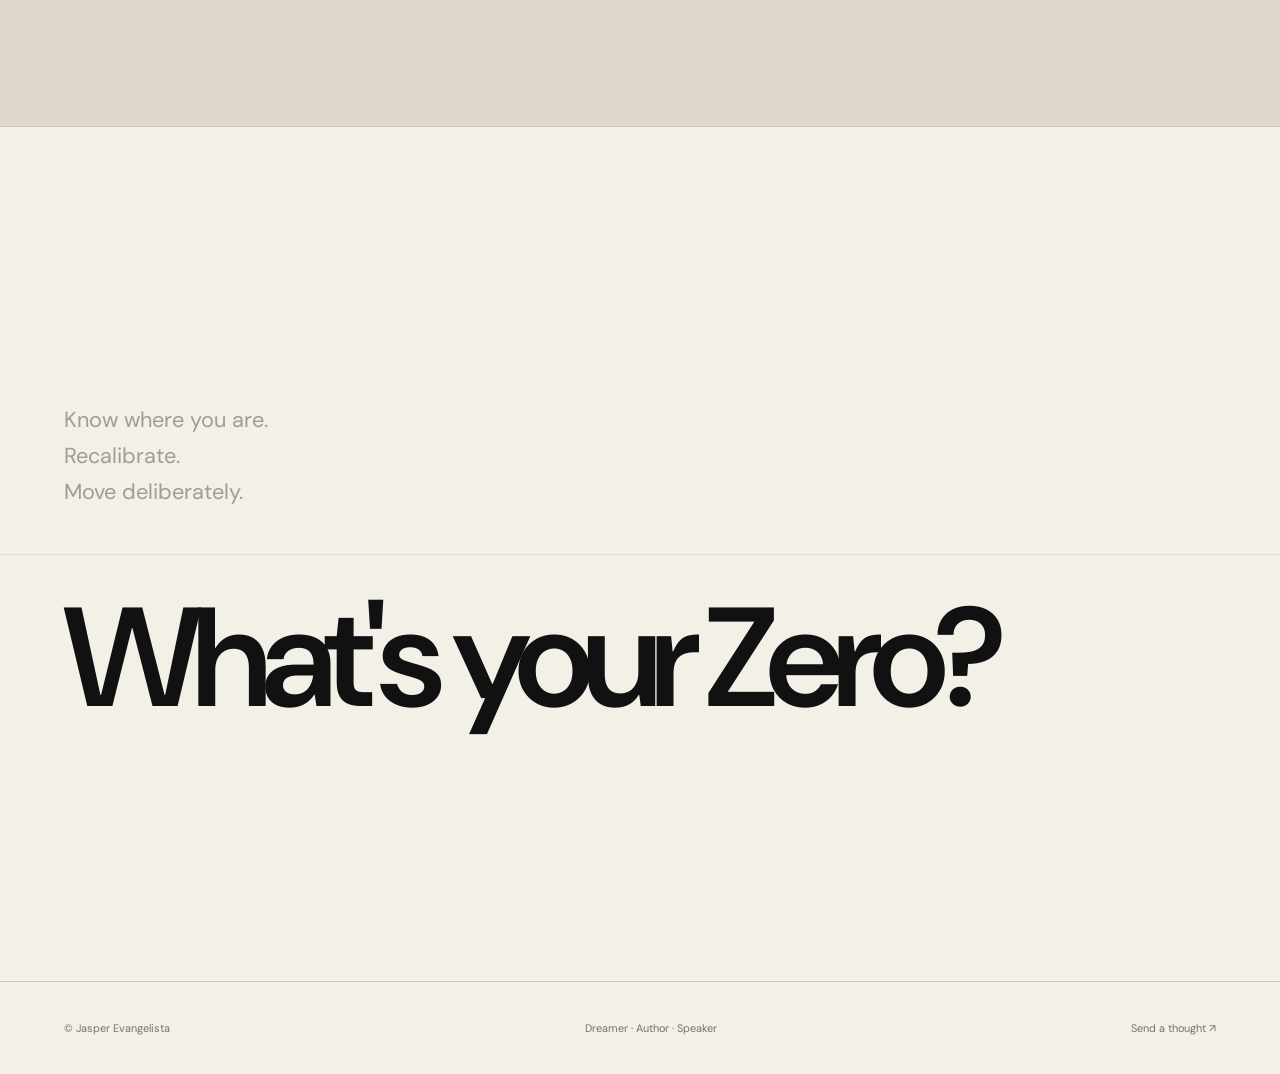
==== commit 4e3b5c36: "Install GA4 tracking for Jasper Evangelista website" ====
--- a/index.html
+++ b/index.html
@@ -1,6 +1,15 @@
 <!doctype html>
 <html lang="en">
 <head>
+<!-- Google tag (gtag.js) -->
+<script async src="https://www.googletagmanager.com/gtag/js?id=G-LG672DL5B0"></script>
+<script>
+  window.dataLayer = window.dataLayer || [];
+  function gtag(){dataLayer.push(arguments);}
+  gtag('js', new Date());
+  gtag('config', 'G-LG672DL5B0');
+</script>
+
 <meta charset="utf-8"><meta name="viewport" content="width=device-width, initial-scale=1">
 <meta name="description" content="Jasper Evangelista — ideas, experiences and experiments for navigating a fragmented world.">
 <meta name="theme-color" content="#f3f0e8">
